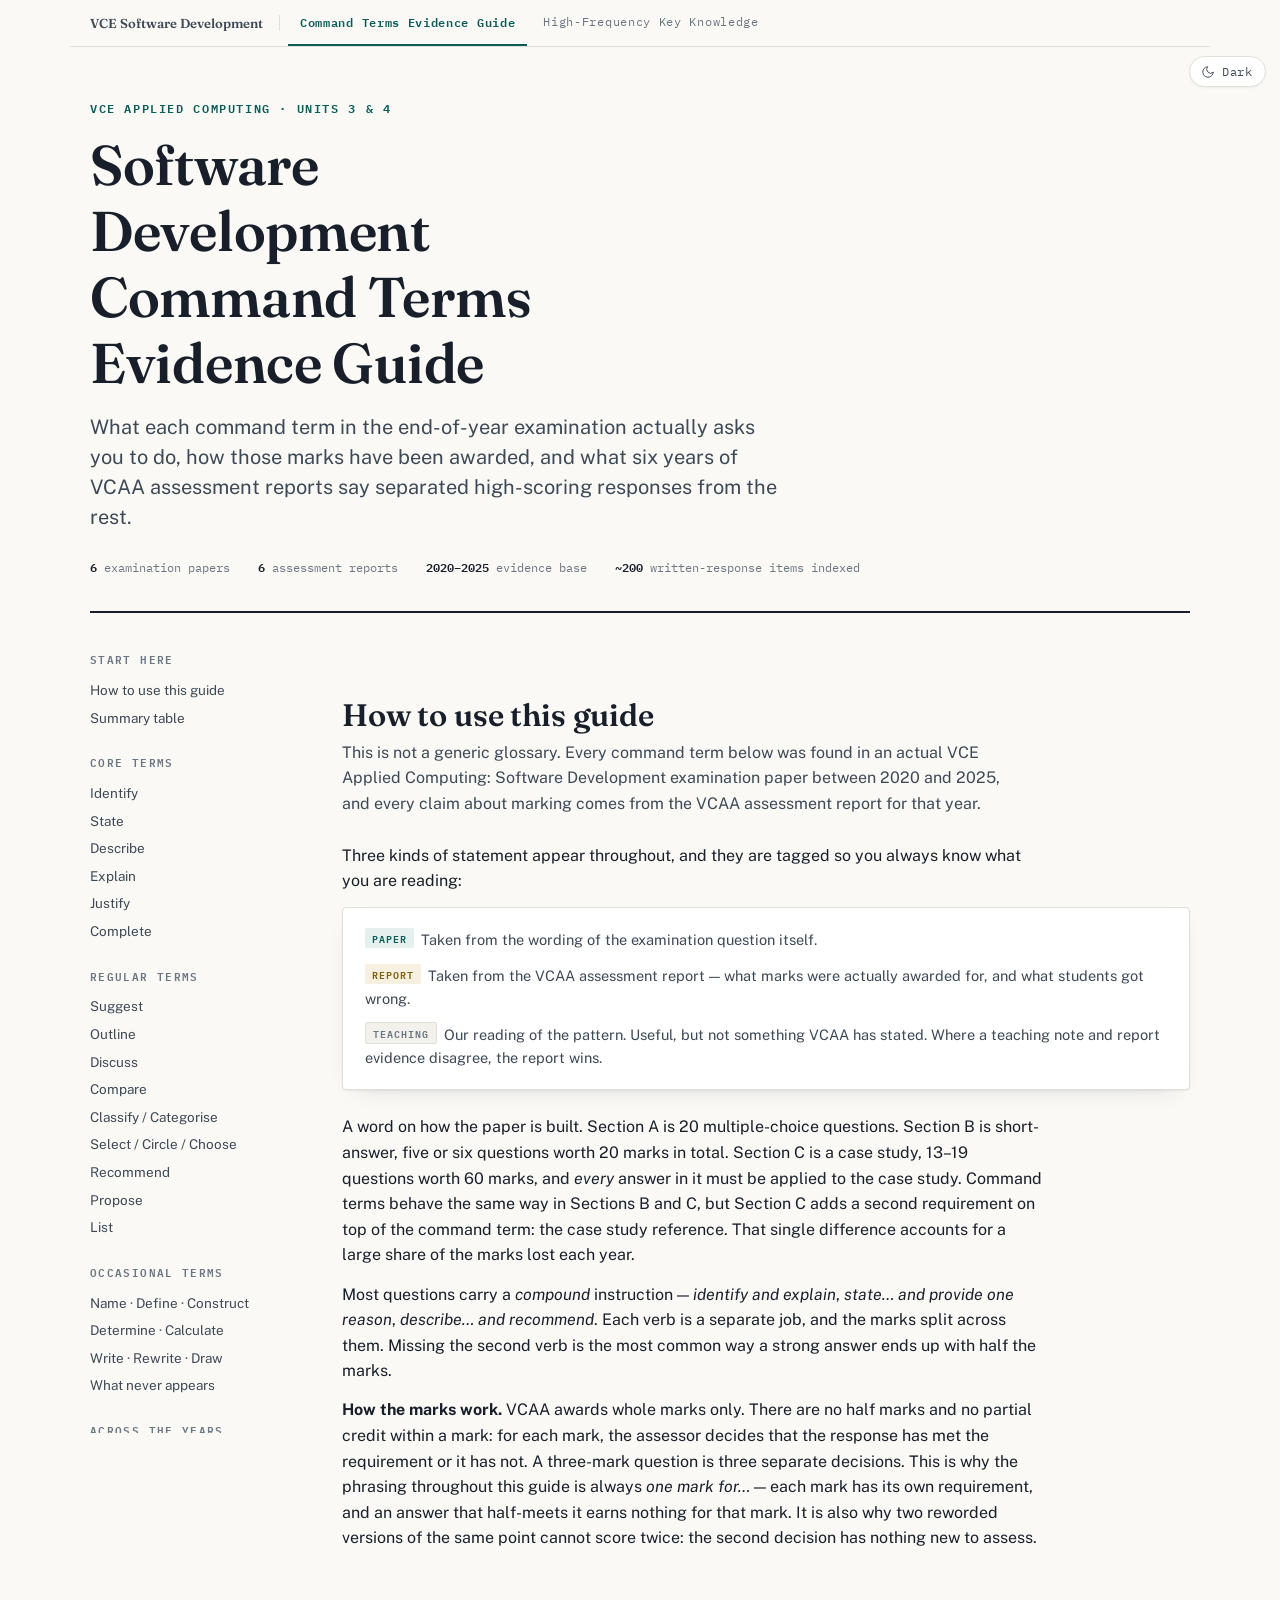
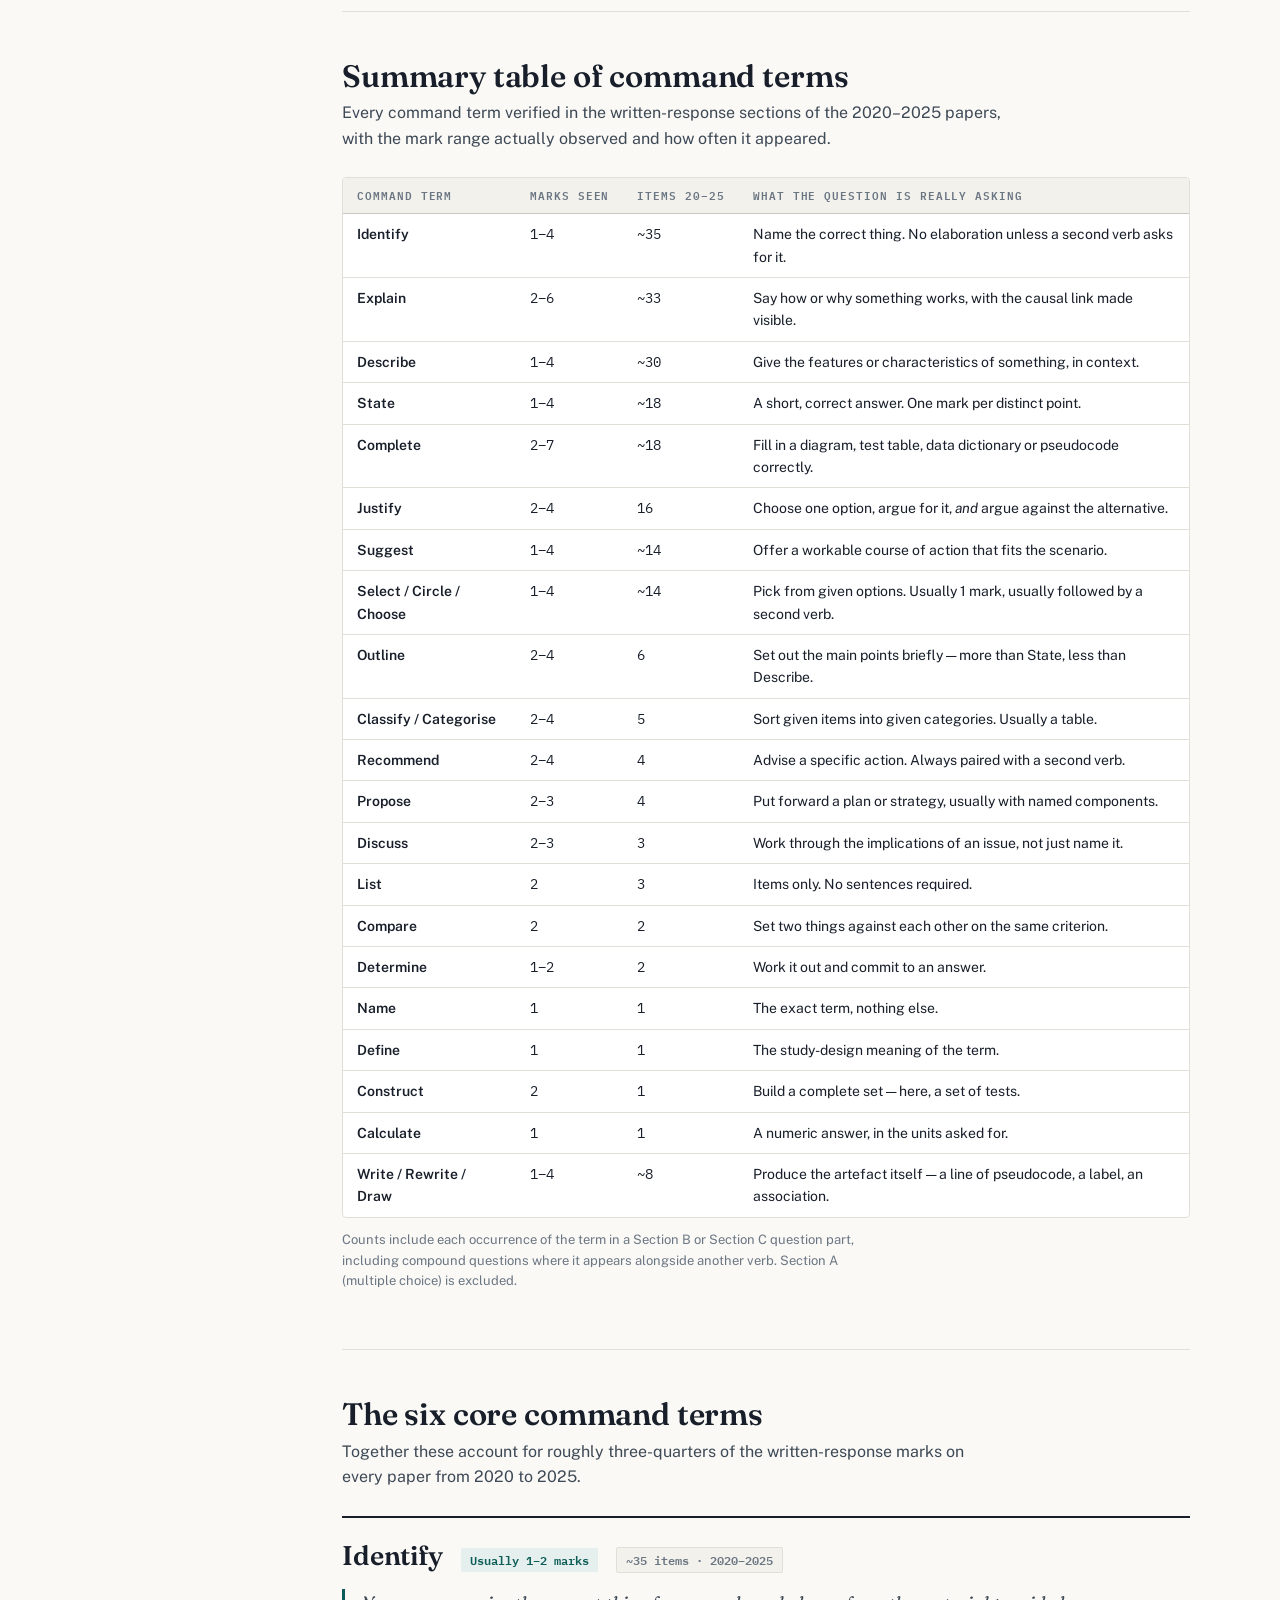
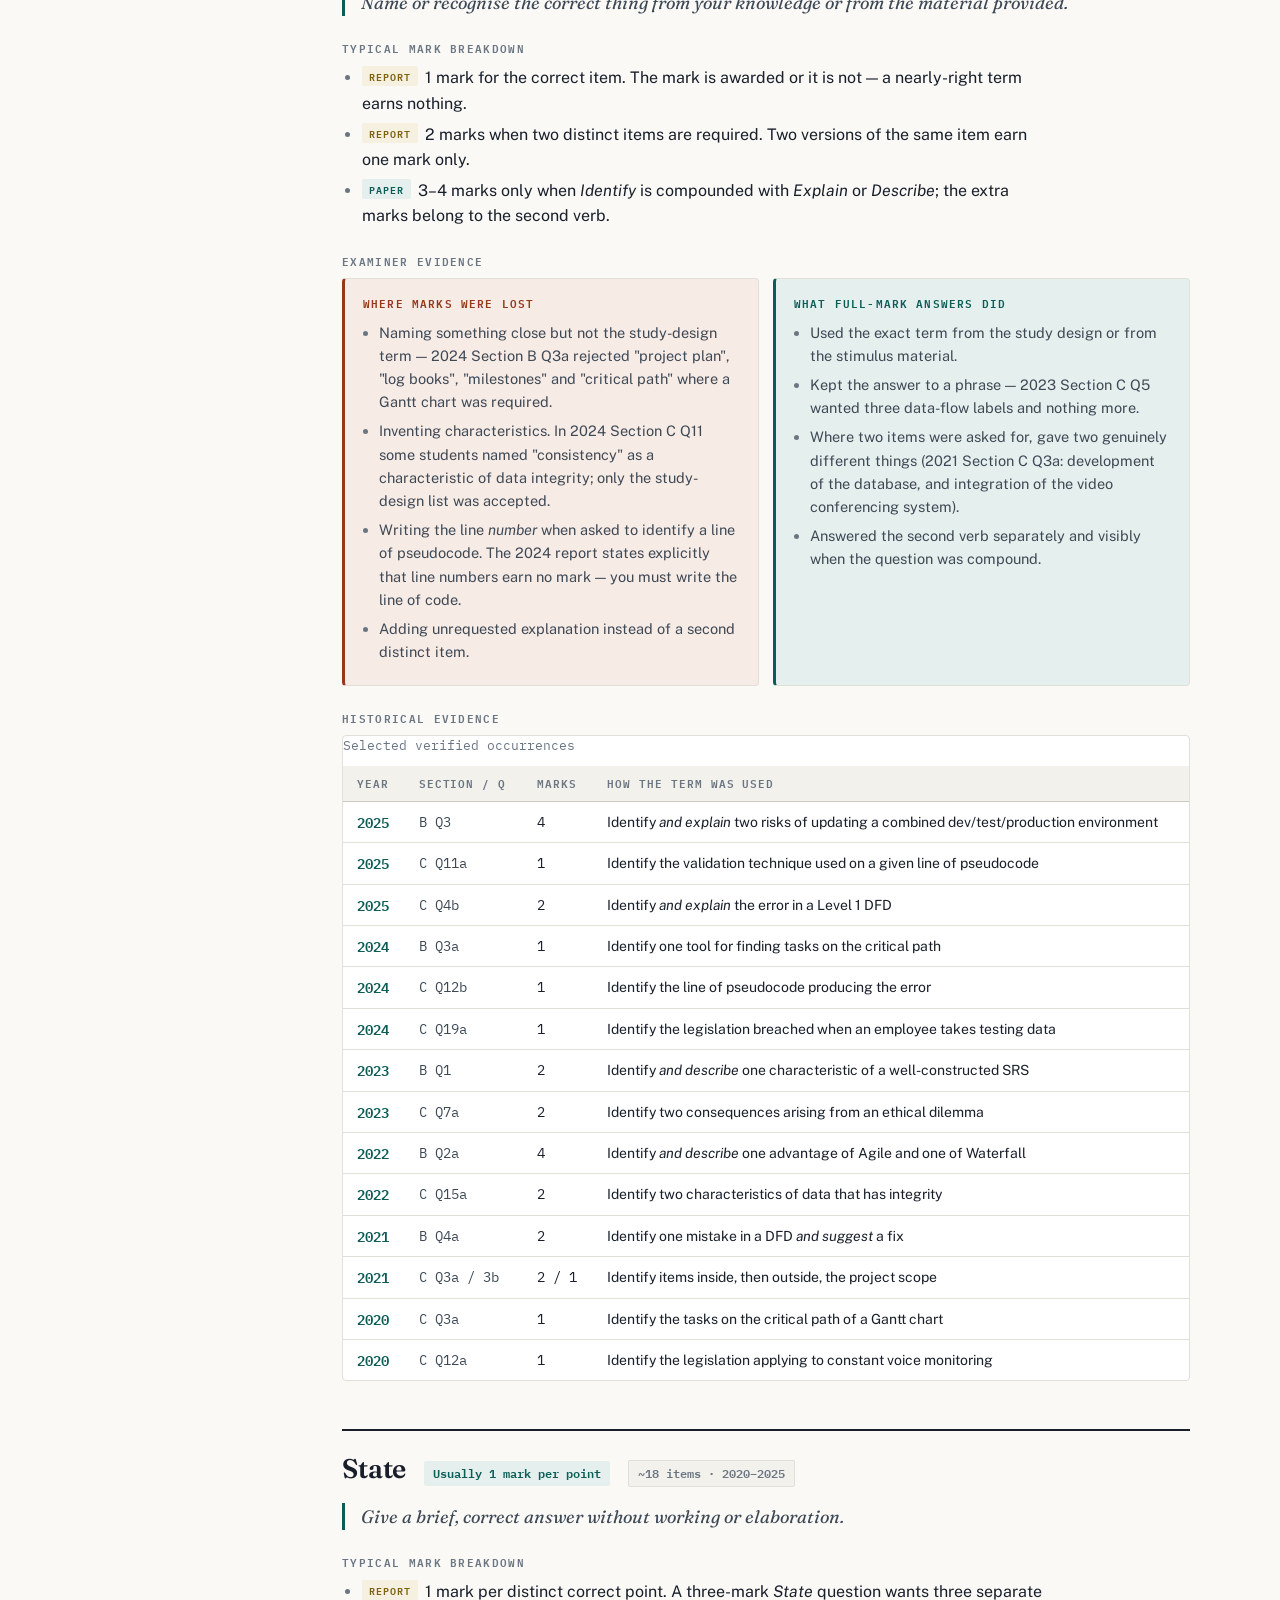
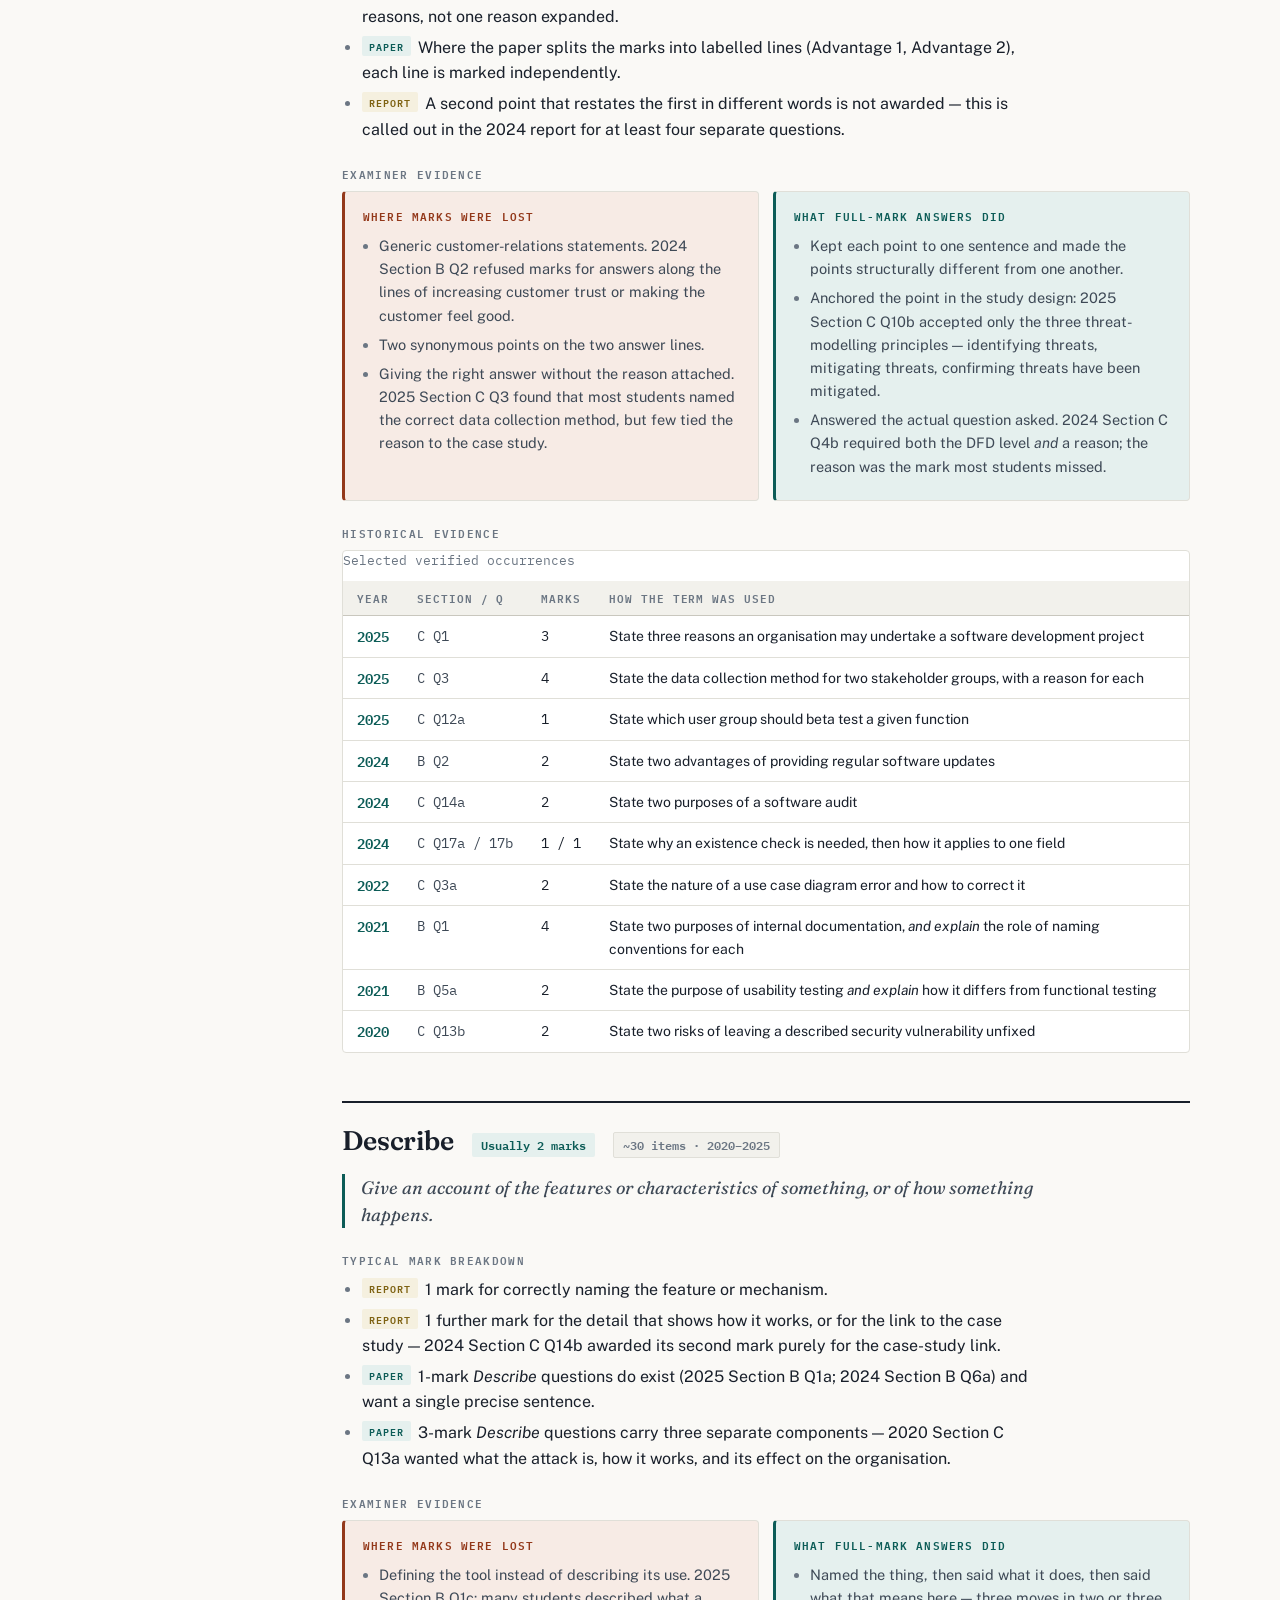
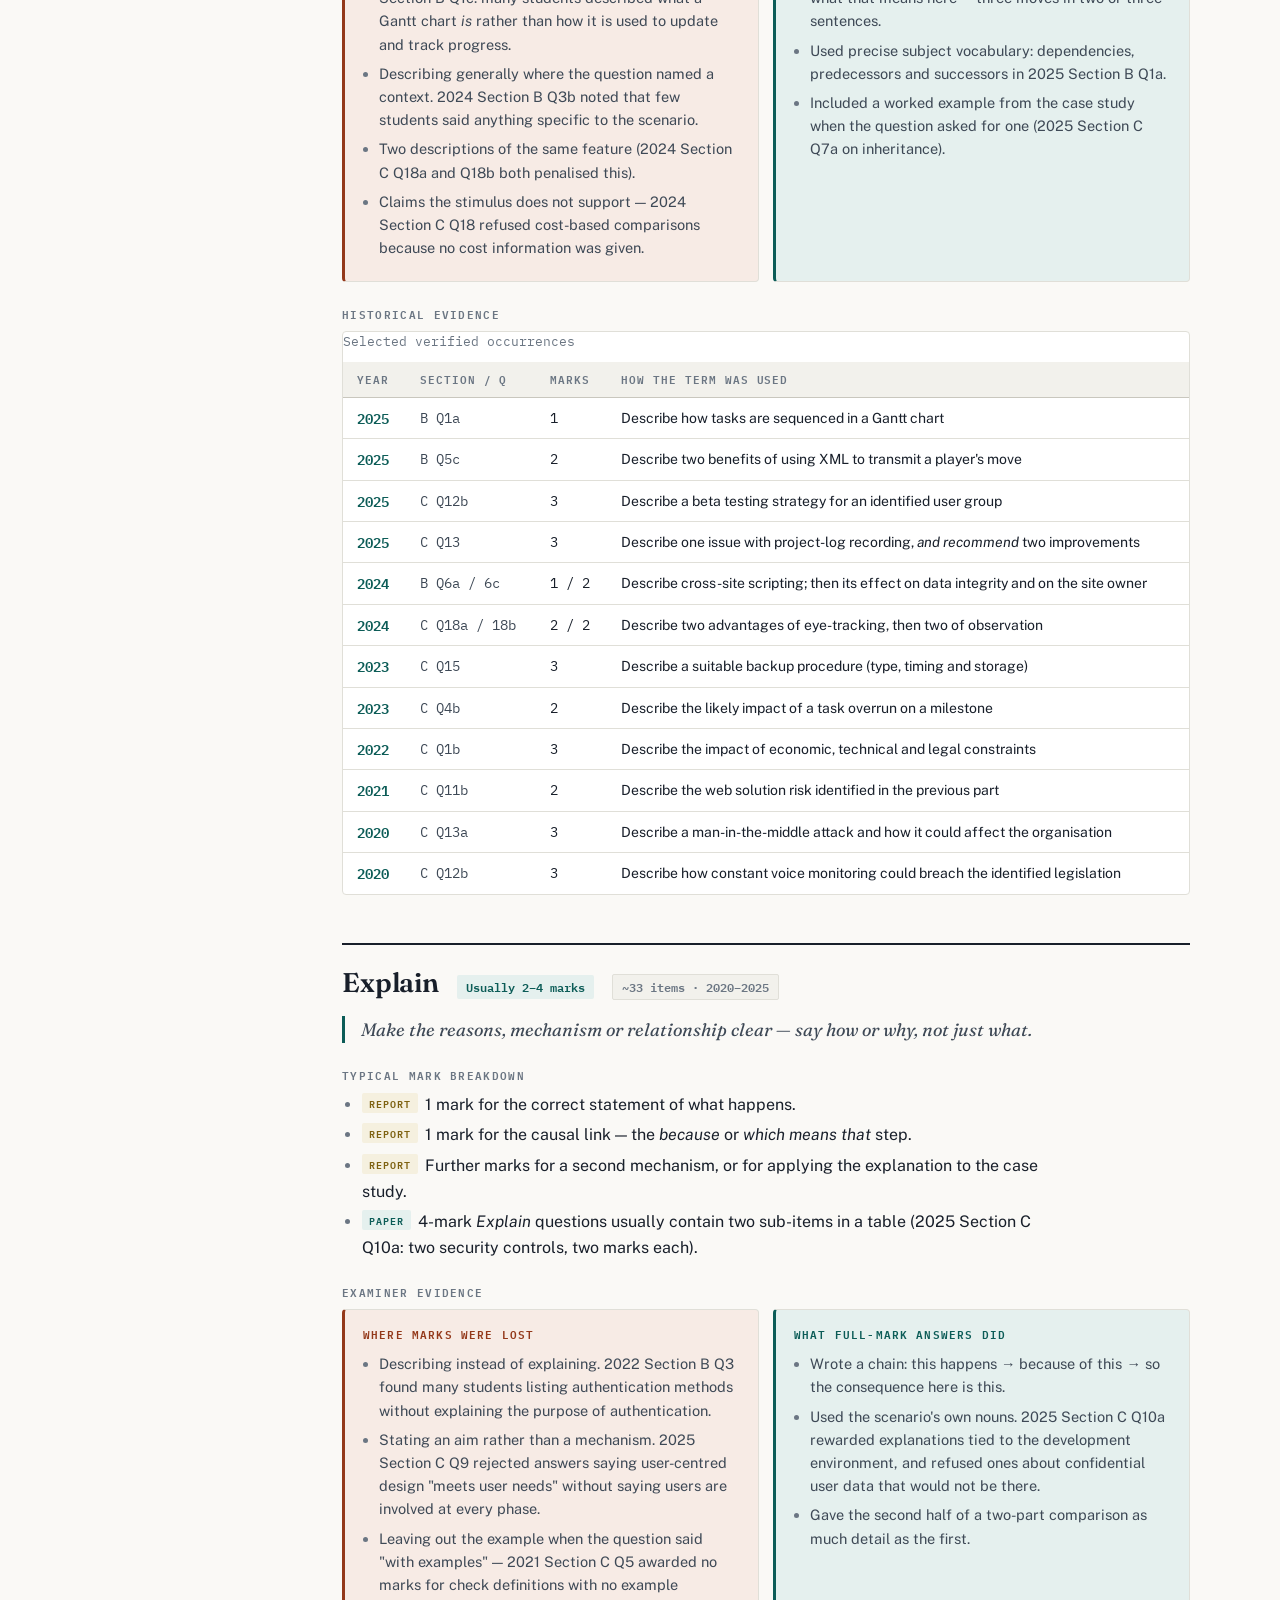
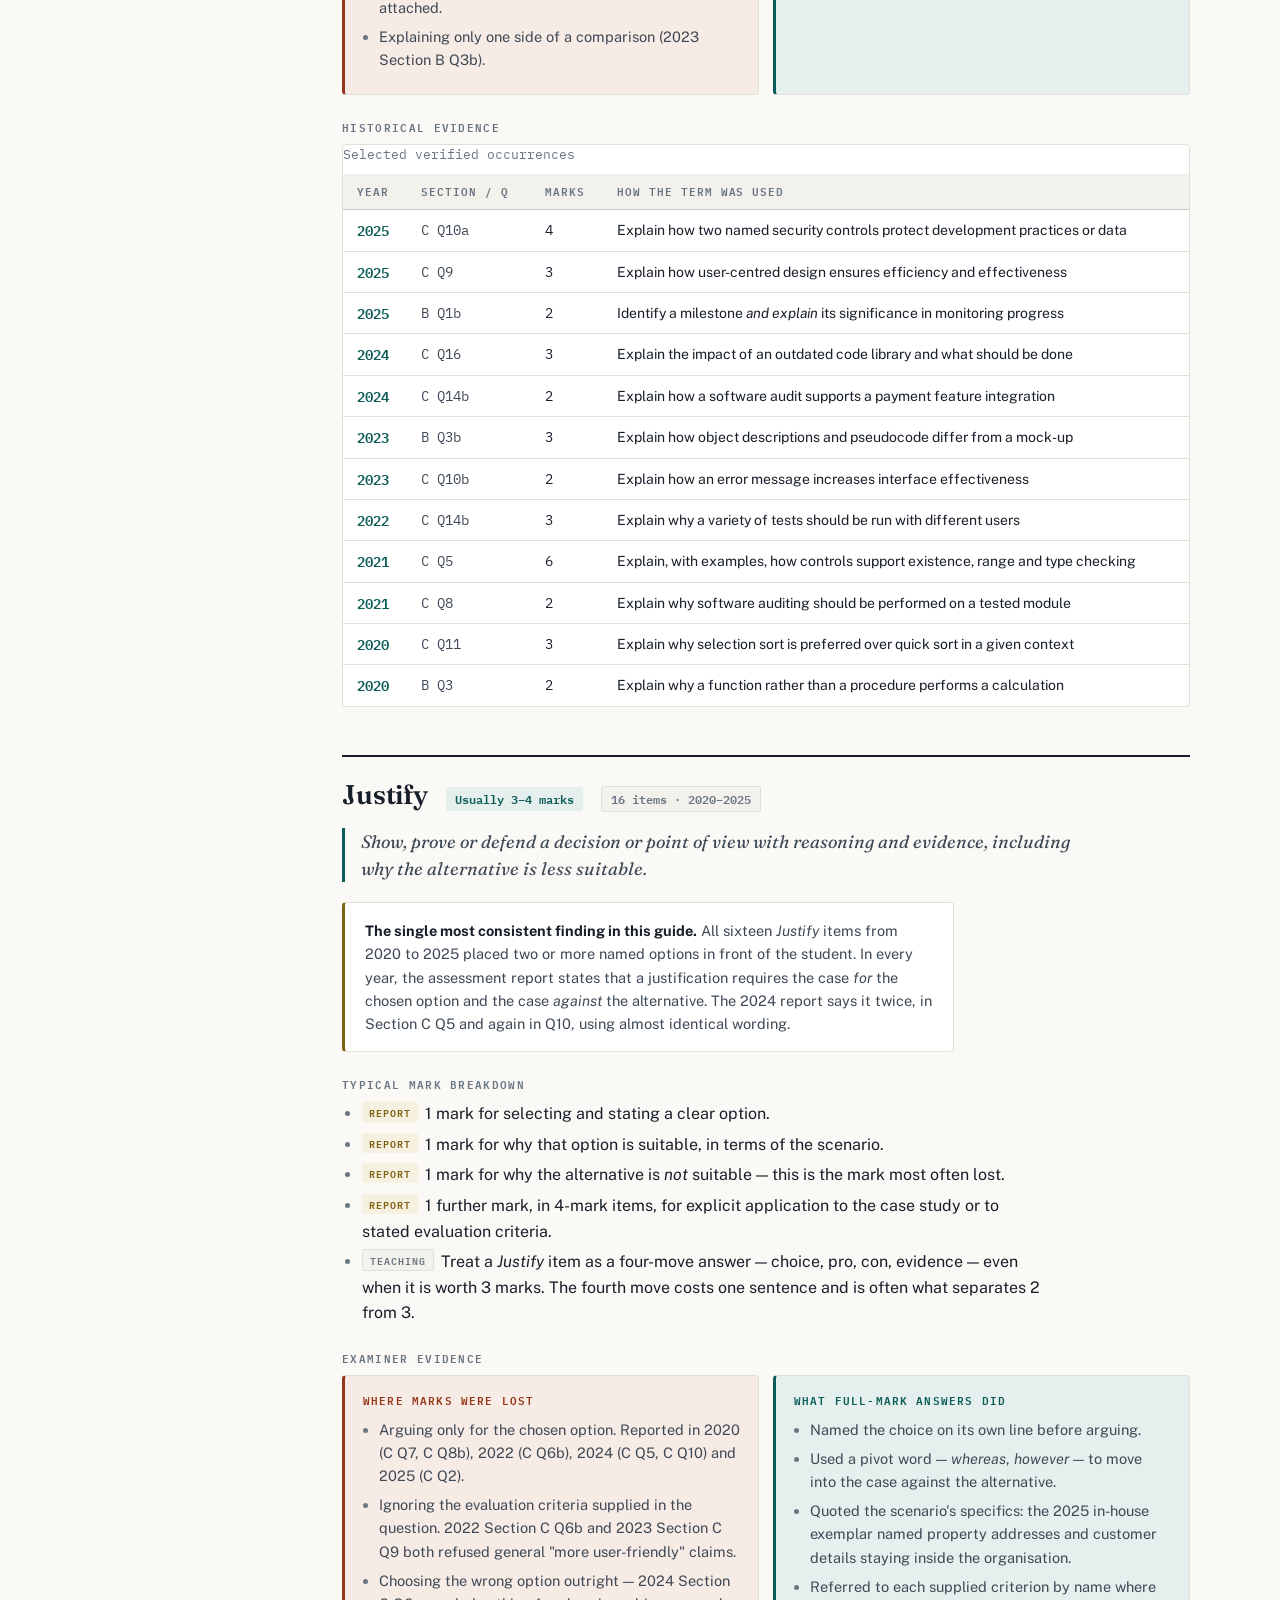
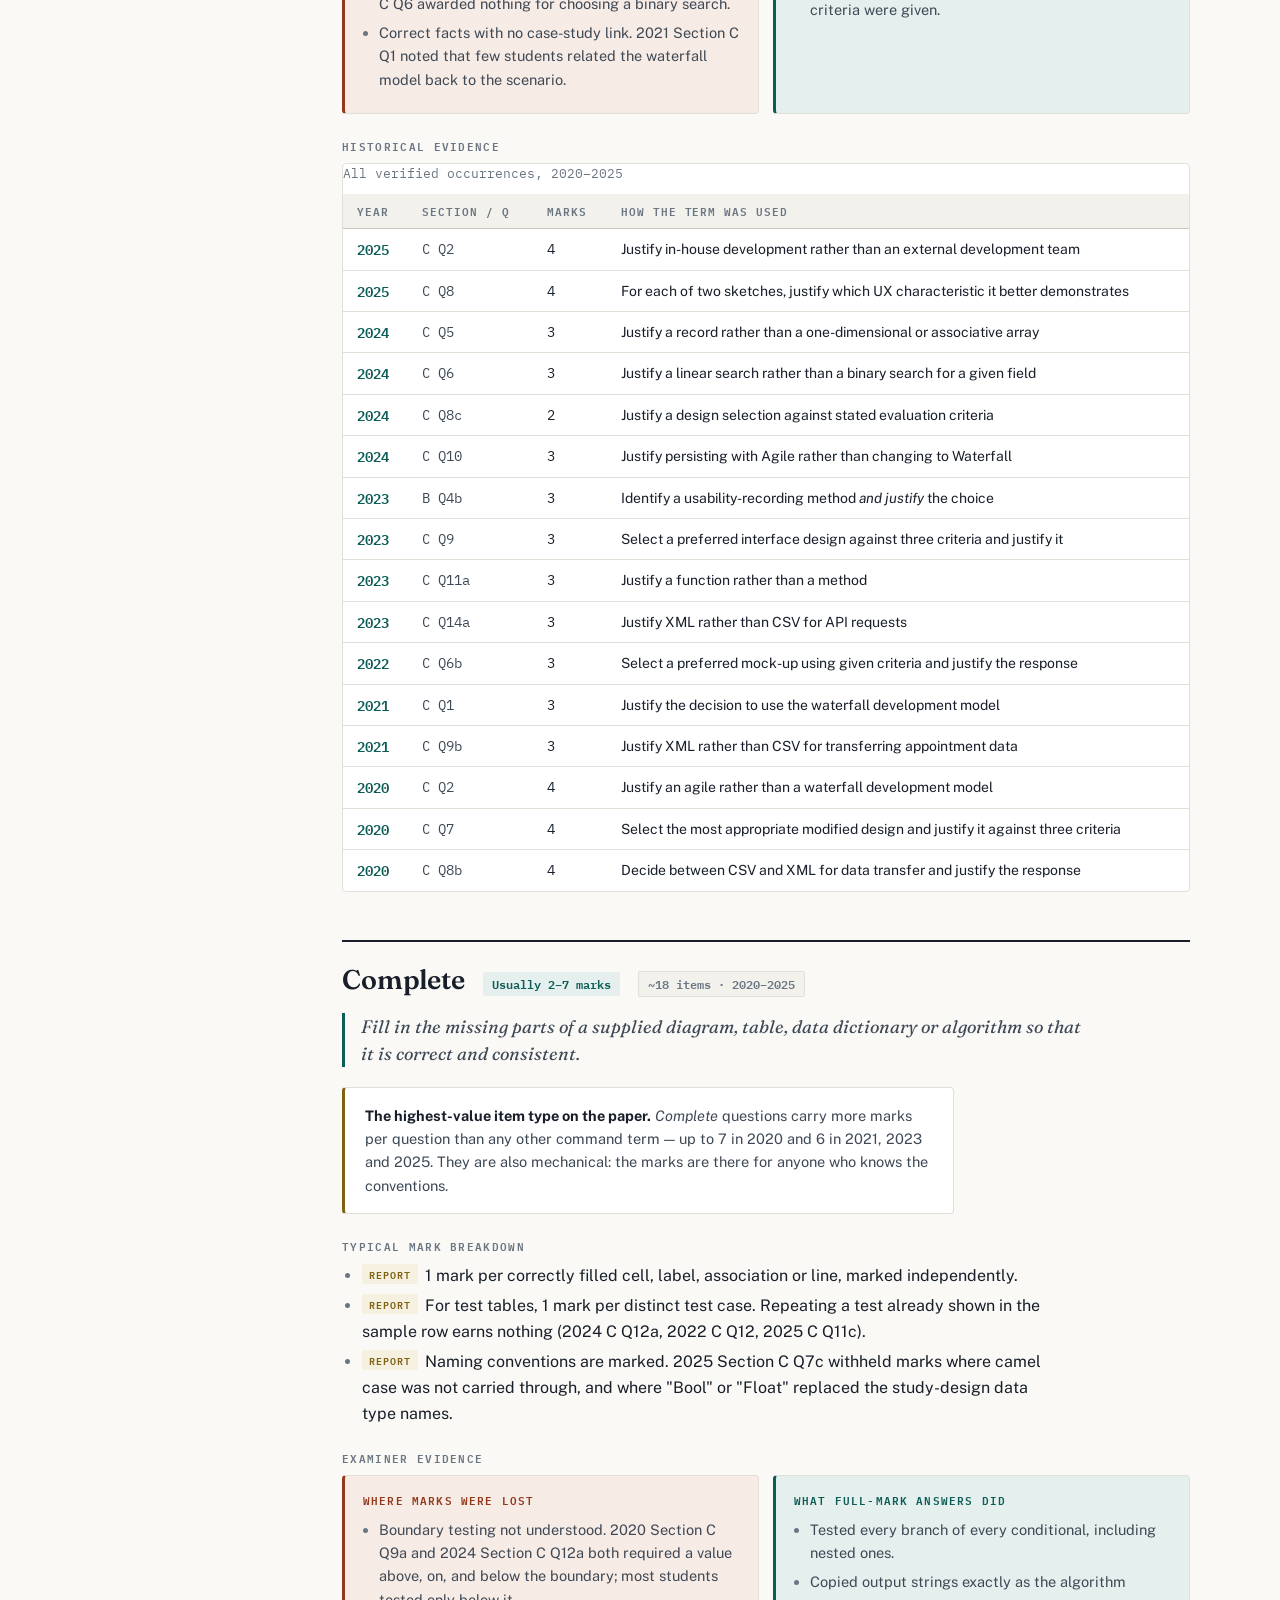
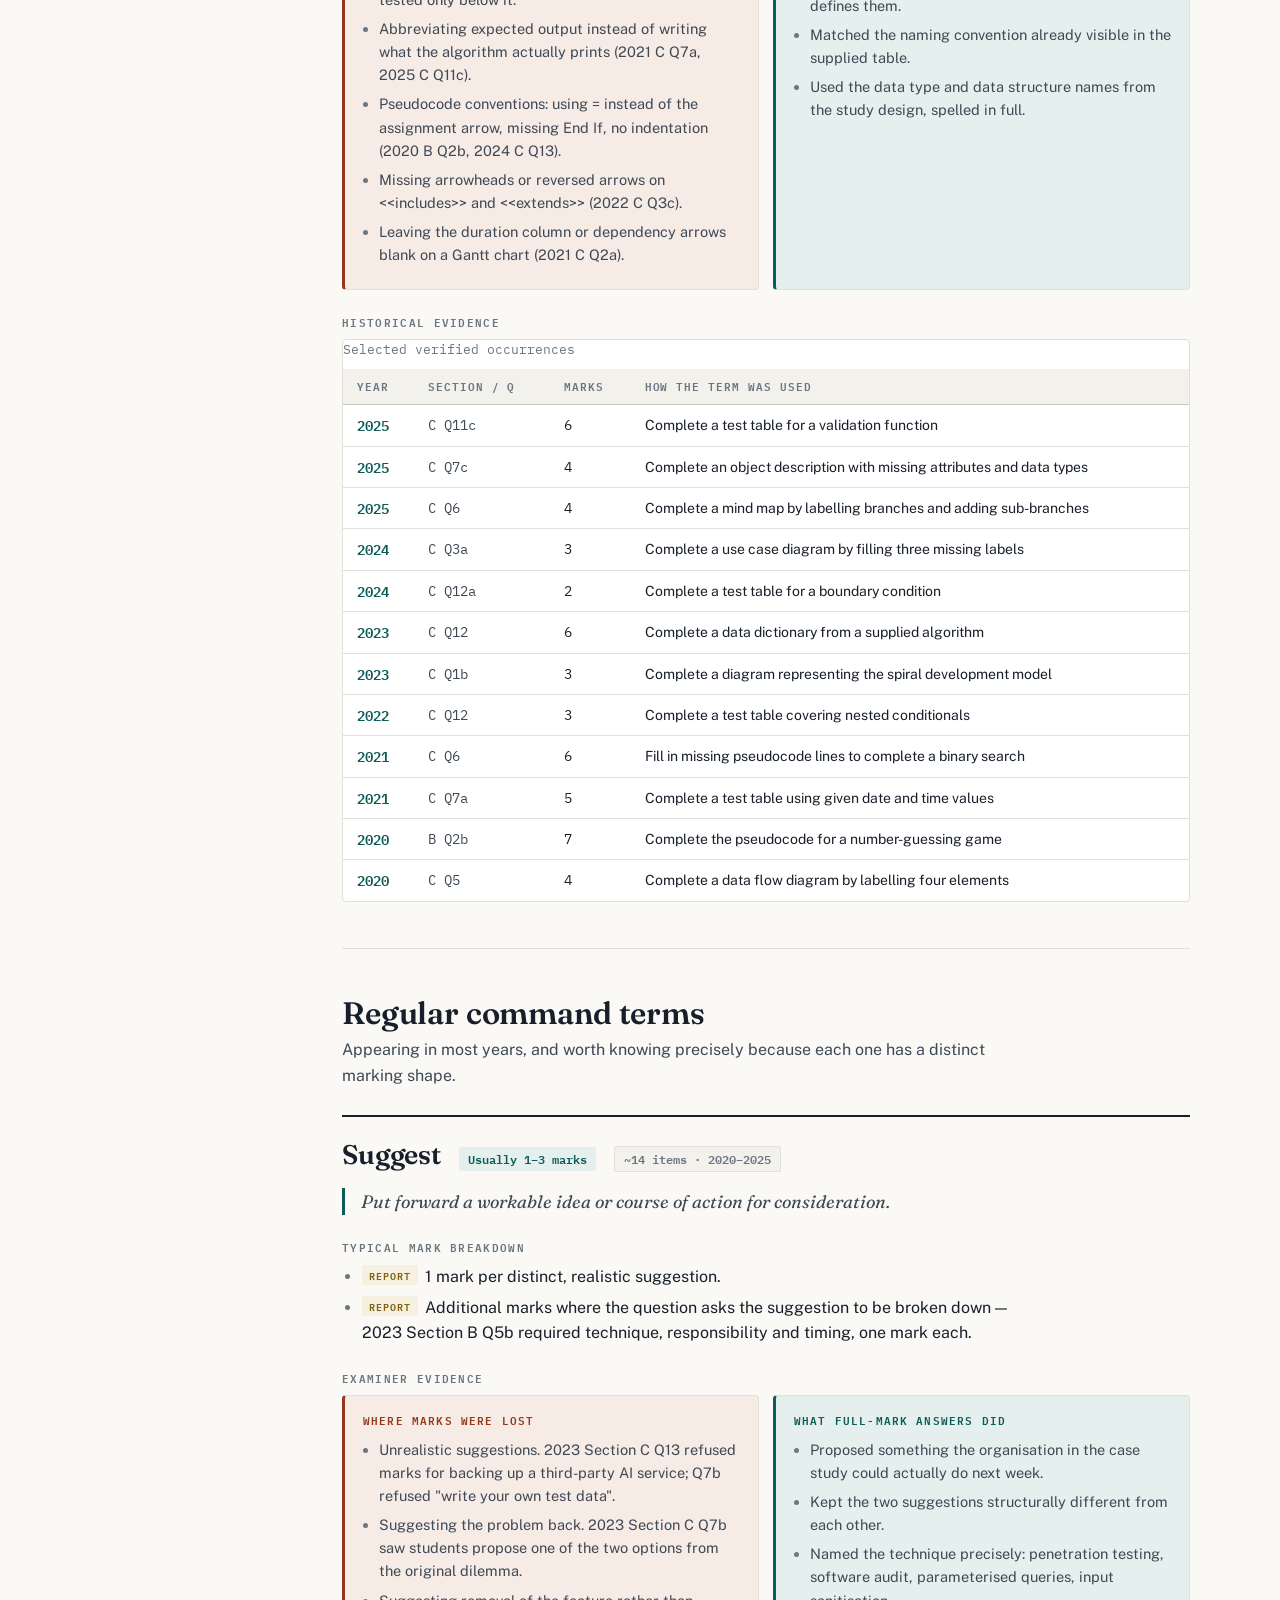
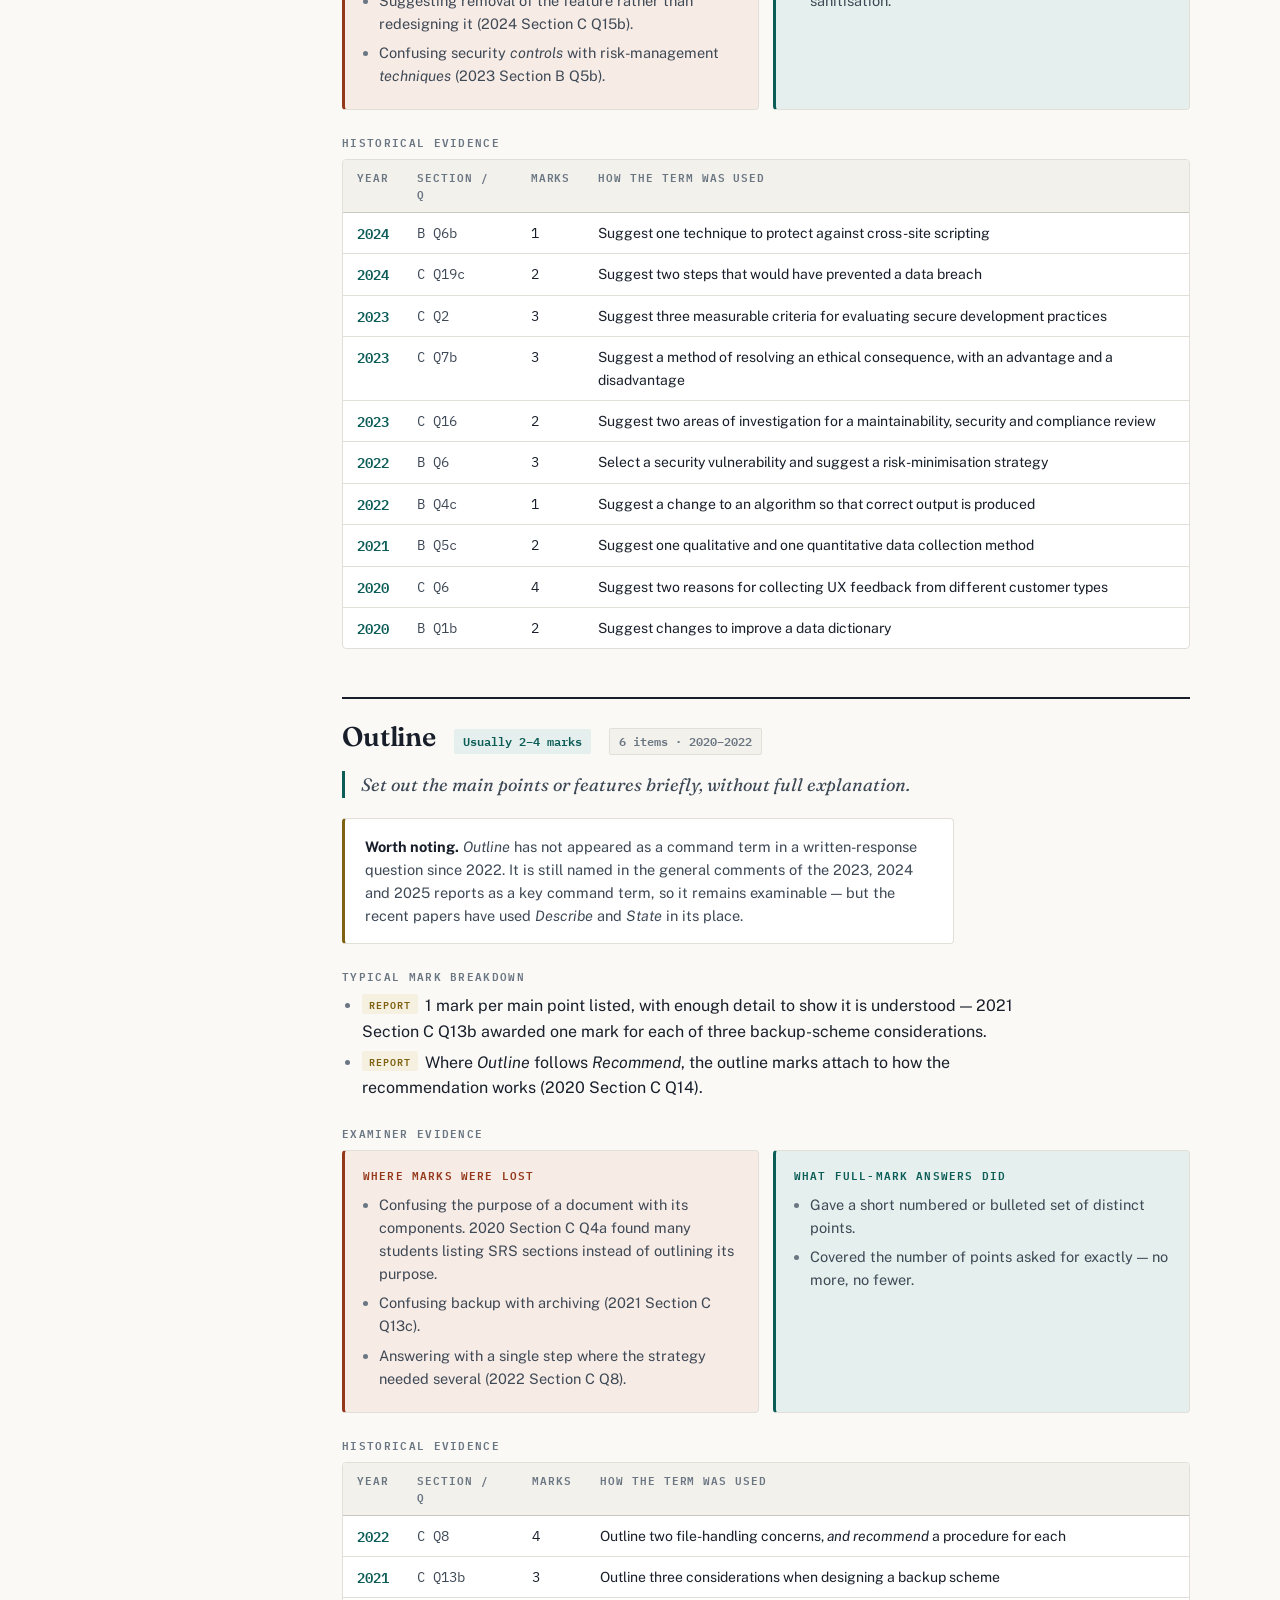
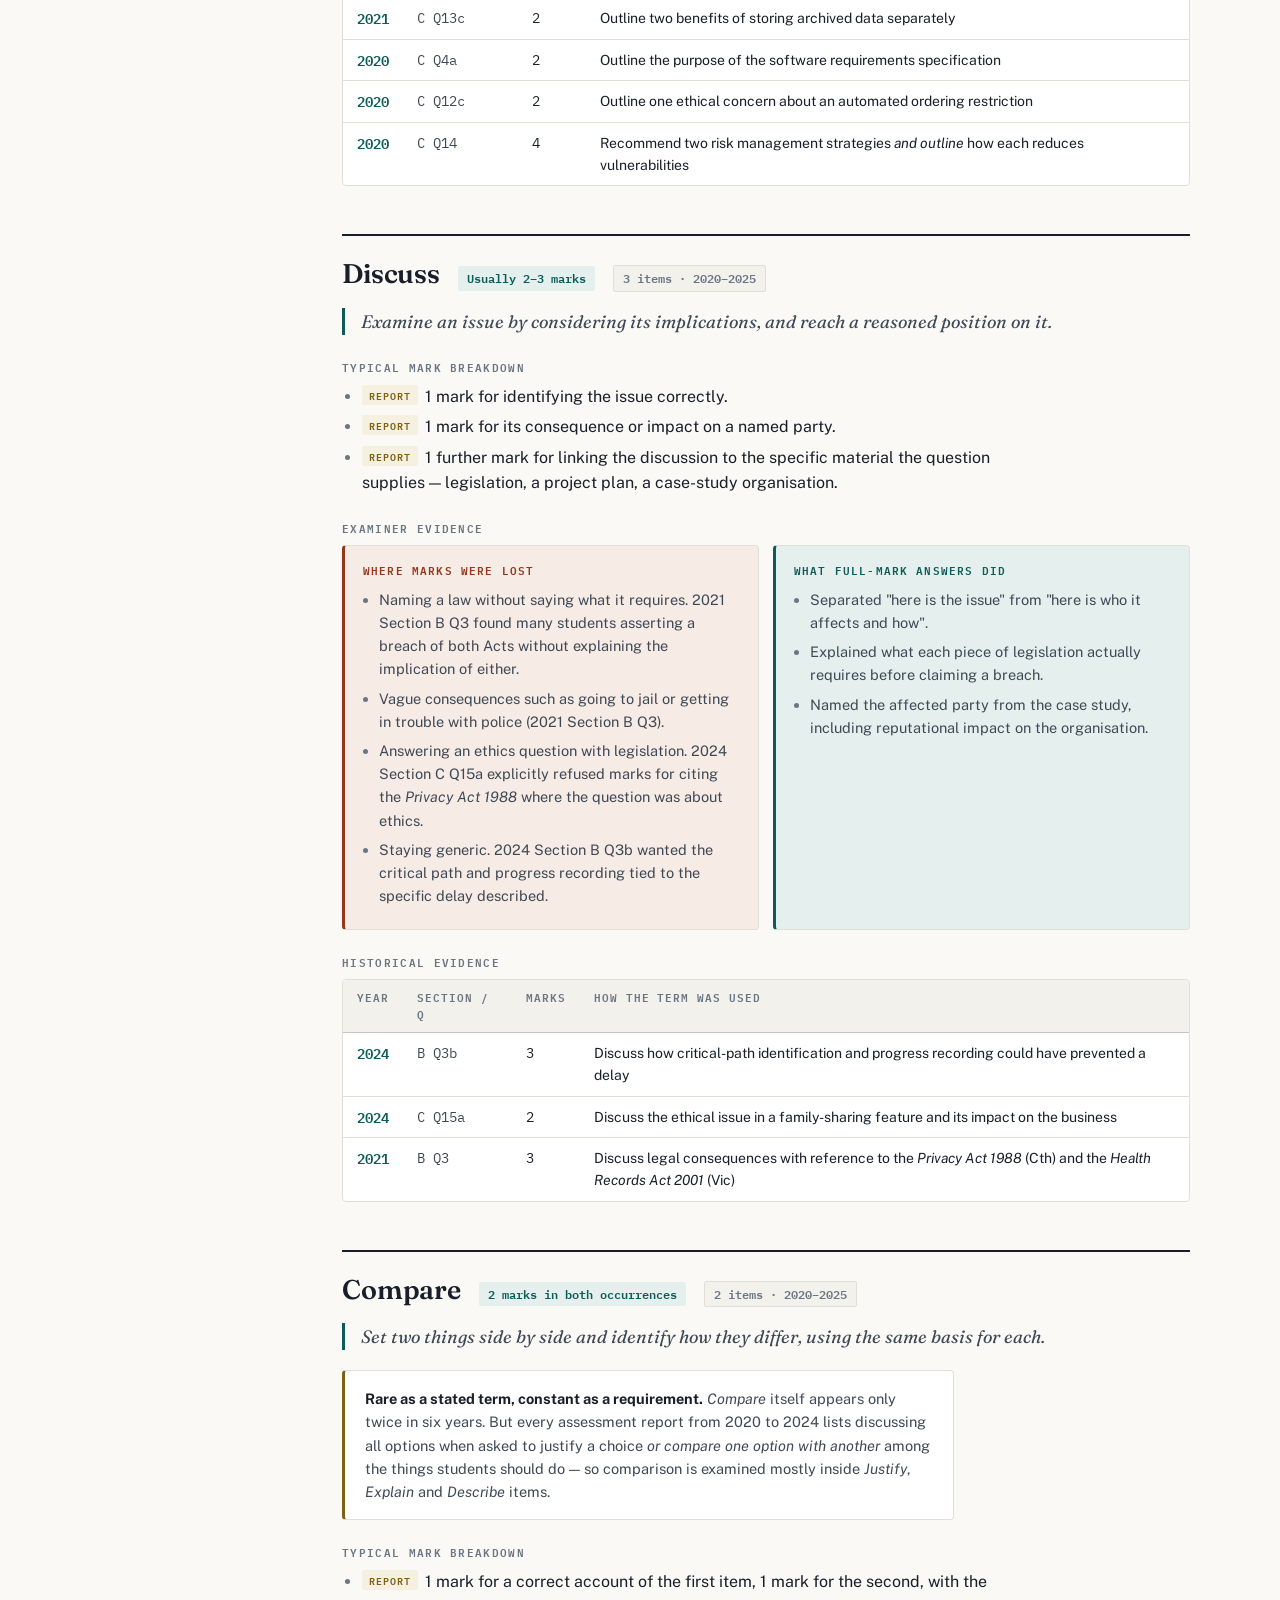
==== index.html @ 925f134a "Add files via upload" ====
<!DOCTYPE html>
<html lang="en-AU">
<head>
<meta charset="utf-8">
<meta name="viewport" content="width=device-width, initial-scale=1, viewport-fit=cover">
<meta name="color-scheme" content="light dark">
<script>
{ try { var cs = localStorage.getItem("color-scheme");
  if (cs === "light" || cs === "dark") {
    document.documentElement.setAttribute("data-theme", cs);
    document.querySelector('meta[name="color-scheme"]').content = cs;
  } } catch (e) {} }
</script>
<title>Command Terms Evidence Guide</title>
<meta name="description" content="An evidence-based guide to the command terms used in VCE Applied Computing: Software Development examinations, built from the 2020–2025 papers and VCAA assessment reports.">
<meta name="author" content="Chris Bucknell">
<meta property="og:type" content="article">
<meta property="og:title" content="Command Terms Evidence Guide">
<meta property="og:description" content="An evidence-based guide to the command terms used in VCE Applied Computing: Software Development examinations, built from the 2020–2025 papers and VCAA assessment reports.">
<meta name="twitter:card" content="summary">
<link rel="icon" href="data:image/svg+xml,%3Csvg xmlns='http://www.w3.org/2000/svg' viewBox='0 0 100 100'%3E%3Ctext y='.9em' font-size='90'%3E%F0%9F%93%9D%3C/text%3E%3C/svg%3E">
<link rel="preconnect" href="https://fonts.googleapis.com">
<link rel="preconnect" href="https://fonts.gstatic.com" crossorigin>
<link rel="stylesheet" href="https://fonts.googleapis.com/css2?family=Fraunces:opsz,wght@9..144,400;9..144,600;9..144,700&family=Public+Sans:ital,wght@0,400;0,500;0,600;0,700;1,400&family=IBM+Plex+Mono:wght@400;500;600&display=swap">
<style>



:root{
  --paper:#FAF9F6;
  --surface:#FFFFFF;
  --surface-2:#F2F1EC;
  --ink:#181F2A;
  --ink-2:#3E4956;
  --muted:#6B7683;
  --rule:#E0DFD8;
  --rule-strong:#C9C7BE;
  --accent:#0C5C57;
  --accent-2:#0A7E76;
  --accent-wash:#E5F0EE;
  --flag:#93381A;
  --flag-wash:#F7EBE5;
  --gold:#7E6212;
  --gold-wash:#F5F0DF;
  --shadow:0 1px 2px rgba(24,31,42,.06), 0 8px 24px -16px rgba(24,31,42,.28);
}
@media (prefers-color-scheme: dark){
  :root:not([data-theme="light"]){
    --paper:#10141A;
    --surface:#171C23;
    --surface-2:#1E242C;
    --ink:#E9EDF2;
    --ink-2:#C4CDD7;
    --muted:#8D99A7;
    --rule:#28303A;
    --rule-strong:#3A444F;
    --accent:#63D2C6;
    --accent-2:#87E2D8;
    --accent-wash:#11302D;
    --flag:#E8916E;
    --flag-wash:#31201A;
    --gold:#D9B856;
    --gold-wash:#2C2617;
    --shadow:0 1px 2px rgba(0,0,0,.4), 0 10px 26px -18px rgba(0,0,0,.8);
  }
}
:root[data-theme="dark"]{
  --paper:#10141A;
  --surface:#171C23;
  --surface-2:#1E242C;
  --ink:#E9EDF2;
  --ink-2:#C4CDD7;
  --muted:#8D99A7;
  --rule:#28303A;
  --rule-strong:#3A444F;
  --accent:#63D2C6;
  --accent-2:#87E2D8;
  --accent-wash:#11302D;
  --flag:#E8916E;
  --flag-wash:#31201A;
  --gold:#D9B856;
  --gold-wash:#2C2617;
  --shadow:0 1px 2px rgba(0,0,0,.4), 0 10px 26px -18px rgba(0,0,0,.8);
}

*{box-sizing:border-box}
body{
  background:var(--paper);
  color:var(--ink);
  font-family:"Public Sans",-apple-system,BlinkMacSystemFont,"Segoe UI",Helvetica,Arial,sans-serif;
  font-size:16px;
  line-height:1.6;
  -webkit-font-smoothing:antialiased;
}
.wrap{max-width:1140px;margin:0 auto;padding-inline:20px;padding-block:0 72px}
h1,h2,h3,h4{font-family:"Fraunces","Iowan Old Style",Georgia,serif;text-wrap:balance;margin:0;line-height:1.18;letter-spacing:-.005em}
p{margin:0 0 .85em}
a{color:var(--accent-2)}
:focus-visible{outline:2px solid var(--accent-2);outline-offset:3px;border-radius:3px}

/* ---------- masthead ---------- */
.mast{padding-block:52px 34px;border-bottom:2px solid var(--ink);margin-bottom:0}
.eyebrow{
  font-family:"IBM Plex Mono",ui-monospace,SFMono-Regular,Menlo,monospace;
  font-size:11.5px;letter-spacing:.14em;text-transform:uppercase;color:var(--accent);
  margin:0 0 14px;font-weight:600;
}
.mast h1{font-size:clamp(34px,6.2vw,56px);font-weight:600;max-width:15ch}
.mast .sub{font-size:clamp(17px,2.2vw,20px);color:var(--ink-2);max-width:58ch;margin-top:16px;line-height:1.5}
.meta{
  display:flex;flex-wrap:wrap;gap:10px 28px;margin-top:26px;
  font-family:"IBM Plex Mono",monospace;font-size:12px;color:var(--muted);
}
.meta b{color:var(--ink);font-weight:600;font-variant-numeric:tabular-nums}

/* ---------- shell ---------- */
.shell{display:block}
@media (min-width:1000px){
  .shell{display:grid;grid-template-columns:196px minmax(0,1fr);gap:56px;align-items:start}
  .rail{position:sticky;top:calc(env(safe-area-inset-top, 0px) + 24px);padding-top:38px;max-height:calc(100vh - 80px);overflow-y:auto}
}
.rail{display:none}
@media (min-width:1000px){.rail{display:block}}
.rail h5{
  font-family:"IBM Plex Mono",monospace;font-size:10.5px;letter-spacing:.13em;text-transform:uppercase;
  color:var(--muted);margin:22px 0 9px;font-weight:600;
}
.rail h5:first-child{margin-top:0}
.rail a{
  display:block;font-size:13.5px;color:var(--ink-2);text-decoration:none;
  padding:3px 0;border-left:2px solid transparent;padding-left:10px;margin-left:-12px;
}
.rail a:hover{color:var(--accent-2);border-left-color:var(--accent-2)}

main{padding-top:38px;min-width:0}
.prose{max-width:70ch}

/* ---------- section furniture ---------- */
section{scroll-margin-top:24px}
.band{padding-block:46px;border-bottom:1px solid var(--rule)}
.band:last-of-type{border-bottom:0}
.band > h2{
  font-size:clamp(24px,3.4vw,31px);font-weight:600;margin-bottom:6px;
}
.band > .lede{color:var(--ink-2);max-width:66ch;margin-bottom:26px}

/* ---------- evidence tags ---------- */
.tag{
  display:inline-block;font-family:"IBM Plex Mono",monospace;font-size:10px;font-weight:600;
  letter-spacing:.1em;text-transform:uppercase;padding:2px 7px;border-radius:2px;
  vertical-align:2px;margin-right:7px;white-space:nowrap;
}
.tag.paper{background:var(--accent-wash);color:var(--accent)}
.tag.report{background:var(--gold-wash);color:var(--gold)}
.tag.read{background:var(--surface-2);color:var(--muted);border:1px solid var(--rule)}

.legend{display:grid;gap:12px;background:var(--surface);border:1px solid var(--rule);border-radius:4px;padding:20px 22px;box-shadow:var(--shadow)}
.legend div{font-size:14.5px;color:var(--ink-2)}

/* ---------- tables ---------- */
.scroller{overflow-x:auto;border:1px solid var(--rule);border-radius:4px;background:var(--surface)}
table{border-collapse:collapse;width:100%;font-size:14px;min-width:520px}
caption{text-align:left;font-size:13px;color:var(--muted);padding:0 0 9px;font-family:"IBM Plex Mono",monospace}
th,td{padding:9px 14px;text-align:left;vertical-align:top;border-bottom:1px solid var(--rule)}
thead th{
  font-family:"IBM Plex Mono",monospace;font-size:10.5px;letter-spacing:.09em;text-transform:uppercase;
  color:var(--muted);font-weight:600;background:var(--surface-2);border-bottom:1px solid var(--rule-strong);
  position:sticky;top:0;
}
tbody tr:last-child td{border-bottom:0}
td.num,th.num{font-family:"IBM Plex Mono",monospace;font-variant-numeric:tabular-nums;white-space:nowrap}
td.yr{font-family:"IBM Plex Mono",monospace;font-weight:600;color:var(--accent);white-space:nowrap}
td.q{font-family:"IBM Plex Mono",monospace;white-space:nowrap;color:var(--ink-2)}
.term-cell{font-weight:600}

/* ---------- term entries ---------- */
.term{
  border-top:2px solid var(--ink);padding-top:22px;margin-top:48px;
}
.term:first-of-type{margin-top:8px}
.term-head{display:flex;flex-wrap:wrap;align-items:baseline;gap:12px 18px;margin-bottom:4px}
.term-head h3{font-size:clamp(22px,3vw,27px);font-weight:600}
.chip{
  font-family:"IBM Plex Mono",monospace;font-size:11.5px;font-weight:600;
  padding:3px 9px;border-radius:2px;background:var(--accent-wash);color:var(--accent);
  white-space:nowrap;font-variant-numeric:tabular-nums;
}
.chip.count{background:var(--surface-2);color:var(--muted);border:1px solid var(--rule)}
.defn{
  font-family:"Fraunces",Georgia,serif;font-size:18px;font-style:italic;color:var(--ink-2);
  border-left:3px solid var(--accent);padding-left:16px;margin:16px 0 20px;max-width:62ch;line-height:1.5;
}
.term h4{
  font-family:"IBM Plex Mono",monospace;font-size:11px;letter-spacing:.12em;text-transform:uppercase;
  color:var(--muted);font-weight:600;margin:26px 0 10px;
}
ul,ol{margin:0 0 .9em;padding-left:1.25em}
li{margin-bottom:5px;max-width:68ch}
li::marker{color:var(--muted)}

.ev{display:grid;gap:14px;margin-bottom:6px}
@media (min-width:720px){.ev{grid-template-columns:1fr 1fr}}
.ev-box{border:1px solid var(--rule);border-radius:4px;padding:16px 18px;background:var(--surface)}
.ev-box.bad{border-left:3px solid var(--flag);background:var(--flag-wash)}
.ev-box.good{border-left:3px solid var(--accent);background:var(--accent-wash)}
.ev-box h6{
  font-family:"IBM Plex Mono",monospace;font-size:10.5px;letter-spacing:.11em;text-transform:uppercase;
  margin:0 0 9px;font-weight:600;
}
.ev-box.bad h6{color:var(--flag)}
.ev-box.good h6{color:var(--accent)}
.ev-box ul{margin:0;padding-left:1.1em;font-size:14.5px}
.ev-box li{margin-bottom:6px;color:var(--ink-2)}

.callout{
  background:var(--surface);border:1px solid var(--rule);border-left:3px solid var(--gold);
  border-radius:4px;padding:16px 20px;margin:20px 0;font-size:14.5px;color:var(--ink-2);max-width:68ch;
}
.callout strong{color:var(--ink)}

/* ---------- absent terms ---------- */
.absent{display:grid;gap:14px;margin-top:20px}
@media (min-width:700px){.absent{grid-template-columns:repeat(3,1fr)}}
.absent div{border:1px dashed var(--rule-strong);border-radius:4px;padding:15px 17px;background:transparent}
.absent b{display:block;font-family:"Fraunces",Georgia,serif;font-size:18px;font-weight:600;margin-bottom:5px}
.absent span{font-size:13.5px;color:var(--muted)}

/* ---------- findings ---------- */
.finding{border-top:1px solid var(--rule);padding-top:20px;margin-top:24px}
.finding:first-of-type{border-top:0;margin-top:8px;padding-top:0}
.finding h3{font-size:19px;font-weight:600;margin-bottom:8px;max-width:50ch}
.finding p{font-size:15px;color:var(--ink-2);max-width:68ch}
.evidence-line{
  font-size:13.5px;color:var(--muted);border-left:2px solid var(--rule-strong);
  padding-left:14px;margin-top:10px;max-width:68ch;
}
.evidence-line b{color:var(--ink-2);font-weight:600}

/* ---------- checklist ---------- */
.checks{display:grid;gap:18px;margin-top:8px}
@media (min-width:760px){.checks{grid-template-columns:1fr 1fr}}
.check-card{background:var(--surface);border:1px solid var(--rule);border-radius:4px;padding:22px 24px;box-shadow:var(--shadow)}
.check-card h3{font-size:19px;font-weight:600;margin-bottom:14px}
.check-card ul{list-style:none;padding:0;margin:0}
.check-card li{
  display:flex;gap:11px;align-items:flex-start;font-size:14.5px;color:var(--ink-2);
  padding:7px 0;border-bottom:1px dashed var(--rule);
}
.check-card li:last-child{border-bottom:0}
.box{
  flex:0 0 auto;width:14px;height:14px;border:1.5px solid var(--rule-strong);border-radius:2px;margin-top:4px;
}

/* ---------- footer ---------- */
footer{border-top:2px solid var(--ink);margin-top:56px;padding-top:26px;font-size:13.5px;color:var(--muted)}
footer h4{font-family:"IBM Plex Mono",monospace;font-size:11px;letter-spacing:.12em;text-transform:uppercase;color:var(--ink-2);margin-bottom:10px}
footer ul{padding-left:1.1em}
footer li{margin-bottom:4px}


/* ---------- site navigation ---------- */
.sitenav{
  position:sticky; top:env(safe-area-inset-top, 0px); z-index:30;
  margin-inline:-20px; padding-inline:20px;
  background:var(--paper);
  border-bottom:1px solid var(--rule);
}
.sitenav ul{display:flex;gap:4px;align-items:center;list-style:none;margin:0;padding:0;overflow-x:auto}
.sitenav li{margin:0;flex:0 0 auto}
.sitenav a{
  display:block; text-decoration:none; white-space:nowrap;
  font-family:"IBM Plex Mono",ui-monospace,SFMono-Regular,Menlo,monospace;
  font-size:11.5px; letter-spacing:.06em; color:var(--muted);
  padding:13px 12px; border-bottom:2px solid transparent;
}
.sitenav a:hover{color:var(--ink)}
.sitenav a[aria-current="page"]{color:var(--accent);border-bottom-color:var(--accent);font-weight:600}
.sitenav .brand{
  font-family:"Fraunces",Georgia,serif; font-size:13px; font-weight:600; letter-spacing:0;
  color:var(--ink-2); padding-right:16px; margin-right:4px; border-right:1px solid var(--rule);
  border-bottom:0; white-space:nowrap;
}
@media (max-width:560px){ .sitenav .brand{display:none} }
@media print{ .sitenav{display:none} }


/* ---------- standalone-hosting layer ---------- */
html{ color-scheme: light dark; background: var(--paper); scroll-behavior: smooth; }
:root[data-theme="light"]{ color-scheme: light; }
:root[data-theme="dark"]{ color-scheme: dark; }
@media (prefers-reduced-motion: reduce){
  html{ scroll-behavior: auto; }
  *,*::before,*::after{ animation-duration:.01ms !important; animation-iteration-count:1 !important; transition-duration:.01ms !important }
}
:root{ padding-top: env(safe-area-inset-top, 0px); padding-bottom: env(safe-area-inset-bottom, 0px); }
body{ margin:0 }
img{ max-width:100% }
[hidden]{ display:none !important }

.theme-toggle{
  position:fixed; top:calc(env(safe-area-inset-top, 0px) + 56px); right:14px; z-index:31;
  display:inline-flex; align-items:center; gap:7px;
  font-family:"IBM Plex Mono",ui-monospace,SFMono-Regular,Menlo,monospace; font-size:11.5px;
  letter-spacing:.04em; color:var(--ink-2); background:var(--surface);
  border:1px solid var(--rule); border-radius:999px; padding:7px 13px 7px 11px;
  cursor:pointer; box-shadow:var(--shadow); transition:border-color .15s ease, color .15s ease;
}
.theme-toggle:hover{ border-color:var(--rule-strong); color:var(--ink) }
.theme-toggle svg{ width:14px; height:14px; flex:0 0 auto; fill:none; stroke:currentColor; stroke-width:1.6; stroke-linecap:round; stroke-linejoin:round }
.theme-toggle .tt-sun{ display:none } .theme-toggle .tt-moon{ display:block }
@media (prefers-color-scheme: dark){
  :root:not([data-theme="light"]) .theme-toggle .tt-sun{ display:block }
  :root:not([data-theme="light"]) .theme-toggle .tt-moon{ display:none }
}
:root[data-theme="dark"] .theme-toggle .tt-sun{ display:block }
:root[data-theme="dark"] .theme-toggle .tt-moon{ display:none }
@media (max-width:460px){ .theme-toggle .tt-label{ display:none } .theme-toggle{ padding:8px; border-radius:50% } }

.toc-mobile{ border:1px solid var(--rule); border-radius:4px; background:var(--surface); margin-block:26px 4px; overflow:hidden }
@media (min-width:1000px){ .toc-mobile{ display:none } }
.toc-mobile > summary{ cursor:pointer; list-style:none; padding:13px 18px; font-family:"IBM Plex Mono",monospace; font-size:11px; letter-spacing:.13em; text-transform:uppercase; font-weight:600; color:var(--accent) }
.toc-mobile > summary::-webkit-details-marker{ display:none }
.toc-mobile > summary::after{ content:" +"; color:var(--muted) }
.toc-mobile[open] > summary::after{ content:" −" }
.toc-mobile nav{ display:grid; gap:2px; padding:4px 18px 18px; border-top:1px solid var(--rule) }
.toc-mobile nav a{ font-size:14px; color:var(--ink-2); text-decoration:none; padding:4px 0 }
.toc-mobile nav b{ display:block; font-family:"IBM Plex Mono",monospace; font-size:10px; letter-spacing:.13em; text-transform:uppercase; color:var(--muted); margin-top:12px }

.rail{ scroll-target-group: auto }
.rail a:target-current, .rail a.is-current{ color:var(--accent-2); border-left-color:var(--accent-2); font-weight:600 }

@media print{
  :root{
    --paper:#FFFFFF; --surface:#FFFFFF; --surface-2:#F4F3EF;
    --ink:#000000; --ink-2:#1C1C1C; --muted:#4A4A4A;
    --rule:#BBBBBB; --rule-strong:#888888;
    --accent:#0A4744; --accent-2:#0A4744; --accent-wash:#EFF5F4;
    --flag:#7A2E13; --flag-wash:#F6EFEB; --gold:#665009; --gold-wash:#F5F1E2;
    --shadow:none;
  }
  html,body{ background:#fff }
  .theme-toggle, .rail, .toc-mobile{ display:none !important }
  .shell{ display:block !important }
  .wrap{ max-width:none; padding-inline:0 }
  main{ padding-top:0 }
  a{ color:inherit; text-decoration:none }
  .scroller{ overflow:visible }
  table{ min-width:0 }
  thead th{ position:static }
  details.ans{ display:block }
  details.ans > summary{ display:none }
  details.ans > .ans-body{ display:block !important }
  h1,h2,h3,h4,h5,h6{ break-after:avoid-page }
  tr,li,.ev-box,.callout,.check-card,.finding,.q{ break-inside:avoid }
  @page{ margin:16mm }
}

</style>
</head>
<body>

<button class="theme-toggle" type="button" id="themeToggle" aria-live="polite">
  <svg class="tt-moon" viewBox="0 0 24 24" aria-hidden="true"><path d="M21 12.8A9 9 0 1 1 11.2 3a7 7 0 0 0 9.8 9.8Z"/></svg>
  <svg class="tt-sun" viewBox="0 0 24 24" aria-hidden="true"><circle cx="12" cy="12" r="4.2"/><path d="M12 2v2.4M12 19.6V22M2 12h2.4M19.6 12H22M4.9 4.9l1.7 1.7M17.4 17.4l1.7 1.7M19.1 4.9l-1.7 1.7M6.6 17.4l-1.7 1.7"/></svg>
  <span class="tt-label" id="themeLabel">Dark</span>
</button>

<div class="wrap">

<nav class="sitenav" aria-label="Site">
  <ul>
    <li><span class="brand">VCE Software Development</span></li>
    <li><a href="#" aria-current="page">Command Terms Evidence Guide</a></li>
    <li><a href="key-knowledge.html">High-Frequency Key Knowledge</a></li>
  </ul>
</nav>


  <header class="mast">
    <p class="eyebrow">VCE Applied Computing · Units 3 &amp; 4</p>
    <h1>Software Development Command Terms Evidence Guide</h1>
    <p class="sub">What each command term in the end-of-year examination actually asks you to do, how those marks have been awarded, and what six years of VCAA assessment reports say separated high-scoring responses from the rest.</p>
    <div class="meta">
      <span><b>6</b> examination papers</span>
      <span><b>6</b> assessment reports</span>
      <span><b>2020–2025</b> evidence base</span>
      <span><b>~200</b> written-response items indexed</span>
    </div>
  </header>
<div class="shell">

    <nav class="rail" aria-label="Contents">
      <h5>Start here</h5>
      <a href="#intro">How to use this guide</a>
      <a href="#summary">Summary table</a>
      <h5>Core terms</h5>
      <a href="#identify">Identify</a>
      <a href="#state">State</a>
      <a href="#describe">Describe</a>
      <a href="#explain">Explain</a>
      <a href="#justify">Justify</a>
      <a href="#complete">Complete</a>
      <h5>Regular terms</h5>
      <a href="#suggest">Suggest</a>
      <a href="#outline">Outline</a>
      <a href="#discuss">Discuss</a>
      <a href="#compare">Compare</a>
      <a href="#classify">Classify / Categorise</a>
      <a href="#select">Select / Circle / Choose</a>
      <a href="#recommend">Recommend</a>
      <a href="#propose">Propose</a>
      <a href="#list">List</a>
      <h5>Occasional terms</h5>
      <a href="#short">Name · Define · Construct</a>
      <a href="#calc">Determine · Calculate</a>
      <a href="#write">Write · Rewrite · Draw</a>
      <a href="#absent">What never appears</a>
      <h5>Across the years</h5>
      <a href="#findings">What examiners reward</a>
      <a href="#checklist">Examination checklist</a>
      <a href="#sources">Sources</a>
    </nav>

    <main>

      <!-- INTRO -->
      <section id="intro" class="band">
        <h2>How to use this guide</h2>
        <p class="lede">This is not a generic glossary. Every command term below was found in an actual VCE Applied Computing: Software Development examination paper between 2020 and 2025, and every claim about marking comes from the VCAA assessment report for that year.</p>

        <div class="prose">
          <p>Three kinds of statement appear throughout, and they are tagged so you always know what you are reading:</p>
        </div>

        <div class="legend">
          <div><span class="tag paper">Paper</span>Taken from the wording of the examination question itself.</div>
          <div><span class="tag report">Report</span>Taken from the VCAA assessment report — what marks were actually awarded for, and what students got wrong.</div>
          <div><span class="tag read">Teaching</span>Our reading of the pattern. Useful, but not something VCAA has stated. Where a teaching note and report evidence disagree, the report wins.</div>
        </div>

        <div class="prose" style="margin-top:24px">
          <p>A word on how the paper is built. Section A is 20 multiple-choice questions. Section B is short-answer, five or six questions worth 20 marks in total. Section C is a case study, 13&ndash;19 questions worth 60 marks, and <em>every</em> answer in it must be applied to the case study. Command terms behave the same way in Sections B and C, but Section C adds a second requirement on top of the command term: the case study reference. That single difference accounts for a large share of the marks lost each year.</p>
          <p>Most questions carry a <em>compound</em> instruction &mdash; <span style="font-style:italic">identify and explain</span>, <span style="font-style:italic">state&hellip; and provide one reason</span>, <span style="font-style:italic">describe&hellip; and recommend</span>. Each verb is a separate job, and the marks split across them. Missing the second verb is the most common way a strong answer ends up with half the marks.</p>
          <p><strong>How the marks work.</strong> VCAA awards whole marks only. There are no half marks and no partial credit within a mark: for each mark, the assessor decides that the response has met the requirement or it has not. A three-mark question is three separate decisions. This is why the phrasing throughout this guide is always <em>one mark for&hellip;</em> &mdash; each mark has its own requirement, and an answer that half-meets it earns nothing for that mark. It is also why two reworded versions of the same point cannot score twice: the second decision has nothing new to assess.</p>
        </div>
      </section>

      <!-- SUMMARY -->
      <section id="summary" class="band">
        <h2>Summary table of command terms</h2>
        <p class="lede">Every command term verified in the written-response sections of the 2020&ndash;2025 papers, with the mark range actually observed and how often it appeared.</p>

        <div class="scroller">
          <table>
            <thead>
              <tr><th>Command term</th><th class="num">Marks seen</th><th class="num">Items 20–25</th><th>What the question is really asking</th></tr>
            </thead>
            <tbody>
              <tr><td class="term-cell">Identify</td><td class="num">1–4</td><td class="num">~35</td><td>Name the correct thing. No elaboration unless a second verb asks for it.</td></tr>
              <tr><td class="term-cell">Explain</td><td class="num">2–6</td><td class="num">~33</td><td>Say how or why something works, with the causal link made visible.</td></tr>
              <tr><td class="term-cell">Describe</td><td class="num">1–4</td><td class="num">~30</td><td>Give the features or characteristics of something, in context.</td></tr>
              <tr><td class="term-cell">State</td><td class="num">1–4</td><td class="num">~18</td><td>A short, correct answer. One mark per distinct point.</td></tr>
              <tr><td class="term-cell">Complete</td><td class="num">2–7</td><td class="num">~18</td><td>Fill in a diagram, test table, data dictionary or pseudocode correctly.</td></tr>
              <tr><td class="term-cell">Justify</td><td class="num">2–4</td><td class="num">16</td><td>Choose one option, argue for it, <em>and</em> argue against the alternative.</td></tr>
              <tr><td class="term-cell">Suggest</td><td class="num">1–4</td><td class="num">~14</td><td>Offer a workable course of action that fits the scenario.</td></tr>
              <tr><td class="term-cell">Select / Circle / Choose</td><td class="num">1–4</td><td class="num">~14</td><td>Pick from given options. Usually 1 mark, usually followed by a second verb.</td></tr>
              <tr><td class="term-cell">Outline</td><td class="num">2–4</td><td class="num">6</td><td>Set out the main points briefly &mdash; more than State, less than Describe.</td></tr>
              <tr><td class="term-cell">Classify / Categorise</td><td class="num">2–4</td><td class="num">5</td><td>Sort given items into given categories. Usually a table.</td></tr>
              <tr><td class="term-cell">Recommend</td><td class="num">2–4</td><td class="num">4</td><td>Advise a specific action. Always paired with a second verb.</td></tr>
              <tr><td class="term-cell">Propose</td><td class="num">2–3</td><td class="num">4</td><td>Put forward a plan or strategy, usually with named components.</td></tr>
              <tr><td class="term-cell">Discuss</td><td class="num">2–3</td><td class="num">3</td><td>Work through the implications of an issue, not just name it.</td></tr>
              <tr><td class="term-cell">List</td><td class="num">2</td><td class="num">3</td><td>Items only. No sentences required.</td></tr>
              <tr><td class="term-cell">Compare</td><td class="num">2</td><td class="num">2</td><td>Set two things against each other on the same criterion.</td></tr>
              <tr><td class="term-cell">Determine</td><td class="num">1–2</td><td class="num">2</td><td>Work it out and commit to an answer.</td></tr>
              <tr><td class="term-cell">Name</td><td class="num">1</td><td class="num">1</td><td>The exact term, nothing else.</td></tr>
              <tr><td class="term-cell">Define</td><td class="num">1</td><td class="num">1</td><td>The study-design meaning of the term.</td></tr>
              <tr><td class="term-cell">Construct</td><td class="num">2</td><td class="num">1</td><td>Build a complete set &mdash; here, a set of tests.</td></tr>
              <tr><td class="term-cell">Calculate</td><td class="num">1</td><td class="num">1</td><td>A numeric answer, in the units asked for.</td></tr>
              <tr><td class="term-cell">Write / Rewrite / Draw</td><td class="num">1–4</td><td class="num">~8</td><td>Produce the artefact itself &mdash; a line of pseudocode, a label, an association.</td></tr>
            </tbody>
          </table>
        </div>
        <p style="font-size:13px;color:var(--muted);margin-top:12px;max-width:68ch">Counts include each occurrence of the term in a Section B or Section C question part, including compound questions where it appears alongside another verb. Section A (multiple choice) is excluded.</p>
      </section>

      <!-- ============ CORE TERMS ============ -->
      <section class="band">
        <h2>The six core command terms</h2>
        <p class="lede">Together these account for roughly three-quarters of the written-response marks on every paper from 2020 to 2025.</p>

        <!-- IDENTIFY -->
        <article class="term" id="identify">
          <div class="term-head">
            <h3>Identify</h3>
            <span class="chip">Usually 1–2 marks</span>
            <span class="chip count">~35 items · 2020–2025</span>
          </div>
          <p class="defn">Name or recognise the correct thing from your knowledge or from the material provided.</p>

          <h4>Typical mark breakdown</h4>
          <ul>
            <li><span class="tag report">Report</span>1 mark for the correct item. The mark is awarded or it is not &mdash; a nearly-right term earns nothing.</li>
            <li><span class="tag report">Report</span>2 marks when two distinct items are required. Two versions of the same item earn one mark only.</li>
            <li><span class="tag paper">Paper</span>3–4 marks only when <em>Identify</em> is compounded with <em>Explain</em> or <em>Describe</em>; the extra marks belong to the second verb.</li>
          </ul>

          <h4>Examiner evidence</h4>
          <div class="ev">
            <div class="ev-box bad">
              <h6>Where marks were lost</h6>
              <ul>
                <li>Naming something close but not the study-design term &mdash; 2024 Section B Q3a rejected "project plan", "log books", "milestones" and "critical path" where a Gantt chart was required.</li>
                <li>Inventing characteristics. In 2024 Section C Q11 some students named "consistency" as a characteristic of data integrity; only the study-design list was accepted.</li>
                <li>Writing the line <em>number</em> when asked to identify a line of pseudocode. The 2024 report states explicitly that line numbers earn no mark &mdash; you must write the line of code.</li>
                <li>Adding unrequested explanation instead of a second distinct item.</li>
              </ul>
            </div>
            <div class="ev-box good">
              <h6>What full-mark answers did</h6>
              <ul>
                <li>Used the exact term from the study design or from the stimulus material.</li>
                <li>Kept the answer to a phrase &mdash; 2023 Section C Q5 wanted three data-flow labels and nothing more.</li>
                <li>Where two items were asked for, gave two genuinely different things (2021 Section C Q3a: development of the database, and integration of the video conferencing system).</li>
                <li>Answered the second verb separately and visibly when the question was compound.</li>
              </ul>
            </div>
          </div>

          <h4>Historical evidence</h4>
          <div class="scroller">
            <table>
              <caption>Selected verified occurrences</caption>
              <thead><tr><th class="num">Year</th><th class="q">Section / Q</th><th class="num">Marks</th><th>How the term was used</th></tr></thead>
              <tbody>
                <tr><td class="yr">2025</td><td class="q">B Q3</td><td class="num">4</td><td>Identify <em>and explain</em> two risks of updating a combined dev/test/production environment</td></tr>
                <tr><td class="yr">2025</td><td class="q">C Q11a</td><td class="num">1</td><td>Identify the validation technique used on a given line of pseudocode</td></tr>
                <tr><td class="yr">2025</td><td class="q">C Q4b</td><td class="num">2</td><td>Identify <em>and explain</em> the error in a Level 1 DFD</td></tr>
                <tr><td class="yr">2024</td><td class="q">B Q3a</td><td class="num">1</td><td>Identify one tool for finding tasks on the critical path</td></tr>
                <tr><td class="yr">2024</td><td class="q">C Q12b</td><td class="num">1</td><td>Identify the line of pseudocode producing the error</td></tr>
                <tr><td class="yr">2024</td><td class="q">C Q19a</td><td class="num">1</td><td>Identify the legislation breached when an employee takes testing data</td></tr>
                <tr><td class="yr">2023</td><td class="q">B Q1</td><td class="num">2</td><td>Identify <em>and describe</em> one characteristic of a well-constructed SRS</td></tr>
                <tr><td class="yr">2023</td><td class="q">C Q7a</td><td class="num">2</td><td>Identify two consequences arising from an ethical dilemma</td></tr>
                <tr><td class="yr">2022</td><td class="q">B Q2a</td><td class="num">4</td><td>Identify <em>and describe</em> one advantage of Agile and one of Waterfall</td></tr>
                <tr><td class="yr">2022</td><td class="q">C Q15a</td><td class="num">2</td><td>Identify two characteristics of data that has integrity</td></tr>
                <tr><td class="yr">2021</td><td class="q">B Q4a</td><td class="num">2</td><td>Identify one mistake in a DFD <em>and suggest</em> a fix</td></tr>
                <tr><td class="yr">2021</td><td class="q">C Q3a / 3b</td><td class="num">2 / 1</td><td>Identify items inside, then outside, the project scope</td></tr>
                <tr><td class="yr">2020</td><td class="q">C Q3a</td><td class="num">1</td><td>Identify the tasks on the critical path of a Gantt chart</td></tr>
                <tr><td class="yr">2020</td><td class="q">C Q12a</td><td class="num">1</td><td>Identify the legislation applying to constant voice monitoring</td></tr>
              </tbody>
            </table>
          </div>
        </article>

        <!-- STATE -->
        <article class="term" id="state">
          <div class="term-head">
            <h3>State</h3>
            <span class="chip">Usually 1 mark per point</span>
            <span class="chip count">~18 items · 2020–2025</span>
          </div>
          <p class="defn">Give a brief, correct answer without working or elaboration.</p>

          <h4>Typical mark breakdown</h4>
          <ul>
            <li><span class="tag report">Report</span>1 mark per distinct correct point. A three-mark <em>State</em> question wants three separate reasons, not one reason expanded.</li>
            <li><span class="tag paper">Paper</span>Where the paper splits the marks into labelled lines (Advantage 1, Advantage 2), each line is marked independently.</li>
            <li><span class="tag report">Report</span>A second point that restates the first in different words is not awarded &mdash; this is called out in the 2024 report for at least four separate questions.</li>
          </ul>

          <h4>Examiner evidence</h4>
          <div class="ev">
            <div class="ev-box bad">
              <h6>Where marks were lost</h6>
              <ul>
                <li>Generic customer-relations statements. 2024 Section B Q2 refused marks for answers along the lines of increasing customer trust or making the customer feel good.</li>
                <li>Two synonymous points on the two answer lines.</li>
                <li>Giving the right answer without the reason attached. 2025 Section C Q3 found that most students named the correct data collection method, but few tied the reason to the case study.</li>
              </ul>
            </div>
            <div class="ev-box good">
              <h6>What full-mark answers did</h6>
              <ul>
                <li>Kept each point to one sentence and made the points structurally different from one another.</li>
                <li>Anchored the point in the study design: 2025 Section C Q10b accepted only the three threat-modelling principles &mdash; identifying threats, mitigating threats, confirming threats have been mitigated.</li>
                <li>Answered the actual question asked. 2024 Section C Q4b required both the DFD level <em>and</em> a reason; the reason was the mark most students missed.</li>
              </ul>
            </div>
          </div>

          <h4>Historical evidence</h4>
          <div class="scroller">
            <table>
              <caption>Selected verified occurrences</caption>
              <thead><tr><th class="num">Year</th><th class="q">Section / Q</th><th class="num">Marks</th><th>How the term was used</th></tr></thead>
              <tbody>
                <tr><td class="yr">2025</td><td class="q">C Q1</td><td class="num">3</td><td>State three reasons an organisation may undertake a software development project</td></tr>
                <tr><td class="yr">2025</td><td class="q">C Q3</td><td class="num">4</td><td>State the data collection method for two stakeholder groups, with a reason for each</td></tr>
                <tr><td class="yr">2025</td><td class="q">C Q12a</td><td class="num">1</td><td>State which user group should beta test a given function</td></tr>
                <tr><td class="yr">2024</td><td class="q">B Q2</td><td class="num">2</td><td>State two advantages of providing regular software updates</td></tr>
                <tr><td class="yr">2024</td><td class="q">C Q14a</td><td class="num">2</td><td>State two purposes of a software audit</td></tr>
                <tr><td class="yr">2024</td><td class="q">C Q17a / 17b</td><td class="num">1 / 1</td><td>State why an existence check is needed, then how it applies to one field</td></tr>
                <tr><td class="yr">2022</td><td class="q">C Q3a</td><td class="num">2</td><td>State the nature of a use case diagram error and how to correct it</td></tr>
                <tr><td class="yr">2021</td><td class="q">B Q1</td><td class="num">4</td><td>State two purposes of internal documentation, <em>and explain</em> the role of naming conventions for each</td></tr>
                <tr><td class="yr">2021</td><td class="q">B Q5a</td><td class="num">2</td><td>State the purpose of usability testing <em>and explain</em> how it differs from functional testing</td></tr>
                <tr><td class="yr">2020</td><td class="q">C Q13b</td><td class="num">2</td><td>State two risks of leaving a described security vulnerability unfixed</td></tr>
              </tbody>
            </table>
          </div>
        </article>

        <!-- DESCRIBE -->
        <article class="term" id="describe">
          <div class="term-head">
            <h3>Describe</h3>
            <span class="chip">Usually 2 marks</span>
            <span class="chip count">~30 items · 2020–2025</span>
          </div>
          <p class="defn">Give an account of the features or characteristics of something, or of how something happens.</p>

          <h4>Typical mark breakdown</h4>
          <ul>
            <li><span class="tag report">Report</span>1 mark for correctly naming the feature or mechanism.</li>
            <li><span class="tag report">Report</span>1 further mark for the detail that shows how it works, or for the link to the case study &mdash; 2024 Section C Q14b awarded its second mark purely for the case-study link.</li>
            <li><span class="tag paper">Paper</span>1-mark <em>Describe</em> questions do exist (2025 Section B Q1a; 2024 Section B Q6a) and want a single precise sentence.</li>
            <li><span class="tag paper">Paper</span>3-mark <em>Describe</em> questions carry three separate components &mdash; 2020 Section C Q13a wanted what the attack is, how it works, and its effect on the organisation.</li>
          </ul>

          <h4>Examiner evidence</h4>
          <div class="ev">
            <div class="ev-box bad">
              <h6>Where marks were lost</h6>
              <ul>
                <li>Defining the tool instead of describing its use. 2025 Section B Q1c: many students described what a Gantt chart <em>is</em> rather than how it is used to update and track progress.</li>
                <li>Describing generally where the question named a context. 2024 Section B Q3b noted that few students said anything specific to the scenario.</li>
                <li>Two descriptions of the same feature (2024 Section C Q18a and Q18b both penalised this).</li>
                <li>Claims the stimulus does not support &mdash; 2024 Section C Q18 refused cost-based comparisons because no cost information was given.</li>
              </ul>
            </div>
            <div class="ev-box good">
              <h6>What full-mark answers did</h6>
              <ul>
                <li>Named the thing, then said what it does, then said what that means here &mdash; three moves in two or three sentences.</li>
                <li>Used precise subject vocabulary: dependencies, predecessors and successors in 2025 Section B Q1a.</li>
                <li>Included a worked example from the case study when the question asked for one (2025 Section C Q7a on inheritance).</li>
              </ul>
            </div>
          </div>

          <h4>Historical evidence</h4>
          <div class="scroller">
            <table>
              <caption>Selected verified occurrences</caption>
              <thead><tr><th class="num">Year</th><th class="q">Section / Q</th><th class="num">Marks</th><th>How the term was used</th></tr></thead>
              <tbody>
                <tr><td class="yr">2025</td><td class="q">B Q1a</td><td class="num">1</td><td>Describe how tasks are sequenced in a Gantt chart</td></tr>
                <tr><td class="yr">2025</td><td class="q">B Q5c</td><td class="num">2</td><td>Describe two benefits of using XML to transmit a player's move</td></tr>
                <tr><td class="yr">2025</td><td class="q">C Q12b</td><td class="num">3</td><td>Describe a beta testing strategy for an identified user group</td></tr>
                <tr><td class="yr">2025</td><td class="q">C Q13</td><td class="num">3</td><td>Describe one issue with project-log recording, <em>and recommend</em> two improvements</td></tr>
                <tr><td class="yr">2024</td><td class="q">B Q6a / 6c</td><td class="num">1 / 2</td><td>Describe cross-site scripting; then its effect on data integrity and on the site owner</td></tr>
                <tr><td class="yr">2024</td><td class="q">C Q18a / 18b</td><td class="num">2 / 2</td><td>Describe two advantages of eye-tracking, then two of observation</td></tr>
                <tr><td class="yr">2023</td><td class="q">C Q15</td><td class="num">3</td><td>Describe a suitable backup procedure (type, timing and storage)</td></tr>
                <tr><td class="yr">2023</td><td class="q">C Q4b</td><td class="num">2</td><td>Describe the likely impact of a task overrun on a milestone</td></tr>
                <tr><td class="yr">2022</td><td class="q">C Q1b</td><td class="num">3</td><td>Describe the impact of economic, technical and legal constraints</td></tr>
                <tr><td class="yr">2021</td><td class="q">C Q11b</td><td class="num">2</td><td>Describe the web solution risk identified in the previous part</td></tr>
                <tr><td class="yr">2020</td><td class="q">C Q13a</td><td class="num">3</td><td>Describe a man-in-the-middle attack and how it could affect the organisation</td></tr>
                <tr><td class="yr">2020</td><td class="q">C Q12b</td><td class="num">3</td><td>Describe how constant voice monitoring could breach the identified legislation</td></tr>
              </tbody>
            </table>
          </div>
        </article>

        <!-- EXPLAIN -->
        <article class="term" id="explain">
          <div class="term-head">
            <h3>Explain</h3>
            <span class="chip">Usually 2–4 marks</span>
            <span class="chip count">~33 items · 2020–2025</span>
          </div>
          <p class="defn">Make the reasons, mechanism or relationship clear &mdash; say how or why, not just what.</p>

          <h4>Typical mark breakdown</h4>
          <ul>
            <li><span class="tag report">Report</span>1 mark for the correct statement of what happens.</li>
            <li><span class="tag report">Report</span>1 mark for the causal link &mdash; the <em>because</em> or <em>which means that</em> step.</li>
            <li><span class="tag report">Report</span>Further marks for a second mechanism, or for applying the explanation to the case study.</li>
            <li><span class="tag paper">Paper</span>4-mark <em>Explain</em> questions usually contain two sub-items in a table (2025 Section C Q10a: two security controls, two marks each).</li>
          </ul>

          <h4>Examiner evidence</h4>
          <div class="ev">
            <div class="ev-box bad">
              <h6>Where marks were lost</h6>
              <ul>
                <li>Describing instead of explaining. 2022 Section B Q3 found many students listing authentication methods without explaining the purpose of authentication.</li>
                <li>Stating an aim rather than a mechanism. 2025 Section C Q9 rejected answers saying user-centred design "meets user needs" without saying users are involved at every phase.</li>
                <li>Leaving out the example when the question said "with examples" &mdash; 2021 Section C Q5 awarded no marks for check definitions with no example attached.</li>
                <li>Explaining only one side of a comparison (2023 Section B Q3b).</li>
              </ul>
            </div>
            <div class="ev-box good">
              <h6>What full-mark answers did</h6>
              <ul>
                <li>Wrote a chain: this happens → because of this → so the consequence here is this.</li>
                <li>Used the scenario's own nouns. 2025 Section C Q10a rewarded explanations tied to the development environment, and refused ones about confidential user data that would not be there.</li>
                <li>Gave the second half of a two-part comparison as much detail as the first.</li>
              </ul>
            </div>
          </div>

          <h4>Historical evidence</h4>
          <div class="scroller">
            <table>
              <caption>Selected verified occurrences</caption>
              <thead><tr><th class="num">Year</th><th class="q">Section / Q</th><th class="num">Marks</th><th>How the term was used</th></tr></thead>
              <tbody>
                <tr><td class="yr">2025</td><td class="q">C Q10a</td><td class="num">4</td><td>Explain how two named security controls protect development practices or data</td></tr>
                <tr><td class="yr">2025</td><td class="q">C Q9</td><td class="num">3</td><td>Explain how user-centred design ensures efficiency and effectiveness</td></tr>
                <tr><td class="yr">2025</td><td class="q">B Q1b</td><td class="num">2</td><td>Identify a milestone <em>and explain</em> its significance in monitoring progress</td></tr>
                <tr><td class="yr">2024</td><td class="q">C Q16</td><td class="num">3</td><td>Explain the impact of an outdated code library and what should be done</td></tr>
                <tr><td class="yr">2024</td><td class="q">C Q14b</td><td class="num">2</td><td>Explain how a software audit supports a payment feature integration</td></tr>
                <tr><td class="yr">2023</td><td class="q">B Q3b</td><td class="num">3</td><td>Explain how object descriptions and pseudocode differ from a mock-up</td></tr>
                <tr><td class="yr">2023</td><td class="q">C Q10b</td><td class="num">2</td><td>Explain how an error message increases interface effectiveness</td></tr>
                <tr><td class="yr">2022</td><td class="q">C Q14b</td><td class="num">3</td><td>Explain why a variety of tests should be run with different users</td></tr>
                <tr><td class="yr">2021</td><td class="q">C Q5</td><td class="num">6</td><td>Explain, with examples, how controls support existence, range and type checking</td></tr>
                <tr><td class="yr">2021</td><td class="q">C Q8</td><td class="num">2</td><td>Explain why software auditing should be performed on a tested module</td></tr>
                <tr><td class="yr">2020</td><td class="q">C Q11</td><td class="num">3</td><td>Explain why selection sort is preferred over quick sort in a given context</td></tr>
                <tr><td class="yr">2020</td><td class="q">B Q3</td><td class="num">2</td><td>Explain why a function rather than a procedure performs a calculation</td></tr>
              </tbody>
            </table>
          </div>
        </article>

        <!-- JUSTIFY -->
        <article class="term" id="justify">
          <div class="term-head">
            <h3>Justify</h3>
            <span class="chip">Usually 3–4 marks</span>
            <span class="chip count">16 items · 2020–2025</span>
          </div>
          <p class="defn">Show, prove or defend a decision or point of view with reasoning and evidence, including why the alternative is less suitable.</p>

          <div class="callout">
            <strong>The single most consistent finding in this guide.</strong> All sixteen <em>Justify</em> items from 2020 to 2025 placed two or more named options in front of the student. In every year, the assessment report states that a justification requires the case <em>for</em> the chosen option and the case <em>against</em> the alternative. The 2024 report says it twice, in Section C Q5 and again in Q10, using almost identical wording.
          </div>

          <h4>Typical mark breakdown</h4>
          <ul>
            <li><span class="tag report">Report</span>1 mark for selecting and stating a clear option.</li>
            <li><span class="tag report">Report</span>1 mark for why that option is suitable, in terms of the scenario.</li>
            <li><span class="tag report">Report</span>1 mark for why the alternative is <em>not</em> suitable &mdash; this is the mark most often lost.</li>
            <li><span class="tag report">Report</span>1 further mark, in 4-mark items, for explicit application to the case study or to stated evaluation criteria.</li>
            <li><span class="tag read">Teaching</span>Treat a <em>Justify</em> item as a four-move answer &mdash; choice, pro, con, evidence &mdash; even when it is worth 3 marks. The fourth move costs one sentence and is often what separates 2 from 3.</li>
          </ul>

          <h4>Examiner evidence</h4>
          <div class="ev">
            <div class="ev-box bad">
              <h6>Where marks were lost</h6>
              <ul>
                <li>Arguing only for the chosen option. Reported in 2020 (C Q7, C Q8b), 2022 (C Q6b), 2024 (C Q5, C Q10) and 2025 (C Q2).</li>
                <li>Ignoring the evaluation criteria supplied in the question. 2022 Section C Q6b and 2023 Section C Q9 both refused general "more user-friendly" claims.</li>
                <li>Choosing the wrong option outright &mdash; 2024 Section C Q6 awarded nothing for choosing a binary search.</li>
                <li>Correct facts with no case-study link. 2021 Section C Q1 noted that few students related the waterfall model back to the scenario.</li>
              </ul>
            </div>
            <div class="ev-box good">
              <h6>What full-mark answers did</h6>
              <ul>
                <li>Named the choice on its own line before arguing.</li>
                <li>Used a pivot word &mdash; <em>whereas</em>, <em>however</em> &mdash; to move into the case against the alternative.</li>
                <li>Quoted the scenario's specifics: the 2025 in-house exemplar named property addresses and customer details staying inside the organisation.</li>
                <li>Referred to each supplied criterion by name where criteria were given.</li>
              </ul>
            </div>
          </div>

          <h4>Historical evidence</h4>
          <div class="scroller">
            <table>
              <caption>All verified occurrences, 2020–2025</caption>
              <thead><tr><th class="num">Year</th><th class="q">Section / Q</th><th class="num">Marks</th><th>How the term was used</th></tr></thead>
              <tbody>
                <tr><td class="yr">2025</td><td class="q">C Q2</td><td class="num">4</td><td>Justify in-house development rather than an external development team</td></tr>
                <tr><td class="yr">2025</td><td class="q">C Q8</td><td class="num">4</td><td>For each of two sketches, justify which UX characteristic it better demonstrates</td></tr>
                <tr><td class="yr">2024</td><td class="q">C Q5</td><td class="num">3</td><td>Justify a record rather than a one-dimensional or associative array</td></tr>
                <tr><td class="yr">2024</td><td class="q">C Q6</td><td class="num">3</td><td>Justify a linear search rather than a binary search for a given field</td></tr>
                <tr><td class="yr">2024</td><td class="q">C Q8c</td><td class="num">2</td><td>Justify a design selection against stated evaluation criteria</td></tr>
                <tr><td class="yr">2024</td><td class="q">C Q10</td><td class="num">3</td><td>Justify persisting with Agile rather than changing to Waterfall</td></tr>
                <tr><td class="yr">2023</td><td class="q">B Q4b</td><td class="num">3</td><td>Identify a usability-recording method <em>and justify</em> the choice</td></tr>
                <tr><td class="yr">2023</td><td class="q">C Q9</td><td class="num">3</td><td>Select a preferred interface design against three criteria and justify it</td></tr>
                <tr><td class="yr">2023</td><td class="q">C Q11a</td><td class="num">3</td><td>Justify a function rather than a method</td></tr>
                <tr><td class="yr">2023</td><td class="q">C Q14a</td><td class="num">3</td><td>Justify XML rather than CSV for API requests</td></tr>
                <tr><td class="yr">2022</td><td class="q">C Q6b</td><td class="num">3</td><td>Select a preferred mock-up using given criteria and justify the response</td></tr>
                <tr><td class="yr">2021</td><td class="q">C Q1</td><td class="num">3</td><td>Justify the decision to use the waterfall development model</td></tr>
                <tr><td class="yr">2021</td><td class="q">C Q9b</td><td class="num">3</td><td>Justify XML rather than CSV for transferring appointment data</td></tr>
                <tr><td class="yr">2020</td><td class="q">C Q2</td><td class="num">4</td><td>Justify an agile rather than a waterfall development model</td></tr>
                <tr><td class="yr">2020</td><td class="q">C Q7</td><td class="num">4</td><td>Select the most appropriate modified design and justify it against three criteria</td></tr>
                <tr><td class="yr">2020</td><td class="q">C Q8b</td><td class="num">4</td><td>Decide between CSV and XML for data transfer and justify the response</td></tr>
              </tbody>
            </table>
          </div>
        </article>

        <!-- COMPLETE -->
        <article class="term" id="complete">
          <div class="term-head">
            <h3>Complete</h3>
            <span class="chip">Usually 2–7 marks</span>
            <span class="chip count">~18 items · 2020–2025</span>
          </div>
          <p class="defn">Fill in the missing parts of a supplied diagram, table, data dictionary or algorithm so that it is correct and consistent.</p>

          <div class="callout">
            <strong>The highest-value item type on the paper.</strong> <em>Complete</em> questions carry more marks per question than any other command term &mdash; up to 7 in 2020 and 6 in 2021, 2023 and 2025. They are also mechanical: the marks are there for anyone who knows the conventions.
          </div>

          <h4>Typical mark breakdown</h4>
          <ul>
            <li><span class="tag report">Report</span>1 mark per correctly filled cell, label, association or line, marked independently.</li>
            <li><span class="tag report">Report</span>For test tables, 1 mark per distinct test case. Repeating a test already shown in the sample row earns nothing (2024 C Q12a, 2022 C Q12, 2025 C Q11c).</li>
            <li><span class="tag report">Report</span>Naming conventions are marked. 2025 Section C Q7c withheld marks where camel case was not carried through, and where "Bool" or "Float" replaced the study-design data type names.</li>
          </ul>

          <h4>Examiner evidence</h4>
          <div class="ev">
            <div class="ev-box bad">
              <h6>Where marks were lost</h6>
              <ul>
                <li>Boundary testing not understood. 2020 Section C Q9a and 2024 Section C Q12a both required a value above, on, and below the boundary; most students tested only below it.</li>
                <li>Abbreviating expected output instead of writing what the algorithm actually prints (2021 C Q7a, 2025 C Q11c).</li>
                <li>Pseudocode conventions: using = instead of the assignment arrow, missing End If, no indentation (2020 B Q2b, 2024 C Q13).</li>
                <li>Missing arrowheads or reversed arrows on &lt;&lt;includes&gt;&gt; and &lt;&lt;extends&gt;&gt; (2022 C Q3c).</li>
                <li>Leaving the duration column or dependency arrows blank on a Gantt chart (2021 C Q2a).</li>
              </ul>
            </div>
            <div class="ev-box good">
              <h6>What full-mark answers did</h6>
              <ul>
                <li>Tested every branch of every conditional, including nested ones.</li>
                <li>Copied output strings exactly as the algorithm defines them.</li>
                <li>Matched the naming convention already visible in the supplied table.</li>
                <li>Used the data type and data structure names from the study design, spelled in full.</li>
              </ul>
            </div>
          </div>

          <h4>Historical evidence</h4>
          <div class="scroller">
            <table>
              <caption>Selected verified occurrences</caption>
              <thead><tr><th class="num">Year</th><th class="q">Section / Q</th><th class="num">Marks</th><th>How the term was used</th></tr></thead>
              <tbody>
                <tr><td class="yr">2025</td><td class="q">C Q11c</td><td class="num">6</td><td>Complete a test table for a validation function</td></tr>
                <tr><td class="yr">2025</td><td class="q">C Q7c</td><td class="num">4</td><td>Complete an object description with missing attributes and data types</td></tr>
                <tr><td class="yr">2025</td><td class="q">C Q6</td><td class="num">4</td><td>Complete a mind map by labelling branches and adding sub-branches</td></tr>
                <tr><td class="yr">2024</td><td class="q">C Q3a</td><td class="num">3</td><td>Complete a use case diagram by filling three missing labels</td></tr>
                <tr><td class="yr">2024</td><td class="q">C Q12a</td><td class="num">2</td><td>Complete a test table for a boundary condition</td></tr>
                <tr><td class="yr">2023</td><td class="q">C Q12</td><td class="num">6</td><td>Complete a data dictionary from a supplied algorithm</td></tr>
                <tr><td class="yr">2023</td><td class="q">C Q1b</td><td class="num">3</td><td>Complete a diagram representing the spiral development model</td></tr>
                <tr><td class="yr">2022</td><td class="q">C Q12</td><td class="num">3</td><td>Complete a test table covering nested conditionals</td></tr>
                <tr><td class="yr">2021</td><td class="q">C Q6</td><td class="num">6</td><td>Fill in missing pseudocode lines to complete a binary search</td></tr>
                <tr><td class="yr">2021</td><td class="q">C Q7a</td><td class="num">5</td><td>Complete a test table using given date and time values</td></tr>
                <tr><td class="yr">2020</td><td class="q">B Q2b</td><td class="num">7</td><td>Complete the pseudocode for a number-guessing game</td></tr>
                <tr><td class="yr">2020</td><td class="q">C Q5</td><td class="num">4</td><td>Complete a data flow diagram by labelling four elements</td></tr>
              </tbody>
            </table>
          </div>
        </article>
      </section>

      <!-- ============ REGULAR TERMS ============ -->
      <section class="band">
        <h2>Regular command terms</h2>
        <p class="lede">Appearing in most years, and worth knowing precisely because each one has a distinct marking shape.</p>

        <!-- SUGGEST -->
        <article class="term" id="suggest">
          <div class="term-head">
            <h3>Suggest</h3>
            <span class="chip">Usually 1–3 marks</span>
            <span class="chip count">~14 items · 2020–2025</span>
          </div>
          <p class="defn">Put forward a workable idea or course of action for consideration.</p>
          <h4>Typical mark breakdown</h4>
          <ul>
            <li><span class="tag report">Report</span>1 mark per distinct, realistic suggestion.</li>
            <li><span class="tag report">Report</span>Additional marks where the question asks the suggestion to be broken down &mdash; 2023 Section B Q5b required technique, responsibility and timing, one mark each.</li>
          </ul>
          <h4>Examiner evidence</h4>
          <div class="ev">
            <div class="ev-box bad">
              <h6>Where marks were lost</h6>
              <ul>
                <li>Unrealistic suggestions. 2023 Section C Q13 refused marks for backing up a third-party AI service; Q7b refused "write your own test data".</li>
                <li>Suggesting the problem back. 2023 Section C Q7b saw students propose one of the two options from the original dilemma.</li>
                <li>Suggesting removal of the feature rather than redesigning it (2024 Section C Q15b).</li>
                <li>Confusing security <em>controls</em> with risk-management <em>techniques</em> (2023 Section B Q5b).</li>
              </ul>
            </div>
            <div class="ev-box good">
              <h6>What full-mark answers did</h6>
              <ul>
                <li>Proposed something the organisation in the case study could actually do next week.</li>
                <li>Kept the two suggestions structurally different from each other.</li>
                <li>Named the technique precisely: penetration testing, software audit, parameterised queries, input sanitisation.</li>
              </ul>
            </div>
          </div>
          <h4>Historical evidence</h4>
          <div class="scroller">
            <table>
              <thead><tr><th class="num">Year</th><th class="q">Section / Q</th><th class="num">Marks</th><th>How the term was used</th></tr></thead>
              <tbody>
                <tr><td class="yr">2024</td><td class="q">B Q6b</td><td class="num">1</td><td>Suggest one technique to protect against cross-site scripting</td></tr>
                <tr><td class="yr">2024</td><td class="q">C Q19c</td><td class="num">2</td><td>Suggest two steps that would have prevented a data breach</td></tr>
                <tr><td class="yr">2023</td><td class="q">C Q2</td><td class="num">3</td><td>Suggest three measurable criteria for evaluating secure development practices</td></tr>
                <tr><td class="yr">2023</td><td class="q">C Q7b</td><td class="num">3</td><td>Suggest a method of resolving an ethical consequence, with an advantage and a disadvantage</td></tr>
                <tr><td class="yr">2023</td><td class="q">C Q16</td><td class="num">2</td><td>Suggest two areas of investigation for a maintainability, security and compliance review</td></tr>
                <tr><td class="yr">2022</td><td class="q">B Q6</td><td class="num">3</td><td>Select a security vulnerability and suggest a risk-minimisation strategy</td></tr>
                <tr><td class="yr">2022</td><td class="q">B Q4c</td><td class="num">1</td><td>Suggest a change to an algorithm so that correct output is produced</td></tr>
                <tr><td class="yr">2021</td><td class="q">B Q5c</td><td class="num">2</td><td>Suggest one qualitative and one quantitative data collection method</td></tr>
                <tr><td class="yr">2020</td><td class="q">C Q6</td><td class="num">4</td><td>Suggest two reasons for collecting UX feedback from different customer types</td></tr>
                <tr><td class="yr">2020</td><td class="q">B Q1b</td><td class="num">2</td><td>Suggest changes to improve a data dictionary</td></tr>
              </tbody>
            </table>
          </div>
        </article>

        <!-- OUTLINE -->
        <article class="term" id="outline">
          <div class="term-head">
            <h3>Outline</h3>
            <span class="chip">Usually 2–4 marks</span>
            <span class="chip count">6 items · 2020–2022</span>
          </div>
          <p class="defn">Set out the main points or features briefly, without full explanation.</p>
          <div class="callout">
            <strong>Worth noting.</strong> <em>Outline</em> has not appeared as a command term in a written-response question since 2022. It is still named in the general comments of the 2023, 2024 and 2025 reports as a key command term, so it remains examinable &mdash; but the recent papers have used <em>Describe</em> and <em>State</em> in its place.
          </div>
          <h4>Typical mark breakdown</h4>
          <ul>
            <li><span class="tag report">Report</span>1 mark per main point listed, with enough detail to show it is understood &mdash; 2021 Section C Q13b awarded one mark for each of three backup-scheme considerations.</li>
            <li><span class="tag report">Report</span>Where <em>Outline</em> follows <em>Recommend</em>, the outline marks attach to how the recommendation works (2020 Section C Q14).</li>
          </ul>
          <h4>Examiner evidence</h4>
          <div class="ev">
            <div class="ev-box bad">
              <h6>Where marks were lost</h6>
              <ul>
                <li>Confusing the purpose of a document with its components. 2020 Section C Q4a found many students listing SRS sections instead of outlining its purpose.</li>
                <li>Confusing backup with archiving (2021 Section C Q13c).</li>
                <li>Answering with a single step where the strategy needed several (2022 Section C Q8).</li>
              </ul>
            </div>
            <div class="ev-box good">
              <h6>What full-mark answers did</h6>
              <ul>
                <li>Gave a short numbered or bulleted set of distinct points.</li>
                <li>Covered the number of points asked for exactly &mdash; no more, no fewer.</li>
              </ul>
            </div>
          </div>
          <h4>Historical evidence</h4>
          <div class="scroller">
            <table>
              <thead><tr><th class="num">Year</th><th class="q">Section / Q</th><th class="num">Marks</th><th>How the term was used</th></tr></thead>
              <tbody>
                <tr><td class="yr">2022</td><td class="q">C Q8</td><td class="num">4</td><td>Outline two file-handling concerns, <em>and recommend</em> a procedure for each</td></tr>
                <tr><td class="yr">2021</td><td class="q">C Q13b</td><td class="num">3</td><td>Outline three considerations when designing a backup scheme</td></tr>
                <tr><td class="yr">2021</td><td class="q">C Q13c</td><td class="num">2</td><td>Outline two benefits of storing archived data separately</td></tr>
                <tr><td class="yr">2020</td><td class="q">C Q4a</td><td class="num">2</td><td>Outline the purpose of the software requirements specification</td></tr>
                <tr><td class="yr">2020</td><td class="q">C Q12c</td><td class="num">2</td><td>Outline one ethical concern about an automated ordering restriction</td></tr>
                <tr><td class="yr">2020</td><td class="q">C Q14</td><td class="num">4</td><td>Recommend two risk management strategies <em>and outline</em> how each reduces vulnerabilities</td></tr>
              </tbody>
            </table>
          </div>
        </article>

        <!-- DISCUSS -->
        <article class="term" id="discuss">
          <div class="term-head">
            <h3>Discuss</h3>
            <span class="chip">Usually 2–3 marks</span>
            <span class="chip count">3 items · 2020–2025</span>
          </div>
          <p class="defn">Examine an issue by considering its implications, and reach a reasoned position on it.</p>
          <h4>Typical mark breakdown</h4>
          <ul>
            <li><span class="tag report">Report</span>1 mark for identifying the issue correctly.</li>
            <li><span class="tag report">Report</span>1 mark for its consequence or impact on a named party.</li>
            <li><span class="tag report">Report</span>1 further mark for linking the discussion to the specific material the question supplies &mdash; legislation, a project plan, a case-study organisation.</li>
          </ul>
          <h4>Examiner evidence</h4>
          <div class="ev">
            <div class="ev-box bad">
              <h6>Where marks were lost</h6>
              <ul>
                <li>Naming a law without saying what it requires. 2021 Section B Q3 found many students asserting a breach of both Acts without explaining the implication of either.</li>
                <li>Vague consequences such as going to jail or getting in trouble with police (2021 Section B Q3).</li>
                <li>Answering an ethics question with legislation. 2024 Section C Q15a explicitly refused marks for citing the <em>Privacy Act 1988</em> where the question was about ethics.</li>
                <li>Staying generic. 2024 Section B Q3b wanted the critical path and progress recording tied to the specific delay described.</li>
              </ul>
            </div>
            <div class="ev-box good">
              <h6>What full-mark answers did</h6>
              <ul>
                <li>Separated "here is the issue" from "here is who it affects and how".</li>
                <li>Explained what each piece of legislation actually requires before claiming a breach.</li>
                <li>Named the affected party from the case study, including reputational impact on the organisation.</li>
              </ul>
            </div>
          </div>
          <h4>Historical evidence</h4>
          <div class="scroller">
            <table>
              <thead><tr><th class="num">Year</th><th class="q">Section / Q</th><th class="num">Marks</th><th>How the term was used</th></tr></thead>
              <tbody>
                <tr><td class="yr">2024</td><td class="q">B Q3b</td><td class="num">3</td><td>Discuss how critical-path identification and progress recording could have prevented a delay</td></tr>
                <tr><td class="yr">2024</td><td class="q">C Q15a</td><td class="num">2</td><td>Discuss the ethical issue in a family-sharing feature and its impact on the business</td></tr>
                <tr><td class="yr">2021</td><td class="q">B Q3</td><td class="num">3</td><td>Discuss legal consequences with reference to the <em>Privacy Act 1988</em> (Cth) and the <em>Health Records Act 2001</em> (Vic)</td></tr>
              </tbody>
            </table>
          </div>
        </article>

        <!-- COMPARE -->
        <article class="term" id="compare">
          <div class="term-head">
            <h3>Compare</h3>
            <span class="chip">2 marks in both occurrences</span>
            <span class="chip count">2 items · 2020–2025</span>
          </div>
          <p class="defn">Set two things side by side and identify how they differ, using the same basis for each.</p>
          <div class="callout">
            <strong>Rare as a stated term, constant as a requirement.</strong> <em>Compare</em> itself appears only twice in six years. But every assessment report from 2020 to 2024 lists discussing all options when asked to justify a choice <em>or compare one option with another</em> among the things students should do &mdash; so comparison is examined mostly inside <em>Justify</em>, <em>Explain</em> and <em>Describe</em> items.
          </div>
          <h4>Typical mark breakdown</h4>
          <ul>
            <li><span class="tag report">Report</span>1 mark for a correct account of the first item, 1 mark for the second, with the difference made explicit.</li>
            <li><span class="tag report">Report</span>2023 Section B Q6 was explicit: students needed a clear definition of both version control and backing up before a comparison was possible.</li>
          </ul>
          <h4>Examiner evidence</h4>
          <div class="ev">
            <div class="ev-box bad">
              <h6>Where marks were lost</h6>
              <ul>
                <li>Defining only one of the two things (2023 Section B Q6).</li>
                <li>Comparing on different bases &mdash; describing what one does and what the other looks like.</li>
                <li>Not referring to the visible feature that carries the difference. 2024 Section B Q5b wanted the magnifying-glass icon named specifically.</li>
              </ul>
            </div>
            <div class="ev-box good">
              <h6>What full-mark answers did</h6>
              <ul>
                <li>Used one sentence per item, on the same criterion, joined by <em>whereas</em>.</li>
                <li>Named the concrete feature responsible for the difference.</li>
              </ul>
            </div>
          </div>
          <h4>Historical evidence</h4>
          <div class="scroller">
            <table>
              <thead><tr><th class="num">Year</th><th class="q">Section / Q</th><th class="num">Marks</th><th>How the term was used</th></tr></thead>
              <tbody>
                <tr><td class="yr">2024</td><td class="q">B Q5b</td><td class="num">2</td><td>Compare two magnification tools, then select one and state a reason on affordance</td></tr>
                <tr><td class="yr">2023</td><td class="q">B Q6</td><td class="num">2</td><td>Compare how version control differs from backing up a file</td></tr>
              </tbody>
            </table>
          </div>
        </article>

        <!-- CLASSIFY -->
        <article class="term" id="classify">
          <div class="term-head">
            <h3>Classify / Categorise</h3>
            <span class="chip">Usually 2–4 marks</span>
            <span class="chip count">5 items · 2020–2025</span>
          </div>
          <p class="defn">Assign each given item to the correct category from a supplied list.</p>
          <h4>Typical mark breakdown</h4>
          <ul>
            <li><span class="tag report">Report</span>1 mark per correctly classified item, or a small number of marks for a fully correct table.</li>
            <li><span class="tag paper">Paper</span>Always a table with a fixed set of categories given in the question or the key.</li>
          </ul>
          <h4>Examiner evidence</h4>
          <div class="ev">
            <div class="ev-box bad">
              <h6>Where marks were lost</h6>
              <ul>
                <li>Using a plausible-sounding category that is not the right one. 2021 Section B Q2 saw usability offered instead of technical, and social instead of legal.</li>
                <li>Mixing up the taxonomies &mdash; 2024 Section C Q2 saw constraints classified as functional or non-functional requirements.</li>
                <li>Confusing goals with objectives, and organisational with information-system level (2024 Section B Q4).</li>
                <li>Treating usability as a measure of efficiency. The 2022 report states it is a measure of effectiveness.</li>
              </ul>
            </div>
            <div class="ev-box good">
              <h6>What full-mark answers did</h6>
              <ul>
                <li>Worked from the study design's own category definitions rather than everyday meaning.</li>
                <li>Filled every cell &mdash; blanks score zero and there is no penalty for a considered guess.</li>
              </ul>
            </div>
          </div>
          <h4>Historical evidence</h4>
          <div class="scroller">
            <table>
              <thead><tr><th class="num">Year</th><th class="q">Section / Q</th><th class="num">Marks</th><th>How the term was used</th></tr></thead>
              <tbody>
                <tr><td class="yr">2025</td><td class="q">C Q5</td><td class="num">3</td><td>Classify three statements as functional or non-functional requirements</td></tr>
                <tr><td class="yr">2024</td><td class="q">C Q2</td><td class="num">2</td><td>Classify two constraints as technical or usability</td></tr>
                <tr><td class="yr">2024</td><td class="q">B Q4</td><td class="num">4</td><td>Categorise four statements as organisational or information-system goals and objectives</td></tr>
                <tr><td class="yr">2022</td><td class="q">C Q6a</td><td class="num">3</td><td>Classify three evaluation criteria as efficiency or effectiveness</td></tr>
                <tr><td class="yr">2021</td><td class="q">B Q2</td><td class="num">3</td><td>Classify three constraints as economic, legal, social, technical or usability</td></tr>
              </tbody>
            </table>
          </div>
        </article>

        <!-- SELECT -->
        <article class="term" id="select">
          <div class="term-head">
            <h3>Select / Circle / Choose</h3>
            <span class="chip">Usually 1 mark for the choice</span>
            <span class="chip count">~14 items · 2020–2025</span>
          </div>
          <p class="defn">Pick the correct option or options from those provided.</p>
          <h4>Typical mark breakdown</h4>
          <ul>
            <li><span class="tag report">Report</span>1 mark for the correct selection. A wrong selection usually voids the follow-on marks entirely &mdash; 2024 Section B Q5b and 2023 Section C Q9 both refused all marks where the wrong option was chosen.</li>
            <li><span class="tag paper">Paper</span>Nearly always followed by a second verb: <em>justify</em>, <em>explain</em>, <em>state why</em>. The selection is worth least and matters most.</li>
          </ul>
          <h4>Examiner evidence</h4>
          <div class="ev">
            <div class="ev-box bad">
              <h6>Where marks were lost</h6>
              <ul>
                <li>Backing the wrong option. 2024 Section B Q5b awarded nothing for magnification tool 2, and 2024 Section C Q8b nothing for Design B.</li>
                <li>Choosing correctly but then discussing something not proposed earlier &mdash; 2022 Section C Q16b penalised students who explained a component they had not listed in part a.</li>
                <li>Leaving the circle or tick ambiguous.</li>
              </ul>
            </div>
            <div class="ev-box good">
              <h6>What full-mark answers did</h6>
              <ul>
                <li>Wrote the choice clearly on the supplied line before the reasoning.</li>
                <li>Carried the same option through every subsequent part of the question.</li>
              </ul>
            </div>
          </div>
          <h4>Historical evidence</h4>
          <div class="scroller">
            <table>
              <thead><tr><th class="num">Year</th><th class="q">Section / Q</th><th class="num">Marks</th><th>How the term was used</th></tr></thead>
              <tbody>
                <tr><td class="yr">2025</td><td class="q">B Q5a</td><td class="num">1</td><td>Circle the best-suited data structure from three options</td></tr>
                <tr><td class="yr">2025</td><td class="q">B Q4</td><td class="num">4</td><td>Select the relevant error type for each of four descriptions</td></tr>
                <tr><td class="yr">2024</td><td class="q">B Q1</td><td class="num">3</td><td>Choose the best data type for each of three variables</td></tr>
                <tr><td class="yr">2024</td><td class="q">C Q8b</td><td class="num">1</td><td>Select Design A or Design B</td></tr>
                <tr><td class="yr">2023</td><td class="q">C Q14b</td><td class="num">1</td><td>Circle the factor influencing the decision to use XML</td></tr>
                <tr><td class="yr">2022</td><td class="q">B Q1</td><td class="num">3</td><td>Circle the best file type for each of three statements</td></tr>
                <tr><td class="yr">2022</td><td class="q">C Q15b</td><td class="num">2</td><td>Select one identified integrity characteristic <em>and explain</em> the impact of losing it</td></tr>
                <tr><td class="yr">2020</td><td class="q">B Q4b</td><td class="num">3</td><td>Select one listed procedure <em>and explain</em> how it would be applied</td></tr>
              </tbody>
            </table>
          </div>
        </article>

        <!-- RECOMMEND -->
        <article class="term" id="recommend">
          <div class="term-head">
            <h3>Recommend</h3>
            <span class="chip">2–4 marks, always paired</span>
            <span class="chip count">4 items · 2020–2025</span>
          </div>
          <p class="defn">Advise a specific course of action as the best one available.</p>
          <h4>Typical mark breakdown</h4>
          <ul>
            <li><span class="tag report">Report</span>1 mark for the recommendation itself, named precisely.</li>
            <li><span class="tag report">Report</span>1 or more marks for the accompanying verb &mdash; <em>explain how</em>, <em>outline how</em> &mdash; which is where most of the value sits.</li>
            <li><span class="tag paper">Paper</span><em>Recommend</em> has never appeared alone in these six papers. It always carries a second instruction.</li>
          </ul>
          <h4>Examiner evidence</h4>
          <div class="ev">
            <div class="ev-box bad">
              <h6>Where marks were lost</h6>
              <ul>
                <li>Recommending backup or archiving where version control was required (2021 Section C Q10).</li>
                <li>Recommending a control but not saying how it solves the stated problem (2020 Section C Q14).</li>
                <li>Recommending improvements only to the symptoms in the stimulus rather than to the process itself (2025 Section C Q13).</li>
              </ul>
            </div>
            <div class="ev-box good">
              <h6>What full-mark answers did</h6>
              <ul>
                <li>Named one control and then traced its effect through to the team or user affected.</li>
                <li>Made the second recommendation genuinely different from the first.</li>
              </ul>
            </div>
          </div>
          <h4>Historical evidence</h4>
          <div class="scroller">
            <table>
              <thead><tr><th class="num">Year</th><th class="q">Section / Q</th><th class="num">Marks</th><th>How the term was used</th></tr></thead>
              <tbody>
                <tr><td class="yr">2025</td><td class="q">C Q13</td><td class="num">3</td><td>Describe a project-log issue <em>and recommend</em> two improvements</td></tr>
                <tr><td class="yr">2022</td><td class="q">C Q8</td><td class="num">4</td><td>Outline two file-handling concerns <em>and recommend</em> a procedure for each</td></tr>
                <tr><td class="yr">2021</td><td class="q">C Q10</td><td class="num">3</td><td>Recommend a security control <em>and explain</em> how it assists the website team</td></tr>
                <tr><td class="yr">2020</td><td class="q">C Q14</td><td class="num">4</td><td>Recommend two risk management strategies <em>and outline</em> how each minimises vulnerabilities</td></tr>
              </tbody>
            </table>
          </div>
        </article>

        <!-- PROPOSE -->
        <article class="term" id="propose">
          <div class="term-head">
            <h3>Propose</h3>
            <span class="chip">Usually 2–3 marks</span>
            <span class="chip count">4 items · 2020–2025</span>
          </div>
          <p class="defn">Put forward a plan, strategy or approach for a stated purpose.</p>
          <h4>Typical mark breakdown</h4>
          <ul>
            <li><span class="tag report">Report</span>1 mark per named component where the question specifies components &mdash; 2023 Section B Q5b gave one mark each for technique, responsibility and timing.</li>
            <li><span class="tag report">Report</span>1 mark per distinct proposal otherwise, with a second mark for how it would work.</li>
          </ul>
          <h4>Examiner evidence</h4>
          <div class="ev">
            <div class="ev-box bad">
              <h6>Where marks were lost</h6>
              <ul>
                <li>Describing the technique again under the "responsibility" heading instead of naming who is responsible (2023 Section B Q5b).</li>
                <li>Proposing backup or archiving as a security strategy &mdash; explicitly not awarded in 2022 Section C Q16a.</li>
                <li>Proposing something without the mechanism that makes it work.</li>
              </ul>
            </div>
            <div class="ev-box good">
              <h6>What full-mark answers did</h6>
              <ul>
                <li>Filled every labelled component line the question provided.</li>
                <li>Placed the timing inside a named stage of the problem-solving methodology.</li>
              </ul>
            </div>
          </div>
          <h4>Historical evidence</h4>
          <div class="scroller">
            <table>
              <thead><tr><th class="num">Year</th><th class="q">Section / Q</th><th class="num">Marks</th><th>How the term was used</th></tr></thead>
              <tbody>
                <tr><td class="yr">2023</td><td class="q">B Q5b</td><td class="num">3</td><td>Propose a risk-management strategy under technique, responsibility and timing</td></tr>
                <tr><td class="yr">2023</td><td class="q">C Q13</td><td class="num">3</td><td>Propose how to manage three named third-party integration risks</td></tr>
                <tr><td class="yr">2023</td><td class="q">C Q17a</td><td class="num">2</td><td>Propose how a project plan could be assessed for effectiveness</td></tr>
                <tr><td class="yr">2022</td><td class="q">C Q16a</td><td class="num">2</td><td>Propose two components of a security strategy</td></tr>
              </tbody>
            </table>
          </div>
        </article>

        <!-- LIST -->
        <article class="term" id="list">
          <div class="term-head">
            <h3>List</h3>
            <span class="chip">2 marks in all occurrences</span>
            <span class="chip count">3 items · 2020–2022</span>
          </div>
          <p class="defn">Give the required number of items, one per line, without elaboration.</p>
          <h4>Typical mark breakdown</h4>
          <ul>
            <li><span class="tag report">Report</span>1 mark per correct item. Sentences are not required and add nothing.</li>
          </ul>
          <h4>Examiner evidence</h4>
          <div class="ev">
            <div class="ev-box bad">
              <h6>Where marks were lost</h6>
              <ul>
                <li>Not knowing the study-design set. 2022 Section C Q10a found many students could not list the control structures beyond sequence.</li>
                <li>Listing a software control in the physical control slot and vice versa (2022 Section C Q13a).</li>
                <li>Listing techniques for searching and sorting where file-management procedures were required (2020 Section B Q4a).</li>
              </ul>
            </div>
            <div class="ev-box good">
              <h6>What full-mark answers did</h6>
              <ul>
                <li>Used the study design's own labels &mdash; selection and iteration, not "if statements" and "loops".</li>
                <li>Gave exactly the number of items asked for.</li>
              </ul>
            </div>
          </div>
          <h4>Historical evidence</h4>
          <div class="scroller">
            <table>
              <thead><tr><th class="num">Year</th><th class="q">Section / Q</th><th class="num">Marks</th><th>How the term was used</th></tr></thead>
              <tbody>
                <tr><td class="yr">2022</td><td class="q">C Q10a</td><td class="num">2</td><td>List the two control structures other than sequence</td></tr>
                <tr><td class="yr">2022</td><td class="q">C Q13a</td><td class="num">2</td><td>List one physical and one software security control</td></tr>
                <tr><td class="yr">2020</td><td class="q">B Q4a</td><td class="num">2</td><td>List two procedures for managing data and files</td></tr>
              </tbody>
            </table>
          </div>
        </article>
      </section>

      <!-- ============ OCCASIONAL ============ -->
      <section class="band">
        <h2>Occasional command terms</h2>
        <p class="lede">Each of these has appeared once or twice since 2020. They are low-frequency but high-certainty: when they appear, the mark is all-or-nothing.</p>

        <article class="term" id="short">
          <div class="term-head">
            <h3>Name · Define · Construct</h3>
            <span class="chip">1–2 marks</span>
            <span class="chip count">3 items · 2020–2025</span>
          </div>
          <ul>
            <li><span class="tag paper">Paper</span><strong>Name</strong> &mdash; 2023 Section C Q1a, 1 mark, the specific development model. <span class="tag report">Report</span>The answer was "spiral"; fewer than half the cohort had it. <em>Name</em> means the exact term and nothing more.</li>
            <li><span class="tag paper">Paper</span><strong>Define</strong> &mdash; 2022 Section C Q5a, 1 mark, the term "affordance". <span class="tag report">Report</span>Only 22% earned the mark; many defined it in terms of cost and budget. A <em>Define</em> question wants the study-design meaning in one sentence.</li>
            <li><span class="tag paper">Paper</span><strong>Construct</strong> &mdash; 2023 Section C Q10a, 2 marks, a set of tests for file-extension checking. <span class="tag report">Report</span>Marks needed a valid case and an invalid case, each with a realistic file name and its expected result. Answers giving only an extension (.mp4) rather than a file name (Message.mp4) were not awarded.</li>
          </ul>
          <div class="callout">
            <span class="tag read">Teaching</span><strong>Construct is the sibling of Complete.</strong> <em>Complete</em> gives you a partly built artefact; <em>Construct</em> gives you none. Both are marked on coverage &mdash; does the set of tests exercise every branch?
          </div>
        </article>

        <article class="term" id="calc">
          <div class="term-head">
            <h3>Determine · Calculate</h3>
            <span class="chip">1–2 marks</span>
            <span class="chip count">3 items · 2020–2021</span>
          </div>
          <ul>
            <li><span class="tag paper">Paper</span><strong>Determine</strong> &mdash; 2021 Section C Q2b (2 marks): decide whether a team should be concerned about falling behind. <span class="tag report">Report</span>The marks went to the reasoning &mdash; the dependent task was five weeks away &mdash; not to the yes/no.</li>
            <li><span class="tag paper">Paper</span><strong>Determine</strong> &mdash; 2020 Section C Q10c (1 mark): the number of binary-search iterations needed to establish a value is absent. <span class="tag report">Report</span>The answer was four; the report reminds students to practise searching and sorting algorithms by hand.</li>
            <li><span class="tag paper">Paper</span><strong>Calculate</strong> &mdash; 2021 Section C Q2c (1 mark): the critical path, in weeks. <span class="tag report">Report</span>The answer was 13 weeks, reached by 32% of students. <em>Calculate</em> wants a number in the units the question names.</li>
          </ul>
        </article>

        <article class="term" id="write">
          <div class="term-head">
            <h3>Write · Rewrite · Draw</h3>
            <span class="chip">1–4 marks</span>
            <span class="chip count">~8 items · 2020–2025</span>
          </div>
          <ul>
            <li><span class="tag paper">Paper</span><strong>Write</strong> &mdash; 2024 Section C Q13 (3 marks), pseudocode for a payment function; 2024 Section C Q8a (1 mark), an additional evaluation criterion; 2025 Section C Q4a (4 marks), the four missing DFD labels.</li>
            <li><span class="tag paper">Paper</span><strong>Rewrite</strong> &mdash; 2024 C Q12c, 2021 C Q7c and 2020 C Q9c, all 1 mark: rewrite the faulty line of pseudocode. <span class="tag report">Report</span>The whole line must be written out. In 2024 the fix was changing &gt; to &gt;=; answers expressing the operator informally, or reversing it, earned nothing.</li>
            <li><span class="tag paper">Paper</span><strong>Draw</strong> &mdash; 2024 Section C Q3b (1 mark), an association on a use case diagram. <span class="tag report">Report</span>Many students left it blank or attached the use case to the wrong actor.</li>
          </ul>
          <div class="callout">
            <span class="tag report">Report</span><strong>Pseudocode conventions are marked, every year.</strong> The 2024 report lists the recurring errors directly: the equals sign used for assignment, a double equals used for equivalence, and a missing End If. The 2020 report adds inconsistent operators and unindented code. These are free marks.
          </div>
        </article>

        <!-- ABSENT -->
        <article class="term" id="absent">
          <div class="term-head">
            <h3>What never appears</h3>
            <span class="chip count">Verified absent, 2020–2025</span>
          </div>
          <p class="defn">Generic VCE command-term lists include these three. None of them appears in a written-response question in any Software Development paper from 2020 to 2025.</p>
          <div class="absent">
            <div><b>Evaluate</b><span>Not used in six years. Evaluation is examined through <em>Justify</em> against supplied criteria instead.</span></div>
            <div><b>Analyse</b><span>Not used in six years, despite "analysis" being a stage of the problem-solving methodology.</span></div>
            <div><b>Distinguish</b><span>Not used. The work is done by <em>Compare</em> and by two-part <em>Explain</em> items.</span></div>
          </div>
          <div class="callout" style="margin-top:22px">
            <span class="tag read">Teaching</span>Don't spend revision time rehearsing these three. If you meet one in a practice paper from another source, treat <em>Evaluate</em> as <em>Justify against criteria</em>, and <em>Analyse</em> as <em>Explain with consequences</em>.
          </div>
        </article>
      </section>

      <!-- FINDINGS -->
      <section id="findings" class="band">
        <h2>What VCAA assessment reports consistently reward</h2>
        <p class="lede">Nine patterns drawn from the 2020&ndash;2025 assessment reports. Each one is supported by the report evidence that produced it. Note that the 2025 report carries no general-comments section, so the two findings below that rest on general comments are evidenced from 2020 to 2024.</p>

        <div class="finding">
          <h3>Read the command term, the marks and the number of lines together</h3>
          <p>Every report from 2020 to 2024 opens with the same advice in slightly different words, and it is the only piece of advice repeated in all five. The number of ruled lines is a deliberate signal about depth, not a coincidence of layout.</p>
          <p class="evidence-line"><b>Evidence:</b> the general comments of the 2020, 2021, 2022, 2023 and 2024 reports each name the command term, the mark allocation and the number of lines provided as the guide to the detail required. The 2020 report calls it the "command word", the 2022 report the "question stem", and 2021, 2023 and 2024 the "command term".</p>
        </div>

        <div class="finding">
          <h3>Address all options whenever a choice is involved</h3>
          <p>This is the second piece of advice repeated in every general-comments section from 2020 to 2024. It governs <em>Justify</em>, <em>Compare</em>, and any question that names two alternatives, even when neither word appears.</p>
          <p class="evidence-line"><b>Evidence:</b> the instruction to discuss all options when justifying a choice or comparing one option with another appears in the 2020, 2021, 2022, 2023 and 2024 general comments. The 2024 report then repeats it inside two individual questions (C Q5 and C Q10), reminding students that justification requires an explanation of why the alternative is unsuitable.</p>
        </div>

        <div class="finding">
          <h3>Two marks means two different ideas</h3>
          <p>Restating a point in different words is the most frequently penalised behaviour in the whole evidence base, and it costs a mark every time.</p>
          <p class="evidence-line"><b>Evidence:</b> the 2024 report records it at B Q2 ("two advantages that were synonymous"), C Q7, C Q15b, C Q18a, C Q18b and C Q19c. The 2025 report records it at C Q13. The 2021 report records it at B Q1, the 2020 report at C Q6, and the 2022 report at C Q8 and C Q11b.</p>
        </div>

        <div class="finding">
          <h3>In Section C, the case study is part of the answer</h3>
          <p>Correct theory with no case-study reference is routinely capped below full marks. The case study is a detachable insert precisely so it can sit beside you while you write.</p>
          <p class="evidence-line"><b>Evidence:</b> 2025 C Q2 and C Q3 (few students referred to the case study for full marks); 2025 C Q10a (only a few related their response to the case study); 2024 C Q14b (few gained the second mark, which was the case-study link); 2021 C Q1; 2023 C Q5, where the report reminds students that the answers were clearly set out in the insert. Every report lists removing the insert among the things students should do.</p>
        </div>

        <div class="finding">
          <h3>Use the study design's vocabulary, exactly</h3>
          <p>Near-synonyms and abbreviations are marked wrong. The examiners are checking whether you hold the subject's terms, not whether you can paraphrase them.</p>
          <p class="evidence-line"><b>Evidence:</b> 2025 C Q7c refused "Bool" and "Float" and required camel case consistent with the supplied object description; 2024 C Q11 refused invented integrity characteristics such as "consistency"; 2024 B Q6c refused "accuracy" and "reliability" as characteristics of data integrity; 2022 C Q3a refused "the boundary", "the system" and "the box" for the system boundary; 2022 C Q10a found students unable to name the control structures from the study design.</p>
        </div>

        <div class="finding">
          <h3>Cite legislation by full name, year and jurisdiction</h3>
          <p>A statute reference without its year is incomplete, and Victorian and Commonwealth Acts are not interchangeable.</p>
          <p class="evidence-line"><b>Evidence:</b> the 2020 report, at C Q12a, reminds students to include the correct year, and notes that the <em>Privacy and Data Protection Act 2014</em> applies only to the Victorian public sector. The 2021 report writes the references in full as the <em>Privacy Act 1988</em> (Cth) and the <em>Health Records Act 2001</em> (Vic), and notes that few students explained the implications of each Act. The 2023 report, on a multiple-choice item, states plainly that the Health Records Act is Victorian legislation.</p>
        </div>

        <div class="finding">
          <h3>Claims must be supported by the stimulus, not assumed</h3>
          <p>If the question does not give you the information, you cannot rest an argument on it &mdash; however reasonable the assumption seems.</p>
          <p class="evidence-line"><b>Evidence:</b> 2024 C Q18a and C Q18b both refused cost comparisons between eye-tracking and observation because the question supplied no cost information. 2024 C Q15a refused legislative breach claims because it was not clear from the case study that any law had been broken. 2023 C Q13 refused suggestions the scenario made impossible.</p>
        </div>

        <div class="finding">
          <h3>Test tables are marked on coverage, and on boundaries</h3>
          <p>A test table is not a list of plausible inputs. It is a demonstration that every branch and every boundary has been exercised, written in the algorithm's own output strings.</p>
          <p class="evidence-line"><b>Evidence:</b> the 2020 report, at C Q9a, sets out the rule directly &mdash; test above, on and below a numeric boundary, and for a Boolean test both TRUE and FALSE. The 2022 report at C Q12 required every branch of a nested conditional. The 2024 report at C Q12a notes that retesting a value below the boundary was unnecessary because the sample row already covered it. The 2025 report at C Q11c refused repeated test scenarios and abbreviated outputs.</p>
        </div>

        <div class="finding">
          <h3>Answer every part, and answer the part that was asked</h3>
          <p>Compound questions lose marks on the second verb, and blanks lose marks outright. Re-reading the question against your own answer is listed in every report as an expected exam behaviour.</p>
          <p class="evidence-line"><b>Evidence:</b> 2024 C Q3b records students leaving the association blank; 2024 C Q4b found few students supplying the reason that carried the second mark; 2024 C Q12b penalised line numbers where the line of pseudocode was required; 2024 C Q18b refused disadvantages of the alternative where advantages of the named method were asked for; 2021 C Q8 notes many students did not attempt the question at all.</p>
        </div>
      </section>

      <!-- CHECKLIST -->
      <section id="checklist" class="band">
        <h2>Student examination checklist</h2>
        <p class="lede">Two passes: one before you write anything, one before you move on. Both take under a minute per question.</p>

        <div class="checks">
          <div class="check-card">
            <h3>Before writing</h3>
            <ul>
              <li><span class="box"></span>Underline the command term. If there are two verbs, underline both.</li>
              <li><span class="box"></span>Note the marks, and count the ruled lines. Plan roughly one distinct point per mark.</li>
              <li><span class="box"></span>Decide what the term actually wants: a name, a mechanism, a comparison, a decision, or a completed artefact.</li>
              <li><span class="box"></span>Check for a number word &mdash; <em>two</em> risks, <em>three</em> reasons &mdash; and plan that many separate ideas.</li>
              <li><span class="box"></span>If this is Section C, find the detail in the insert you will refer to.</li>
              <li><span class="box"></span>If options are named, decide which one you are backing before you start the sentence.</li>
              <li><span class="box"></span>If criteria are supplied, list them in the margin so each gets used.</li>
            </ul>
          </div>

          <div class="check-card">
            <h3>Before moving on</h3>
            <ul>
              <li><span class="box"></span>Have I answered every labelled part &mdash; a., b., c., and every line in the table?</li>
              <li><span class="box"></span>Are my two points actually different, or is the second one the first reworded?</li>
              <li><span class="box"></span>Have I said why the alternative is <em>less</em> suitable, where a choice was involved?</li>
              <li><span class="box"></span>Have I named people, data or figures from the case study?</li>
              <li><span class="box"></span>Have I used study-design terms, spelled out in full, rather than near-synonyms?</li>
              <li><span class="box"></span>If I cited a law: full name, year, and (Cth) or (Vic)?</li>
              <li><span class="box"></span>For pseudocode: assignment arrows, matching End If, consistent indentation?</li>
              <li><span class="box"></span>Does my answer fit the lines provided? If it badly overruns, I have probably answered a different question.</li>
            </ul>
          </div>
        </div>
      </section>

      <!-- SOURCES -->
      <footer id="sources">
        <h4>Sources</h4>
        <p>Every claim in this guide is drawn from the following primary documents, published by the Victorian Curriculum and Assessment Authority. Question wording is summarised, not reproduced; examiner commentary is paraphrased.</p>
        <ul>
          <li>VCE Applied Computing: Software Development written examinations, 2020, 2021, 2022, 2023, 2024 and 2025</li>
          <li>VCE Applied Computing: Software Development external assessment reports, 2020, 2021, 2022, 2023, 2024 and 2025</li>
          <li><a href="https://www.vcaa.vic.edu.au/assessment/vce/examination-specifications-past-examinations-and-examination-reports/applied-computing-software-development">VCAA · Applied Computing: Software Development past examinations and reports</a></li>
        </ul>
        <p style="margin-top:18px">Examination materials are copyright VCAA. This guide is a derived study resource and is not a VCAA publication.</p>
      </footer>

    </main>
  </div>
</div>


<script>
/* theme: follow the system preference, or pin the opposite. CSS already
   defaults to the system setting, so the page is correct without this. */
(function () {
  var root = document.documentElement, meta = document.querySelector('meta[name="color-scheme"]');
  var btn = document.getElementById('themeToggle'), label = document.getElementById('themeLabel');
  var mq = window.matchMedia('(prefers-color-scheme: dark)');
  function stored(){ try { return localStorage.getItem('color-scheme'); } catch (e) { return null; } }
  function store(v){ try { v ? localStorage.setItem('color-scheme', v) : localStorage.removeItem('color-scheme'); } catch (e) {} }
  function apply(){
    var pin = stored();
    if (pin === 'dark' || pin === 'light') { root.setAttribute('data-theme', pin); if (meta) meta.content = pin; }
    else { root.removeAttribute('data-theme'); if (meta) meta.content = 'light dark'; }
    if (!btn) return;
    if (pin) { label.textContent = 'System'; btn.setAttribute('aria-label','Use the system colour theme'); btn.title = 'Pinned to ' + pin + ' — switch back to your system setting'; }
    else { var next = mq.matches ? 'Light' : 'Dark'; label.textContent = next; btn.setAttribute('aria-label','Switch to ' + next.toLowerCase() + ' theme'); btn.title = 'Following your system setting — switch to ' + next.toLowerCase(); }
  }
  if (btn) btn.addEventListener('click', function(){ store(stored() ? null : (mq.matches ? 'light' : 'dark')); apply(); });
  mq.addEventListener('change', apply);
  apply();
})();

/* scroll-spy: native scroll-target-group where available, scroll handler elsewhere */
(function () {
  var rail = document.querySelector('.rail');
  if (!rail) return;
  var links = Array.prototype.slice.call(rail.querySelectorAll('a[href^="#"]'));
  if (!links.length) return;
  function setCurrent(link){
    links.forEach(function (a) {
      var on = a === link;
      a.classList.toggle('is-current', on);
      if (on) a.setAttribute('aria-current','true'); else a.removeAttribute('aria-current');
    });
  }
  if (window.CSS && CSS.supports && CSS.supports('scroll-target-group: auto')) {
    var sync = function(){ setCurrent(rail.querySelector('a:target-current')); };
    document.addEventListener('scrollend', sync); sync(); return;
  }
  var targets = links.map(function(a){ return document.getElementById(decodeURIComponent(a.hash.slice(1))); }).filter(Boolean);
  if (!targets.length) return;
  var queued = false;
  function pick(){
    queued = false;
    var line = window.innerHeight * 0.28, best = targets[0];
    for (var i = 0; i < targets.length; i++) {
      if (targets[i].getBoundingClientRect().top <= line) best = targets[i]; else break;
    }
    setCurrent(links.find(function(a){ return a.hash.slice(1) === best.id; }));
  }
  function schedule(){ if (queued) return; queued = true; requestAnimationFrame(pick); }
  window.addEventListener('scroll', schedule, { passive: true });
  window.addEventListener('resize', schedule, { passive: true });
  pick();
})();
</script>

</body>
</html>
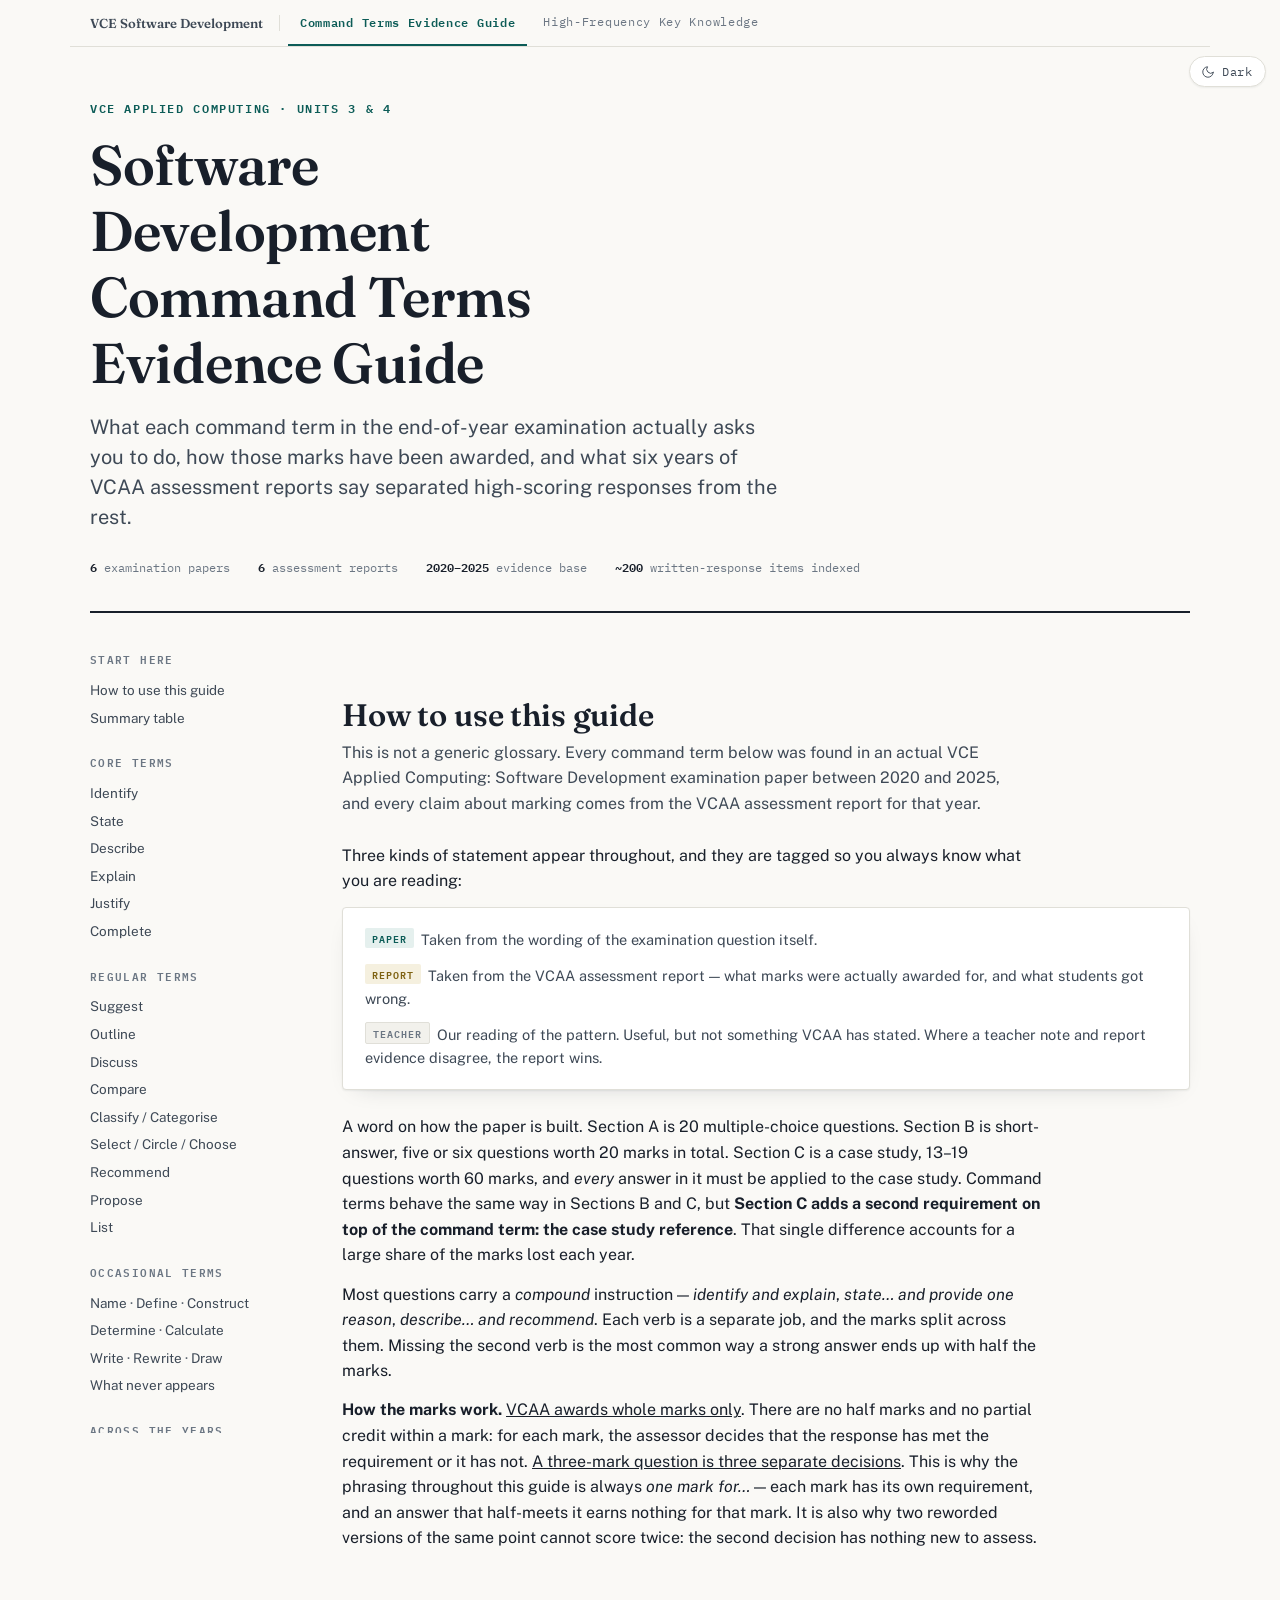
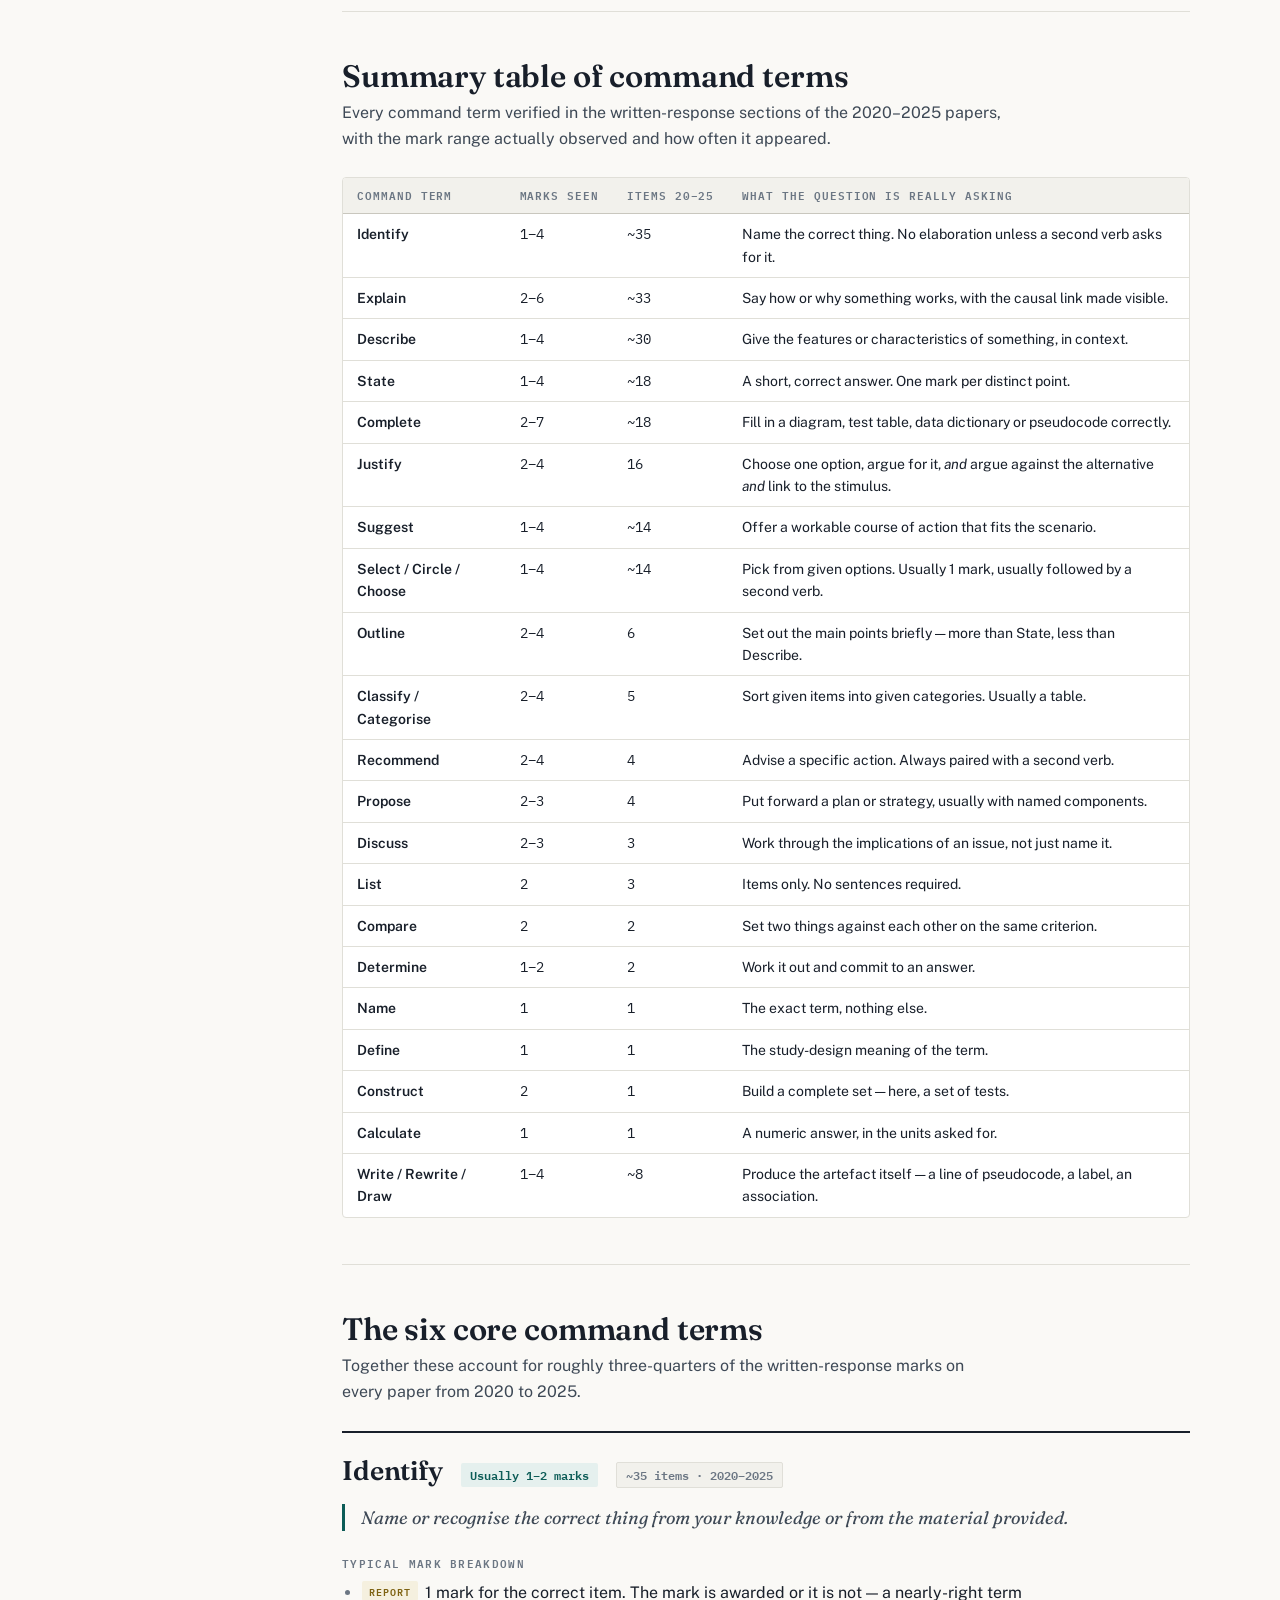
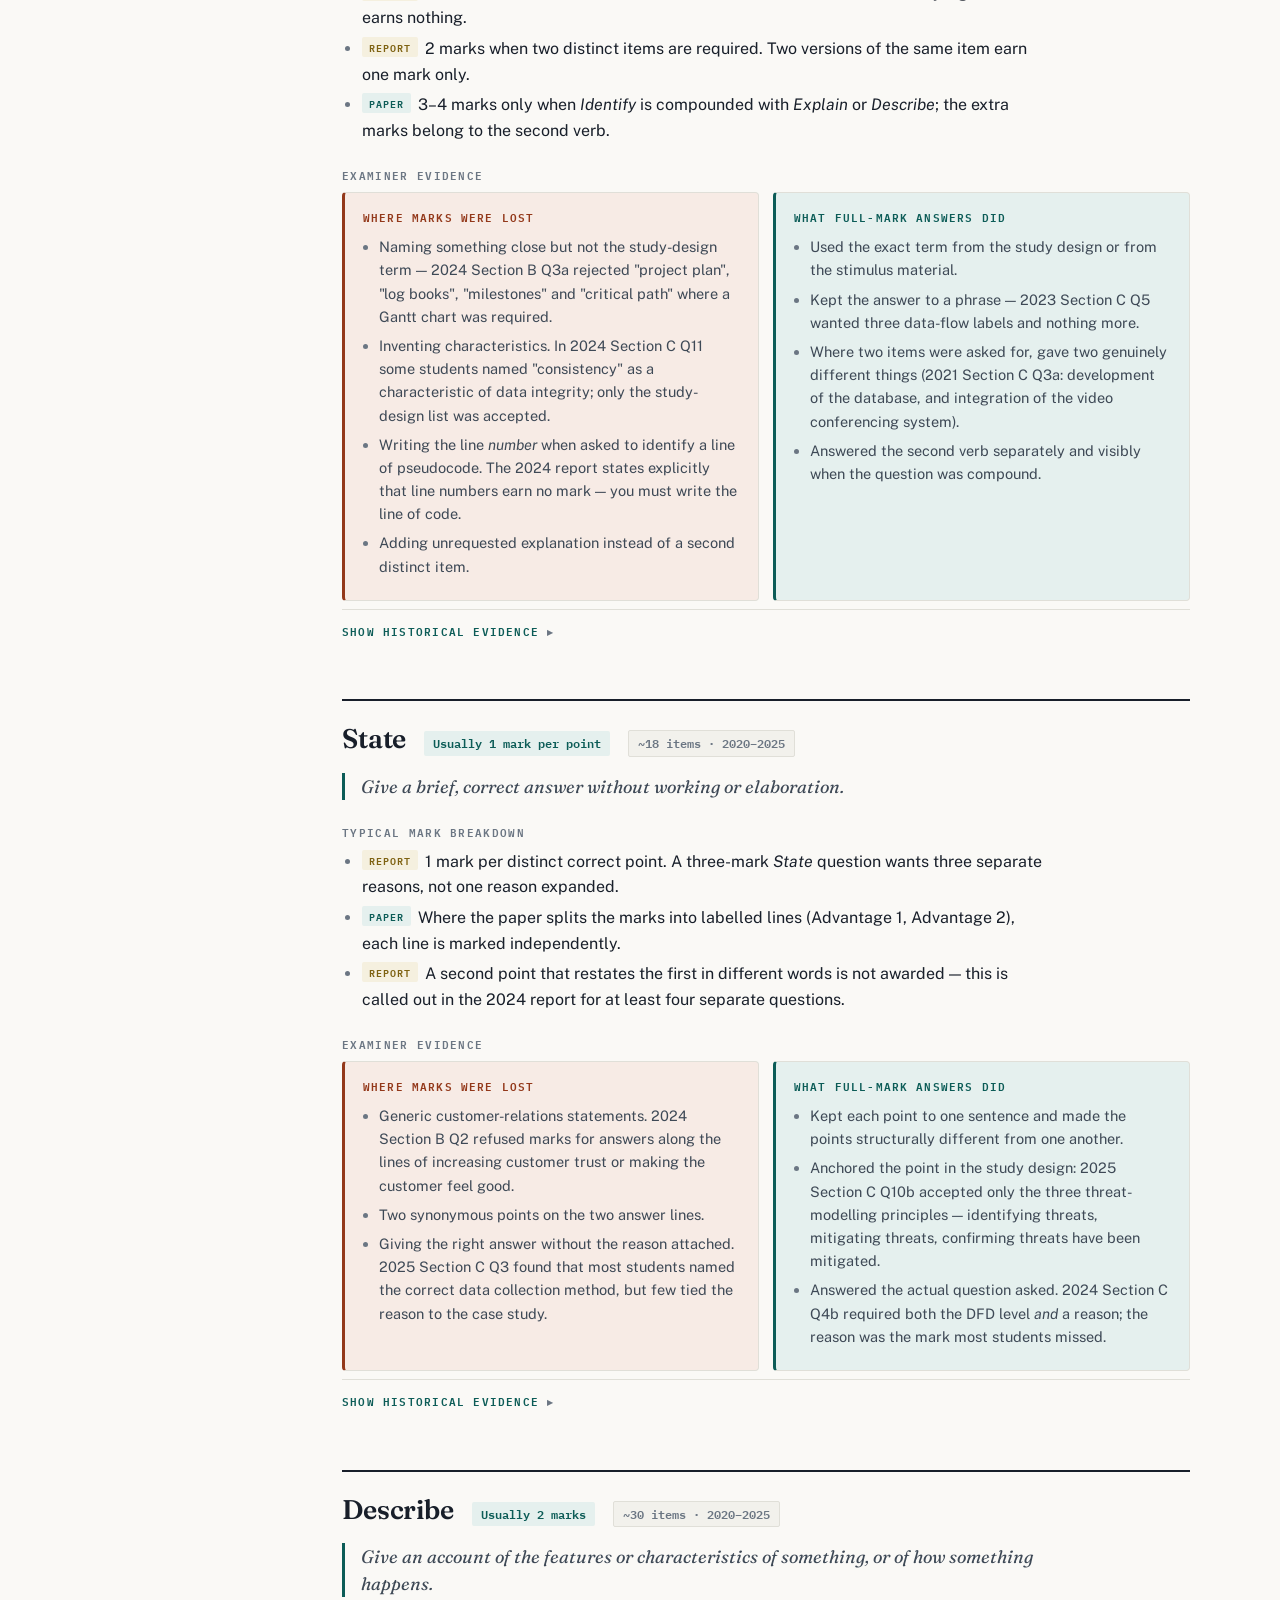
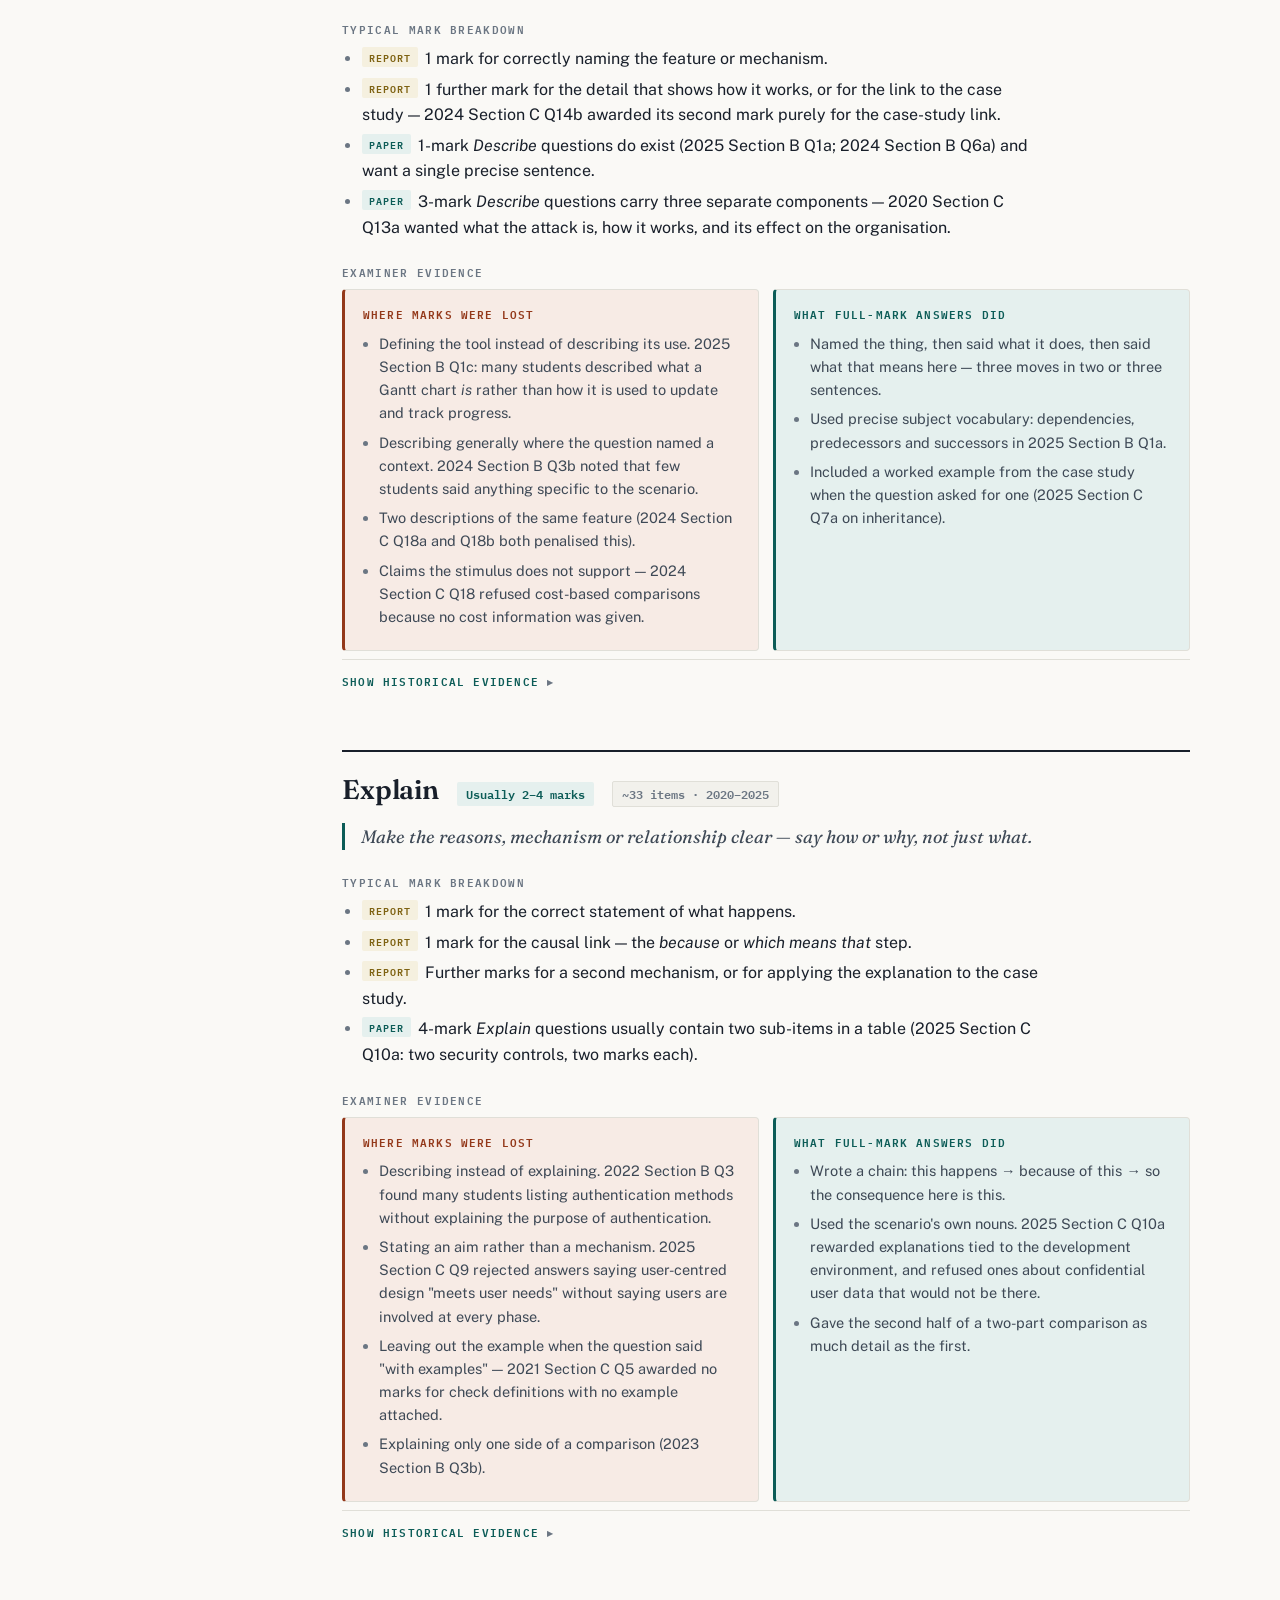
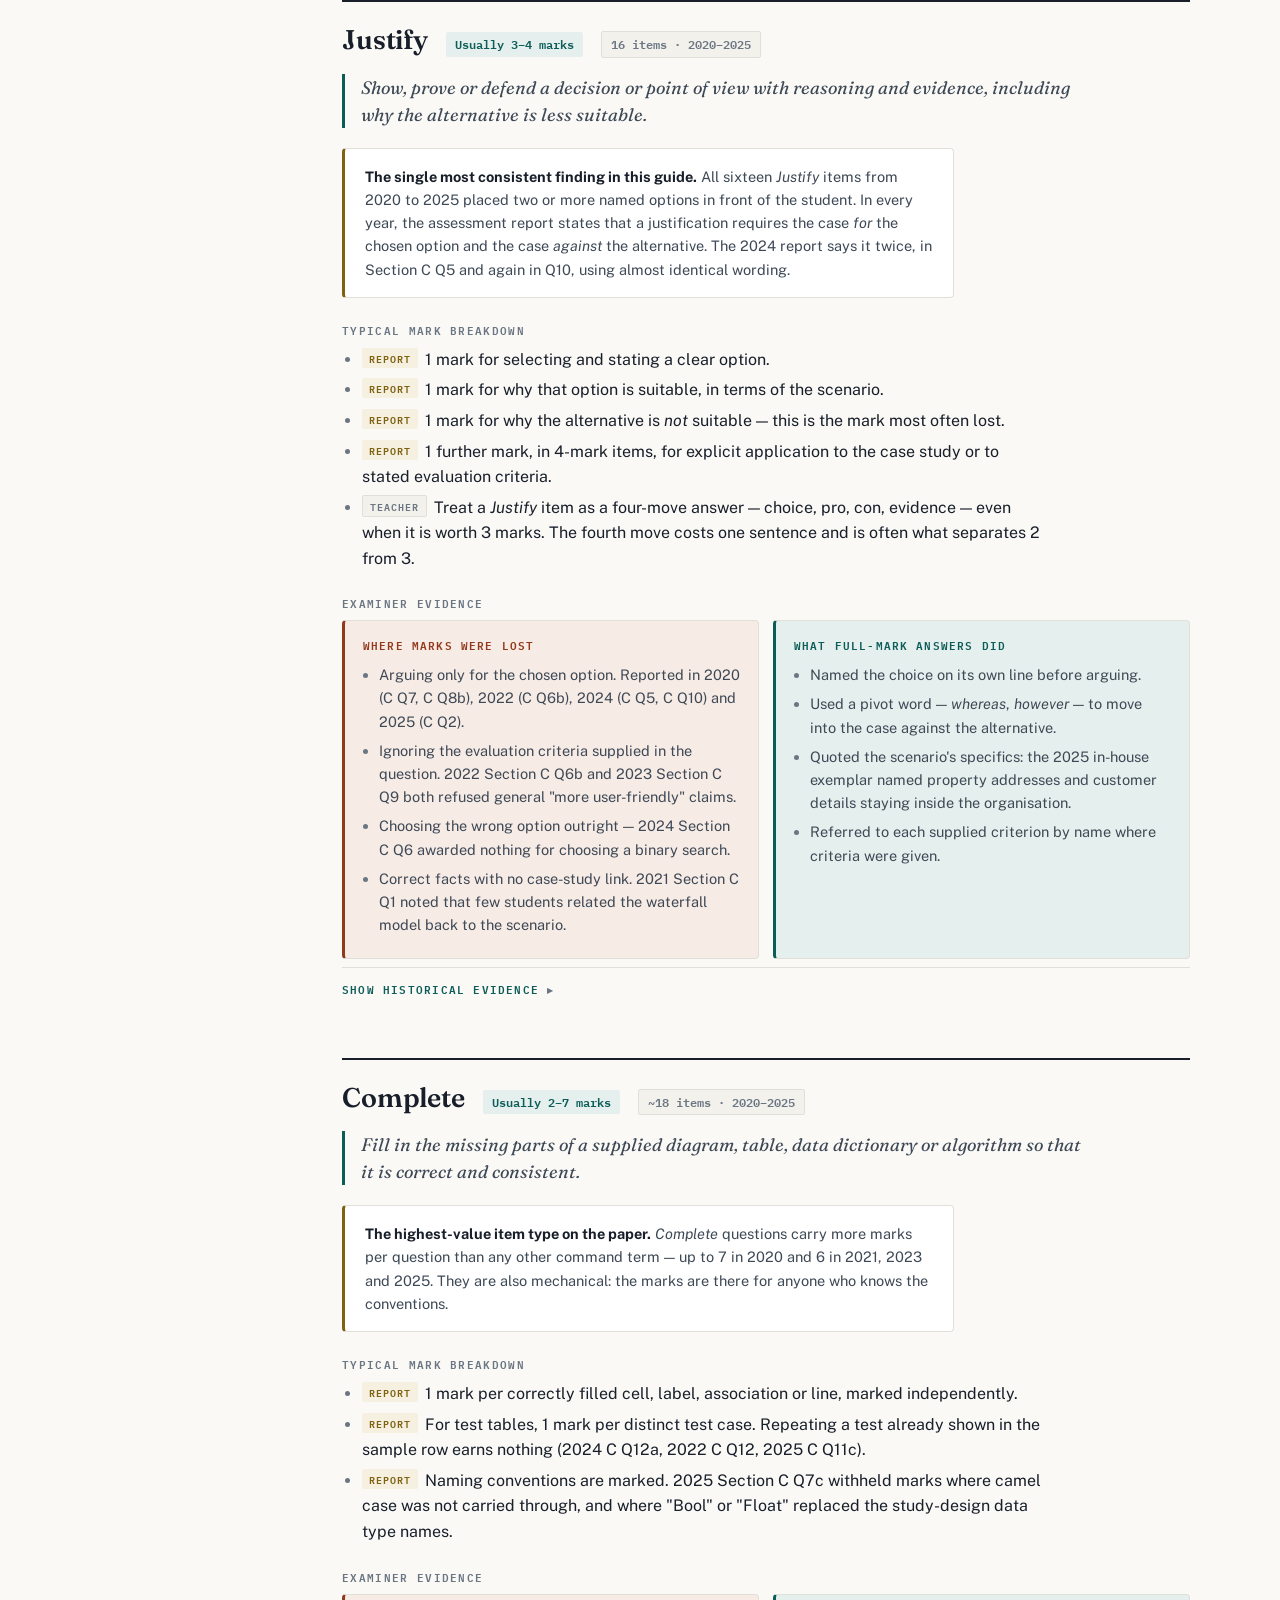
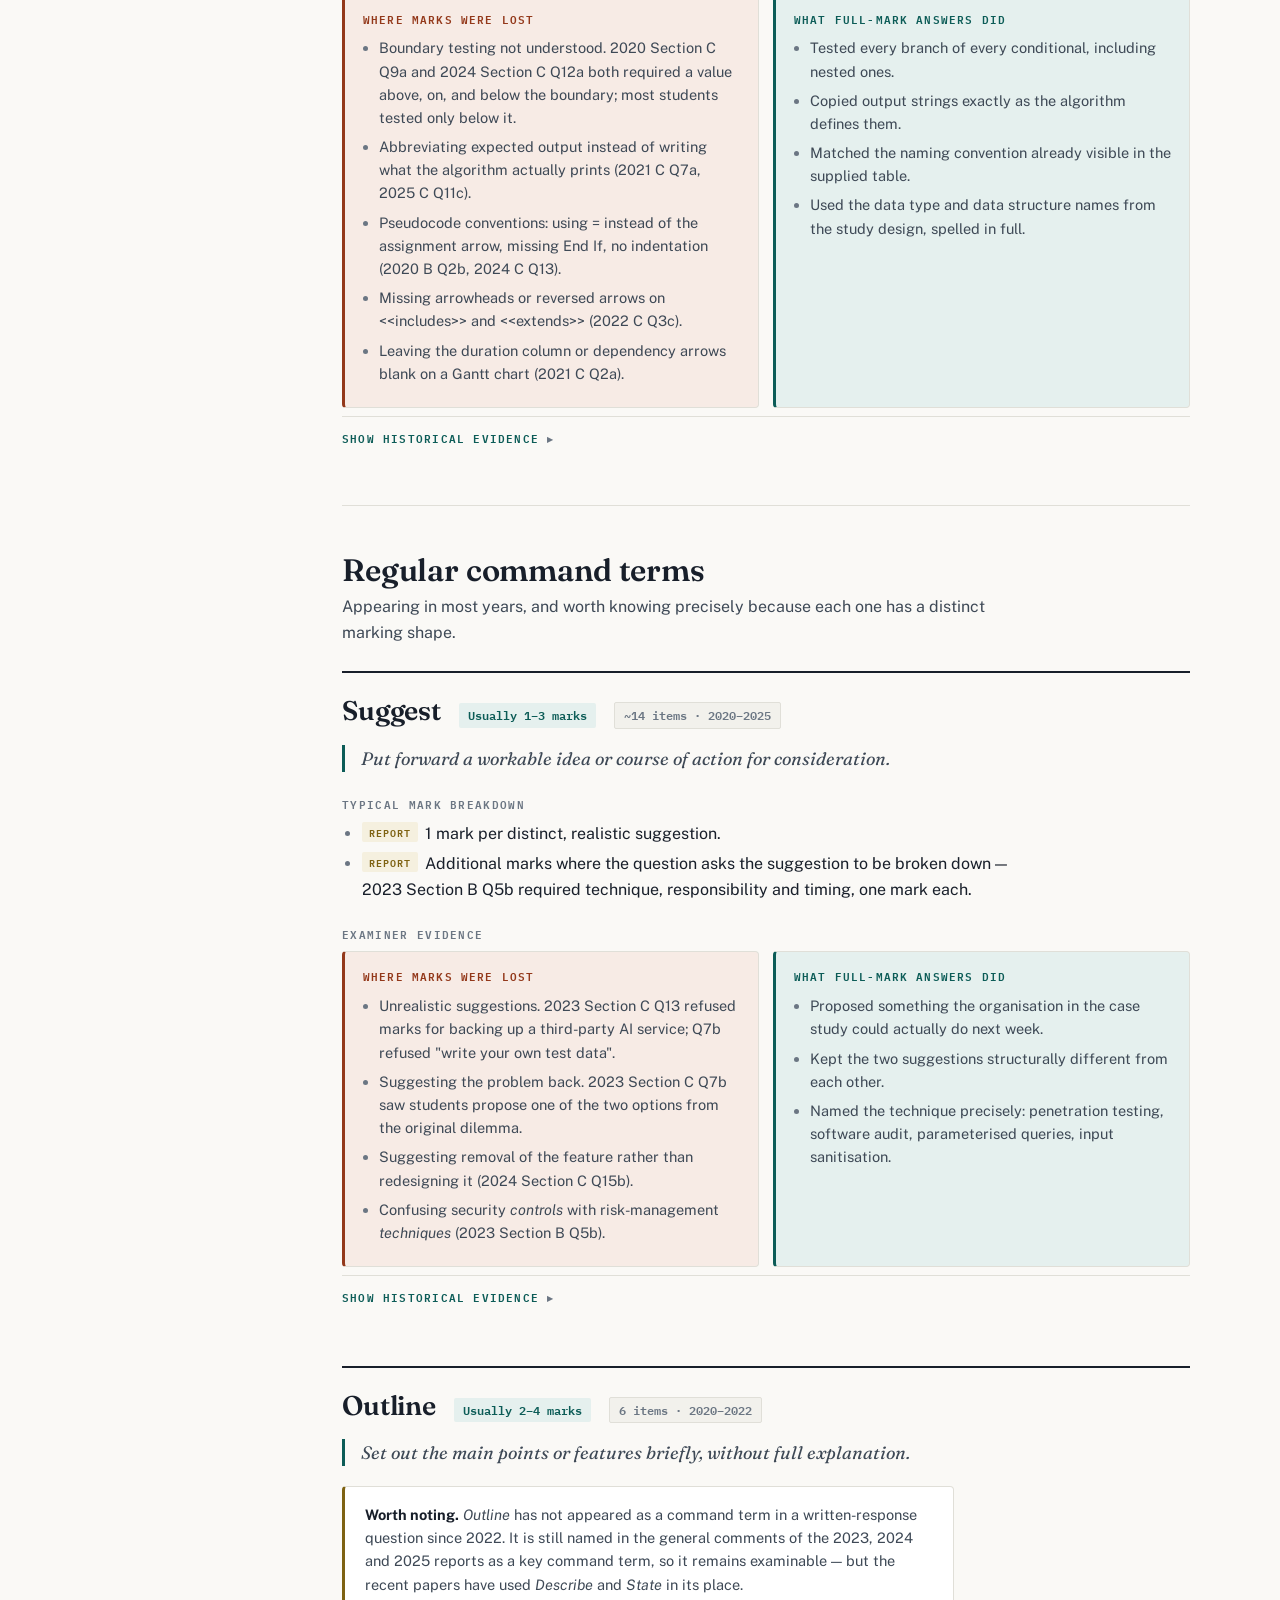
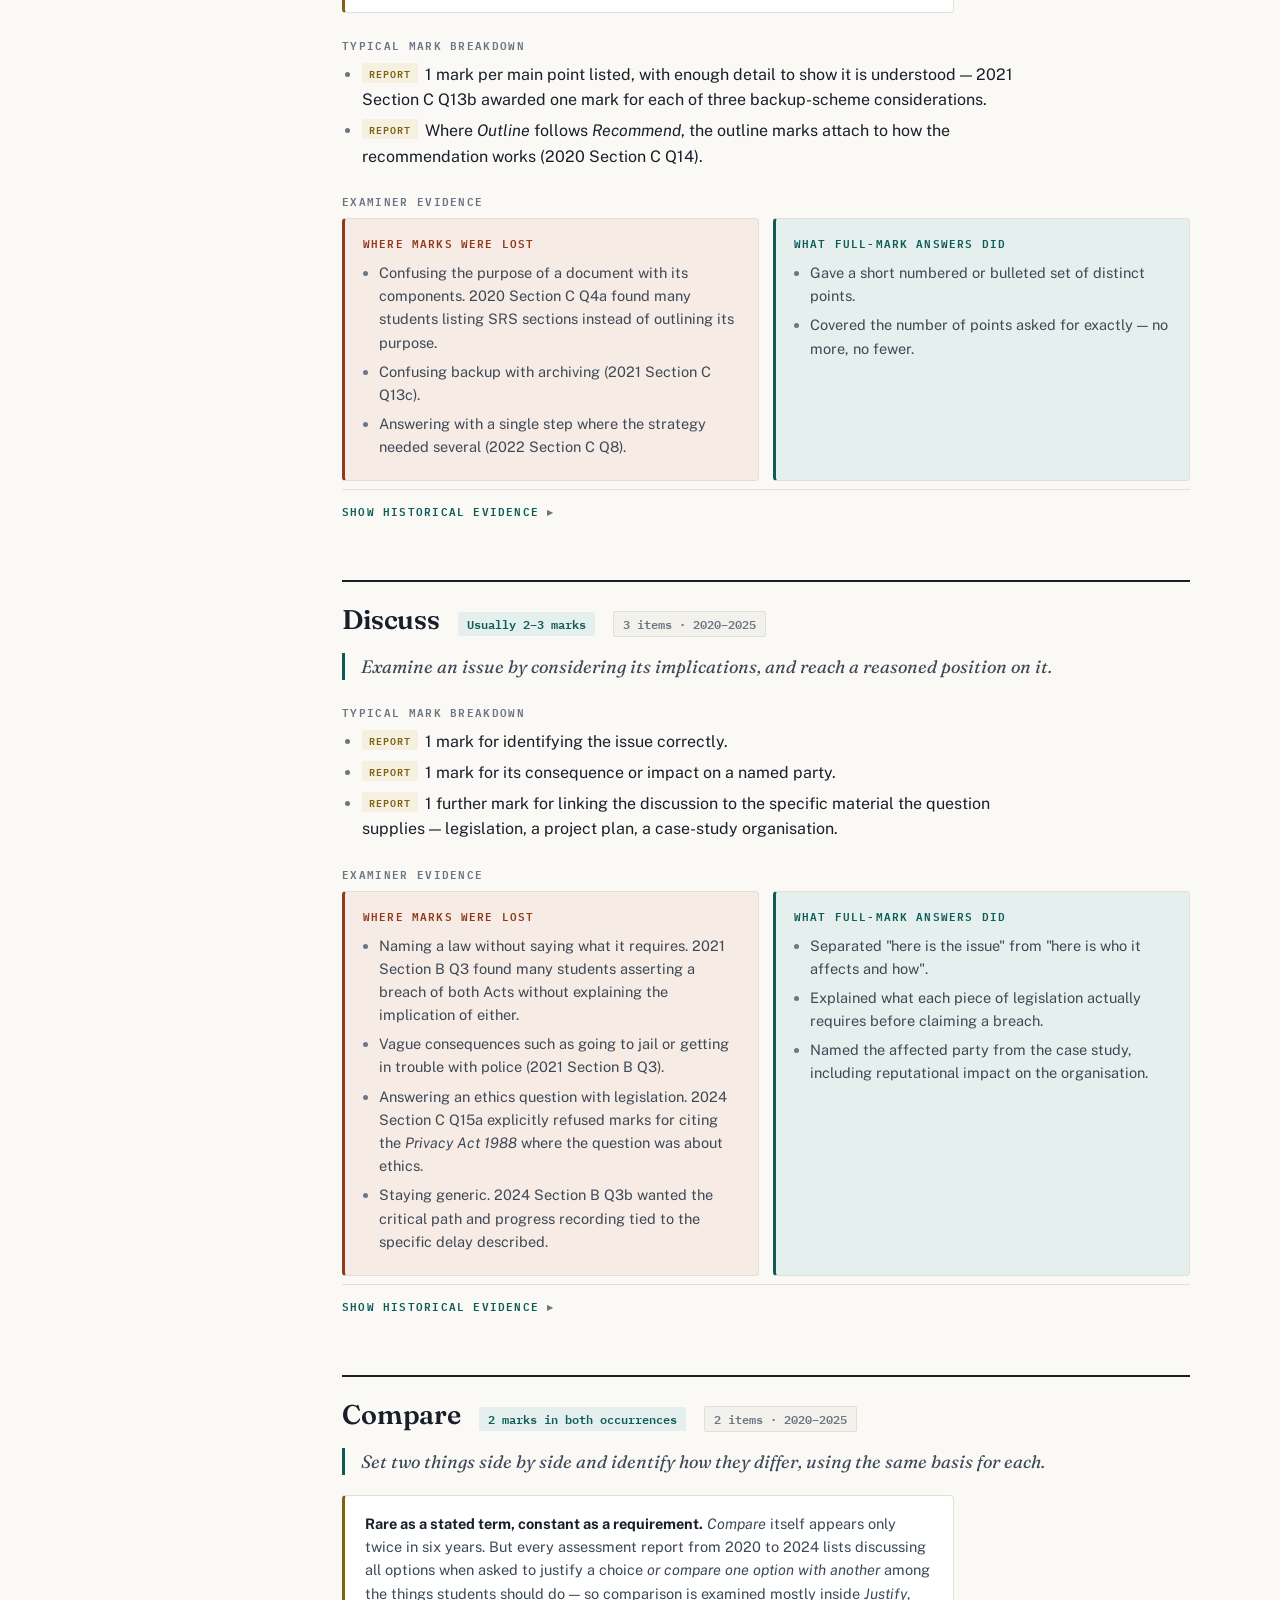
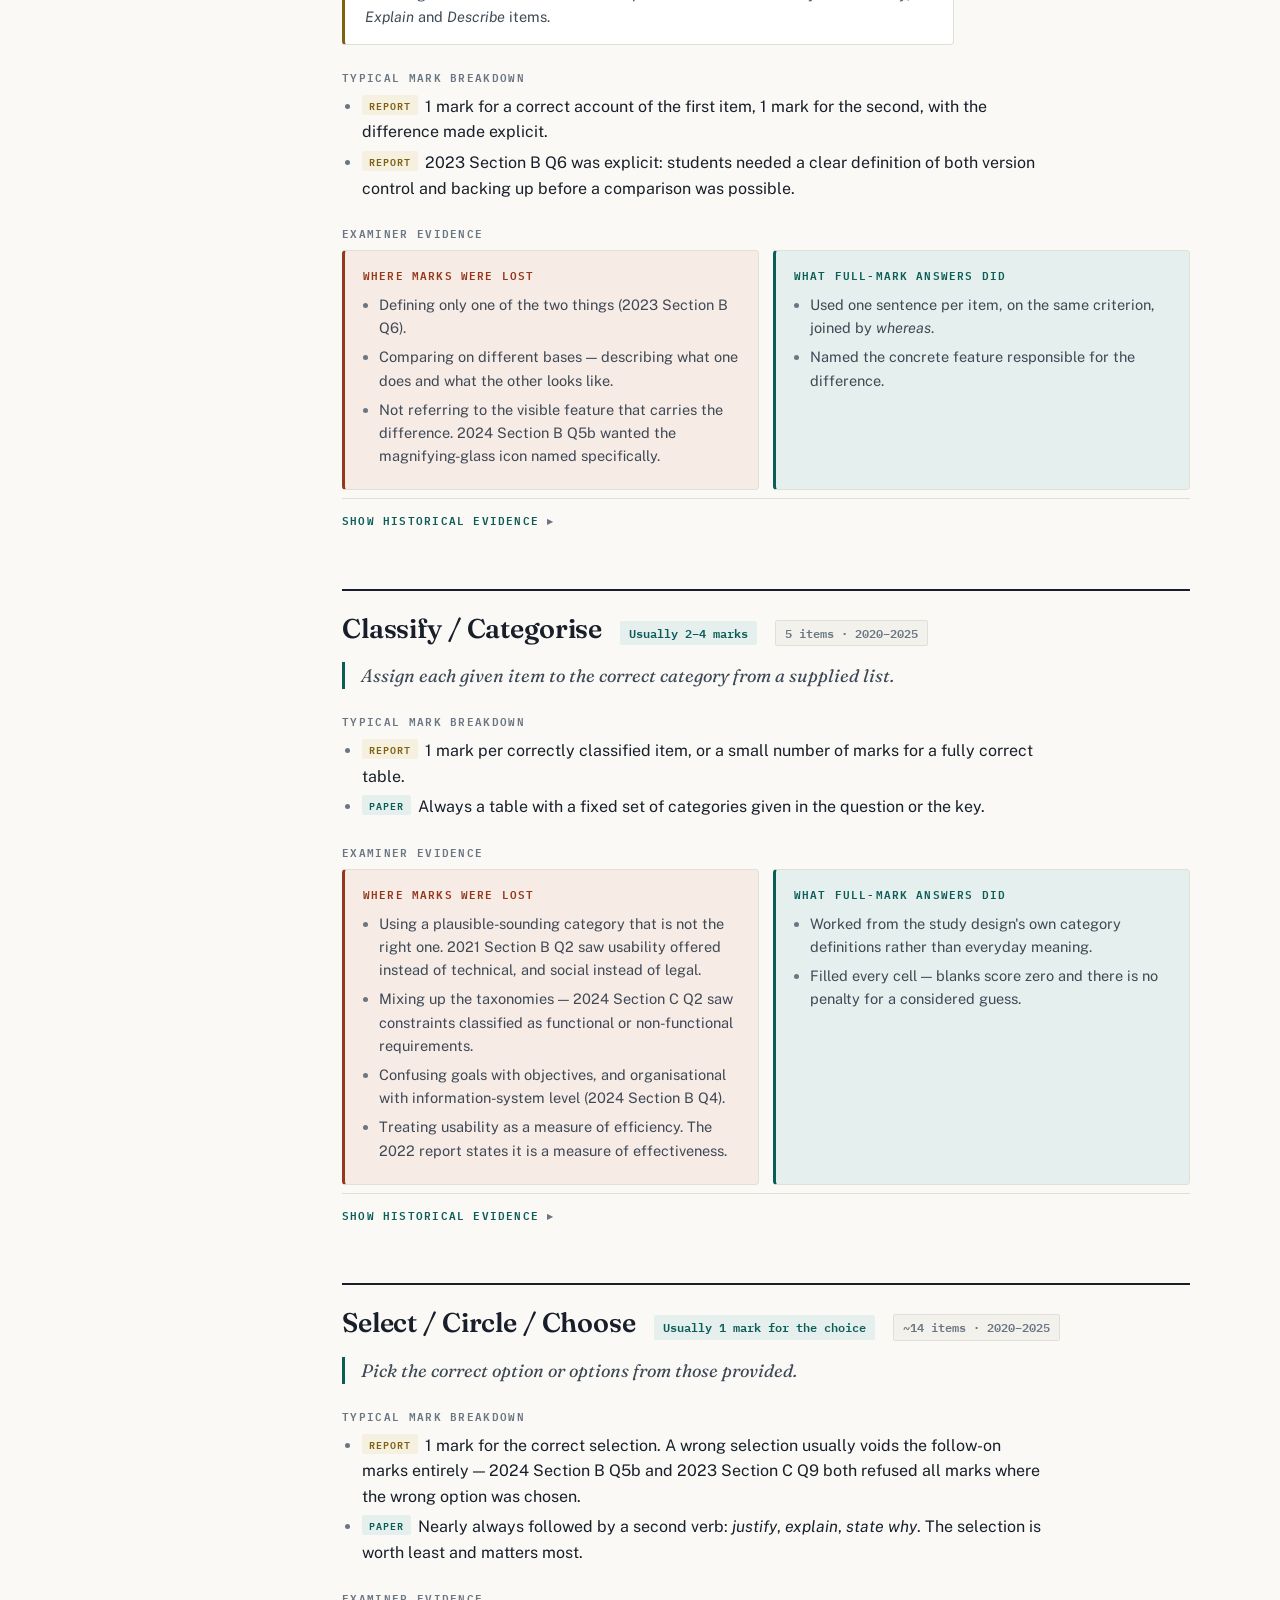
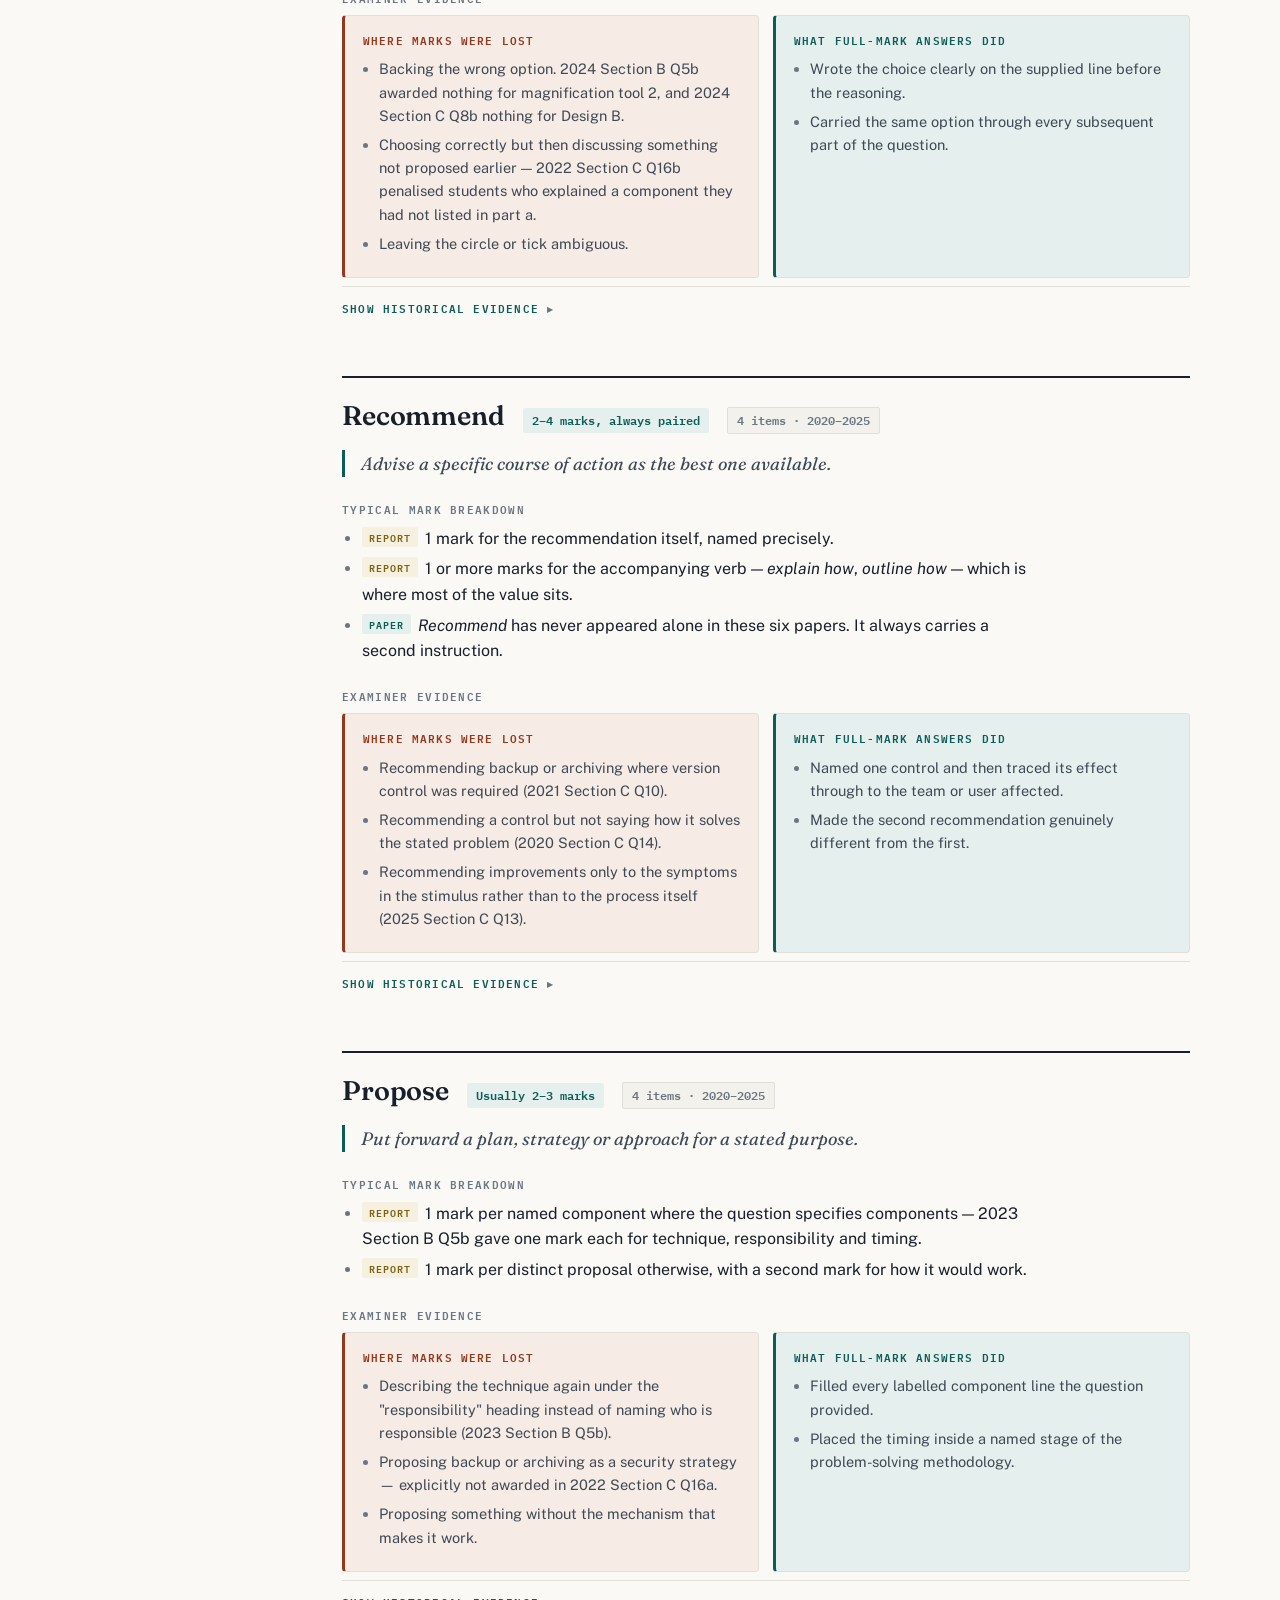
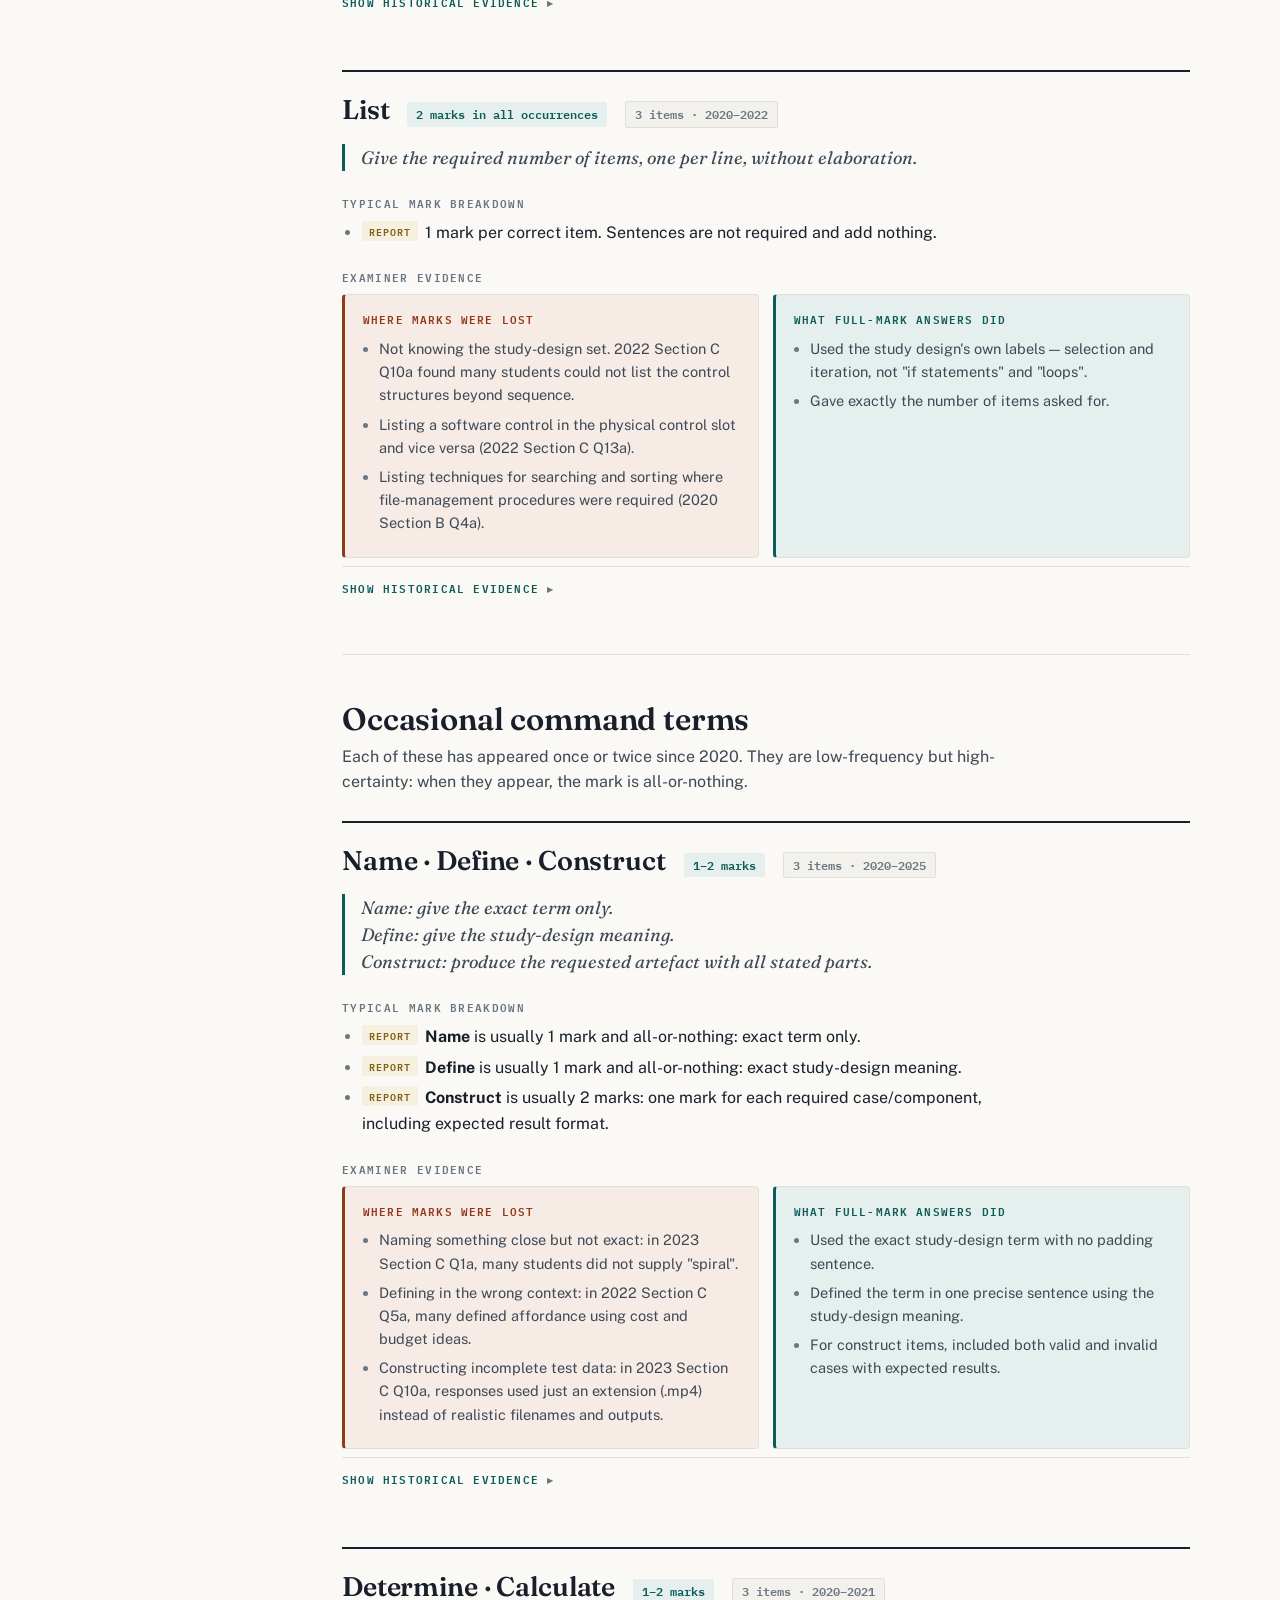
==== commit e74b32dd: "Adjust content layout and collapsible evidence sections" ====
--- a/index.html
+++ b/index.html
@@ -243,12 +243,16 @@
 .check-card h3{font-size:19px;font-weight:600;margin-bottom:14px}
 .check-card ul{list-style:none;padding:0;margin:0}
 .check-card li{
-  display:flex;gap:11px;align-items:flex-start;font-size:14.5px;color:var(--ink-2);
-  padding:7px 0;border-bottom:1px dashed var(--rule);
+  position:relative;
+  font-size:14.5px;color:var(--ink-2);
+  padding:7px 0 7px 25px;
+  border-bottom:1px dashed var(--rule);
+  text-align:left;
 }
 .check-card li:last-child{border-bottom:0}
 .box{
-  flex:0 0 auto;width:14px;height:14px;border:1.5px solid var(--rule-strong);border-radius:2px;margin-top:4px;
+  position:absolute;left:0;top:11px;
+  width:14px;height:14px;border:1.5px solid var(--rule-strong);border-radius:2px;
 }
 
 /* ---------- footer ---------- */
@@ -325,6 +329,19 @@
 .toc-mobile nav{ display:grid; gap:2px; padding:4px 18px 18px; border-top:1px solid var(--rule) }
 .toc-mobile nav a{ font-size:14px; color:var(--ink-2); text-decoration:none; padding:4px 0 }
 .toc-mobile nav b{ display:block; font-family:"IBM Plex Mono",monospace; font-size:10px; letter-spacing:.13em; text-transform:uppercase; color:var(--muted); margin-top:12px }
+
+details.ans{ border-top:1px solid var(--rule); margin-top:8px }
+details.ans summary{
+  cursor:pointer; list-style:none;
+  font-family:"IBM Plex Mono",monospace; font-size:11px; letter-spacing:.11em;
+  text-transform:uppercase; font-weight:600; color:var(--accent);
+  padding:12px 0;
+}
+details.ans summary::-webkit-details-marker{ display:none }
+details.ans summary::after{ content:"  ▸"; color:var(--muted) }
+details.ans[open] summary::after{ content:"  ▾" }
+details.ans summary:hover{ color:var(--accent-2) }
+.ans-body{ padding:0 0 2px }
 
 .rail{ scroll-target-group: auto }
 .rail a:target-current, .rail a.is-current{ color:var(--accent-2); border-left-color:var(--accent-2); font-weight:600 }
@@ -435,13 +452,13 @@
         <div class="legend">
           <div><span class="tag paper">Paper</span>Taken from the wording of the examination question itself.</div>
           <div><span class="tag report">Report</span>Taken from the VCAA assessment report — what marks were actually awarded for, and what students got wrong.</div>
-          <div><span class="tag read">Teaching</span>Our reading of the pattern. Useful, but not something VCAA has stated. Where a teaching note and report evidence disagree, the report wins.</div>
+          <div><span class="tag read">Teacher</span>Our reading of the pattern. Useful, but not something VCAA has stated. Where a teacher note and report evidence disagree, the report wins.</div>
         </div>
 
         <div class="prose" style="margin-top:24px">
-          <p>A word on how the paper is built. Section A is 20 multiple-choice questions. Section B is short-answer, five or six questions worth 20 marks in total. Section C is a case study, 13&ndash;19 questions worth 60 marks, and <em>every</em> answer in it must be applied to the case study. Command terms behave the same way in Sections B and C, but Section C adds a second requirement on top of the command term: the case study reference. That single difference accounts for a large share of the marks lost each year.</p>
+          <p>A word on how the paper is built. Section A is 20 multiple-choice questions. Section B is short-answer, five or six questions worth 20 marks in total. Section C is a case study, 13&ndash;19 questions worth 60 marks, and <em>every</em> answer in it must be applied to the case study. Command terms behave the same way in Sections B and C, but <b>Section C adds a second requirement on top of the command term: the case study reference</b>. That single difference accounts for a large share of the marks lost each year.</p>
           <p>Most questions carry a <em>compound</em> instruction &mdash; <span style="font-style:italic">identify and explain</span>, <span style="font-style:italic">state&hellip; and provide one reason</span>, <span style="font-style:italic">describe&hellip; and recommend</span>. Each verb is a separate job, and the marks split across them. Missing the second verb is the most common way a strong answer ends up with half the marks.</p>
-          <p><strong>How the marks work.</strong> VCAA awards whole marks only. There are no half marks and no partial credit within a mark: for each mark, the assessor decides that the response has met the requirement or it has not. A three-mark question is three separate decisions. This is why the phrasing throughout this guide is always <em>one mark for&hellip;</em> &mdash; each mark has its own requirement, and an answer that half-meets it earns nothing for that mark. It is also why two reworded versions of the same point cannot score twice: the second decision has nothing new to assess.</p>
+          <p><strong>How the marks work.</strong> <u>VCAA awards whole marks only</u>. There are no half marks and no partial credit within a mark: for each mark, the assessor decides that the response has met the requirement or it has not. <u>A three-mark question is three separate decisions</u>. This is why the phrasing throughout this guide is always <em>one mark for&hellip;</em> &mdash; each mark has its own requirement, and an answer that half-meets it earns nothing for that mark. It is also why two reworded versions of the same point cannot score twice: the second decision has nothing new to assess.</p>
         </div>
       </section>
 
@@ -461,7 +478,7 @@
               <tr><td class="term-cell">Describe</td><td class="num">1–4</td><td class="num">~30</td><td>Give the features or characteristics of something, in context.</td></tr>
               <tr><td class="term-cell">State</td><td class="num">1–4</td><td class="num">~18</td><td>A short, correct answer. One mark per distinct point.</td></tr>
               <tr><td class="term-cell">Complete</td><td class="num">2–7</td><td class="num">~18</td><td>Fill in a diagram, test table, data dictionary or pseudocode correctly.</td></tr>
-              <tr><td class="term-cell">Justify</td><td class="num">2–4</td><td class="num">16</td><td>Choose one option, argue for it, <em>and</em> argue against the alternative.</td></tr>
+              <tr><td class="term-cell">Justify</td><td class="num">2–4</td><td class="num">16</td><td>Choose one option, argue for it, <em>and</em> argue against the alternative <em>and</em> link to the stimulus.</td></tr>
               <tr><td class="term-cell">Suggest</td><td class="num">1–4</td><td class="num">~14</td><td>Offer a workable course of action that fits the scenario.</td></tr>
               <tr><td class="term-cell">Select / Circle / Choose</td><td class="num">1–4</td><td class="num">~14</td><td>Pick from given options. Usually 1 mark, usually followed by a second verb.</td></tr>
               <tr><td class="term-cell">Outline</td><td class="num">2–4</td><td class="num">6</td><td>Set out the main points briefly &mdash; more than State, less than Describe.</td></tr>
@@ -480,7 +497,6 @@
             </tbody>
           </table>
         </div>
-        <p style="font-size:13px;color:var(--muted);margin-top:12px;max-width:68ch">Counts include each occurrence of the term in a Section B or Section C question part, including compound questions where it appears alongside another verb. Section A (multiple choice) is excluded.</p>
       </section>
 
       <!-- ============ CORE TERMS ============ -->
@@ -749,7 +765,7 @@
             <li><span class="tag report">Report</span>1 mark for why that option is suitable, in terms of the scenario.</li>
             <li><span class="tag report">Report</span>1 mark for why the alternative is <em>not</em> suitable &mdash; this is the mark most often lost.</li>
             <li><span class="tag report">Report</span>1 further mark, in 4-mark items, for explicit application to the case study or to stated evaluation criteria.</li>
-            <li><span class="tag read">Teaching</span>Treat a <em>Justify</em> item as a four-move answer &mdash; choice, pro, con, evidence &mdash; even when it is worth 3 marks. The fourth move costs one sentence and is often what separates 2 from 3.</li>
+            <li><span class="tag read">Teacher</span>Treat a <em>Justify</em> item as a four-move answer &mdash; choice, pro, con, evidence &mdash; even when it is worth 3 marks. The fourth move costs one sentence and is often what separates 2 from 3.</li>
           </ul>
 
           <h4>Examiner evidence</h4>
@@ -1311,13 +1327,42 @@
             <span class="chip">1–2 marks</span>
             <span class="chip count">3 items · 2020–2025</span>
           </div>
-          <ul>
-            <li><span class="tag paper">Paper</span><strong>Name</strong> &mdash; 2023 Section C Q1a, 1 mark, the specific development model. <span class="tag report">Report</span>The answer was "spiral"; fewer than half the cohort had it. <em>Name</em> means the exact term and nothing more.</li>
-            <li><span class="tag paper">Paper</span><strong>Define</strong> &mdash; 2022 Section C Q5a, 1 mark, the term "affordance". <span class="tag report">Report</span>Only 22% earned the mark; many defined it in terms of cost and budget. A <em>Define</em> question wants the study-design meaning in one sentence.</li>
-            <li><span class="tag paper">Paper</span><strong>Construct</strong> &mdash; 2023 Section C Q10a, 2 marks, a set of tests for file-extension checking. <span class="tag report">Report</span>Marks needed a valid case and an invalid case, each with a realistic file name and its expected result. Answers giving only an extension (.mp4) rather than a file name (Message.mp4) were not awarded.</li>
-          </ul>
-          <div class="callout">
-            <span class="tag read">Teaching</span><strong>Construct is the sibling of Complete.</strong> <em>Complete</em> gives you a partly built artefact; <em>Construct</em> gives you none. Both are marked on coverage &mdash; does the set of tests exercise every branch?
+          <p class="defn">Name: give the exact term only.<br>Define: give the study-design meaning.<br>Construct: produce the requested artefact with all stated parts.</p>
+          <h4>Typical mark breakdown</h4>
+          <ul>
+            <li><span class="tag report">Report</span><strong>Name</strong> is usually 1 mark and all-or-nothing: exact term only.</li>
+            <li><span class="tag report">Report</span><strong>Define</strong> is usually 1 mark and all-or-nothing: exact study-design meaning.</li>
+            <li><span class="tag report">Report</span><strong>Construct</strong> is usually 2 marks: one mark for each required case/component, including expected result format.</li>
+          </ul>
+          <h4>Examiner evidence</h4>
+          <div class="ev">
+            <div class="ev-box bad">
+              <h6>Where marks were lost</h6>
+              <ul>
+                <li>Naming something close but not exact: in 2023 Section C Q1a, many students did not supply "spiral".</li>
+                <li>Defining in the wrong context: in 2022 Section C Q5a, many defined affordance using cost and budget ideas.</li>
+                <li>Constructing incomplete test data: in 2023 Section C Q10a, responses used just an extension (.mp4) instead of realistic filenames and outputs.</li>
+              </ul>
+            </div>
+            <div class="ev-box good">
+              <h6>What full-mark answers did</h6>
+              <ul>
+                <li>Used the exact study-design term with no padding sentence.</li>
+                <li>Defined the term in one precise sentence using the study-design meaning.</li>
+                <li>For construct items, included both valid and invalid cases with expected results.</li>
+              </ul>
+            </div>
+          </div>
+          <h4>Historical evidence</h4>
+          <div class="scroller">
+            <table>
+              <thead><tr><th class="num">Year</th><th class="q">Section / Q</th><th class="num">Marks</th><th>How the term was used</th></tr></thead>
+              <tbody>
+                <tr><td class="yr">2023</td><td class="q">C Q1a</td><td class="num">1</td><td>Name the specific development model used in the scenario</td></tr>
+                <tr><td class="yr">2022</td><td class="q">C Q5a</td><td class="num">1</td><td>Define the term "affordance"</td></tr>
+                <tr><td class="yr">2023</td><td class="q">C Q10a</td><td class="num">2</td><td>Construct a set of tests for file-extension checking</td></tr>
+              </tbody>
+            </table>
           </div>
         </article>
 
@@ -1327,11 +1372,42 @@
             <span class="chip">1–2 marks</span>
             <span class="chip count">3 items · 2020–2021</span>
           </div>
-          <ul>
-            <li><span class="tag paper">Paper</span><strong>Determine</strong> &mdash; 2021 Section C Q2b (2 marks): decide whether a team should be concerned about falling behind. <span class="tag report">Report</span>The marks went to the reasoning &mdash; the dependent task was five weeks away &mdash; not to the yes/no.</li>
-            <li><span class="tag paper">Paper</span><strong>Determine</strong> &mdash; 2020 Section C Q10c (1 mark): the number of binary-search iterations needed to establish a value is absent. <span class="tag report">Report</span>The answer was four; the report reminds students to practise searching and sorting algorithms by hand.</li>
-            <li><span class="tag paper">Paper</span><strong>Calculate</strong> &mdash; 2021 Section C Q2c (1 mark): the critical path, in weeks. <span class="tag report">Report</span>The answer was 13 weeks, reached by 32% of students. <em>Calculate</em> wants a number in the units the question names.</li>
-          </ul>
+          <p class="defn">Determine: make a decision using the given data.<br>Calculate: provide the correct numeric result in the requested unit.</p>
+          <h4>Typical mark breakdown</h4>
+          <ul>
+            <li><span class="tag report">Report</span><strong>Determine</strong> can be 2 marks: one for the decision and one for evidence-based reasoning.</li>
+            <li><span class="tag report">Report</span><strong>Calculate</strong> is typically 1 mark for the correct value, in the units named by the question.</li>
+          </ul>
+          <h4>Examiner evidence</h4>
+          <div class="ev">
+            <div class="ev-box bad">
+              <h6>Where marks were lost</h6>
+              <ul>
+                <li>Giving a yes/no determination without the timeline or dependency evidence behind it.</li>
+                <li>Not practising algorithm steps by hand, leading to wrong iteration counts in binary search.</li>
+                <li>Providing a number without the required unit or with arithmetic errors on critical path totals.</li>
+              </ul>
+            </div>
+            <div class="ev-box good">
+              <h6>What full-mark answers did</h6>
+              <ul>
+                <li>Linked determination decisions directly to the dates/dependencies given in the stimulus.</li>
+                <li>Stepped through each algorithm pass methodically rather than estimating.</li>
+                <li>Reported calculated values exactly in the unit requested (for example, weeks).</li>
+              </ul>
+            </div>
+          </div>
+          <h4>Historical evidence</h4>
+          <div class="scroller">
+            <table>
+              <thead><tr><th class="num">Year</th><th class="q">Section / Q</th><th class="num">Marks</th><th>How the term was used</th></tr></thead>
+              <tbody>
+                <tr><td class="yr">2021</td><td class="q">C Q2b</td><td class="num">2</td><td>Determine whether the team should be concerned about project slippage</td></tr>
+                <tr><td class="yr">2020</td><td class="q">C Q10c</td><td class="num">1</td><td>Determine how many binary-search iterations were required</td></tr>
+                <tr><td class="yr">2021</td><td class="q">C Q2c</td><td class="num">1</td><td>Calculate the critical path duration in weeks</td></tr>
+              </tbody>
+            </table>
+          </div>
         </article>
 
         <article class="term" id="write">
@@ -1340,13 +1416,48 @@
             <span class="chip">1–4 marks</span>
             <span class="chip count">~8 items · 2020–2025</span>
           </div>
-          <ul>
-            <li><span class="tag paper">Paper</span><strong>Write</strong> &mdash; 2024 Section C Q13 (3 marks), pseudocode for a payment function; 2024 Section C Q8a (1 mark), an additional evaluation criterion; 2025 Section C Q4a (4 marks), the four missing DFD labels.</li>
-            <li><span class="tag paper">Paper</span><strong>Rewrite</strong> &mdash; 2024 C Q12c, 2021 C Q7c and 2020 C Q9c, all 1 mark: rewrite the faulty line of pseudocode. <span class="tag report">Report</span>The whole line must be written out. In 2024 the fix was changing &gt; to &gt;=; answers expressing the operator informally, or reversing it, earned nothing.</li>
-            <li><span class="tag paper">Paper</span><strong>Draw</strong> &mdash; 2024 Section C Q3b (1 mark), an association on a use case diagram. <span class="tag report">Report</span>Many students left it blank or attached the use case to the wrong actor.</li>
-          </ul>
+          <p class="defn">Write: provide the exact required text/notation.<br>Rewrite: provide the full corrected line/text exactly.<br>Draw: place the correct diagram element in the correct position.</p>
+          <h4>Typical mark breakdown</h4>
+          <ul>
+            <li><span class="tag report">Report</span><strong>Write</strong> can range from 1 to 4 marks depending on how many labels, lines or components are required.</li>
+            <li><span class="tag report">Report</span><strong>Rewrite</strong> is commonly 1 mark and requires the entire corrected line, not just the changed symbol.</li>
+            <li><span class="tag report">Report</span><strong>Draw</strong> is usually 1 mark for the correct connection/shape in the right location.</li>
+          </ul>
+          <h4>Examiner evidence</h4>
+          <div class="ev">
+            <div class="ev-box bad">
+              <h6>Where marks were lost</h6>
+              <ul>
+                <li>Giving informal descriptions instead of writing the exact pseudocode line required.</li>
+                <li>Using incorrect pseudocode conventions (assignment/equality symbols, missing End If, inconsistent indentation).</li>
+                <li>Leaving diagram-drawing items blank or attaching links to the wrong actor/element.</li>
+              </ul>
+            </div>
+            <div class="ev-box good">
+              <h6>What full-mark answers did</h6>
+              <ul>
+                <li>Rewrote the full corrected line exactly as pseudocode.</li>
+                <li>Matched notation and layout conventions used in the exam style.</li>
+                <li>Placed the required diagram component in the correct position and connection.</li>
+              </ul>
+            </div>
+          </div>
           <div class="callout">
-            <span class="tag report">Report</span><strong>Pseudocode conventions are marked, every year.</strong> The 2024 report lists the recurring errors directly: the equals sign used for assignment, a double equals used for equivalence, and a missing End If. The 2020 report adds inconsistent operators and unindented code. These are free marks.
+            <span class="tag report">Report</span><strong>Pseudocode conventions are marked, every year.</strong> The 2024 report lists the <b>recurring errors</b> directly: the equals sign used for assignment, a double equals used for equivalence, and a missing End If. The 2020 report adds inconsistent operators and unindented code. These are free marks.
+          </div>
+          <h4>Historical evidence</h4>
+          <div class="scroller">
+            <table>
+              <thead><tr><th class="num">Year</th><th class="q">Section / Q</th><th class="num">Marks</th><th>How the term was used</th></tr></thead>
+              <tbody>
+                <tr><td class="yr">2025</td><td class="q">C Q4a</td><td class="num">4</td><td>Write the four missing labels in a DFD</td></tr>
+                <tr><td class="yr">2024</td><td class="q">C Q13</td><td class="num">3</td><td>Write pseudocode for a payment function</td></tr>
+                <tr><td class="yr">2024</td><td class="q">C Q12c</td><td class="num">1</td><td>Rewrite one faulty line of pseudocode correctly</td></tr>
+                <tr><td class="yr">2024</td><td class="q">C Q3b</td><td class="num">1</td><td>Draw the missing association on a use case diagram</td></tr>
+                <tr><td class="yr">2021</td><td class="q">C Q7c</td><td class="num">1</td><td>Rewrite an incorrect pseudocode line</td></tr>
+                <tr><td class="yr">2020</td><td class="q">C Q9c</td><td class="num">1</td><td>Rewrite a pseudocode line to fix the condition</td></tr>
+              </tbody>
+            </table>
           </div>
         </article>
 
@@ -1361,9 +1472,6 @@
             <div><b>Evaluate</b><span>Not used in six years. Evaluation is examined through <em>Justify</em> against supplied criteria instead.</span></div>
             <div><b>Analyse</b><span>Not used in six years, despite "analysis" being a stage of the problem-solving methodology.</span></div>
             <div><b>Distinguish</b><span>Not used. The work is done by <em>Compare</em> and by two-part <em>Explain</em> items.</span></div>
-          </div>
-          <div class="callout" style="margin-top:22px">
-            <span class="tag read">Teaching</span>Don't spend revision time rehearsing these three. If you meet one in a practice paper from another source, treat <em>Evaluate</em> as <em>Justify against criteria</em>, and <em>Analyse</em> as <em>Explain with consequences</em>.
           </div>
         </article>
       </section>
@@ -1437,11 +1545,11 @@
           <div class="check-card">
             <h3>Before writing</h3>
             <ul>
-              <li><span class="box"></span>Underline the command term. If there are two verbs, underline both.</li>
+              <li><span class="box"></span>Highlight the command term. If there are two verbs, underline both.</li>
               <li><span class="box"></span>Note the marks, and count the ruled lines. Plan roughly one distinct point per mark.</li>
               <li><span class="box"></span>Decide what the term actually wants: a name, a mechanism, a comparison, a decision, or a completed artefact.</li>
-              <li><span class="box"></span>Check for a number word &mdash; <em>two</em> risks, <em>three</em> reasons &mdash; and plan that many separate ideas.</li>
-              <li><span class="box"></span>If this is Section C, find the detail in the insert you will refer to.</li>
+              <li><span class="box"></span>Check for a <em>two</em> risks, <em>three</em> reasons and plan that many separate ideas.</li>
+              <li><span class="box"></span>If this is Section C, find the detail in the case study insert you will refer to.</li>
               <li><span class="box"></span>If options are named, decide which one you are backing before you start the sentence.</li>
               <li><span class="box"></span>If criteria are supplied, list them in the margin so each gets used.</li>
             </ul>
@@ -1450,13 +1558,13 @@
           <div class="check-card">
             <h3>Before moving on</h3>
             <ul>
-              <li><span class="box"></span>Have I answered every labelled part &mdash; a., b., c., and every line in the table?</li>
+              <li><span class="box"></span>Have I answered every labelled part: a., b., c., and every line in the table?</li>
               <li><span class="box"></span>Are my two points actually different, or is the second one the first reworded?</li>
-              <li><span class="box"></span>Have I said why the alternative is <em>less</em> suitable, where a choice was involved?</li>
+              <li><span class="box"></span>Have I said why the alternative is <b>less</b> suitable, where a choice was involved?</li>
               <li><span class="box"></span>Have I named people, data or figures from the case study?</li>
               <li><span class="box"></span>Have I used study-design terms, spelled out in full, rather than near-synonyms?</li>
               <li><span class="box"></span>If I cited a law: full name, year, and (Cth) or (Vic)?</li>
-              <li><span class="box"></span>For pseudocode: assignment arrows, matching End If, consistent indentation?</li>
+              <li><span class="box"></span>For pseudocode: assignment arrows, comparision =, matching End If, consistent indentation, text <b>excatly</b> as given?</li>
               <li><span class="box"></span>Does my answer fit the lines provided? If it badly overruns, I have probably answered a different question.</li>
             </ul>
           </div>
@@ -1535,6 +1643,51 @@
   window.addEventListener('resize', schedule, { passive: true });
   pick();
 })();
+
+/* collapse all Historical evidence tables behind a show link */
+(function () {
+  var headings = Array.prototype.slice.call(document.querySelectorAll('h4'));
+  headings.forEach(function (heading) {
+    if (heading.textContent.trim().toLowerCase() !== 'historical evidence') return;
+    var scroller = heading.nextElementSibling;
+    if (!scroller || !scroller.classList || !scroller.classList.contains('scroller')) return;
+
+    var details = document.createElement('details');
+    details.className = 'ans';
+
+    var summary = document.createElement('summary');
+    summary.textContent = 'Show historical evidence';
+
+    var body = document.createElement('div');
+    body.className = 'ans-body';
+
+    heading.parentNode.insertBefore(details, heading);
+    details.appendChild(summary);
+    details.appendChild(body);
+    body.appendChild(scroller);
+    heading.remove();
+  });
+})();
+
+/* collapse finding evidence lines behind a show link */
+(function () {
+  var lines = Array.prototype.slice.call(document.querySelectorAll('p.evidence-line'));
+  lines.forEach(function (line) {
+    var details = document.createElement('details');
+    details.className = 'ans';
+
+    var summary = document.createElement('summary');
+    summary.textContent = 'Show evidence';
+
+    var body = document.createElement('div');
+    body.className = 'ans-body';
+
+    line.parentNode.insertBefore(details, line);
+    details.appendChild(summary);
+    details.appendChild(body);
+    body.appendChild(line);
+  });
+})();
 </script>
 
 </body>
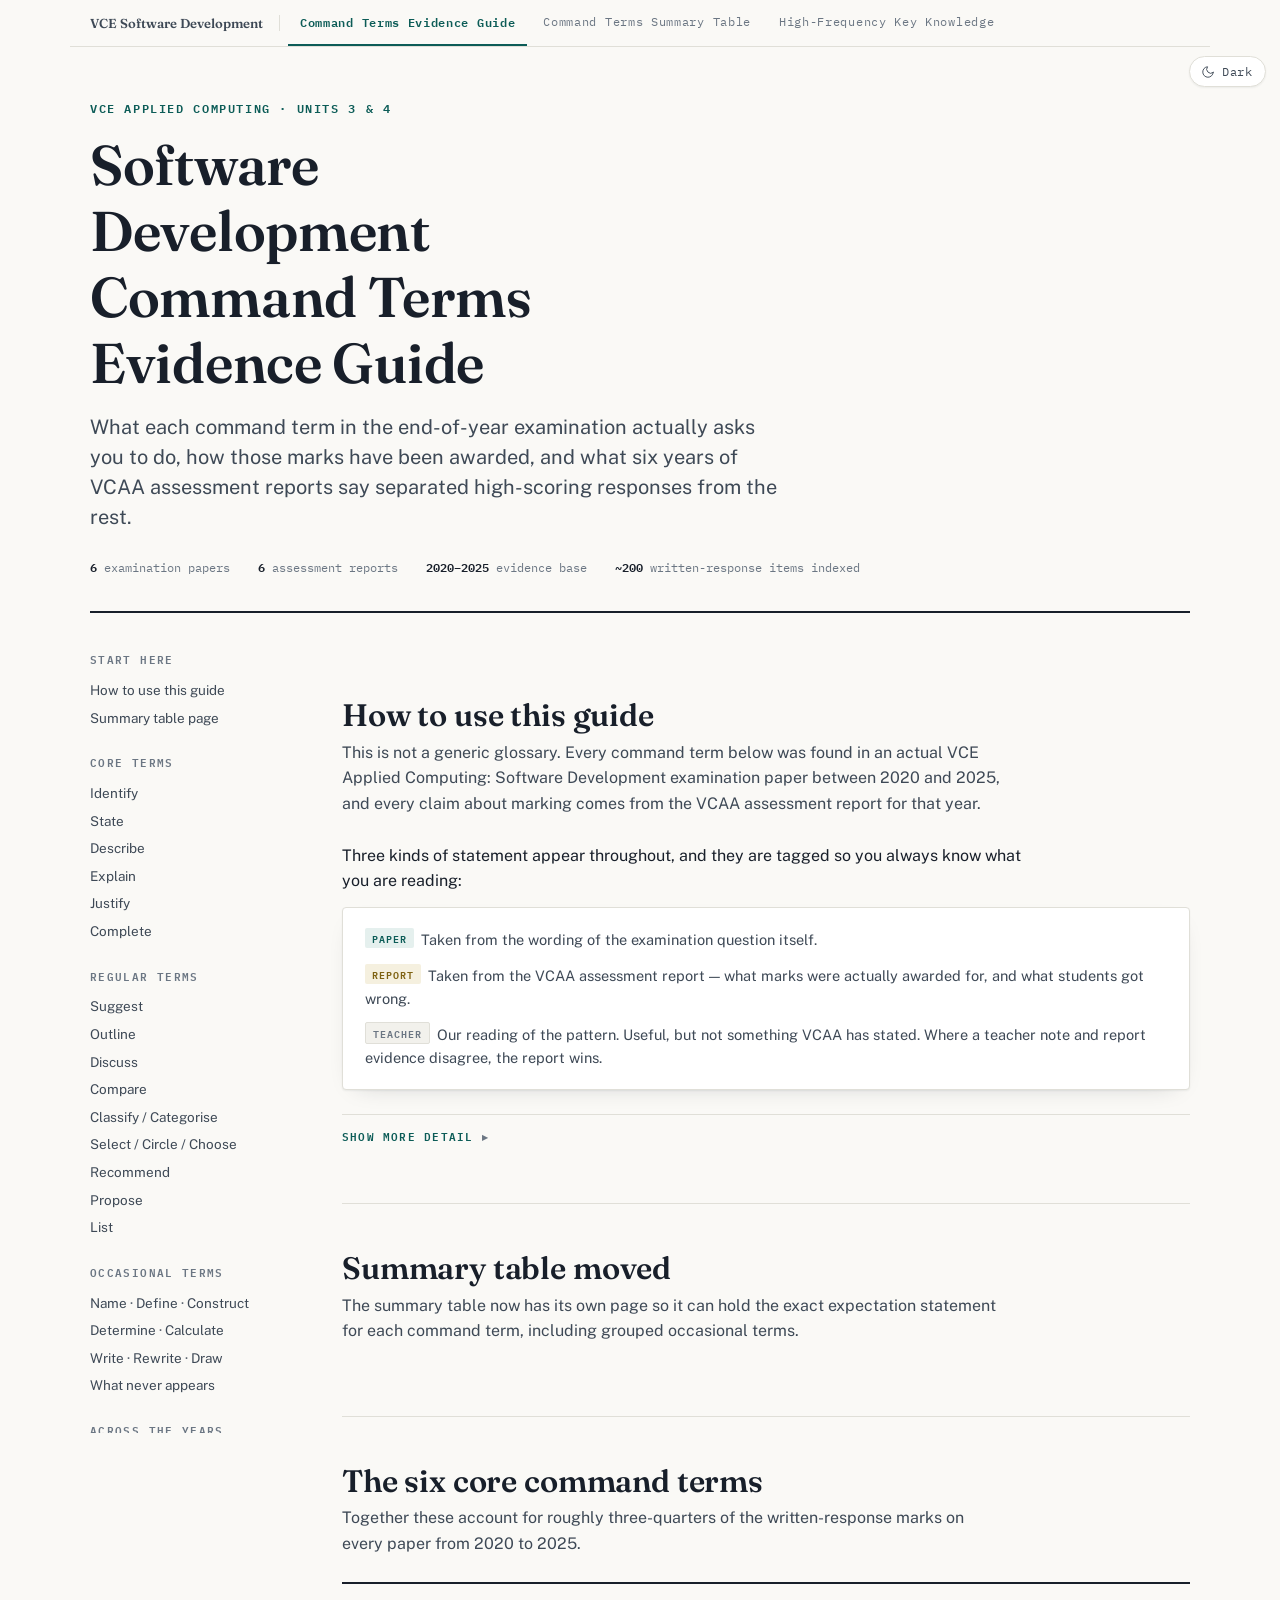
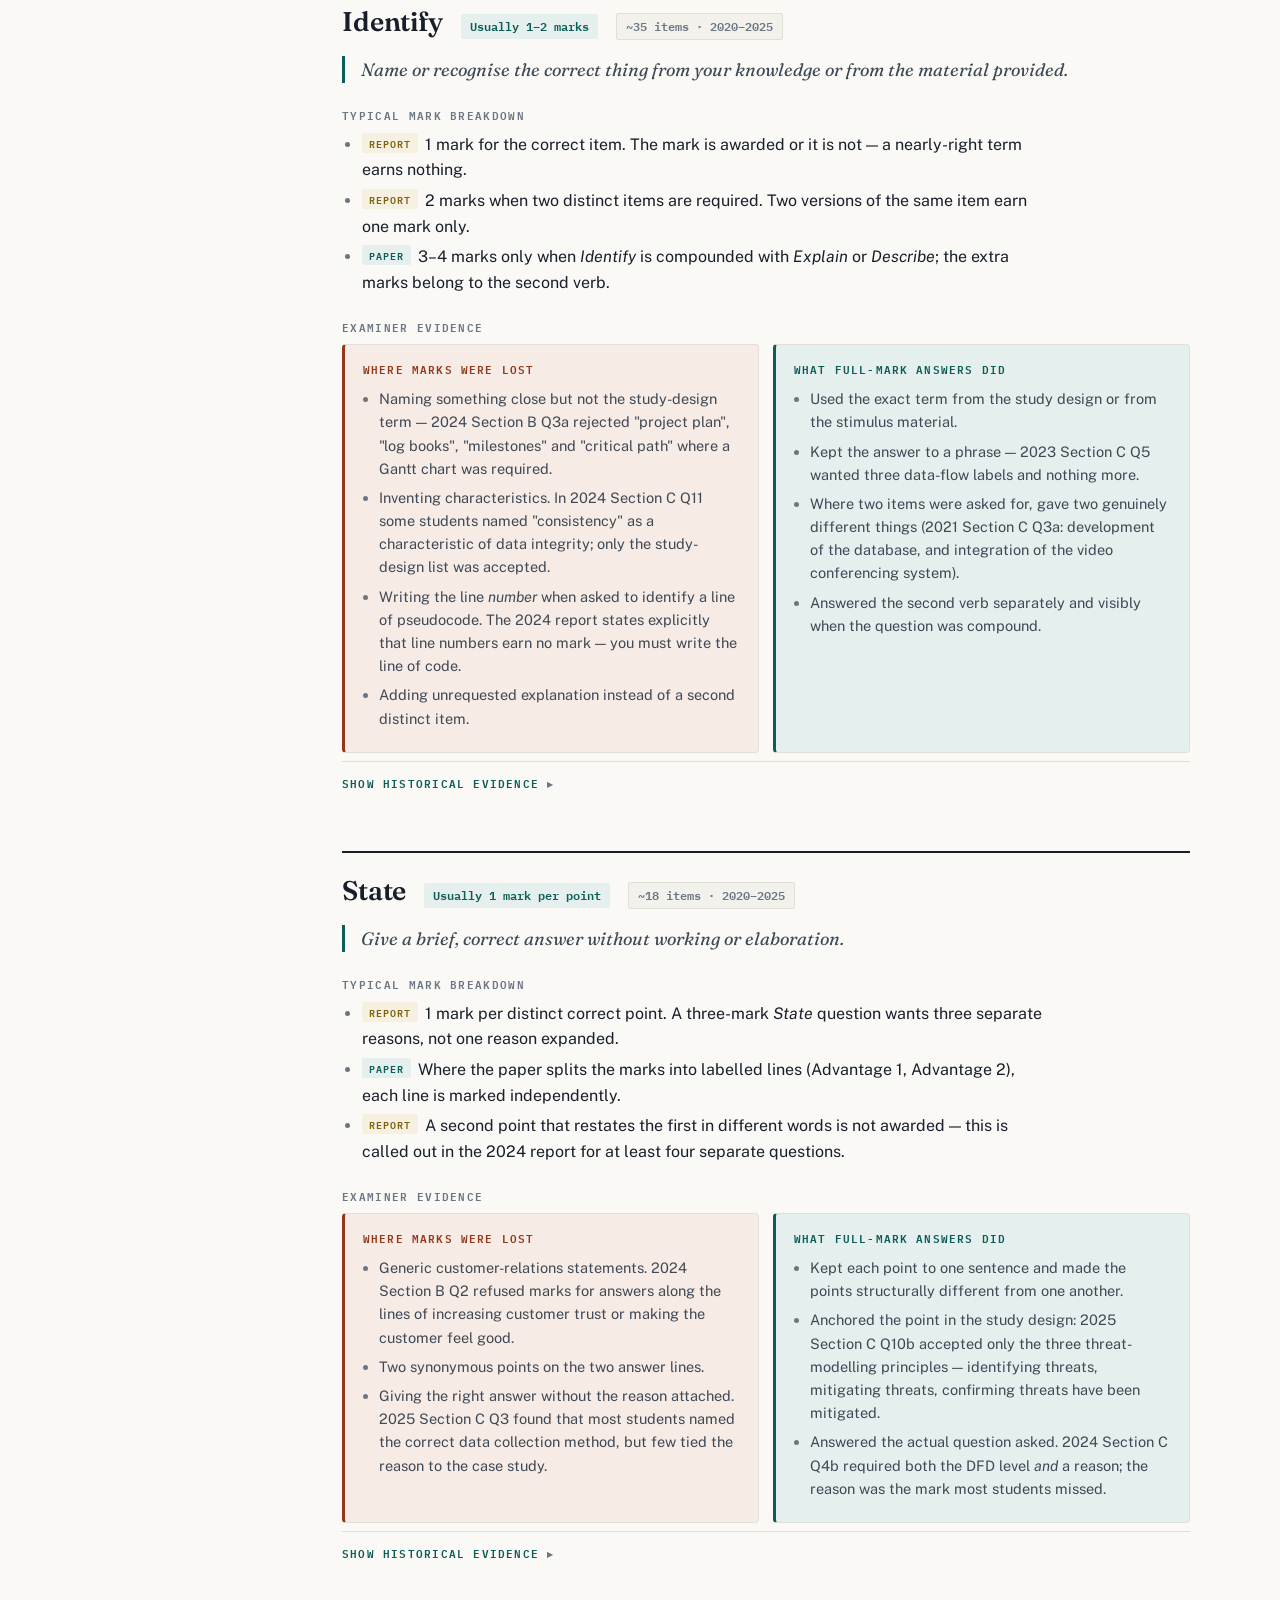
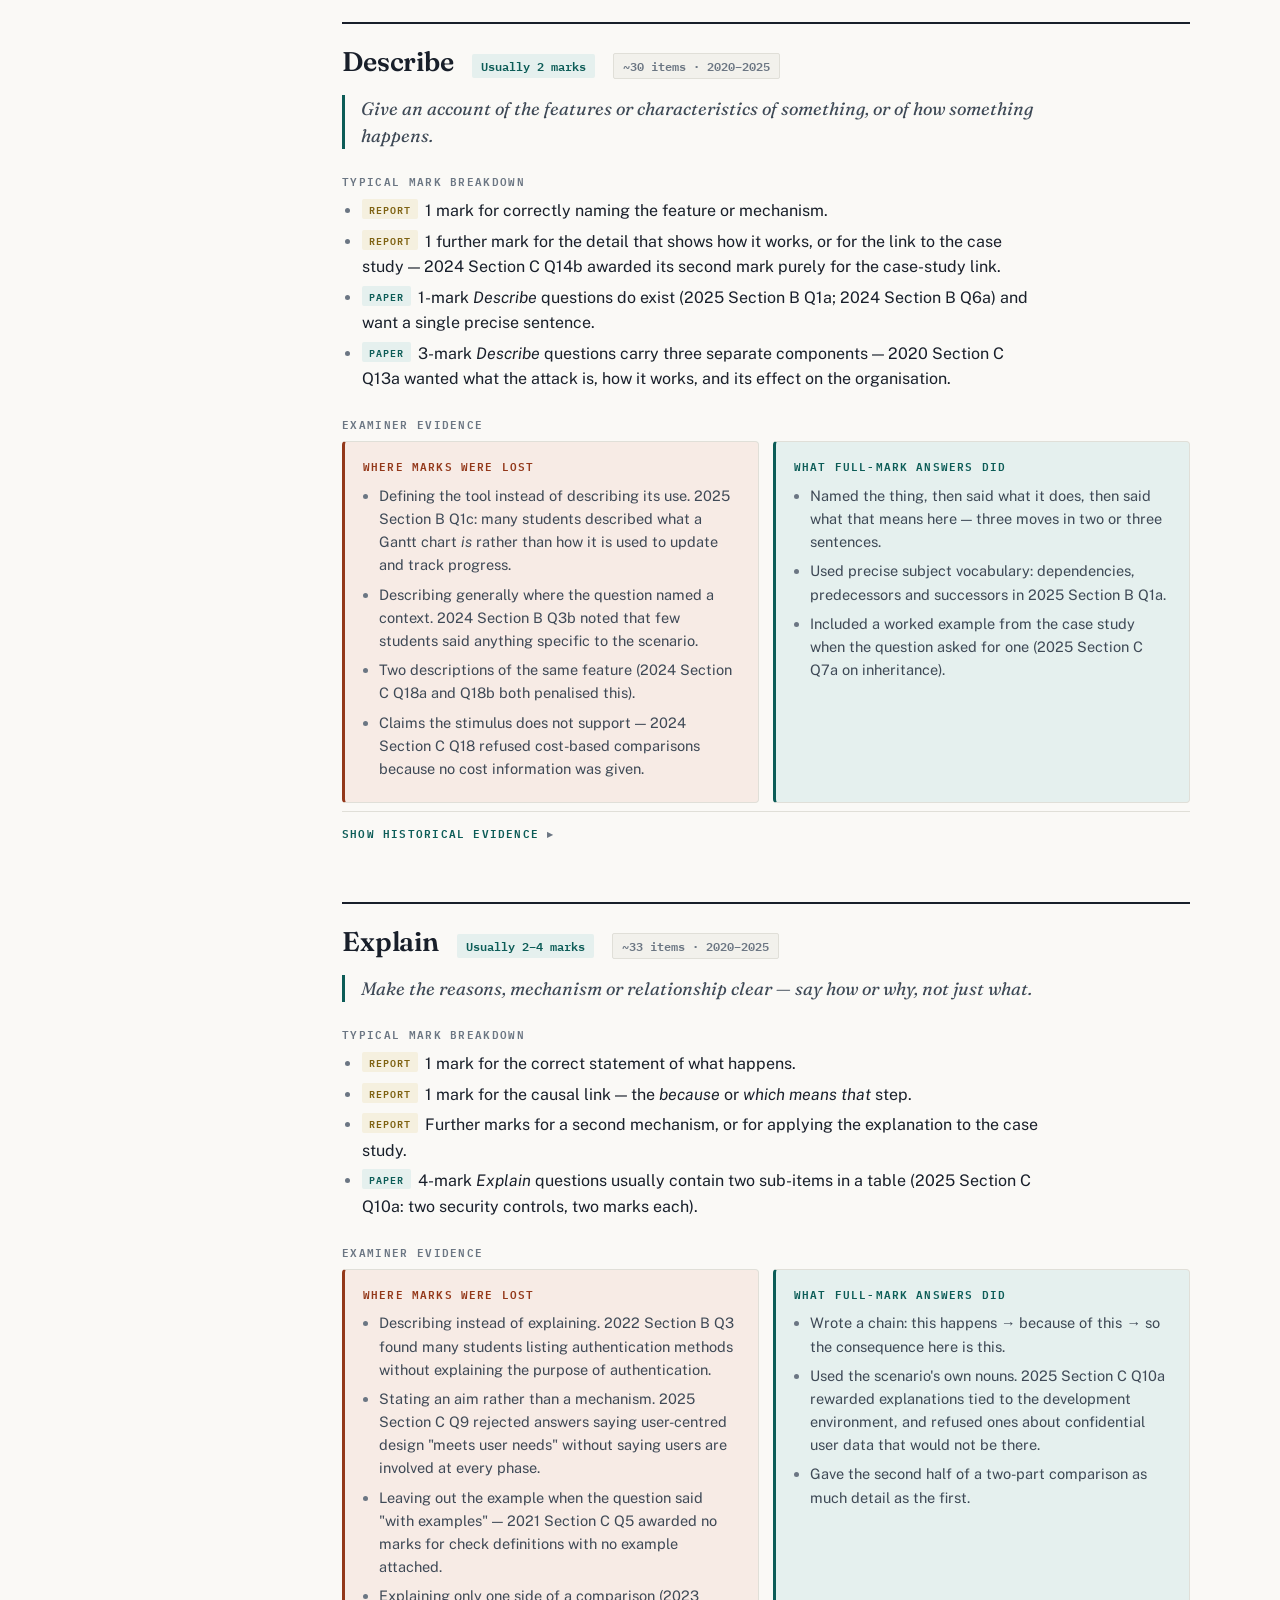
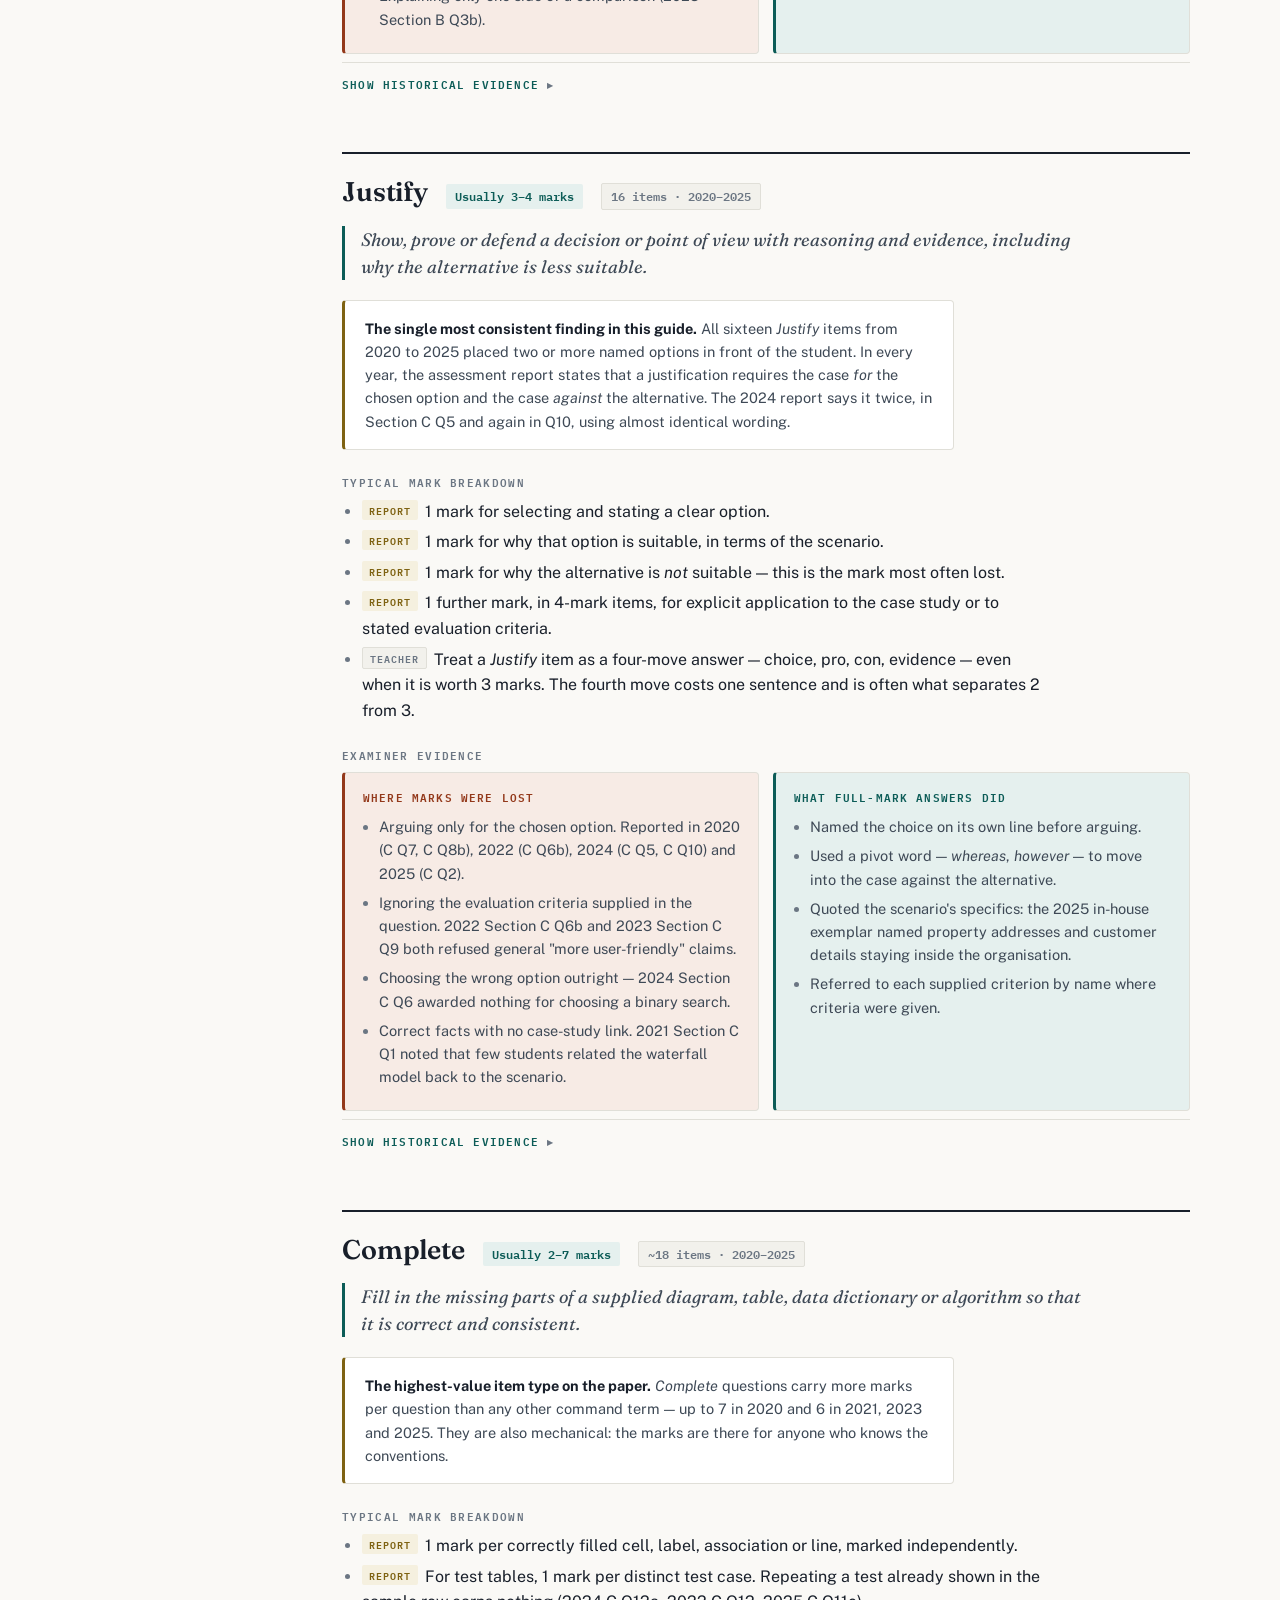
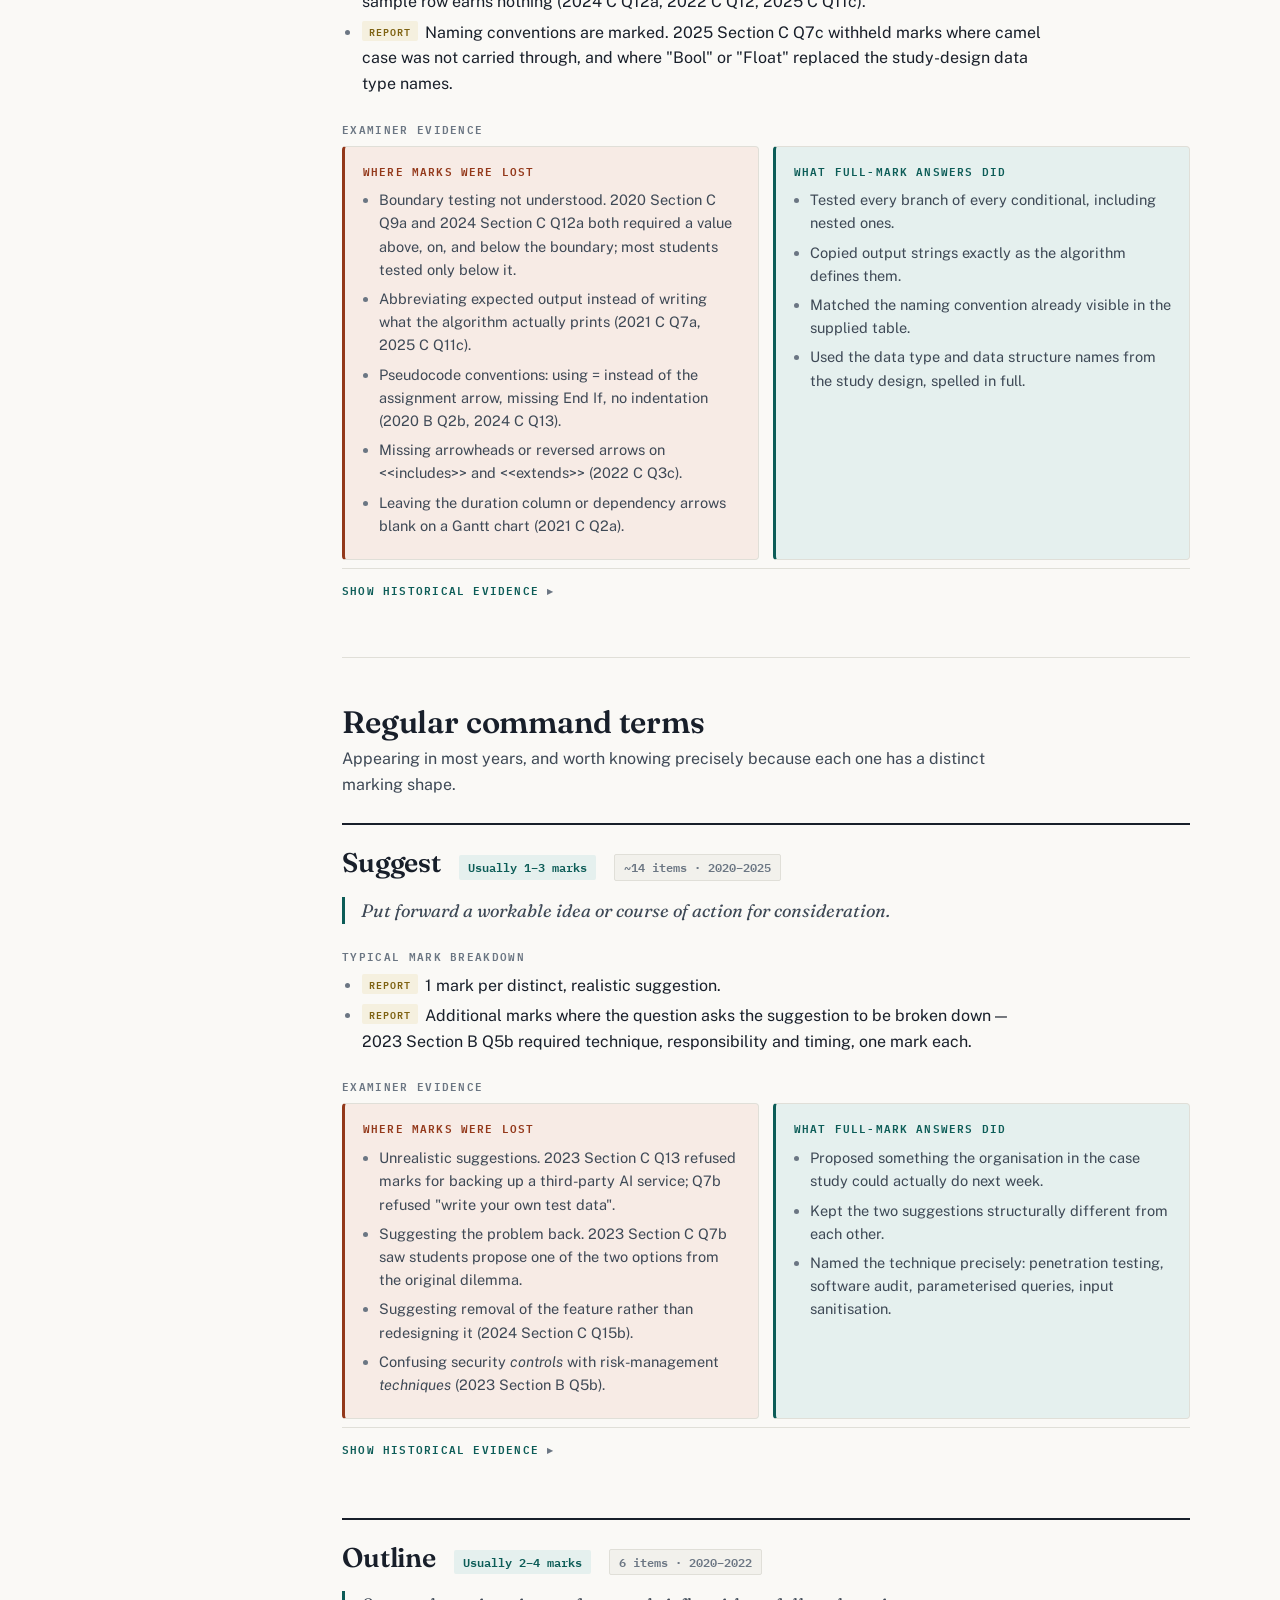
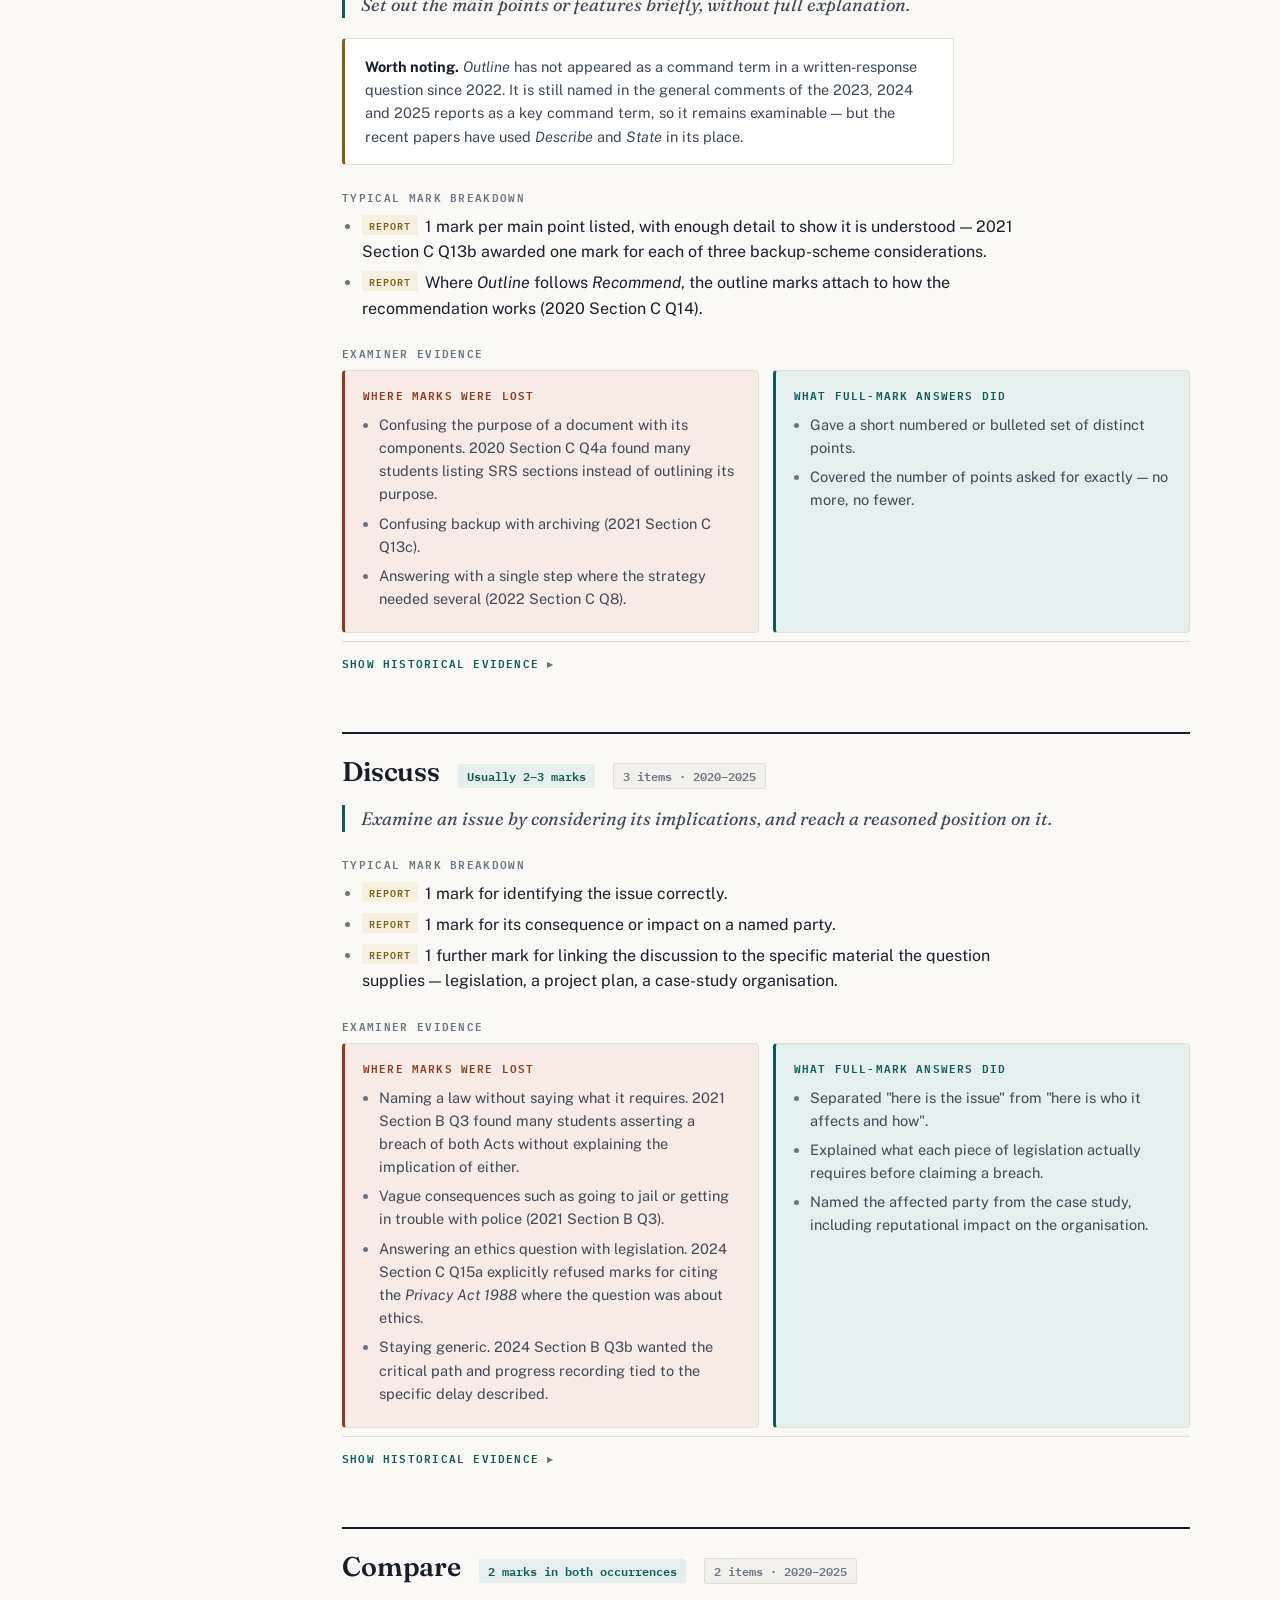
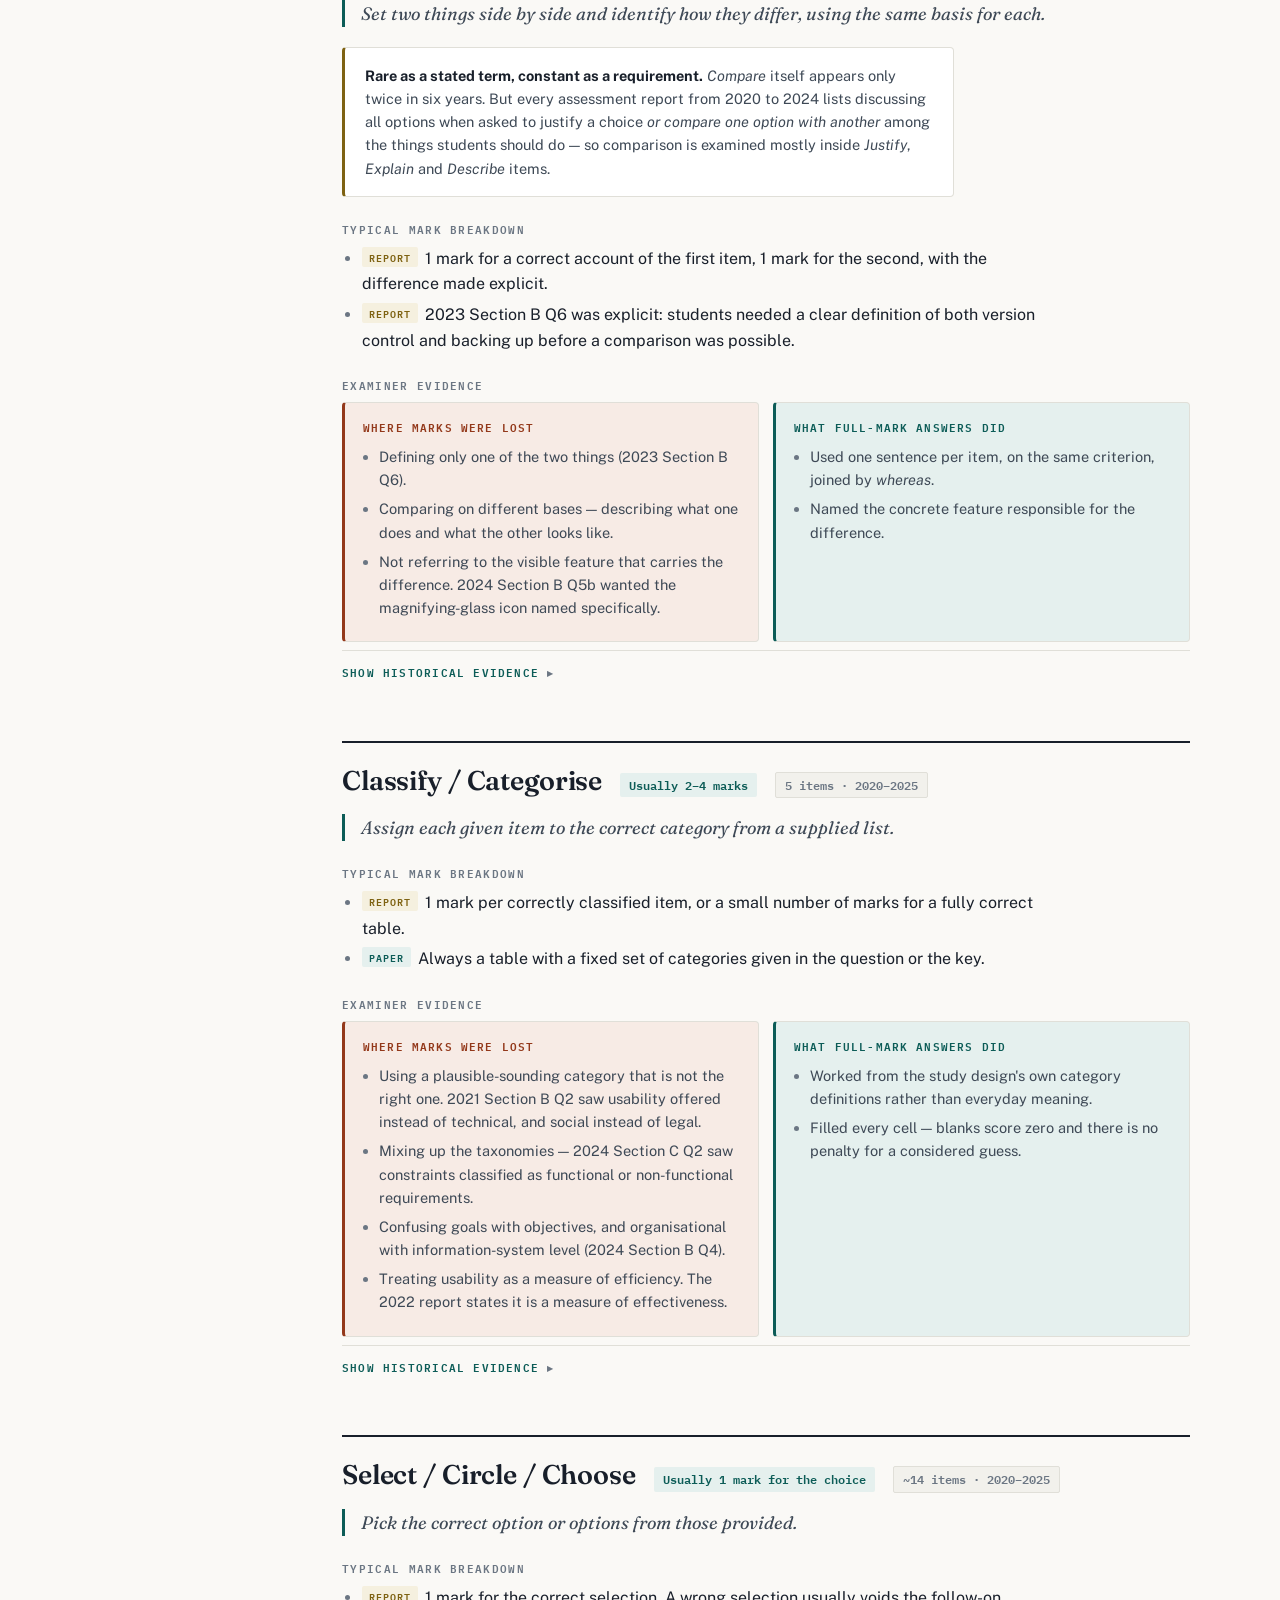
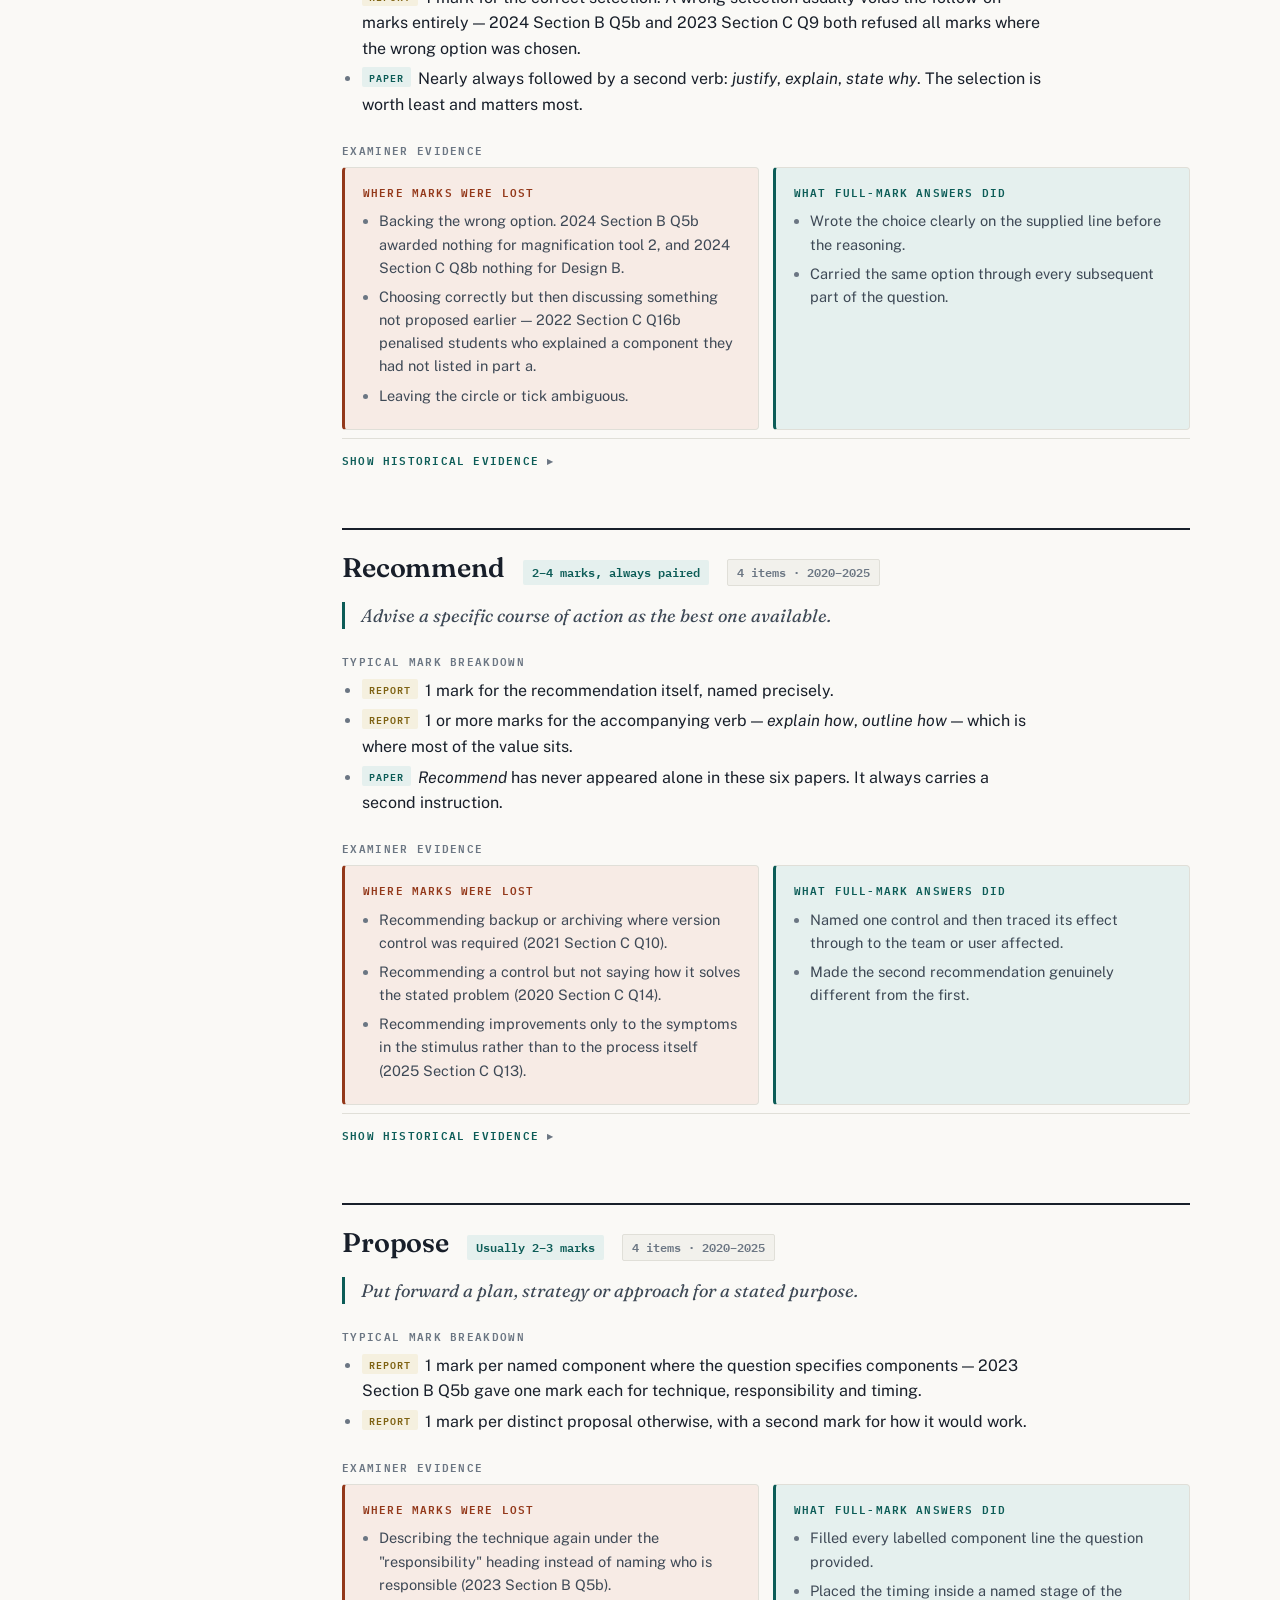
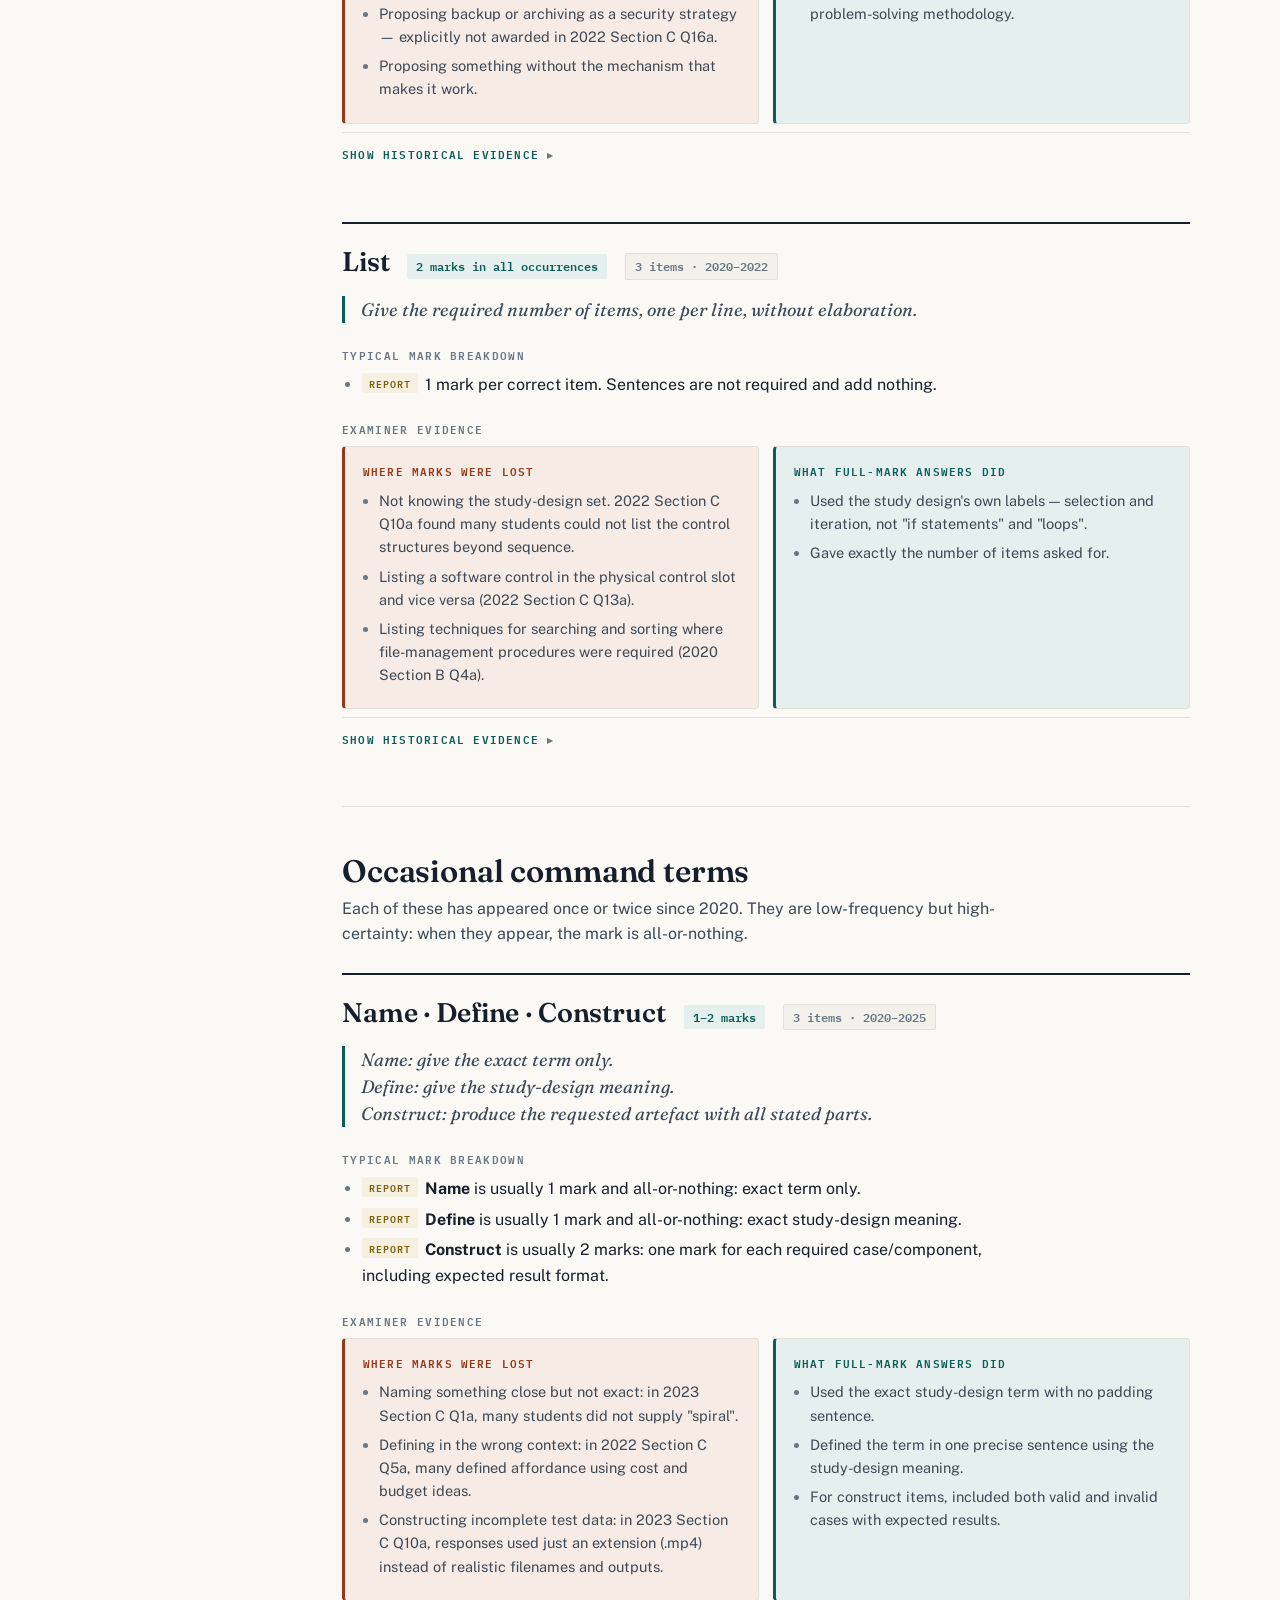
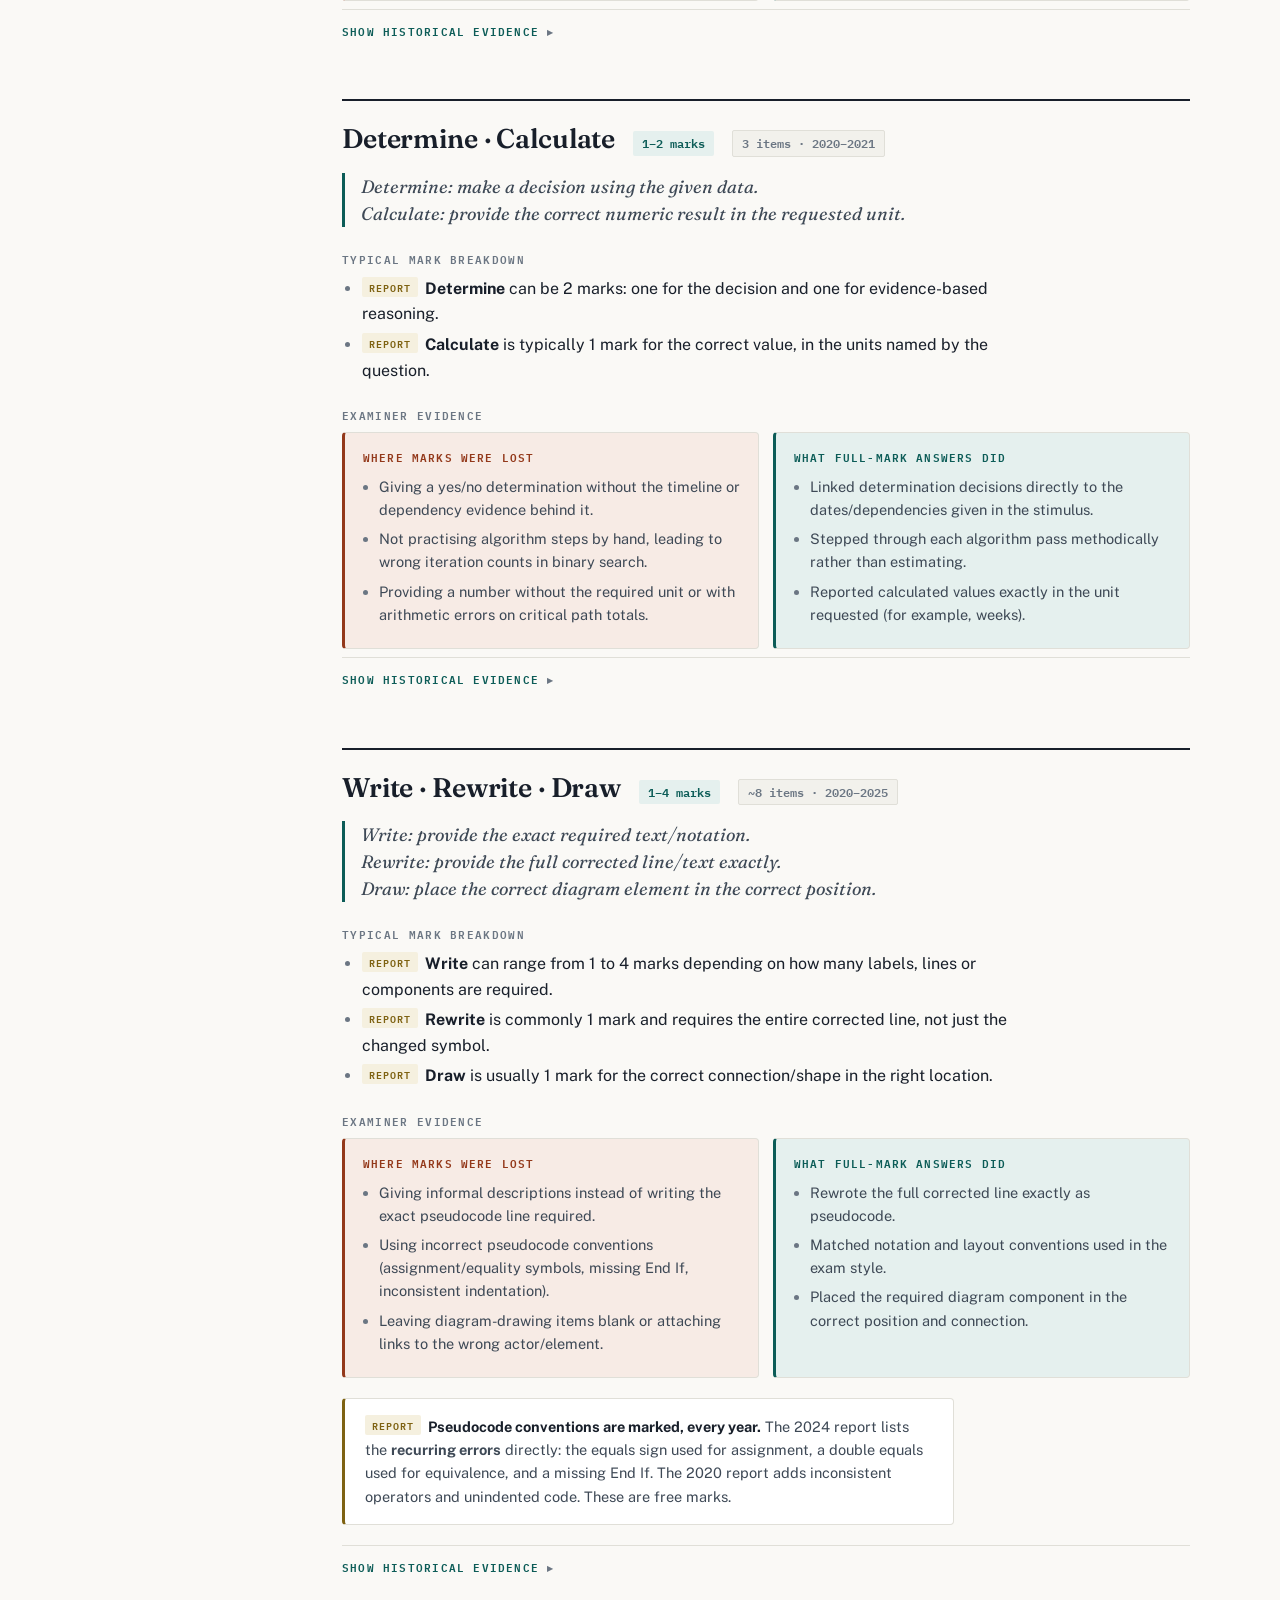
==== commit 842c1985: "Add summary page and fix inline script typing errors" ====
--- a/index.html
+++ b/index.html
@@ -388,6 +388,7 @@
   <ul>
     <li><span class="brand">VCE Software Development</span></li>
     <li><a href="#" aria-current="page">Command Terms Evidence Guide</a></li>
+    <li><a href="command-terms-summary.html">Command Terms Summary Table</a></li>
     <li><a href="key-knowledge.html">High-Frequency Key Knowledge</a></li>
   </ul>
 </nav>
@@ -409,7 +410,7 @@
     <nav class="rail" aria-label="Contents">
       <h5>Start here</h5>
       <a href="#intro">How to use this guide</a>
-      <a href="#summary">Summary table</a>
+      <a href="#summary">Summary table page</a>
       <h5>Core terms</h5>
       <a href="#identify">Identify</a>
       <a href="#state">State</a>
@@ -455,48 +456,20 @@
           <div><span class="tag read">Teacher</span>Our reading of the pattern. Useful, but not something VCAA has stated. Where a teacher note and report evidence disagree, the report wins.</div>
         </div>
 
-        <div class="prose" style="margin-top:24px">
-          <p>A word on how the paper is built. Section A is 20 multiple-choice questions. Section B is short-answer, five or six questions worth 20 marks in total. Section C is a case study, 13&ndash;19 questions worth 60 marks, and <em>every</em> answer in it must be applied to the case study. Command terms behave the same way in Sections B and C, but <b>Section C adds a second requirement on top of the command term: the case study reference</b>. That single difference accounts for a large share of the marks lost each year.</p>
-          <p>Most questions carry a <em>compound</em> instruction &mdash; <span style="font-style:italic">identify and explain</span>, <span style="font-style:italic">state&hellip; and provide one reason</span>, <span style="font-style:italic">describe&hellip; and recommend</span>. Each verb is a separate job, and the marks split across them. Missing the second verb is the most common way a strong answer ends up with half the marks.</p>
-          <p><strong>How the marks work.</strong> <u>VCAA awards whole marks only</u>. There are no half marks and no partial credit within a mark: for each mark, the assessor decides that the response has met the requirement or it has not. <u>A three-mark question is three separate decisions</u>. This is why the phrasing throughout this guide is always <em>one mark for&hellip;</em> &mdash; each mark has its own requirement, and an answer that half-meets it earns nothing for that mark. It is also why two reworded versions of the same point cannot score twice: the second decision has nothing new to assess.</p>
-        </div>
+        <details class="ans" style="margin-top:24px">
+          <summary>Show more detail</summary>
+          <div class="ans-body prose">
+            <p>A word on how the paper is built. Section A is 20 multiple-choice questions. Section B is short-answer, five or six questions worth 20 marks in total. Section C is a case study, 13&ndash;19 questions worth 60 marks, and <em>every</em> answer in it must be applied to the case study. Command terms behave the same way in Sections B and C, but <b>Section C adds a second requirement on top of the command term: the case study reference</b>. That single difference accounts for a large share of the marks lost each year.</p>
+            <p>Most questions carry a <em>compound</em> instruction &mdash; <span style="font-style:italic">identify and explain</span>, <span style="font-style:italic">state&hellip; and provide one reason</span>, <span style="font-style:italic">describe&hellip; and recommend</span>. Each verb is a separate job, and the marks split across them. Missing the second verb is the most common way a strong answer ends up with half the marks.</p>
+            <p><strong>How the marks work.</strong> <u>VCAA awards whole marks only</u>. There are no half marks and no partial credit within a mark: for each mark, the assessor decides that the response has met the requirement or it has not. <u>A three-mark question is three separate decisions</u>. This is why the phrasing throughout this guide is always <em>one mark for&hellip;</em> &mdash; each mark has its own requirement, and an answer that half-meets it earns nothing for that mark. It is also why two reworded versions of the same point cannot score twice: the second decision has nothing new to assess.</p>
+          </div>
+        </details>
       </section>
 
       <!-- SUMMARY -->
       <section id="summary" class="band">
-        <h2>Summary table of command terms</h2>
-        <p class="lede">Every command term verified in the written-response sections of the 2020&ndash;2025 papers, with the mark range actually observed and how often it appeared.</p>
-
-        <div class="scroller">
-          <table>
-            <thead>
-              <tr><th>Command term</th><th class="num">Marks seen</th><th class="num">Items 20–25</th><th>What the question is really asking</th></tr>
-            </thead>
-            <tbody>
-              <tr><td class="term-cell">Identify</td><td class="num">1–4</td><td class="num">~35</td><td>Name the correct thing. No elaboration unless a second verb asks for it.</td></tr>
-              <tr><td class="term-cell">Explain</td><td class="num">2–6</td><td class="num">~33</td><td>Say how or why something works, with the causal link made visible.</td></tr>
-              <tr><td class="term-cell">Describe</td><td class="num">1–4</td><td class="num">~30</td><td>Give the features or characteristics of something, in context.</td></tr>
-              <tr><td class="term-cell">State</td><td class="num">1–4</td><td class="num">~18</td><td>A short, correct answer. One mark per distinct point.</td></tr>
-              <tr><td class="term-cell">Complete</td><td class="num">2–7</td><td class="num">~18</td><td>Fill in a diagram, test table, data dictionary or pseudocode correctly.</td></tr>
-              <tr><td class="term-cell">Justify</td><td class="num">2–4</td><td class="num">16</td><td>Choose one option, argue for it, <em>and</em> argue against the alternative <em>and</em> link to the stimulus.</td></tr>
-              <tr><td class="term-cell">Suggest</td><td class="num">1–4</td><td class="num">~14</td><td>Offer a workable course of action that fits the scenario.</td></tr>
-              <tr><td class="term-cell">Select / Circle / Choose</td><td class="num">1–4</td><td class="num">~14</td><td>Pick from given options. Usually 1 mark, usually followed by a second verb.</td></tr>
-              <tr><td class="term-cell">Outline</td><td class="num">2–4</td><td class="num">6</td><td>Set out the main points briefly &mdash; more than State, less than Describe.</td></tr>
-              <tr><td class="term-cell">Classify / Categorise</td><td class="num">2–4</td><td class="num">5</td><td>Sort given items into given categories. Usually a table.</td></tr>
-              <tr><td class="term-cell">Recommend</td><td class="num">2–4</td><td class="num">4</td><td>Advise a specific action. Always paired with a second verb.</td></tr>
-              <tr><td class="term-cell">Propose</td><td class="num">2–3</td><td class="num">4</td><td>Put forward a plan or strategy, usually with named components.</td></tr>
-              <tr><td class="term-cell">Discuss</td><td class="num">2–3</td><td class="num">3</td><td>Work through the implications of an issue, not just name it.</td></tr>
-              <tr><td class="term-cell">List</td><td class="num">2</td><td class="num">3</td><td>Items only. No sentences required.</td></tr>
-              <tr><td class="term-cell">Compare</td><td class="num">2</td><td class="num">2</td><td>Set two things against each other on the same criterion.</td></tr>
-              <tr><td class="term-cell">Determine</td><td class="num">1–2</td><td class="num">2</td><td>Work it out and commit to an answer.</td></tr>
-              <tr><td class="term-cell">Name</td><td class="num">1</td><td class="num">1</td><td>The exact term, nothing else.</td></tr>
-              <tr><td class="term-cell">Define</td><td class="num">1</td><td class="num">1</td><td>The study-design meaning of the term.</td></tr>
-              <tr><td class="term-cell">Construct</td><td class="num">2</td><td class="num">1</td><td>Build a complete set &mdash; here, a set of tests.</td></tr>
-              <tr><td class="term-cell">Calculate</td><td class="num">1</td><td class="num">1</td><td>A numeric answer, in the units asked for.</td></tr>
-              <tr><td class="term-cell">Write / Rewrite / Draw</td><td class="num">1–4</td><td class="num">~8</td><td>Produce the artefact itself &mdash; a line of pseudocode, a label, an association.</td></tr>
-            </tbody>
-          </table>
-        </div>
+        <h2>Summary table moved</h2>
+        <p class="lede">The summary table now has its own page so it can hold the exact expectation statement for each command term, including grouped occasional terms.</p>
       </section>
 
       <!-- ============ CORE TERMS ============ -->
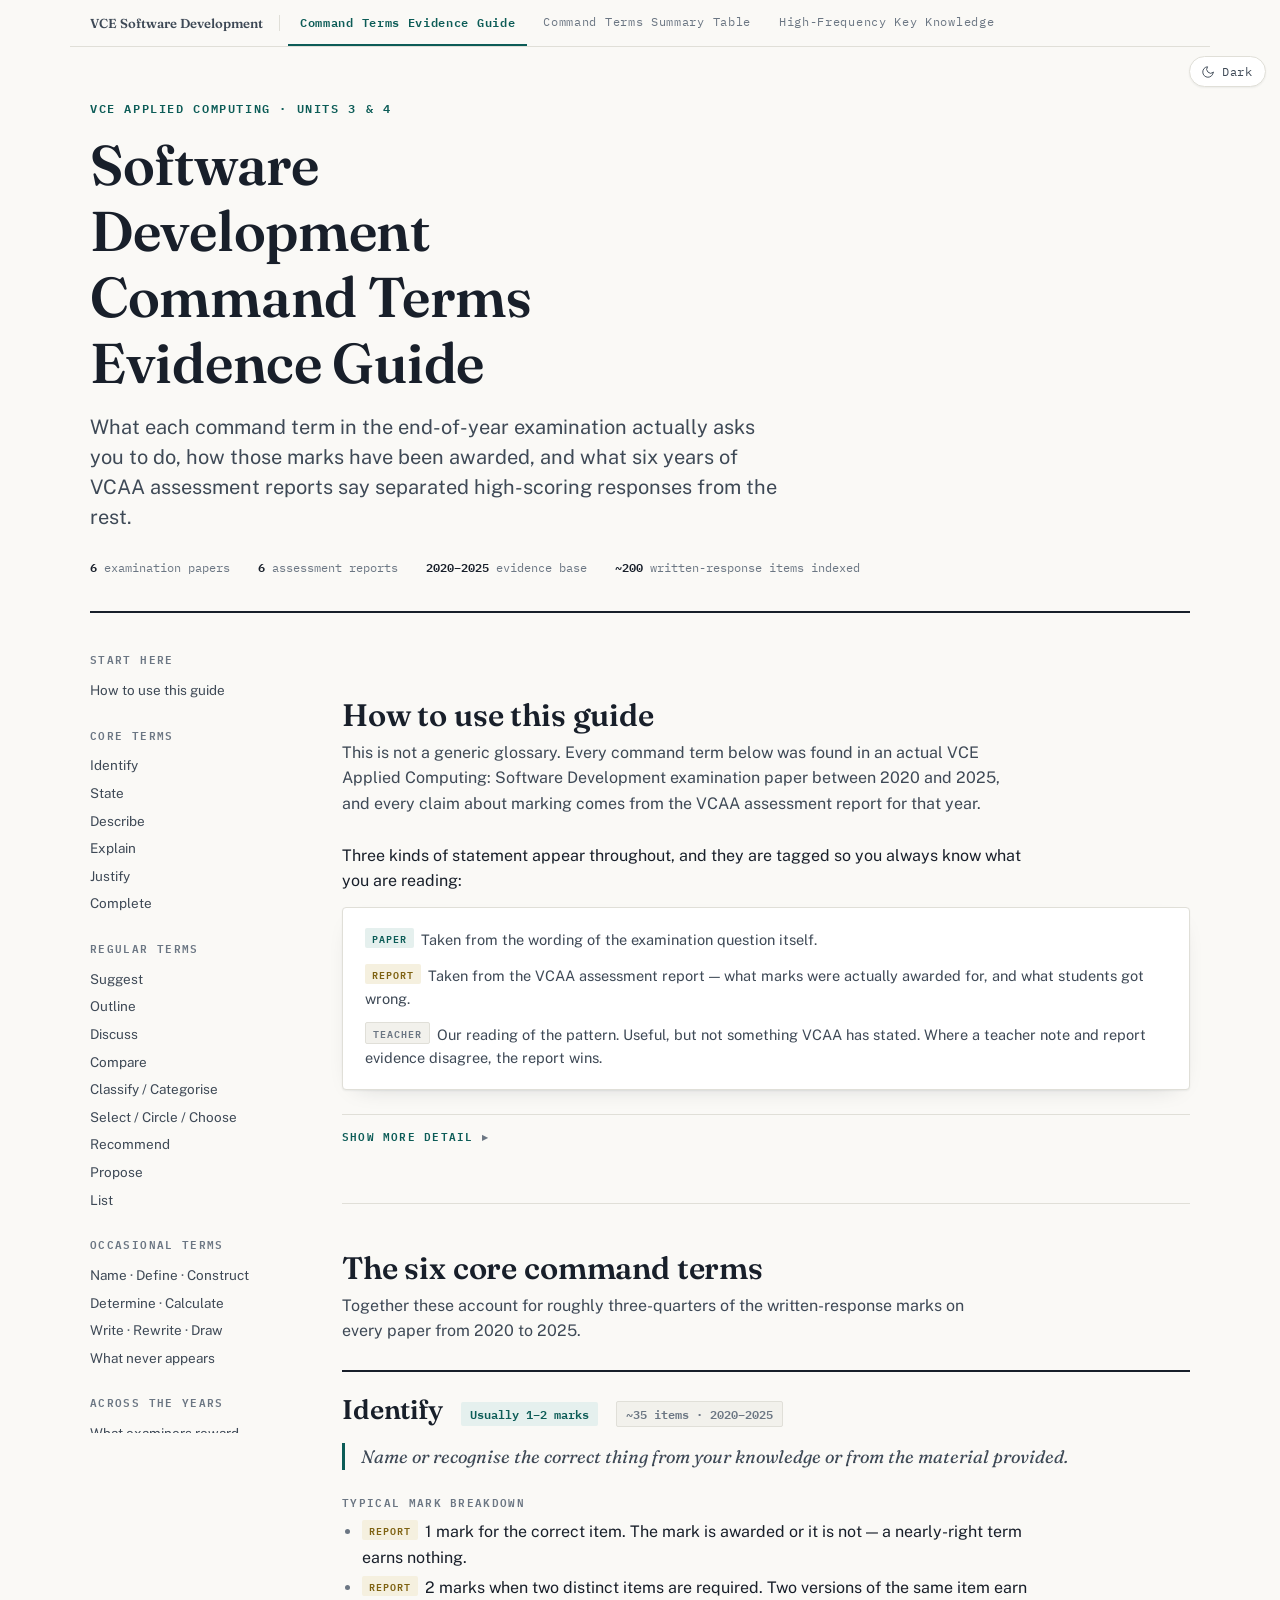
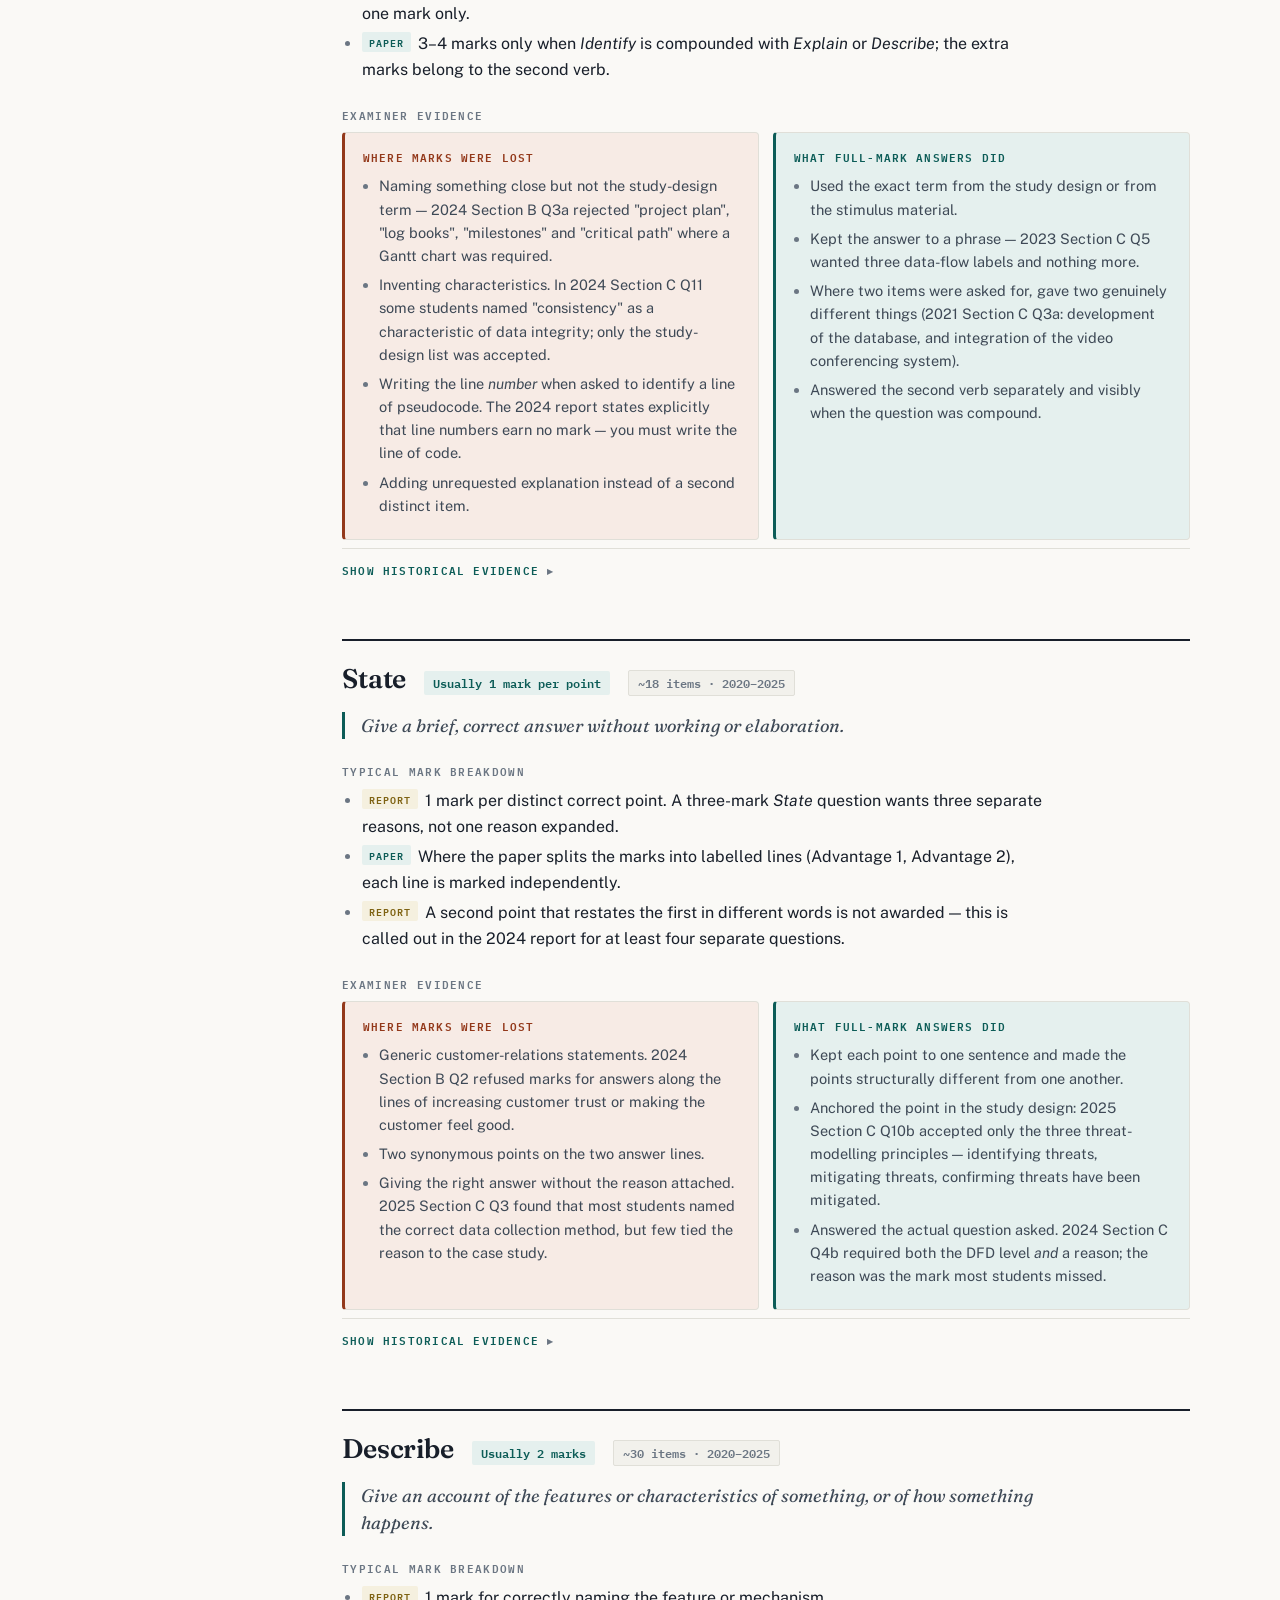
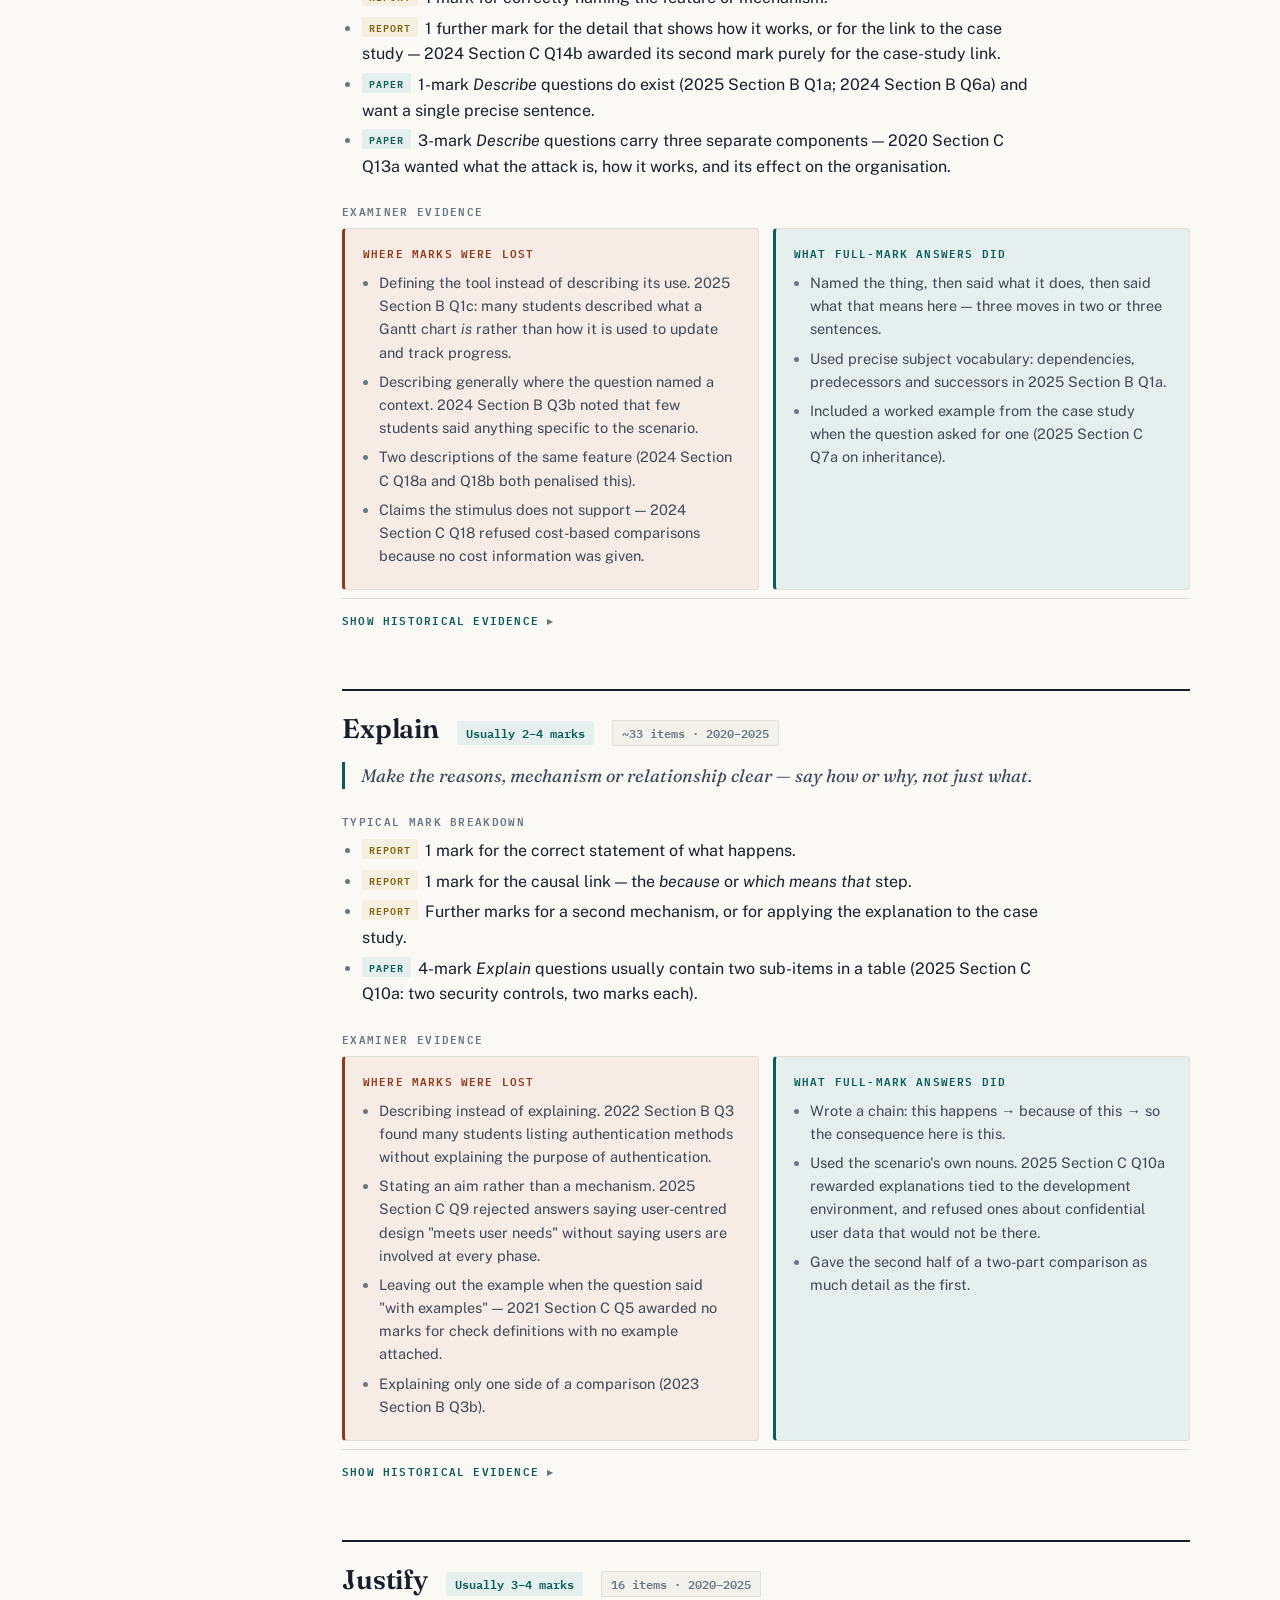
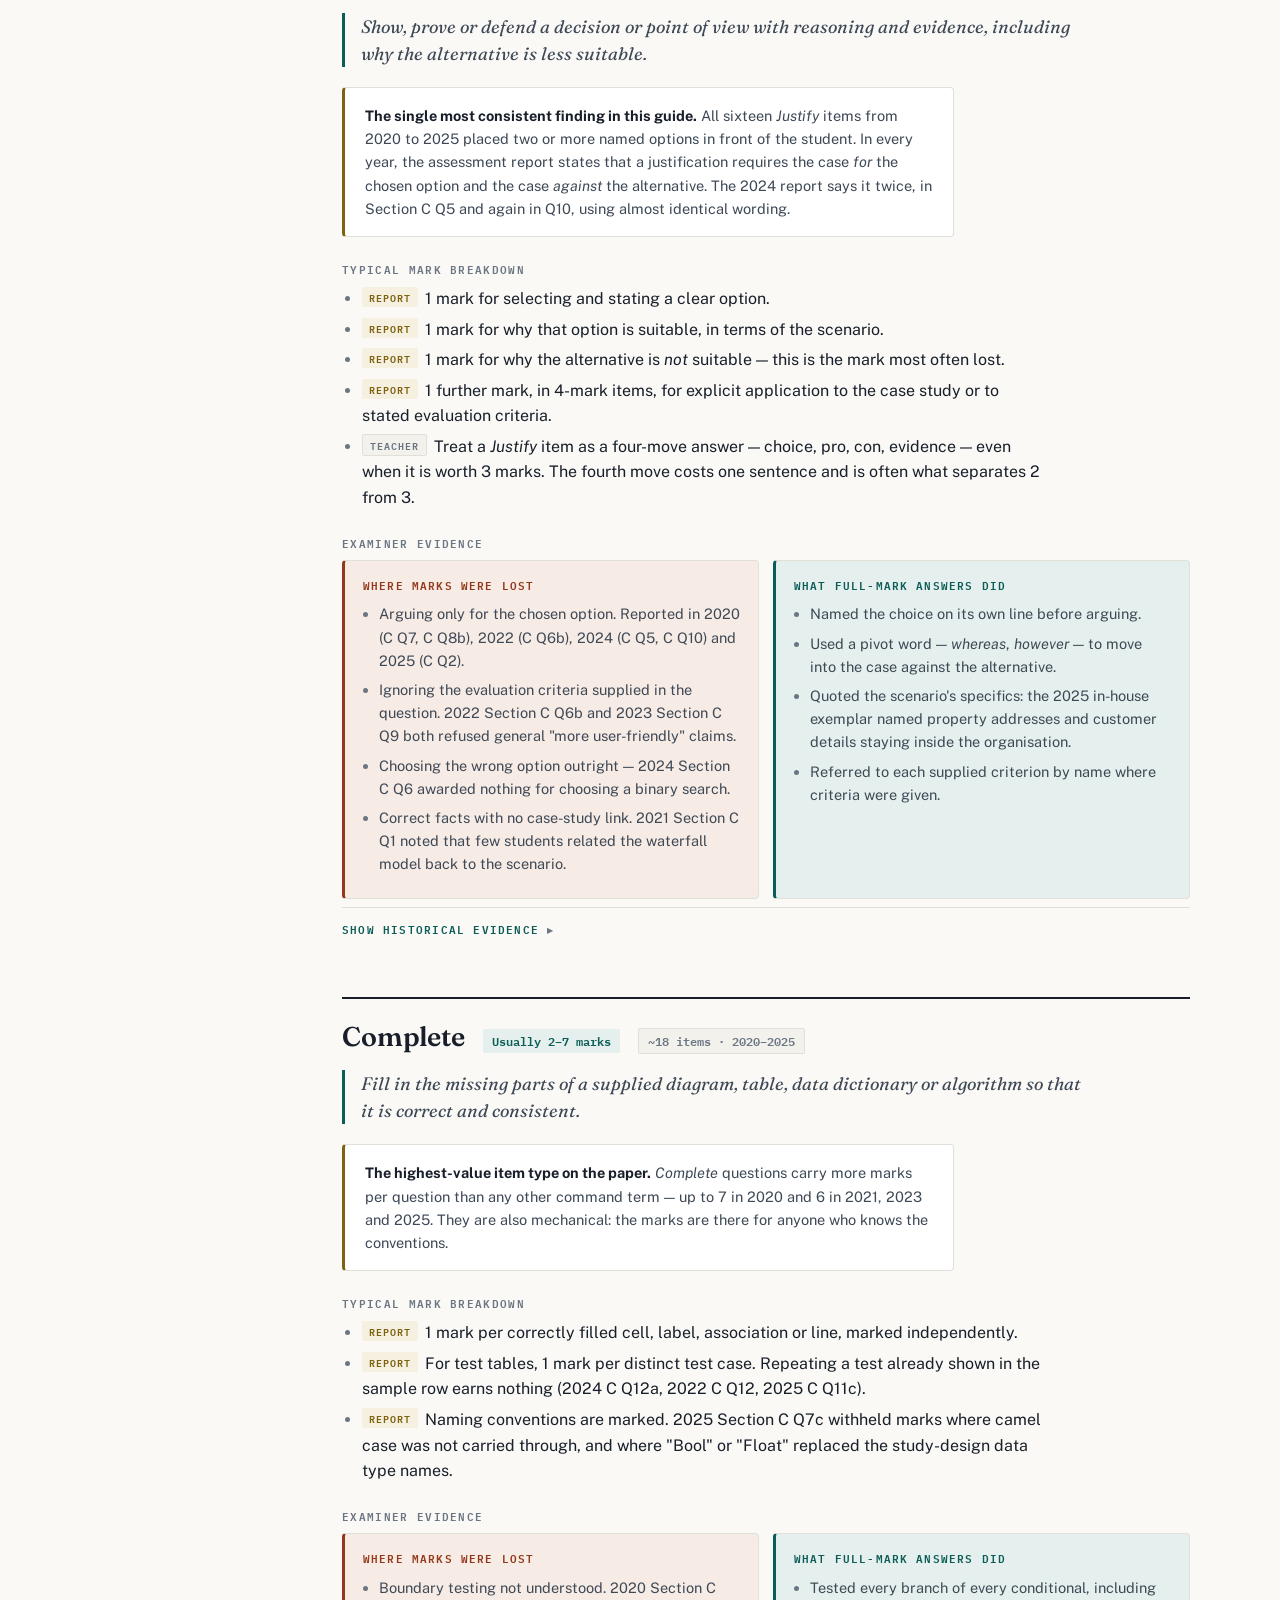
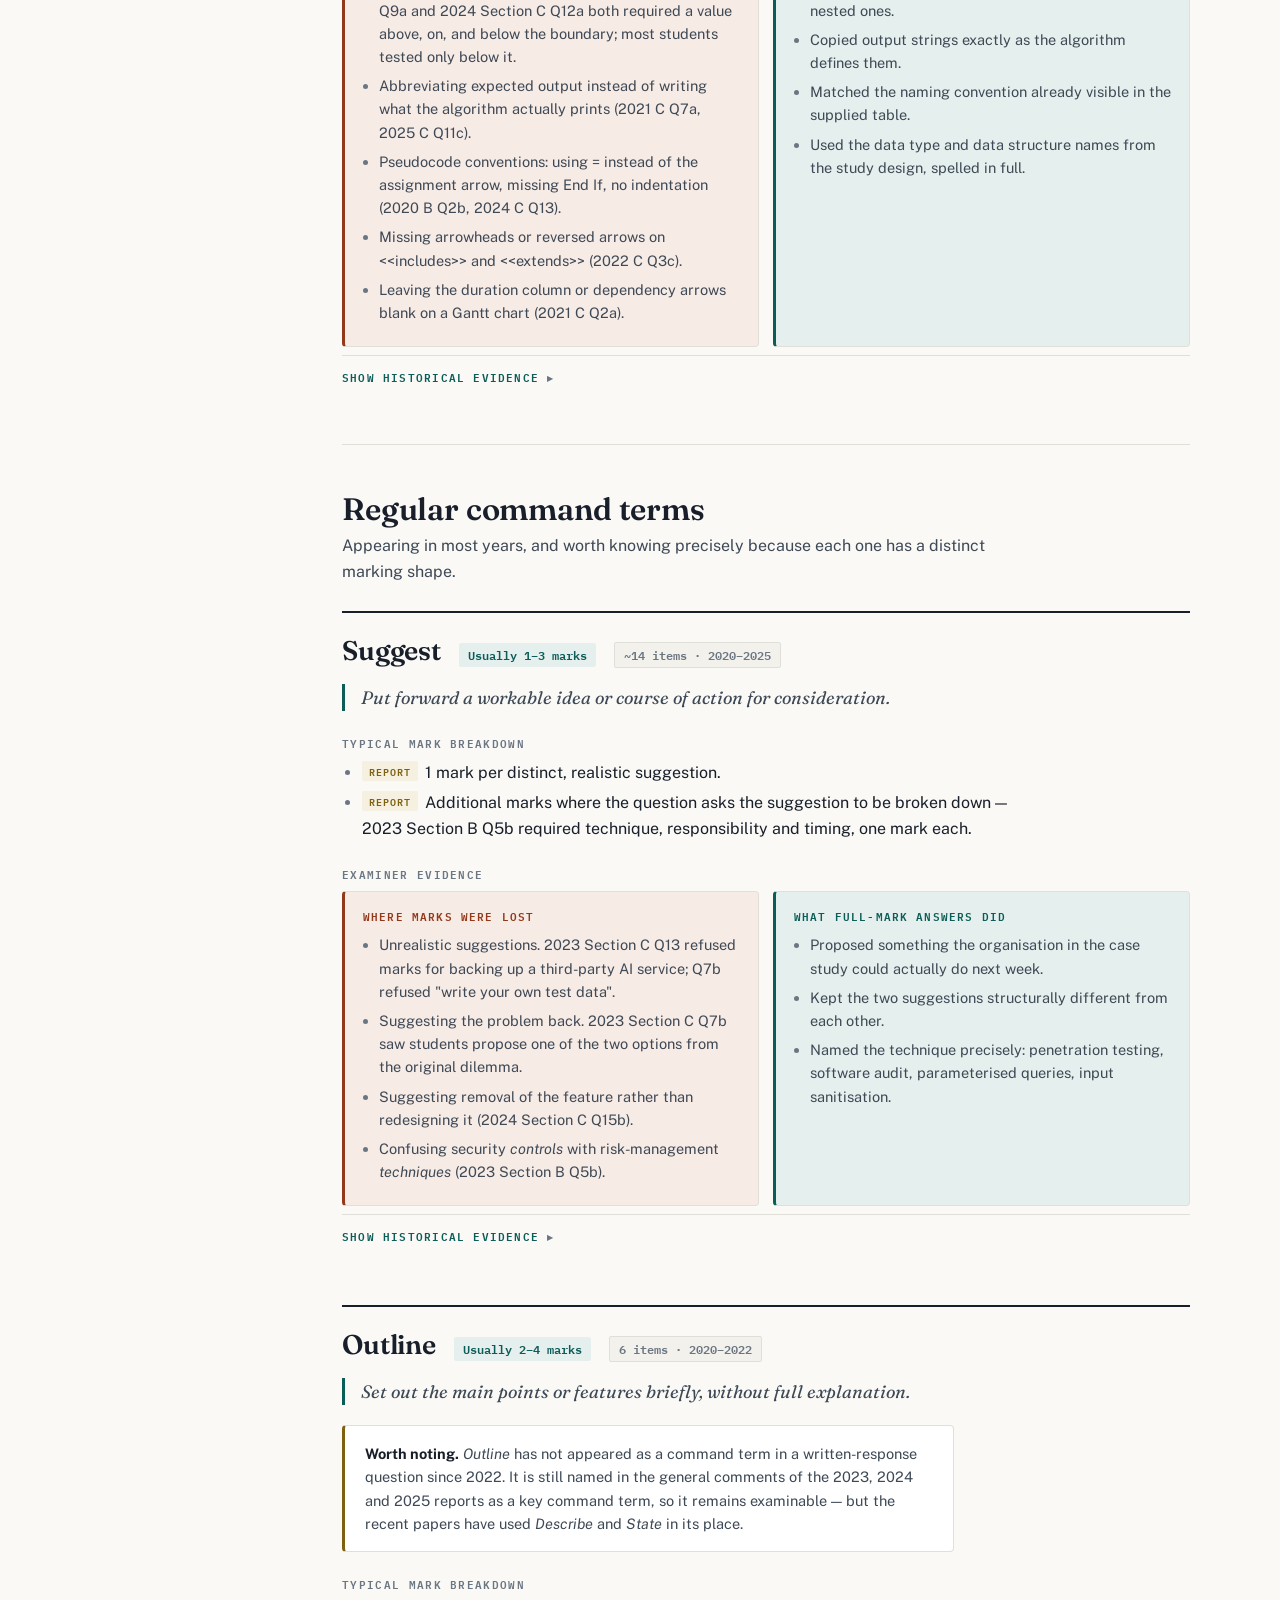
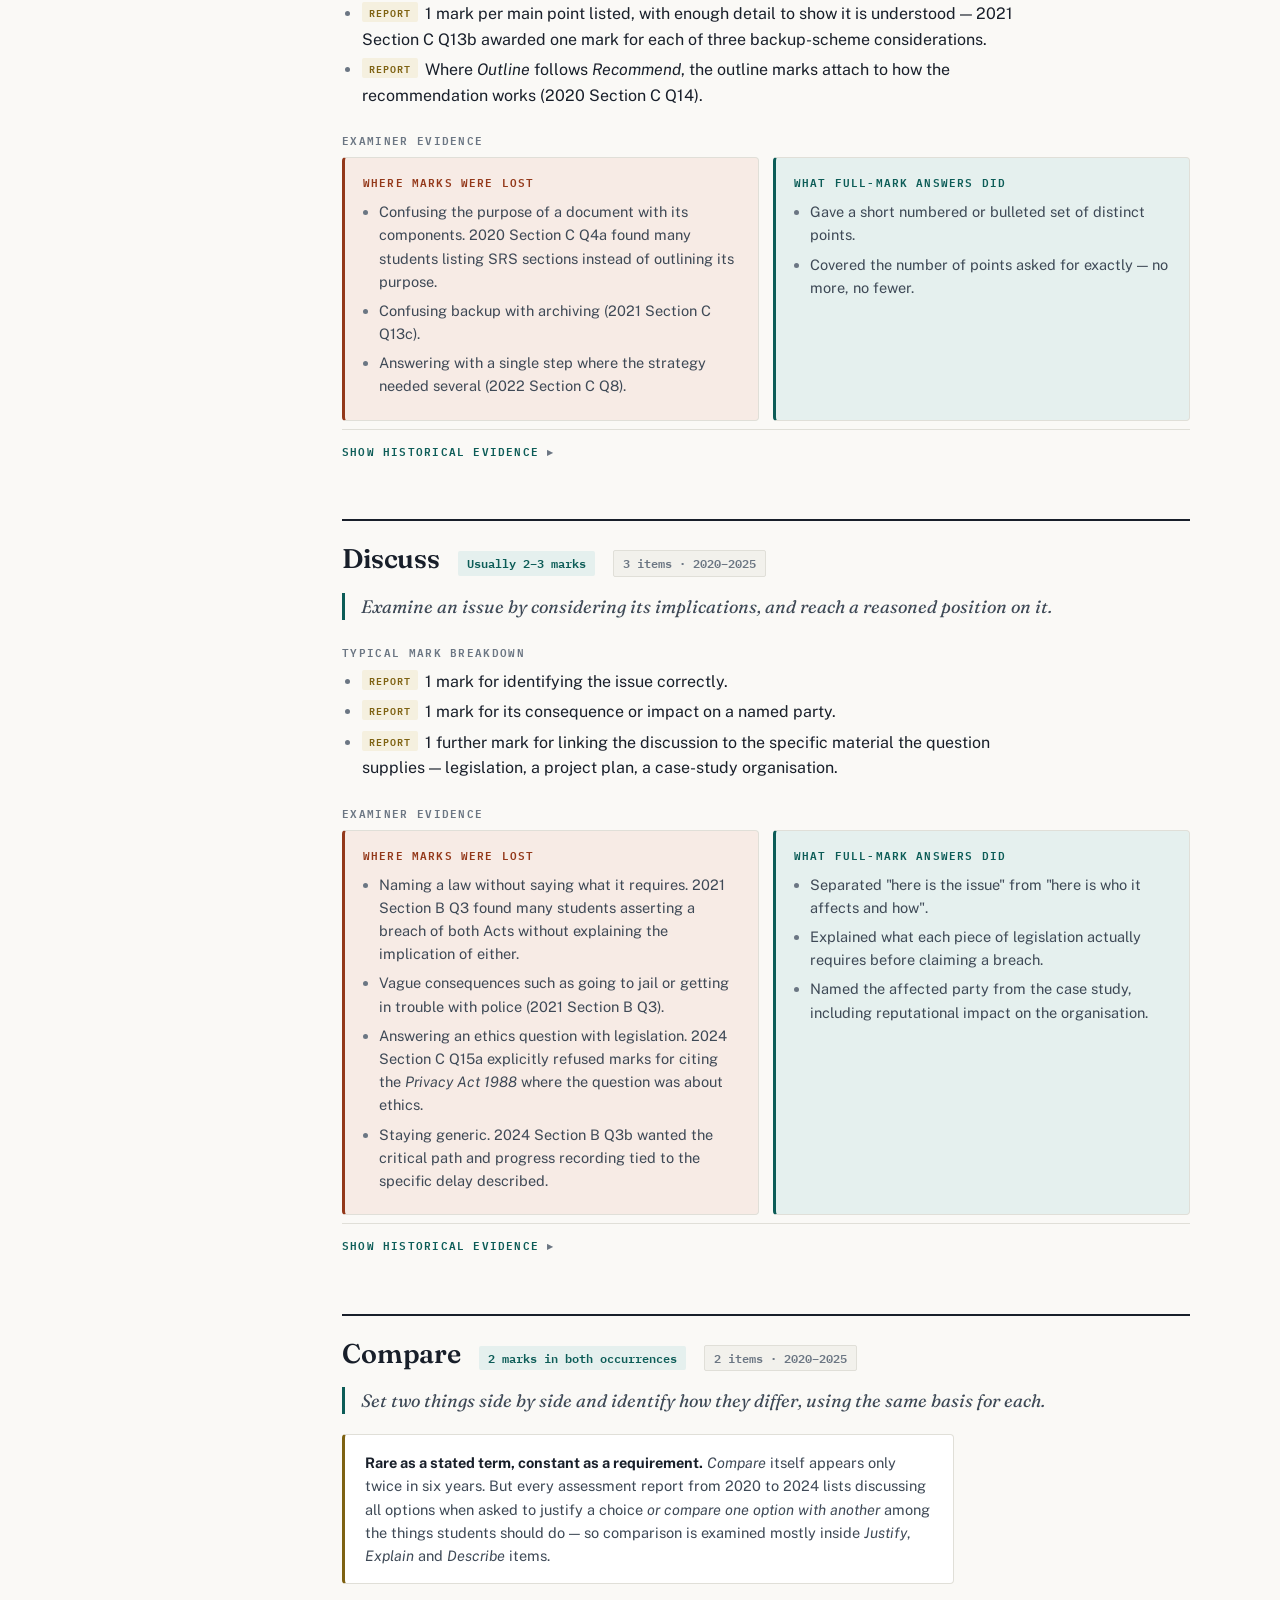
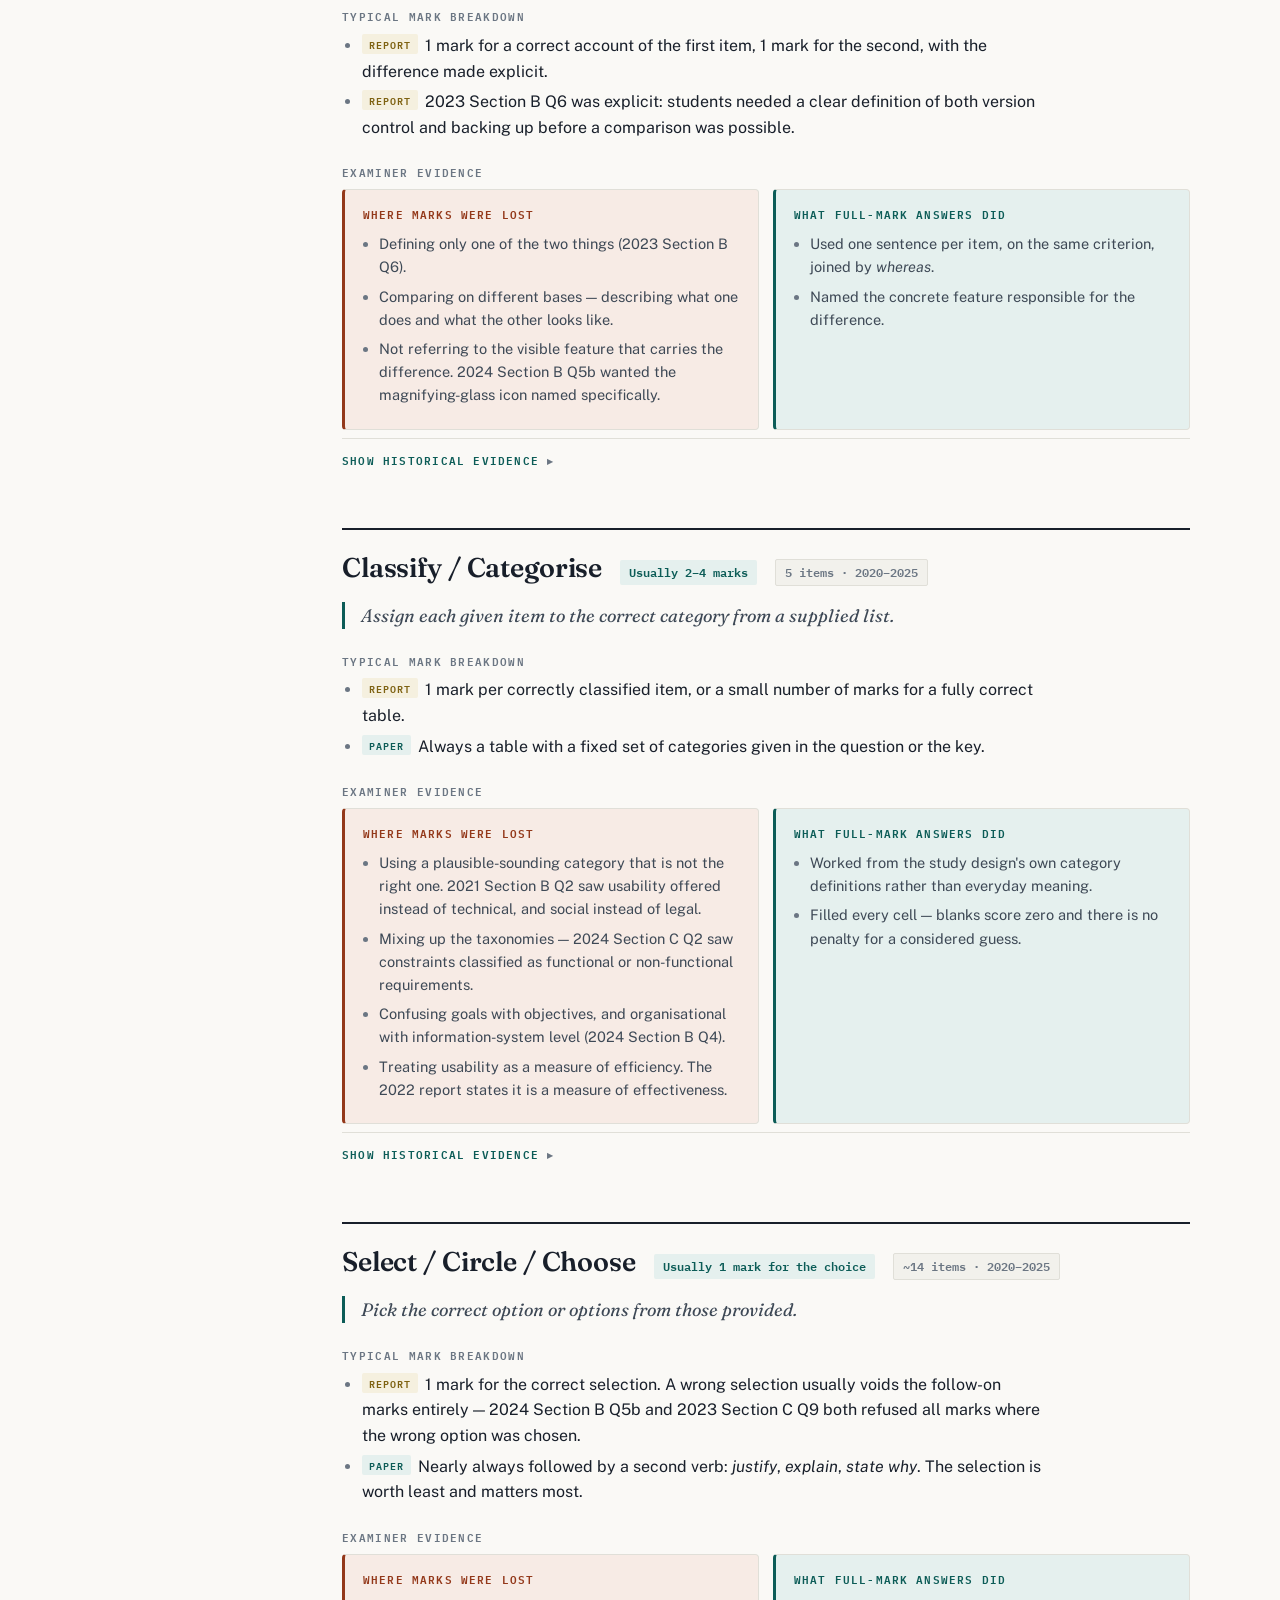
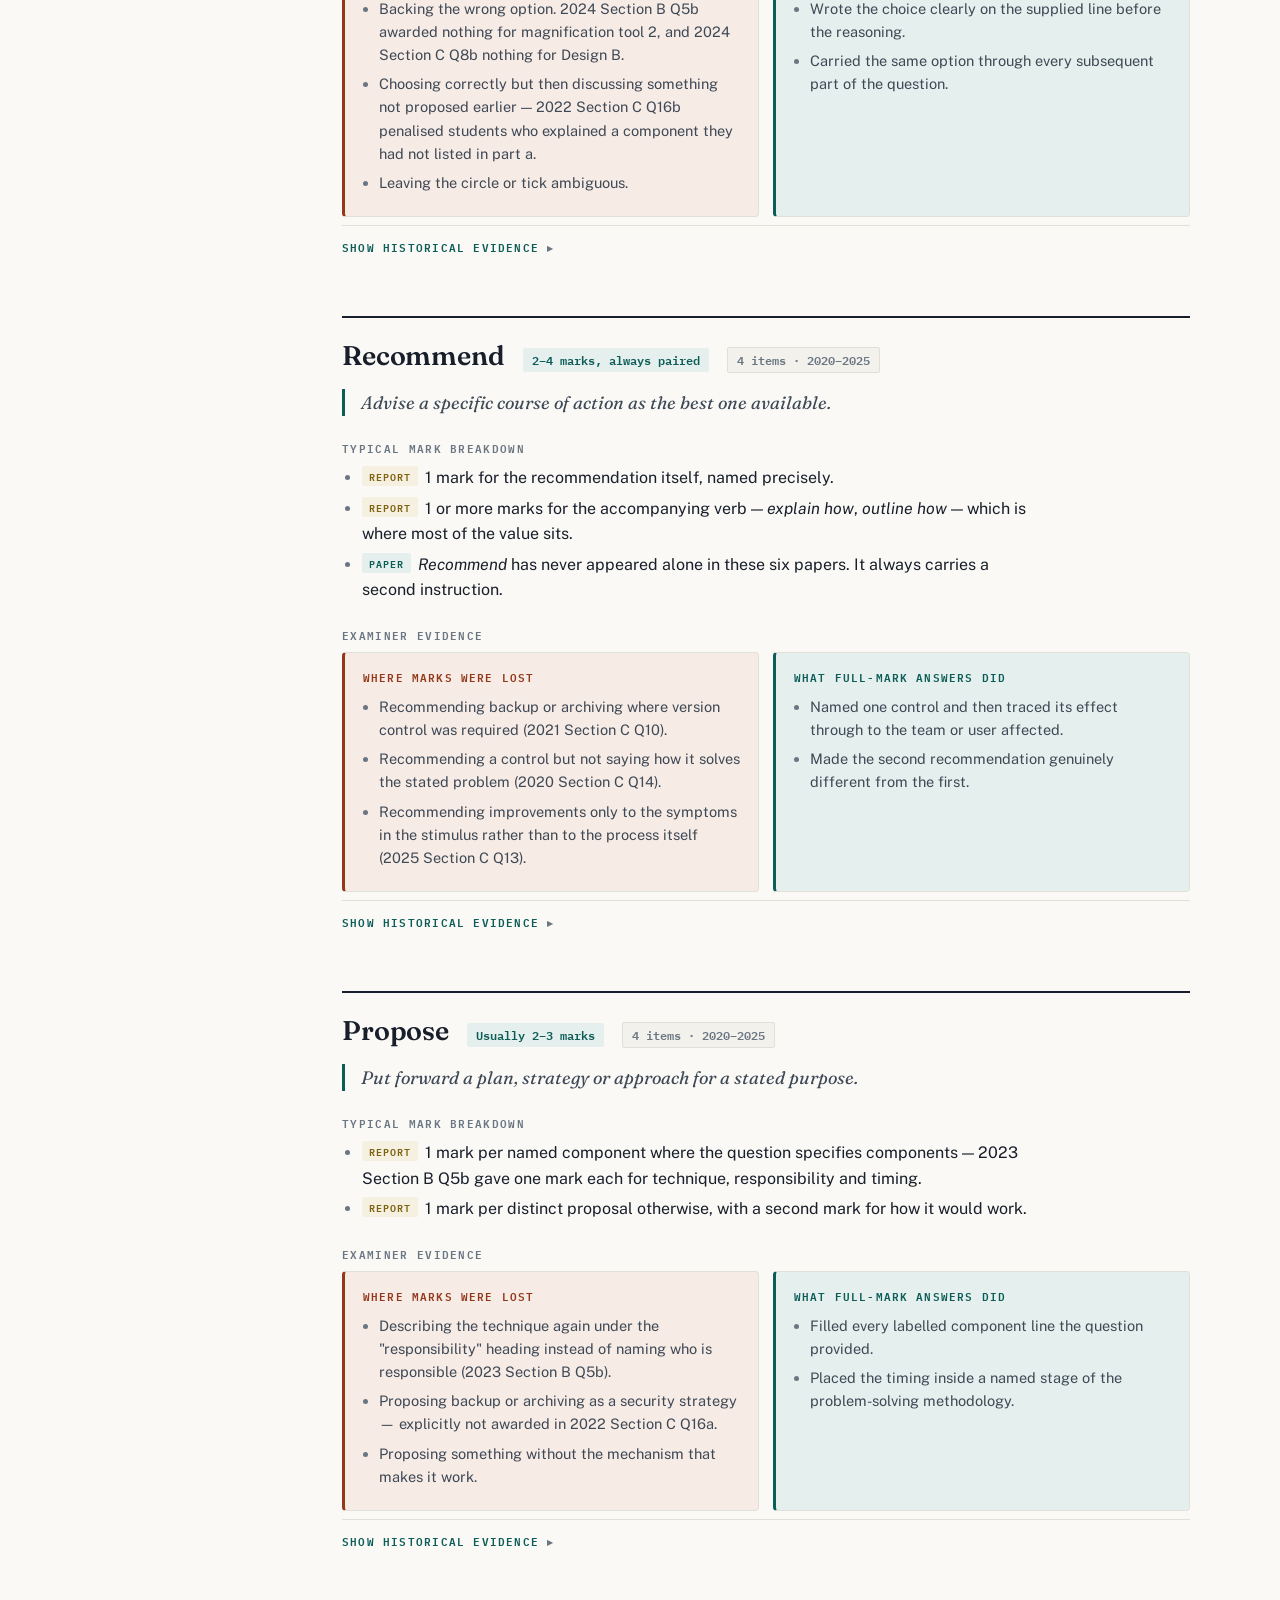
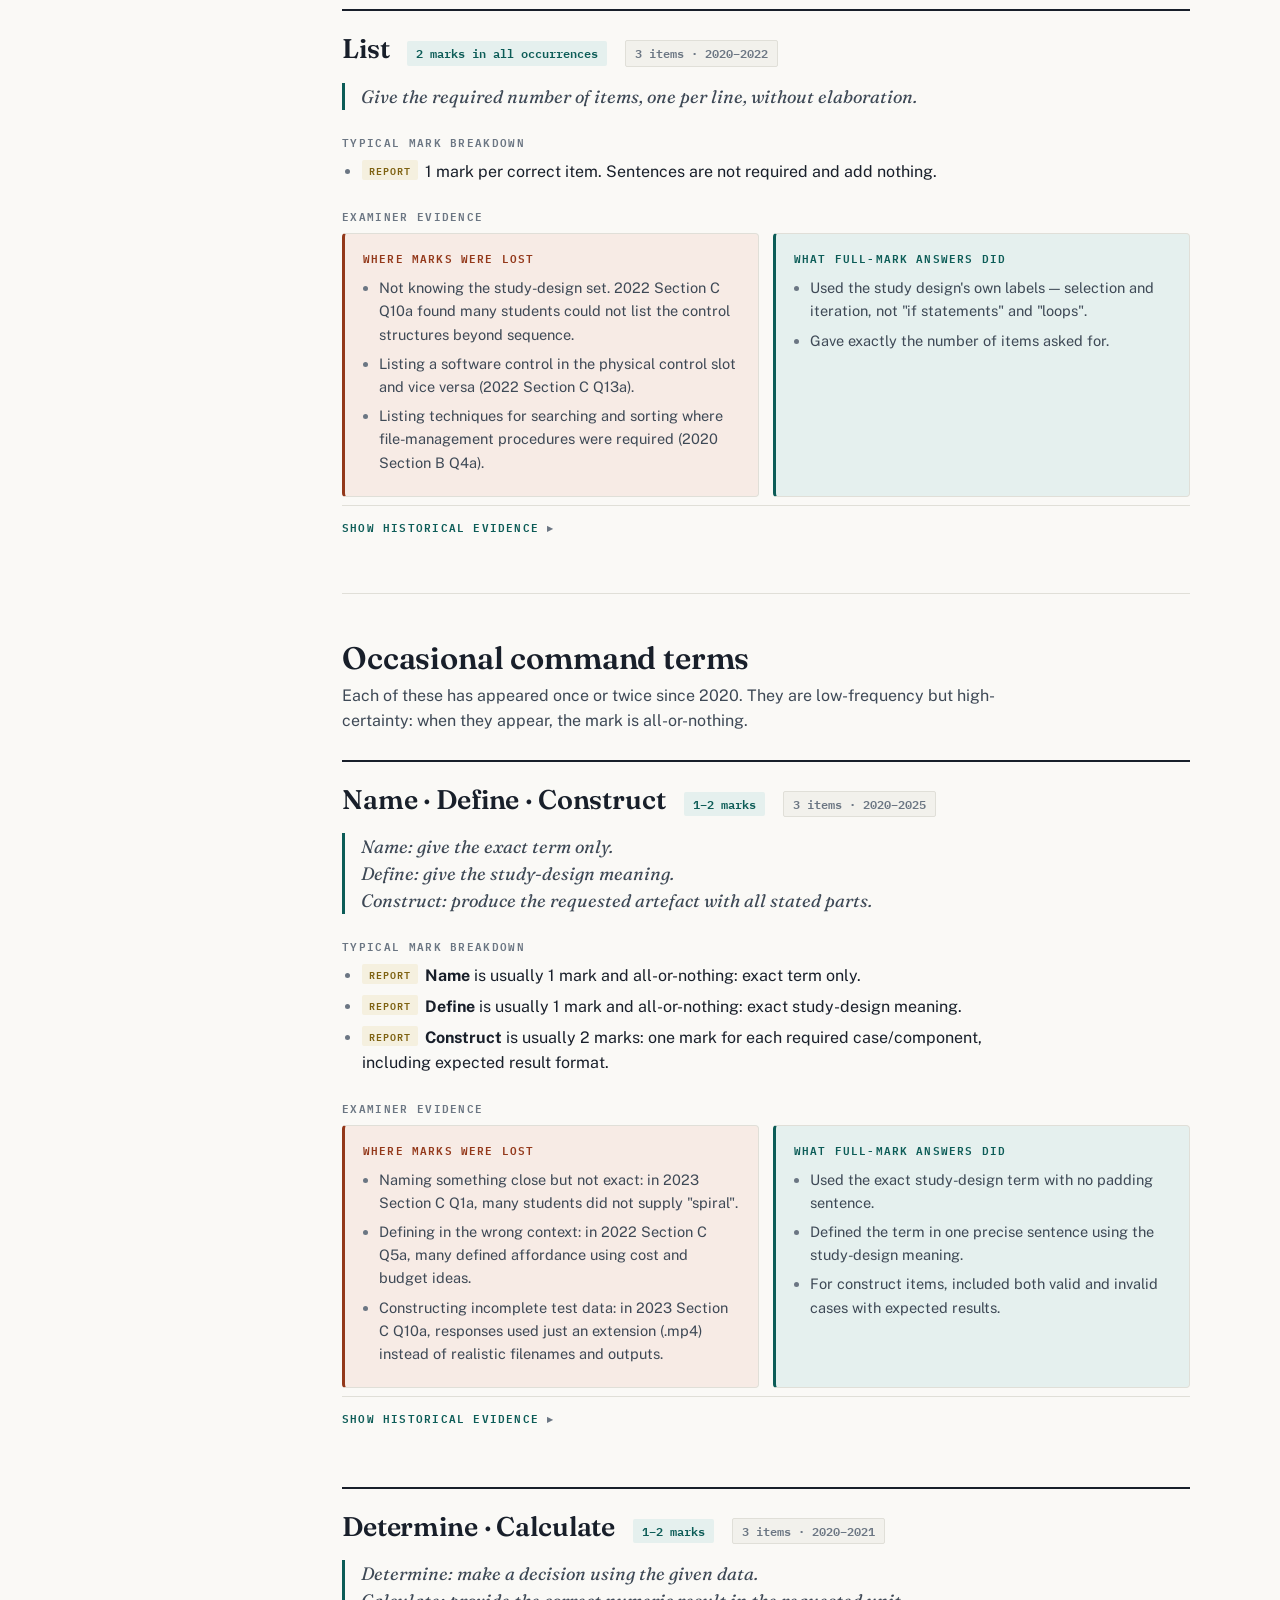
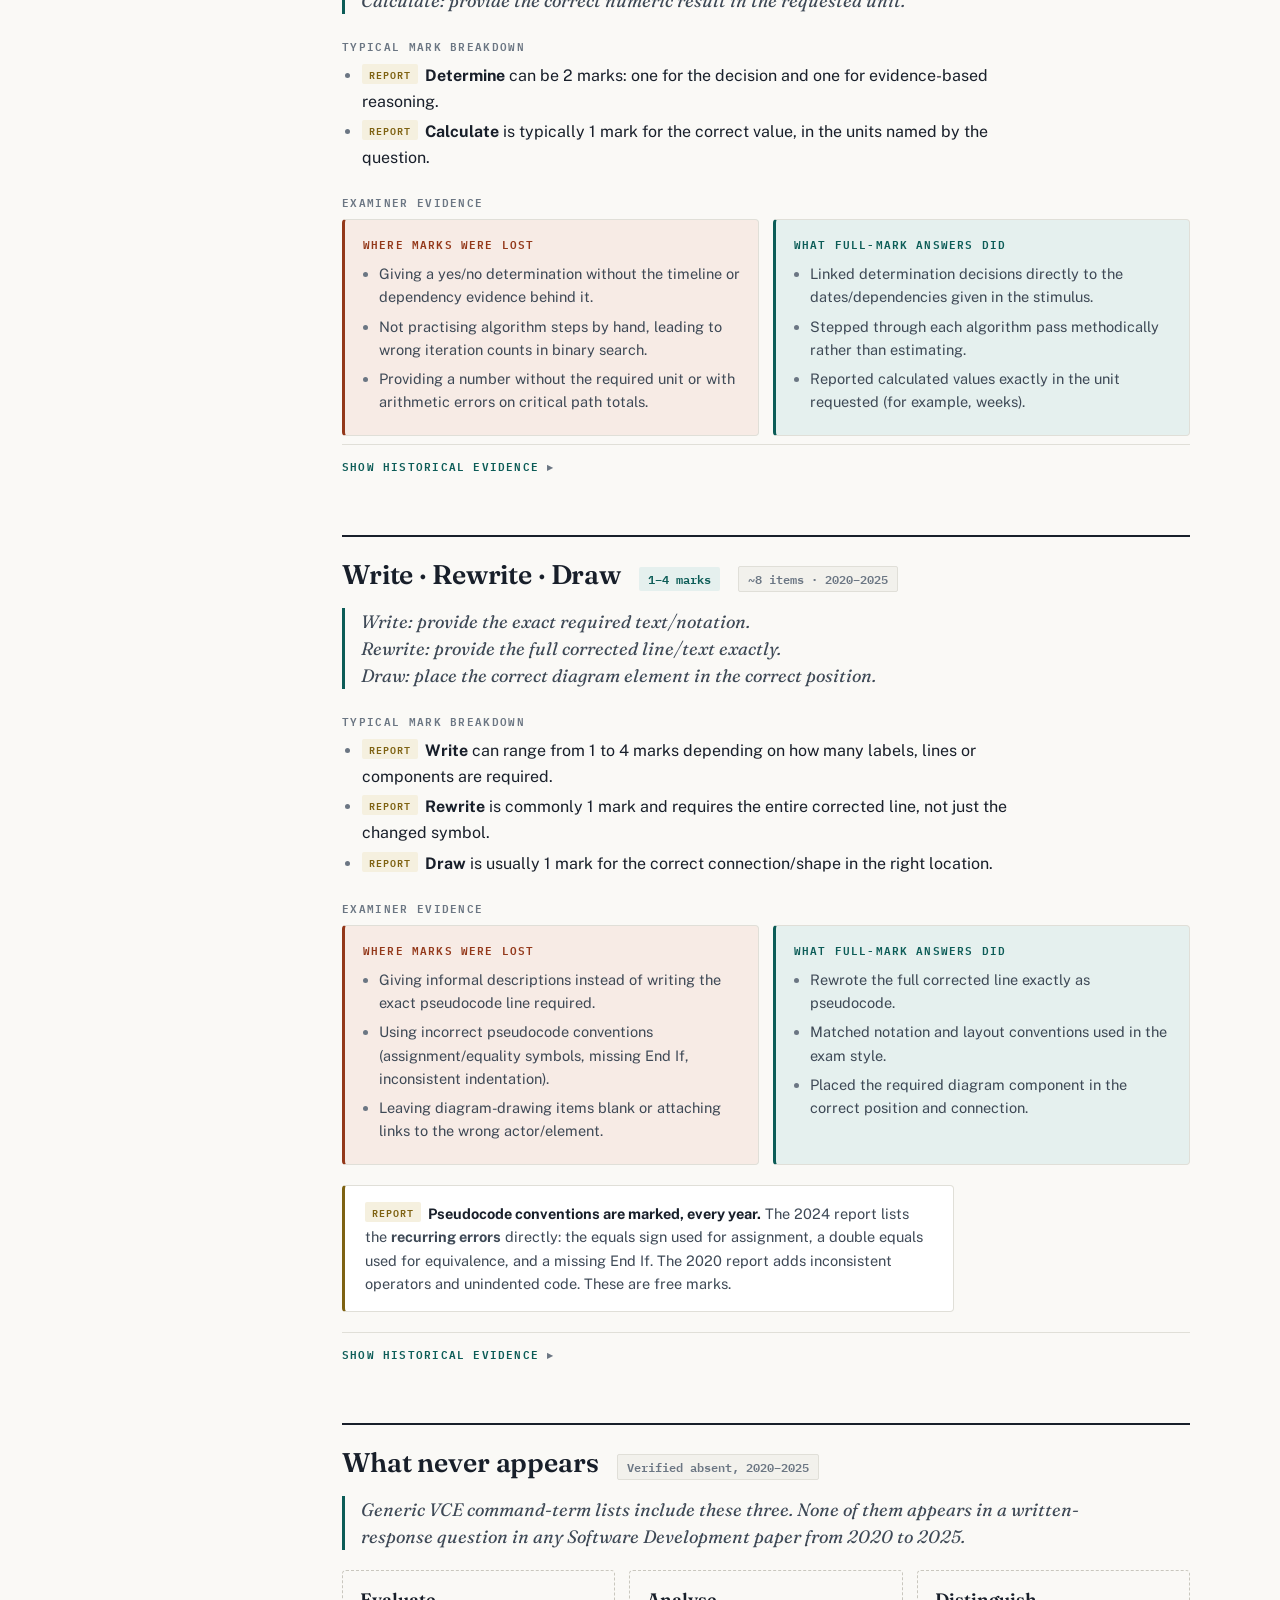
==== commit 2c71d031: "Refine summary table content and number findings" ====
--- a/index.html
+++ b/index.html
@@ -226,9 +226,19 @@
 .absent span{font-size:13.5px;color:var(--muted)}
 
 /* ---------- findings ---------- */
+#findings{counter-reset:finding}
 .finding{border-top:1px solid var(--rule);padding-top:20px;margin-top:24px}
 .finding:first-of-type{border-top:0;margin-top:8px;padding-top:0}
 .finding h3{font-size:19px;font-weight:600;margin-bottom:8px;max-width:50ch}
+.finding h3::before{
+  counter-increment:finding;
+  content:counter(finding) ". ";
+  color:var(--accent);
+  font-family:"IBM Plex Mono",monospace;
+  font-size:.82em;
+  letter-spacing:.06em;
+  margin-right:6px;
+}
 .finding p{font-size:15px;color:var(--ink-2);max-width:68ch}
 .evidence-line{
   font-size:13.5px;color:var(--muted);border-left:2px solid var(--rule-strong);
@@ -410,7 +420,6 @@
     <nav class="rail" aria-label="Contents">
       <h5>Start here</h5>
       <a href="#intro">How to use this guide</a>
-      <a href="#summary">Summary table page</a>
       <h5>Core terms</h5>
       <a href="#identify">Identify</a>
       <a href="#state">State</a>
@@ -464,12 +473,6 @@
             <p><strong>How the marks work.</strong> <u>VCAA awards whole marks only</u>. There are no half marks and no partial credit within a mark: for each mark, the assessor decides that the response has met the requirement or it has not. <u>A three-mark question is three separate decisions</u>. This is why the phrasing throughout this guide is always <em>one mark for&hellip;</em> &mdash; each mark has its own requirement, and an answer that half-meets it earns nothing for that mark. It is also why two reworded versions of the same point cannot score twice: the second decision has nothing new to assess.</p>
           </div>
         </details>
-      </section>
-
-      <!-- SUMMARY -->
-      <section id="summary" class="band">
-        <h2>Summary table moved</h2>
-        <p class="lede">The summary table now has its own page so it can hold the exact expectation statement for each command term, including grouped occasional terms.</p>
       </section>
 
       <!-- ============ CORE TERMS ============ -->
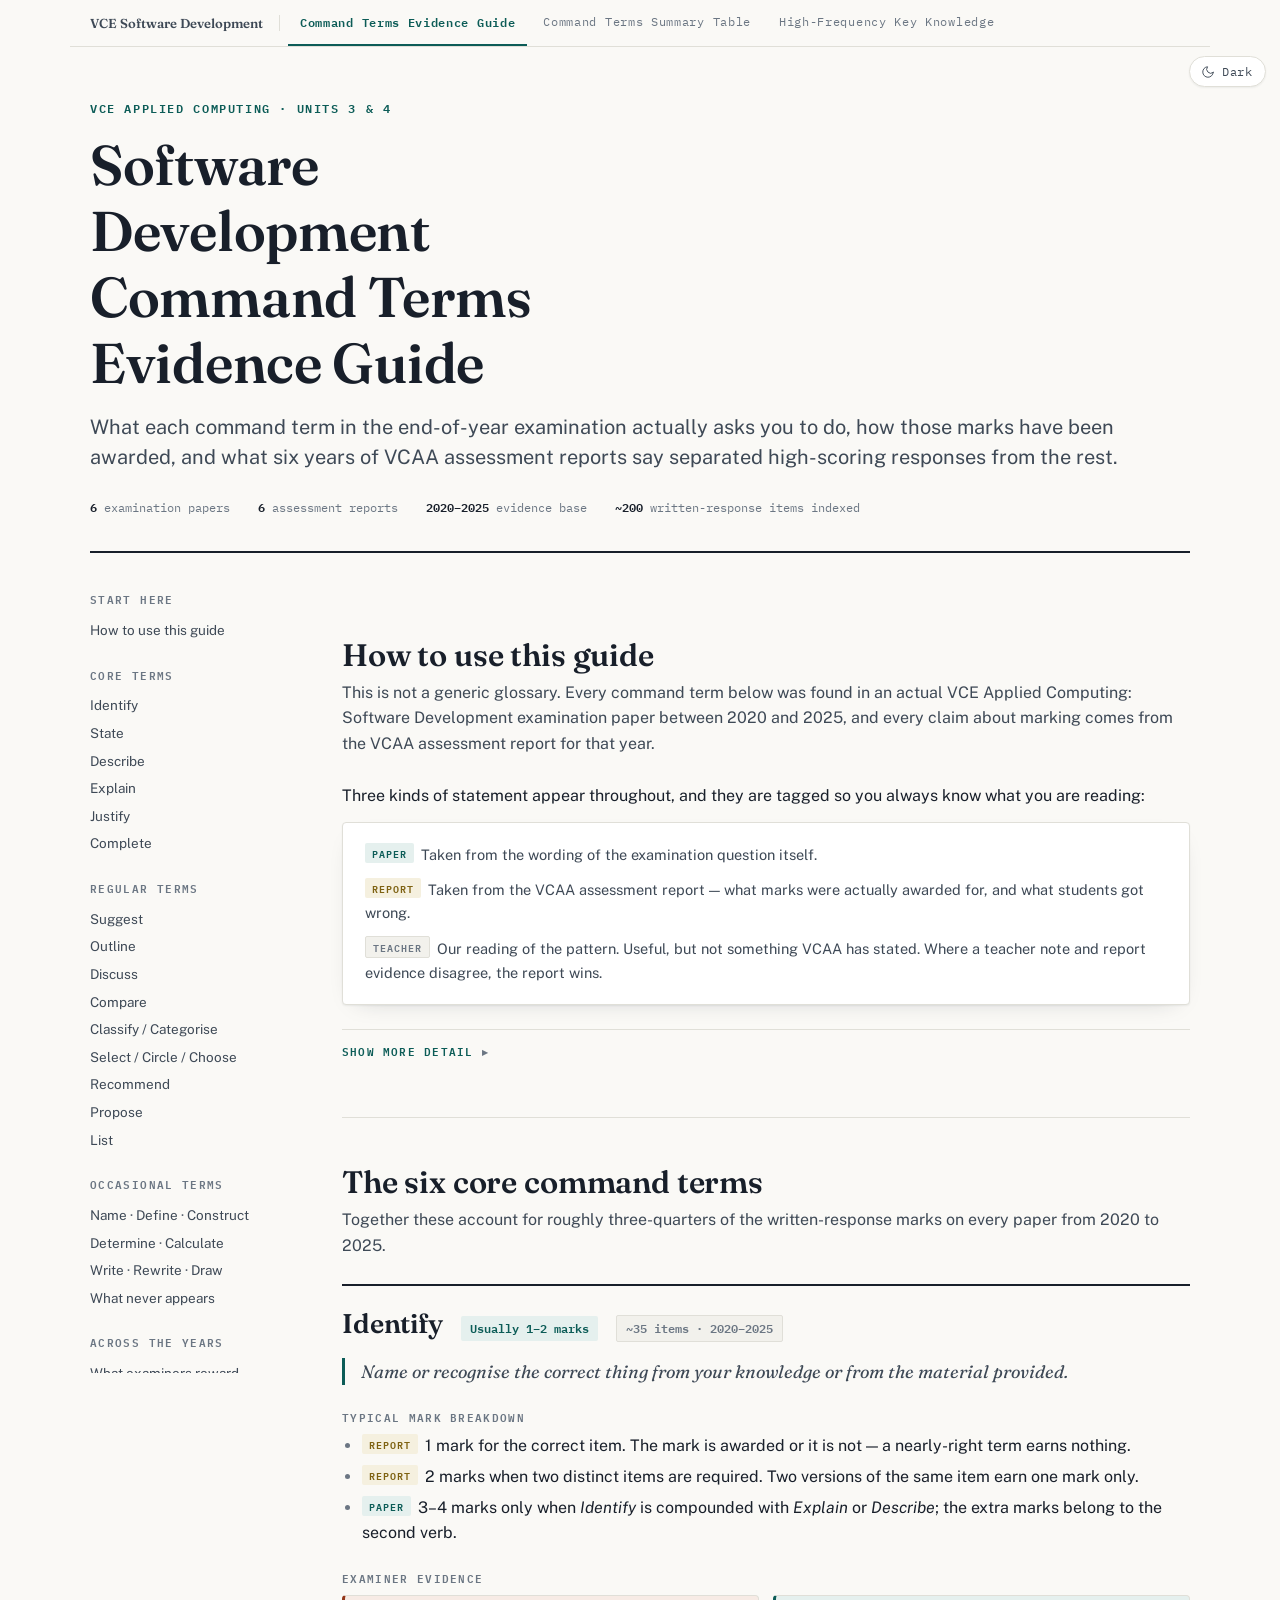
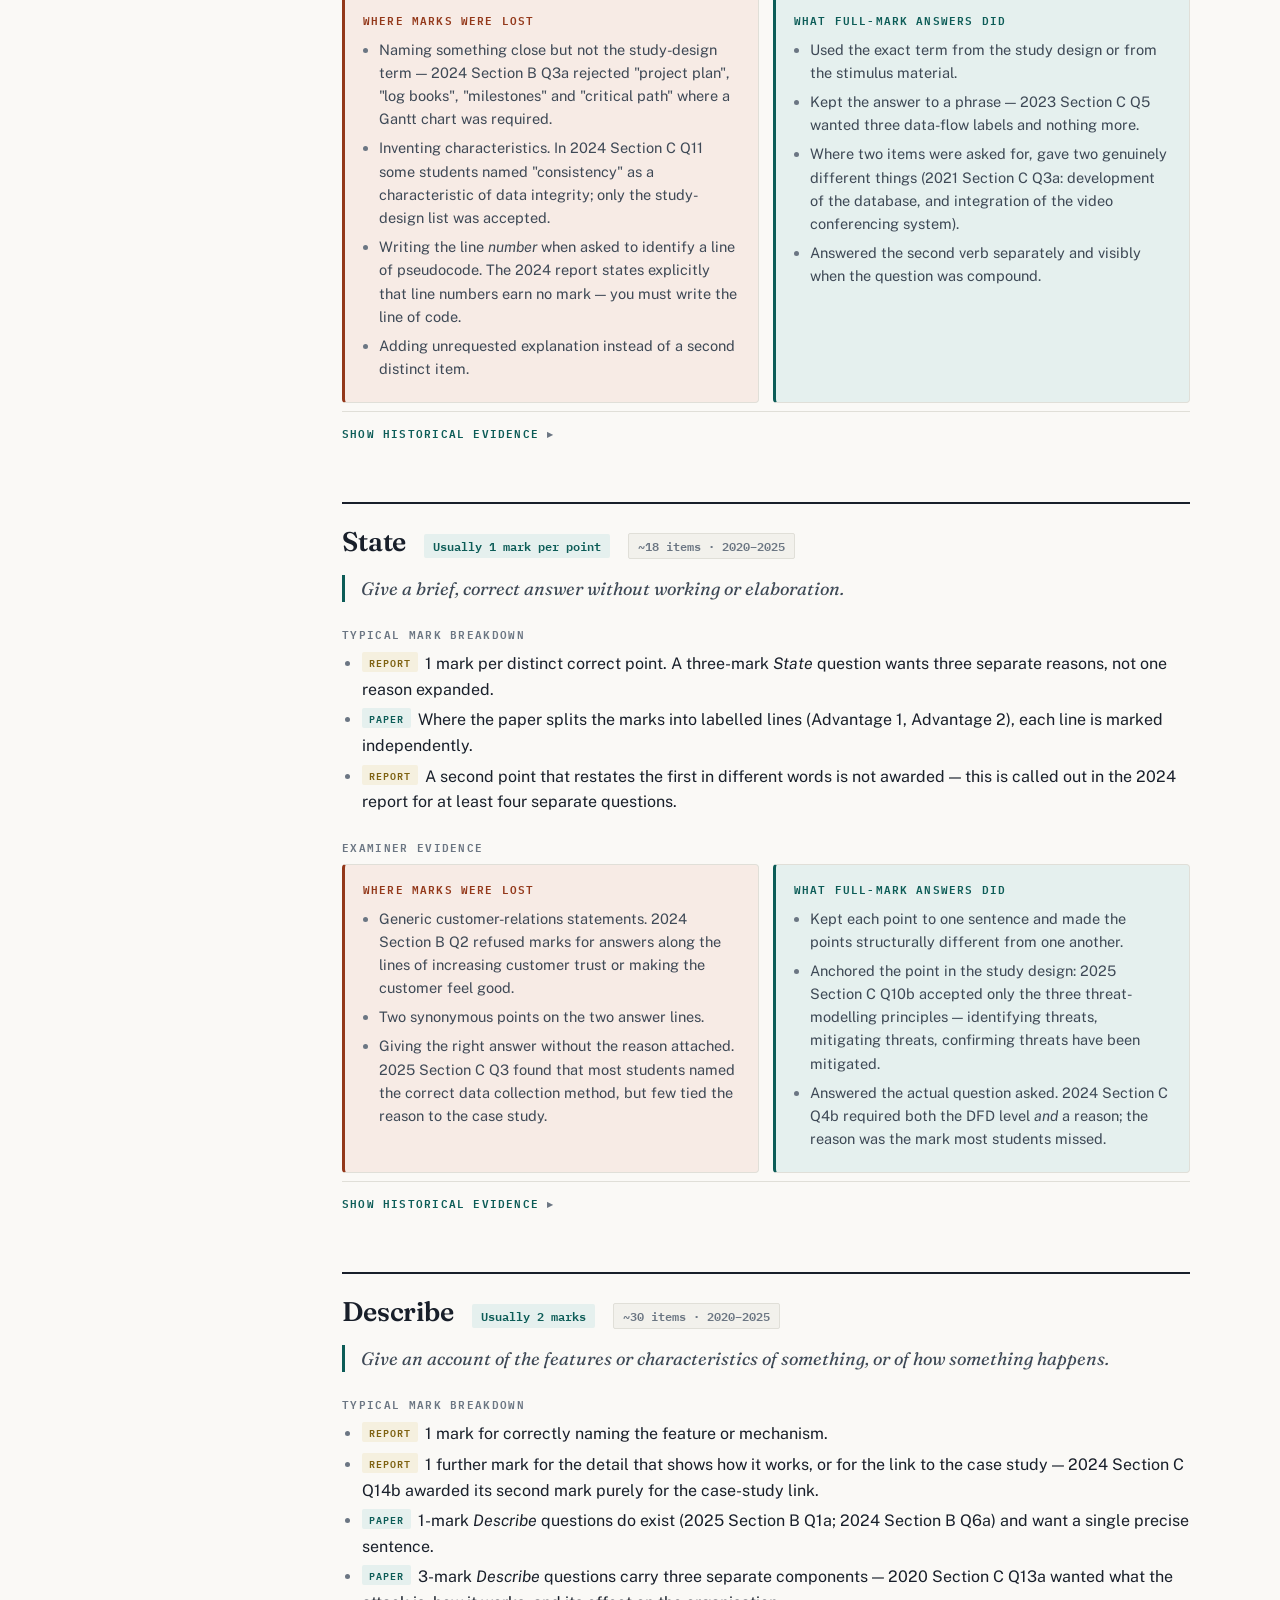
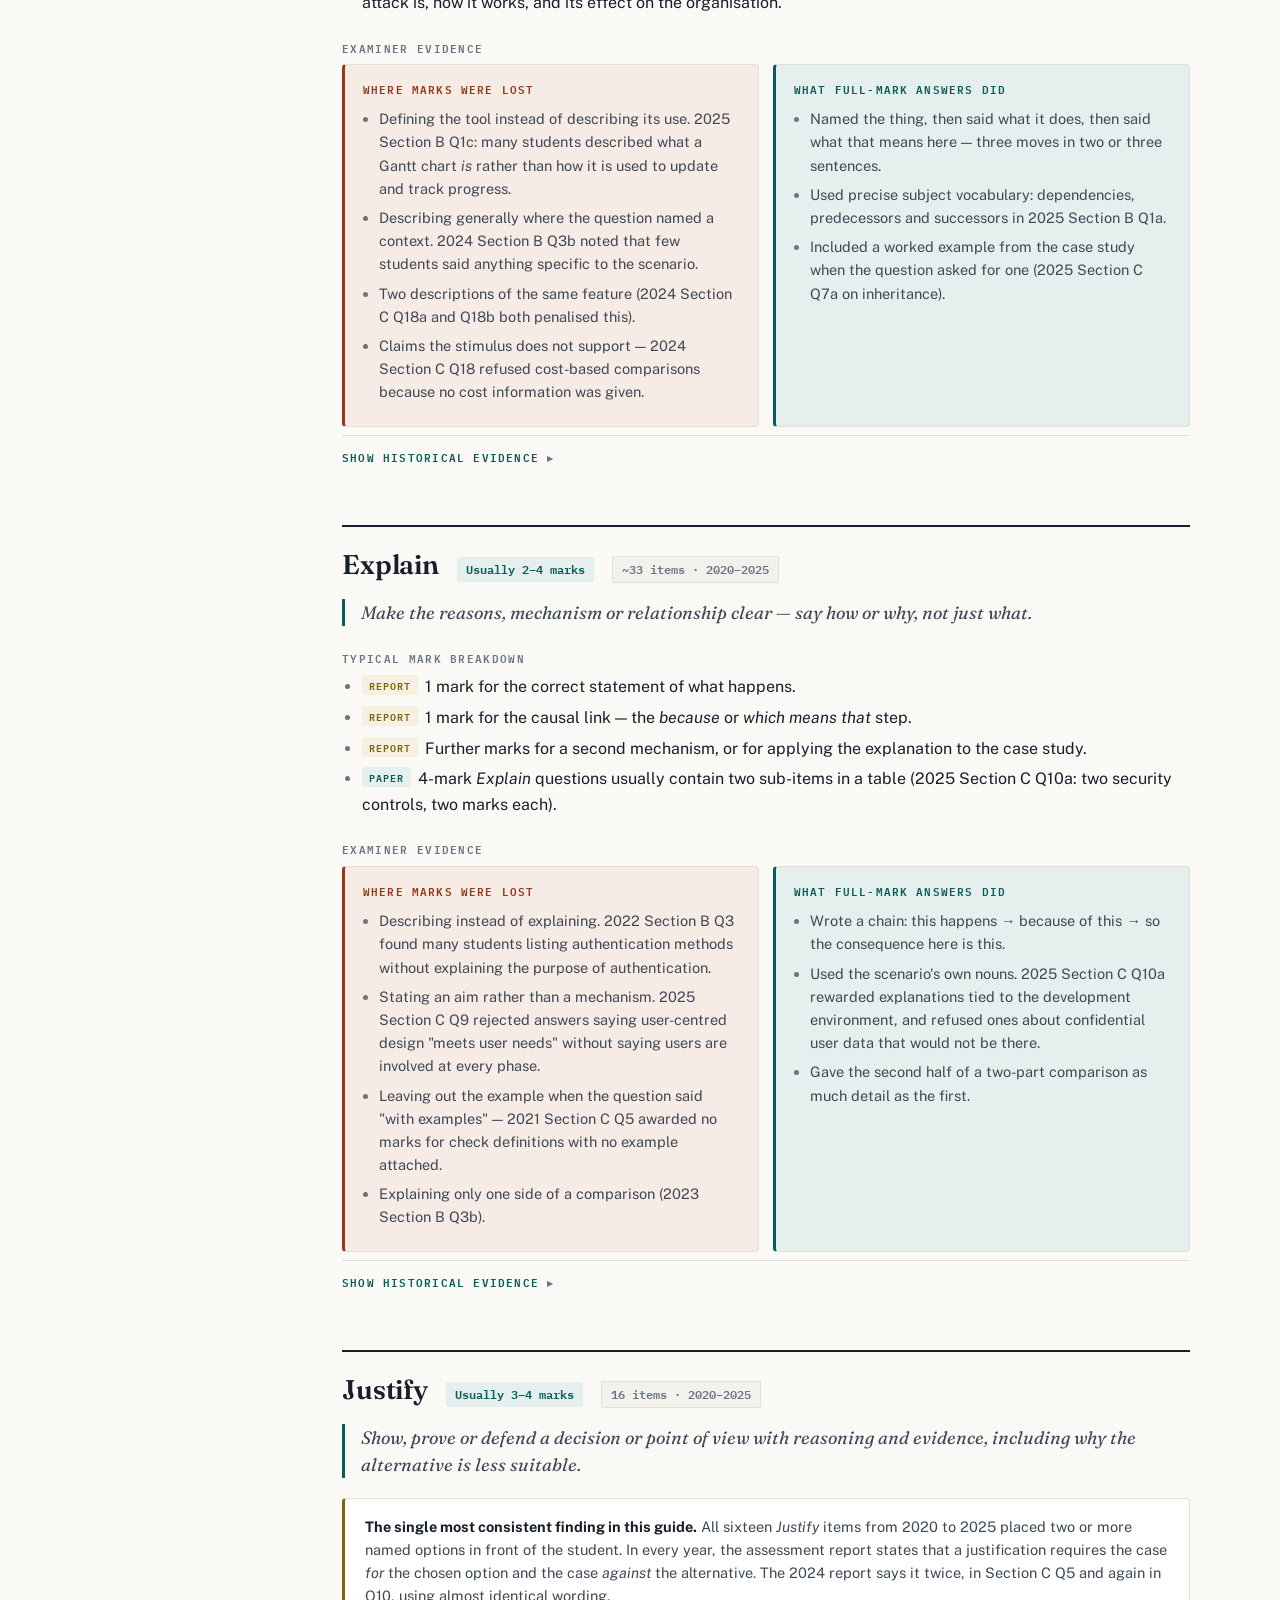
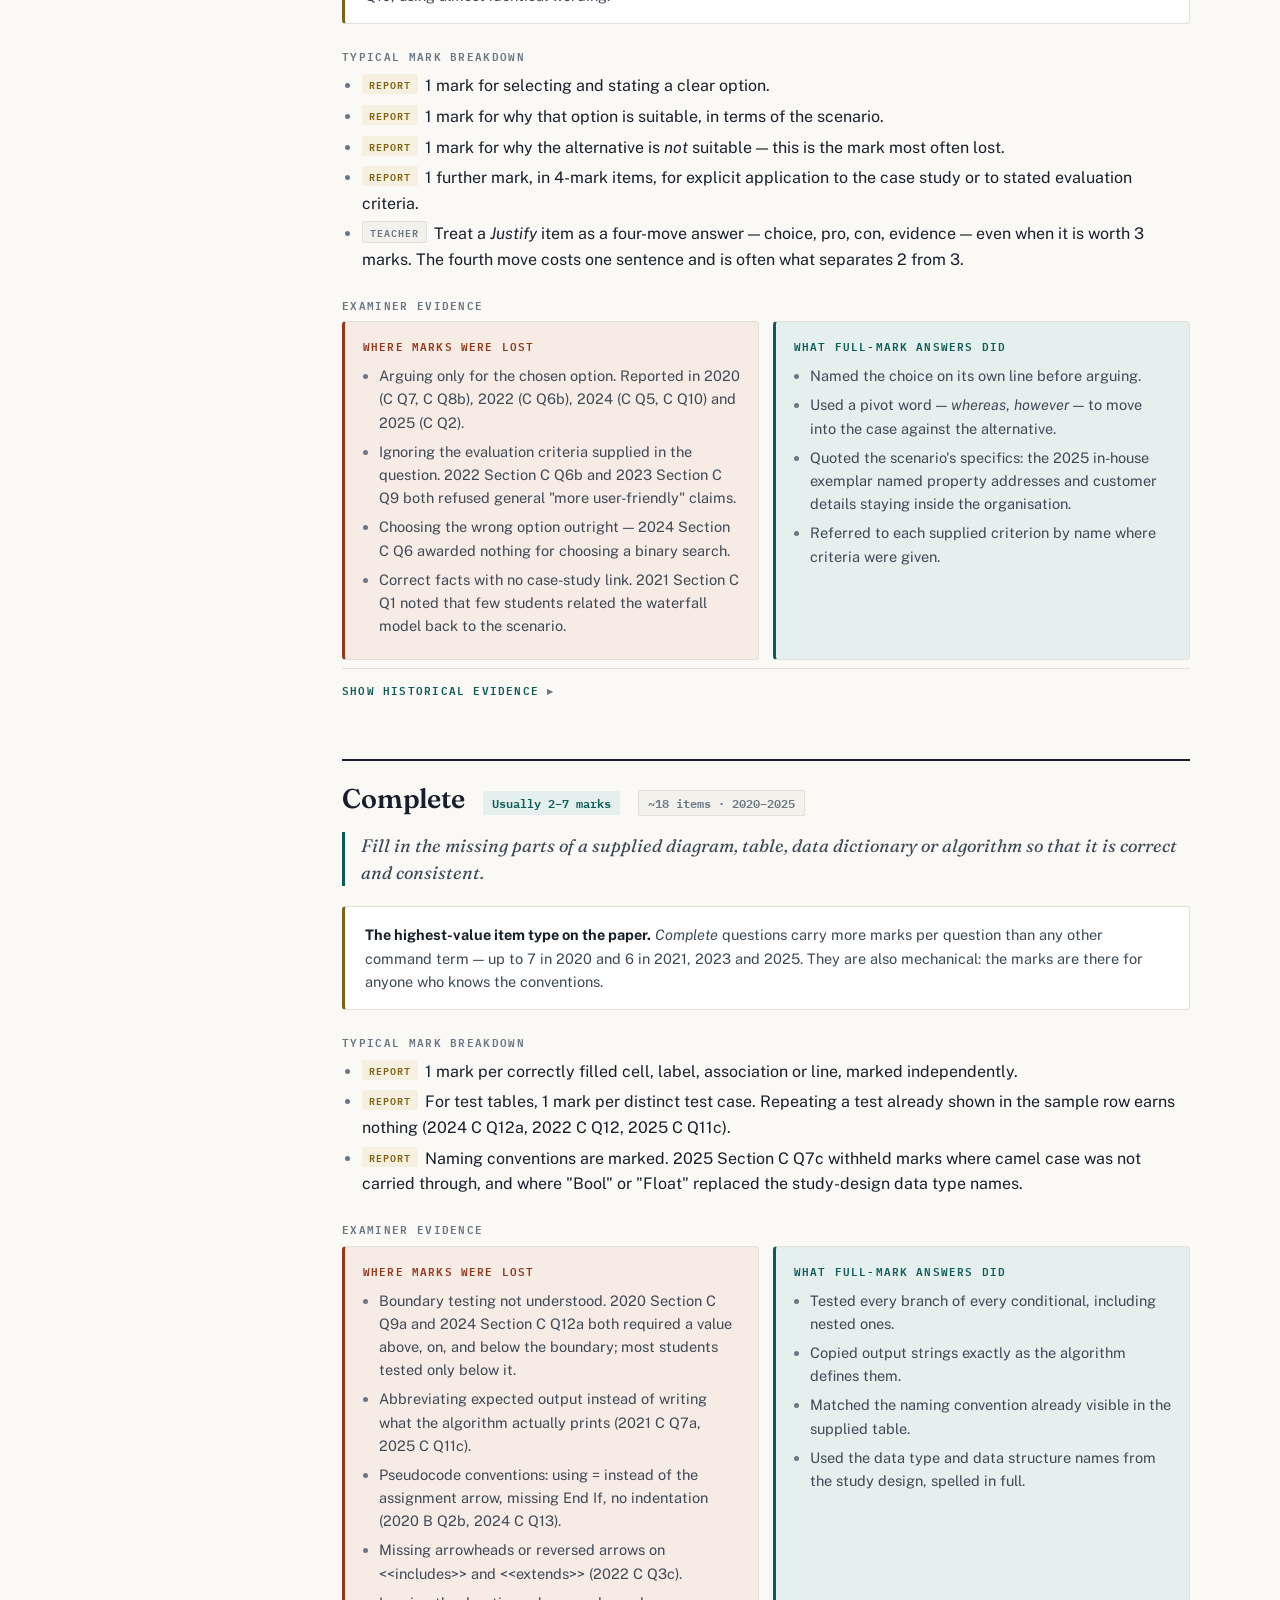
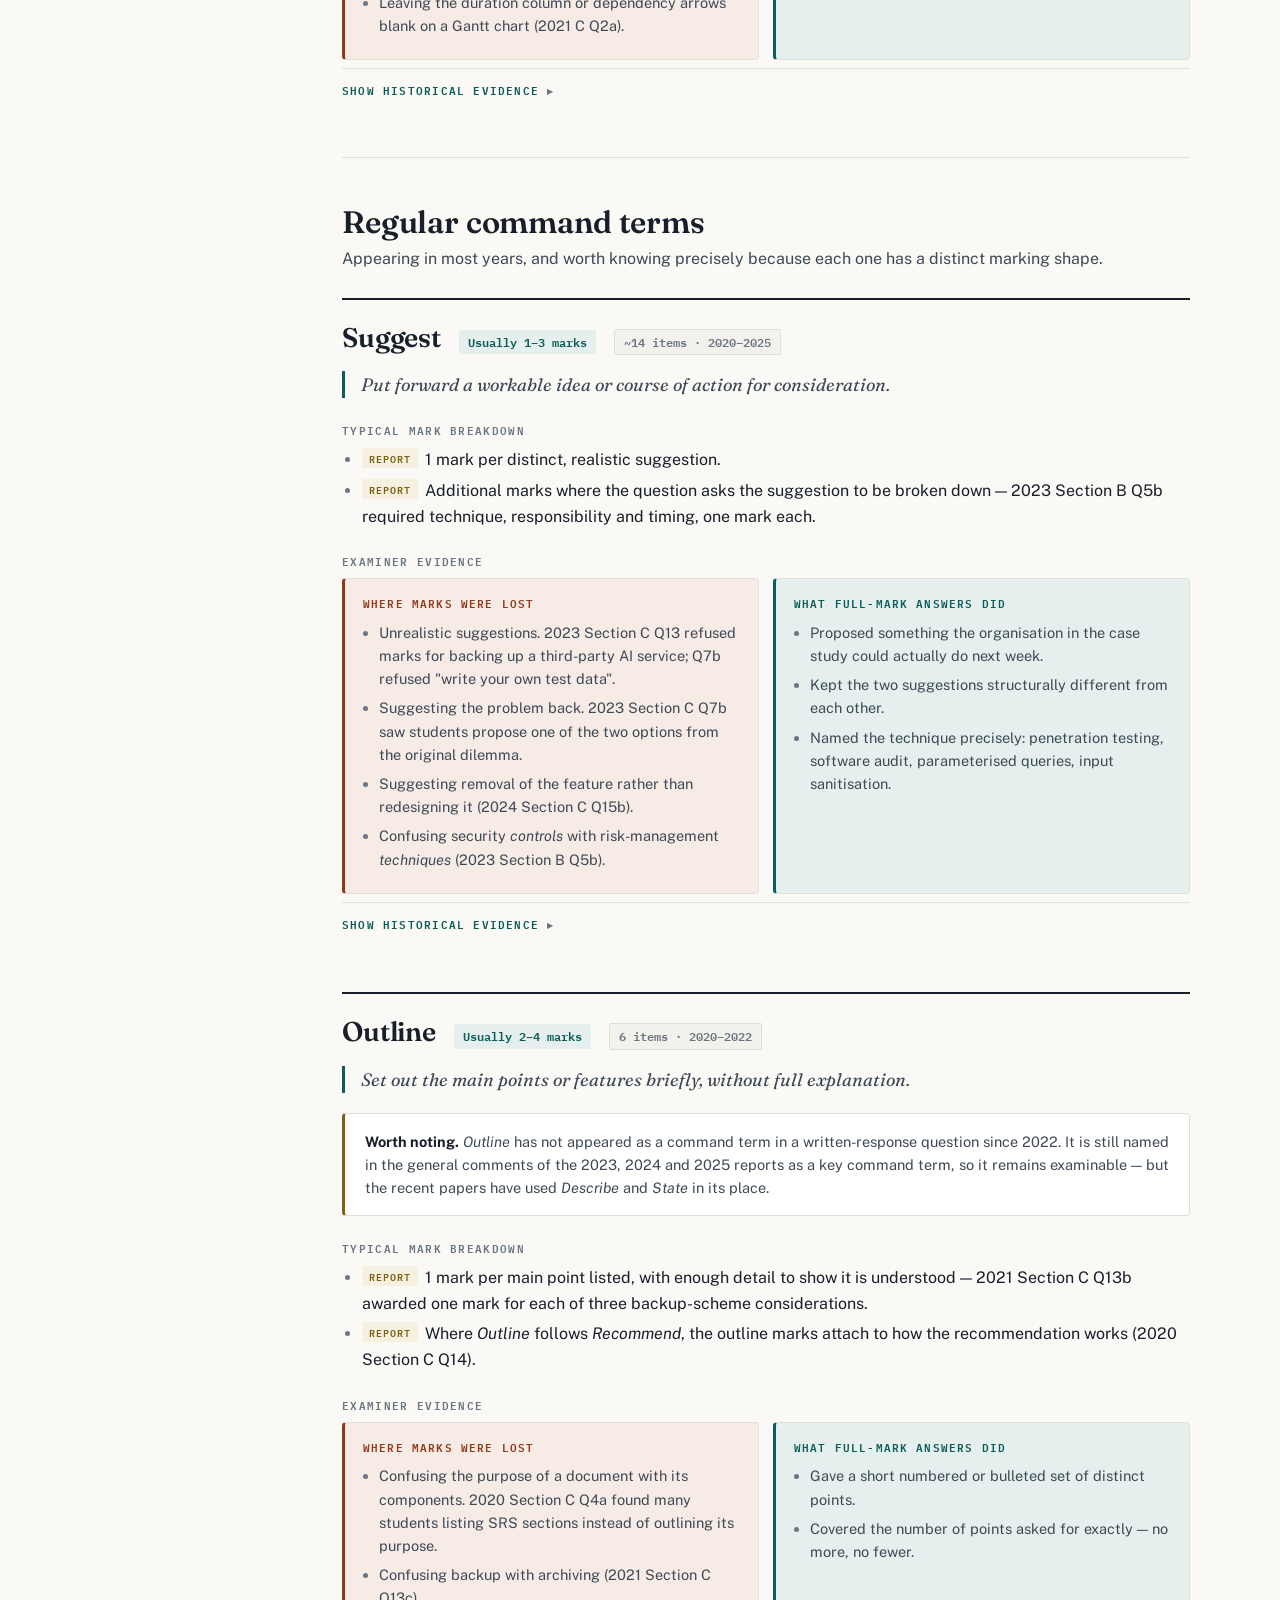
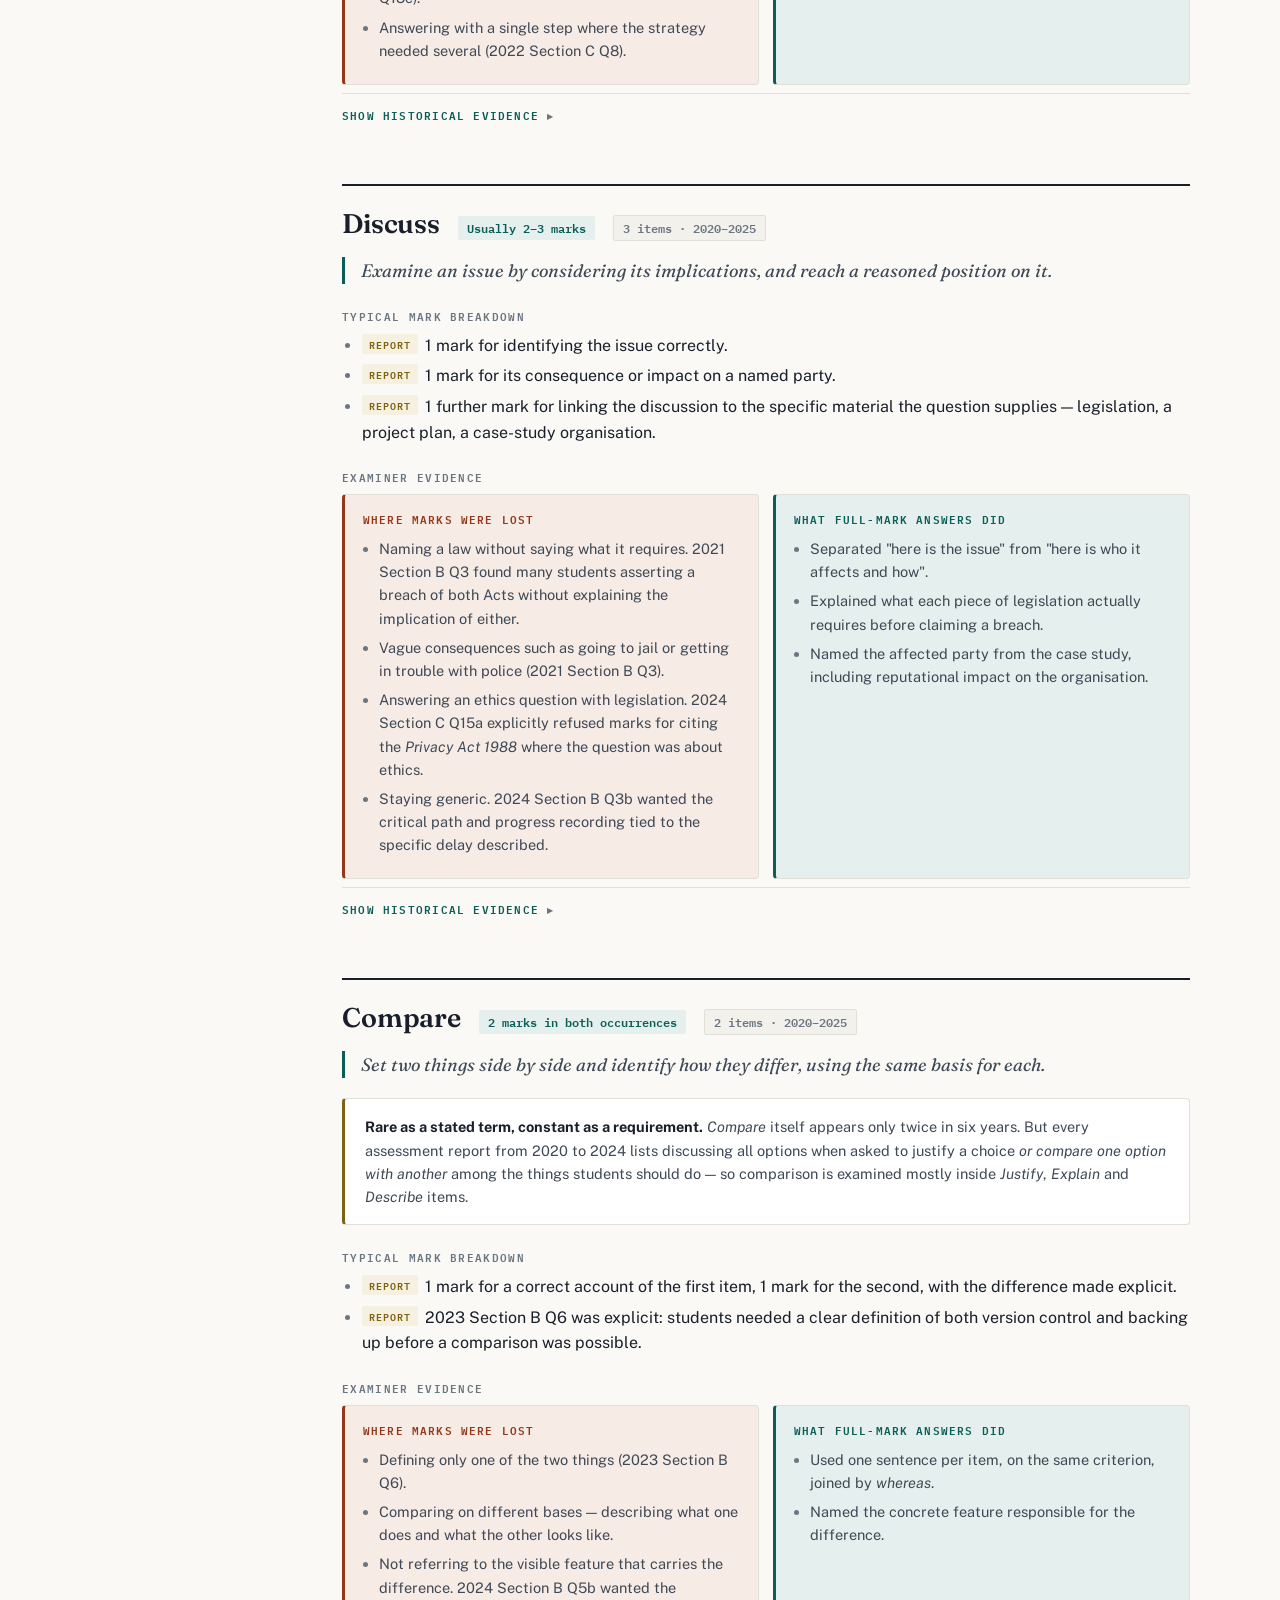
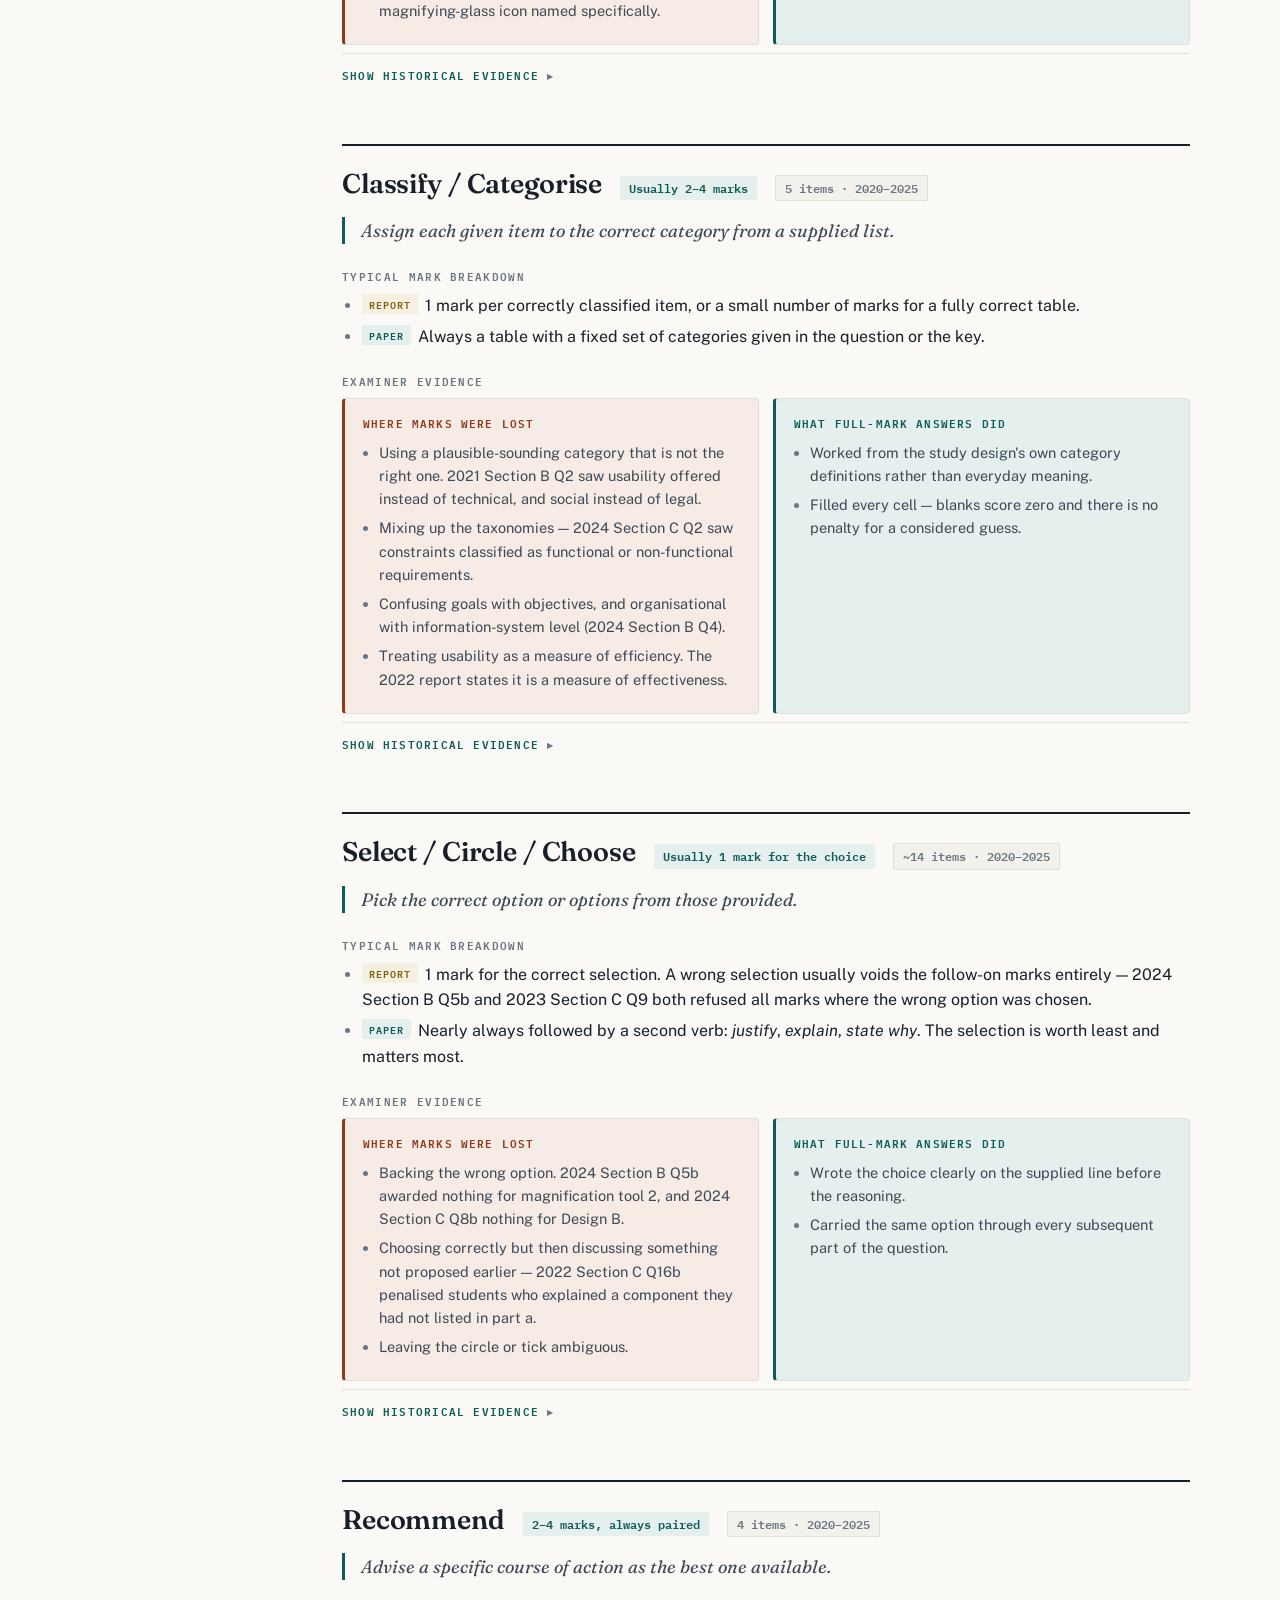
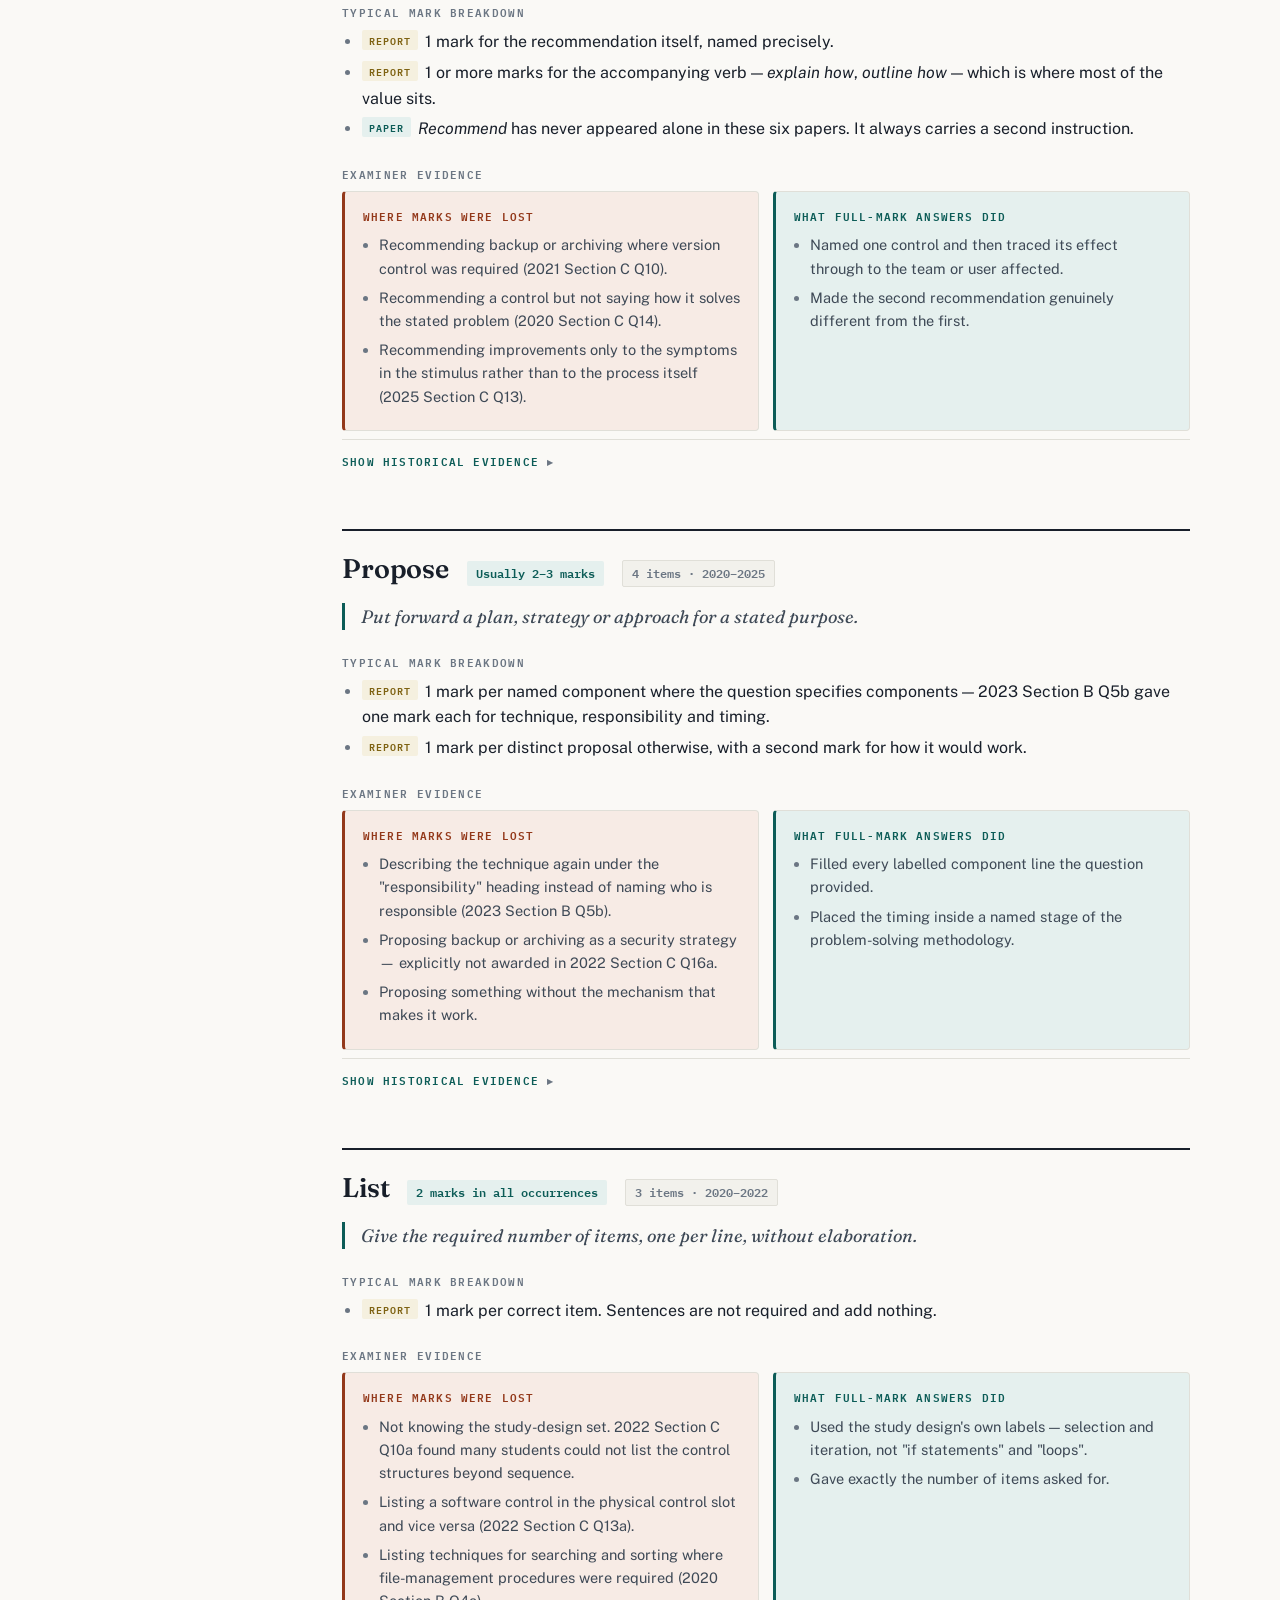
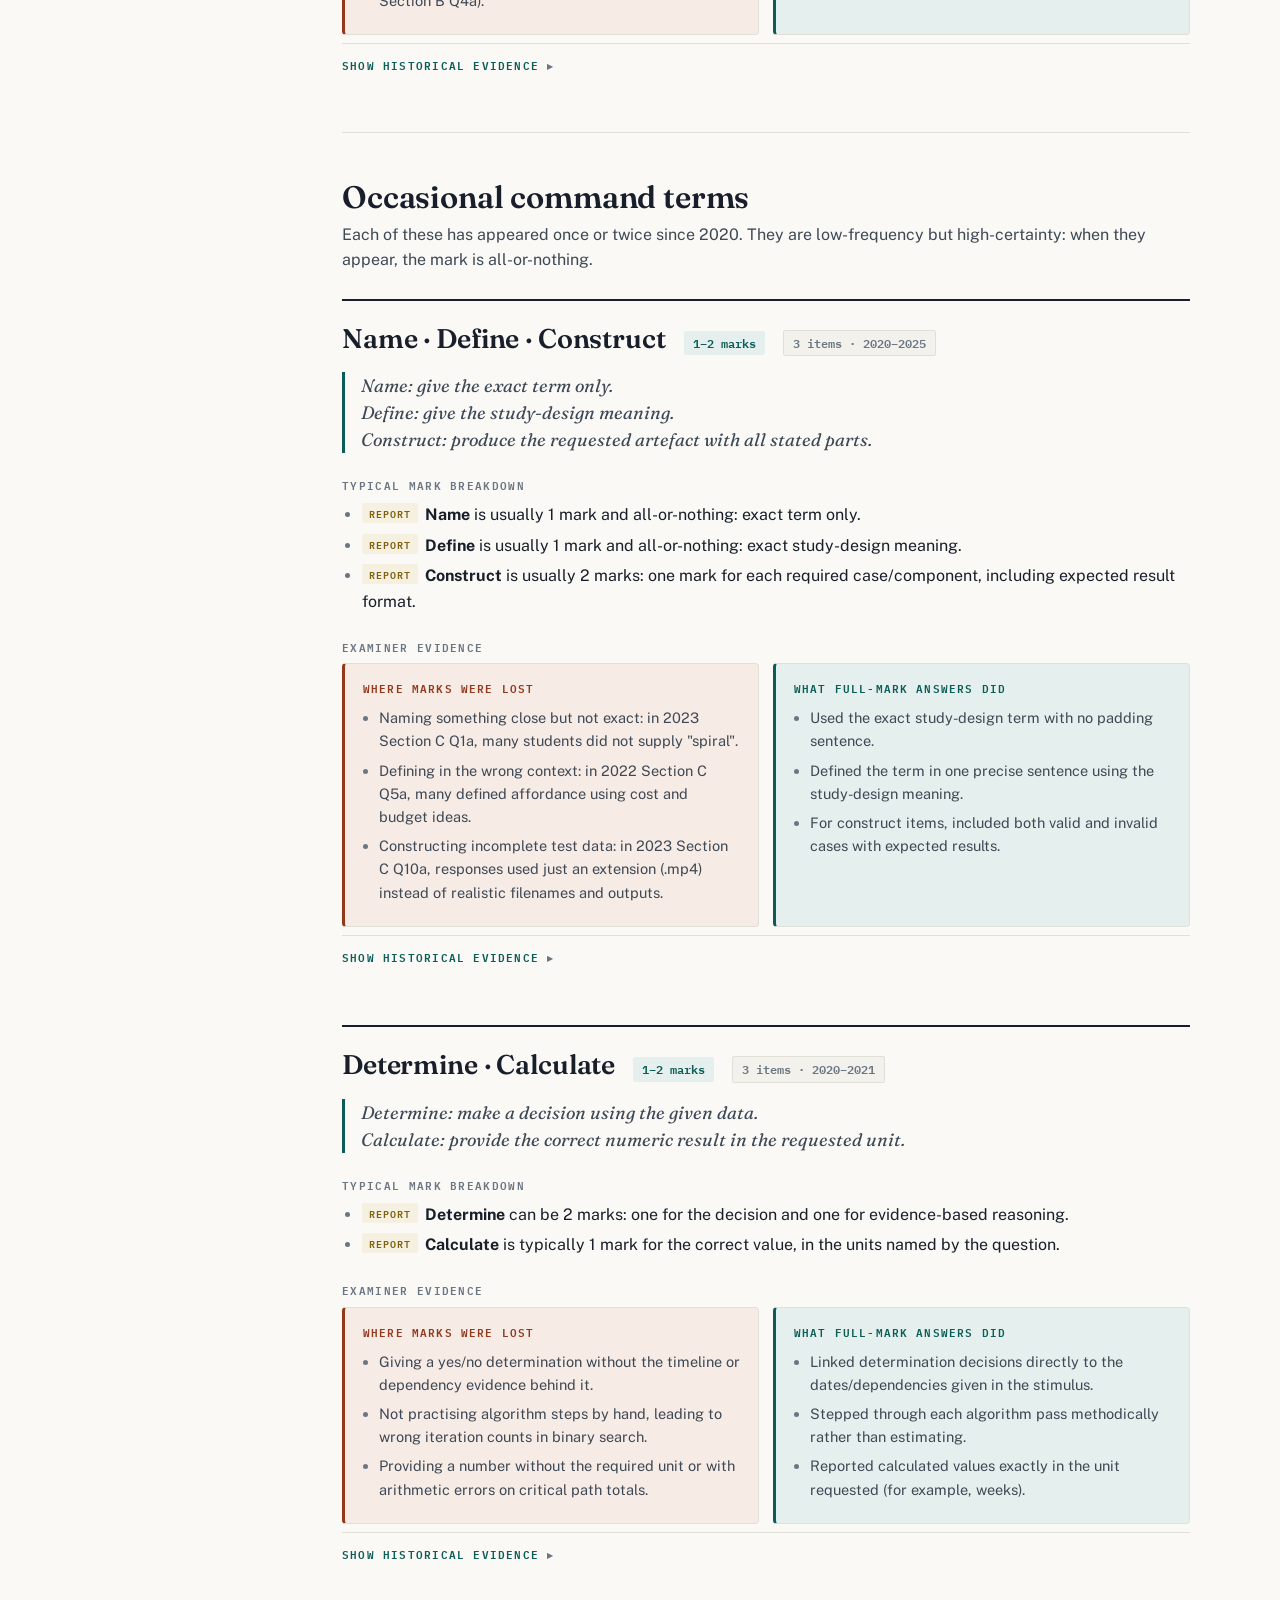
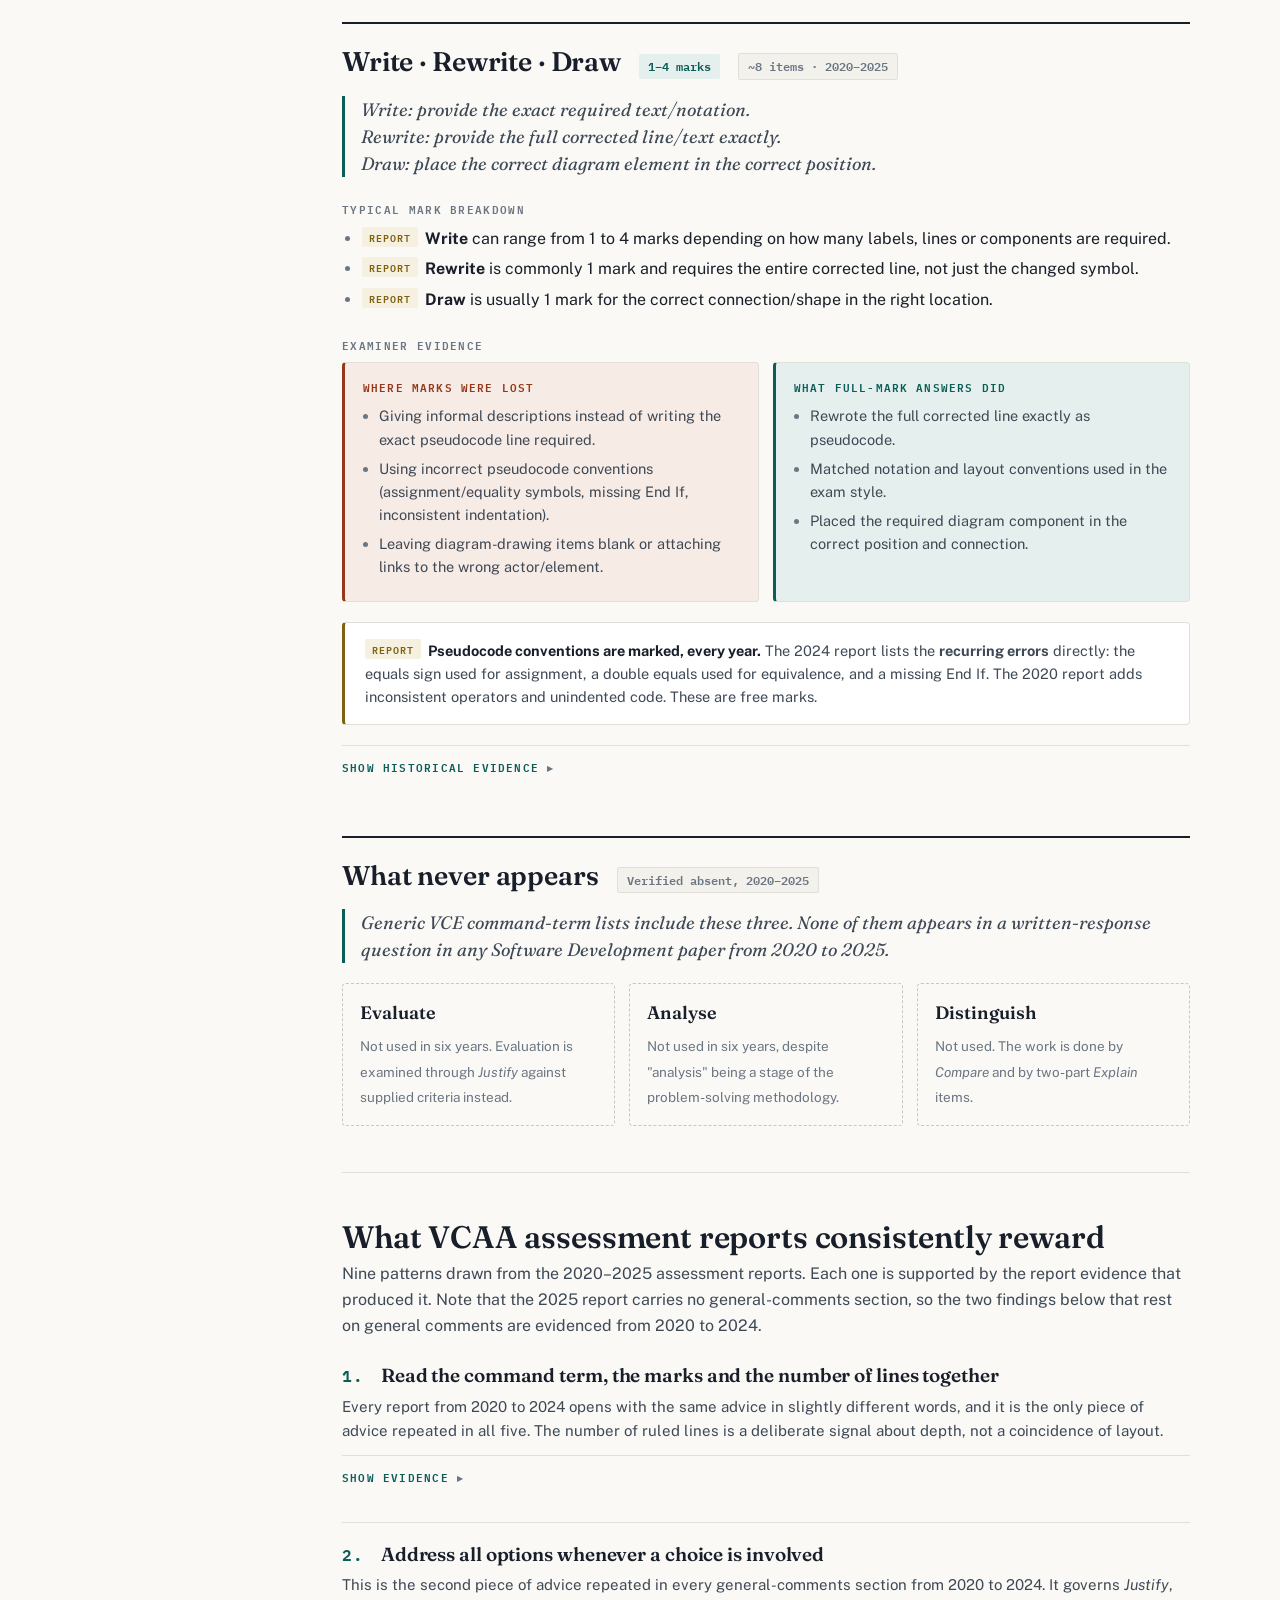
==== commit 355ba8f3: "Normalize text width and align page layout consistency" ====
--- a/index.html
+++ b/index.html
@@ -106,7 +106,7 @@
   margin:0 0 14px;font-weight:600;
 }
 .mast h1{font-size:clamp(34px,6.2vw,56px);font-weight:600;max-width:15ch}
-.mast .sub{font-size:clamp(17px,2.2vw,20px);color:var(--ink-2);max-width:58ch;margin-top:16px;line-height:1.5}
+.mast .sub{font-size:clamp(17px,2.2vw,20px);color:var(--ink-2);max-width:none;margin-top:16px;line-height:1.5}
 .meta{
   display:flex;flex-wrap:wrap;gap:10px 28px;margin-top:26px;
   font-family:"IBM Plex Mono",monospace;font-size:12px;color:var(--muted);
@@ -133,7 +133,7 @@
 .rail a:hover{color:var(--accent-2);border-left-color:var(--accent-2)}
 
 main{padding-top:38px;min-width:0}
-.prose{max-width:70ch}
+.prose{max-width:none}
 
 /* ---------- section furniture ---------- */
 section{scroll-margin-top:24px}
@@ -142,7 +142,7 @@
 .band > h2{
   font-size:clamp(24px,3.4vw,31px);font-weight:600;margin-bottom:6px;
 }
-.band > .lede{color:var(--ink-2);max-width:66ch;margin-bottom:26px}
+.band > .lede{color:var(--ink-2);max-width:none;margin-bottom:26px}
 
 /* ---------- evidence tags ---------- */
 .tag{
@@ -188,14 +188,14 @@
 .chip.count{background:var(--surface-2);color:var(--muted);border:1px solid var(--rule)}
 .defn{
   font-family:"Fraunces",Georgia,serif;font-size:18px;font-style:italic;color:var(--ink-2);
-  border-left:3px solid var(--accent);padding-left:16px;margin:16px 0 20px;max-width:62ch;line-height:1.5;
+  border-left:3px solid var(--accent);padding-left:16px;margin:16px 0 20px;max-width:none;line-height:1.5;
 }
 .term h4{
   font-family:"IBM Plex Mono",monospace;font-size:11px;letter-spacing:.12em;text-transform:uppercase;
   color:var(--muted);font-weight:600;margin:26px 0 10px;
 }
 ul,ol{margin:0 0 .9em;padding-left:1.25em}
-li{margin-bottom:5px;max-width:68ch}
+li{margin-bottom:5px;max-width:none}
 li::marker{color:var(--muted)}
 
 .ev{display:grid;gap:14px;margin-bottom:6px}
@@ -214,7 +214,7 @@
 
 .callout{
   background:var(--surface);border:1px solid var(--rule);border-left:3px solid var(--gold);
-  border-radius:4px;padding:16px 20px;margin:20px 0;font-size:14.5px;color:var(--ink-2);max-width:68ch;
+  border-radius:4px;padding:16px 20px;margin:20px 0;font-size:14.5px;color:var(--ink-2);max-width:none;
 }
 .callout strong{color:var(--ink)}
 
@@ -229,7 +229,7 @@
 #findings{counter-reset:finding}
 .finding{border-top:1px solid var(--rule);padding-top:20px;margin-top:24px}
 .finding:first-of-type{border-top:0;margin-top:8px;padding-top:0}
-.finding h3{font-size:19px;font-weight:600;margin-bottom:8px;max-width:50ch}
+.finding h3{font-size:19px;font-weight:600;margin-bottom:8px;max-width:none}
 .finding h3::before{
   counter-increment:finding;
   content:counter(finding) ". ";
@@ -239,10 +239,10 @@
   letter-spacing:.06em;
   margin-right:6px;
 }
-.finding p{font-size:15px;color:var(--ink-2);max-width:68ch}
+.finding p{font-size:15px;color:var(--ink-2);max-width:none}
 .evidence-line{
   font-size:13.5px;color:var(--muted);border-left:2px solid var(--rule-strong);
-  padding-left:14px;margin-top:10px;max-width:68ch;
+  padding-left:14px;margin-top:10px;max-width:none;
 }
 .evidence-line b{color:var(--ink-2);font-weight:600}
 
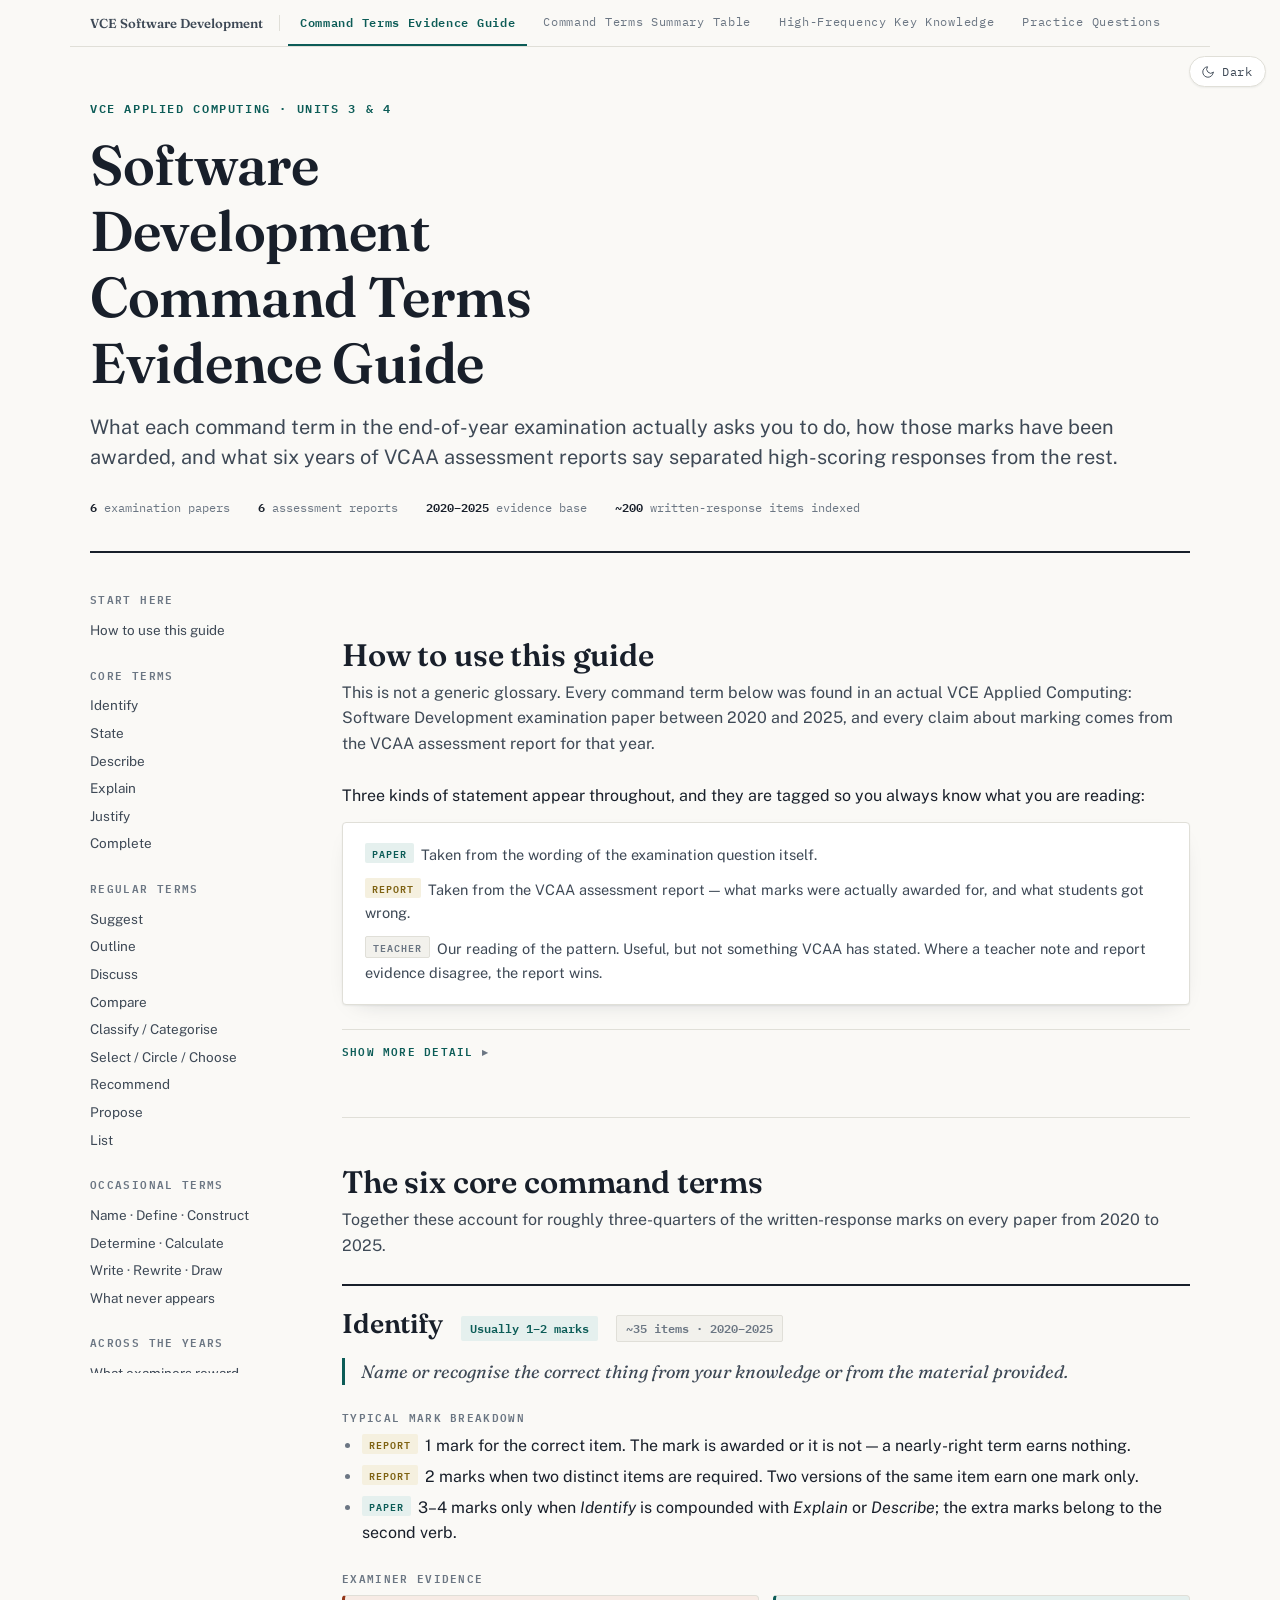
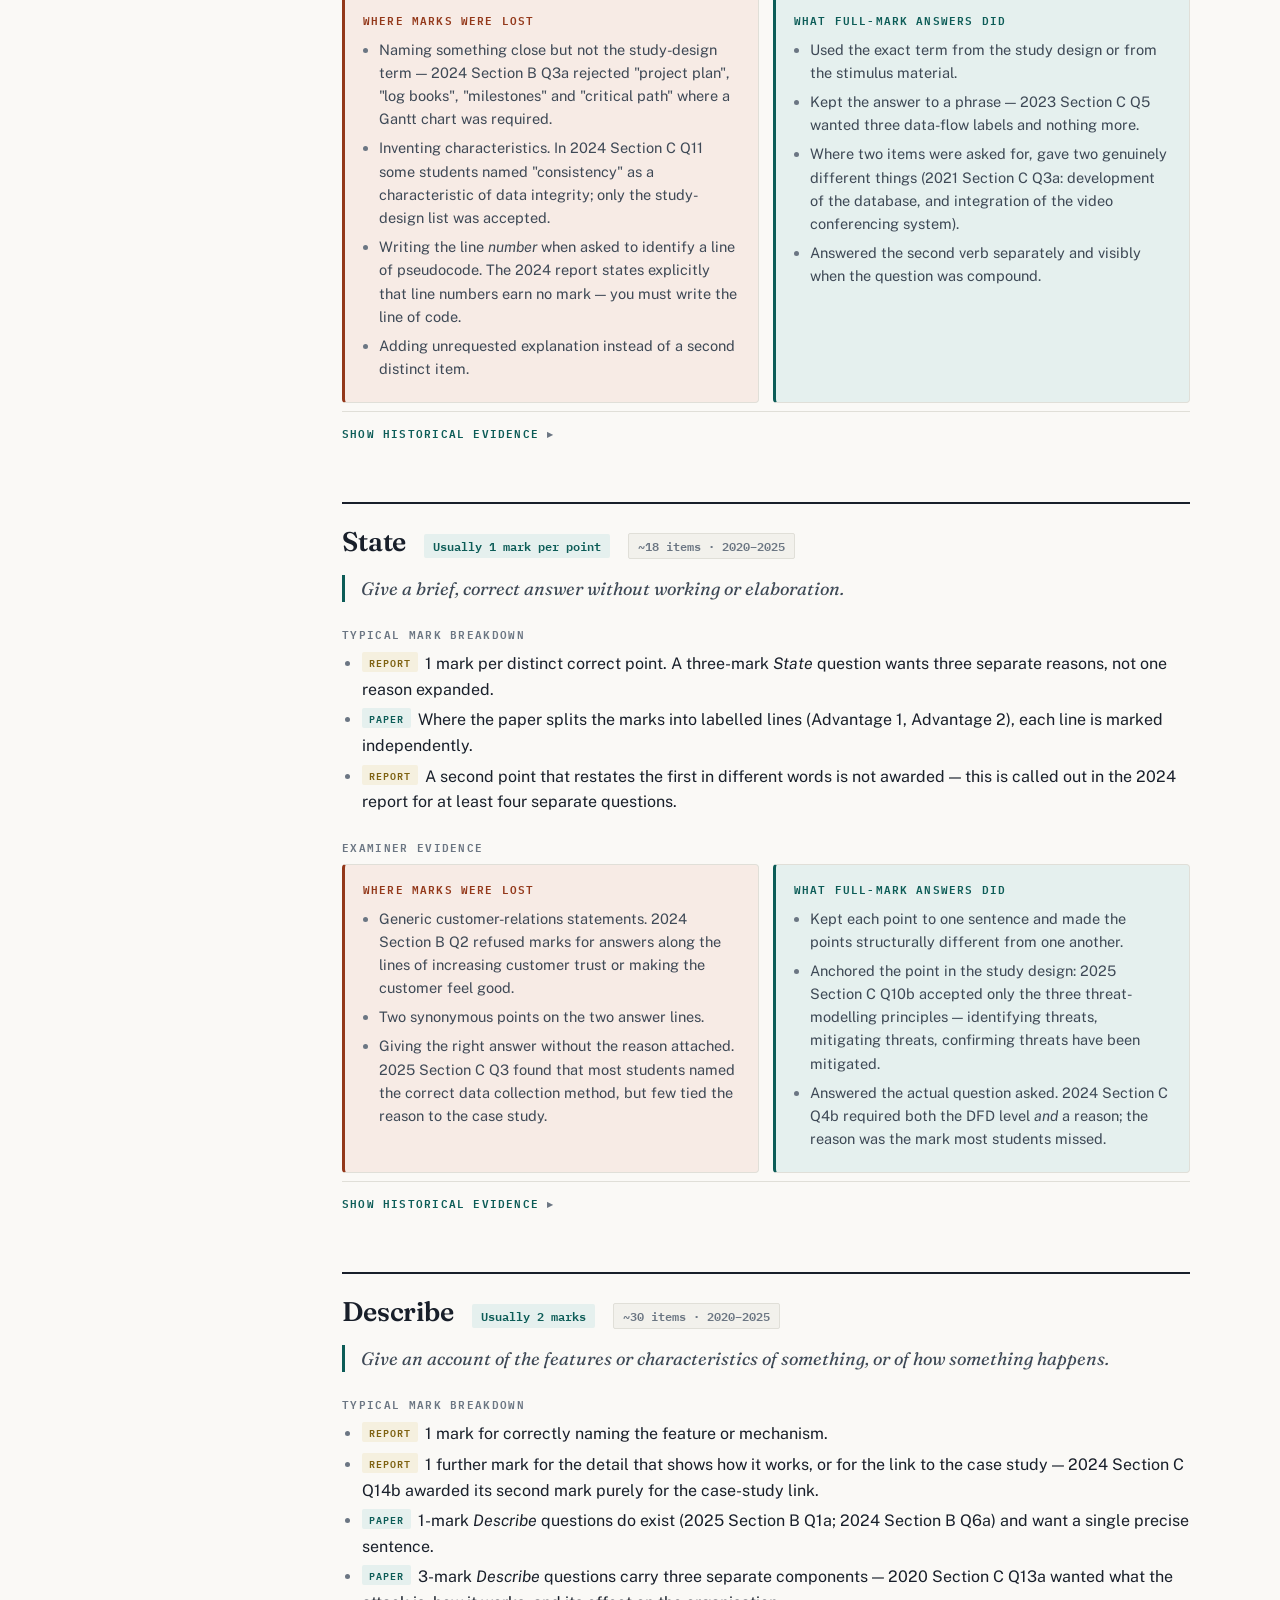
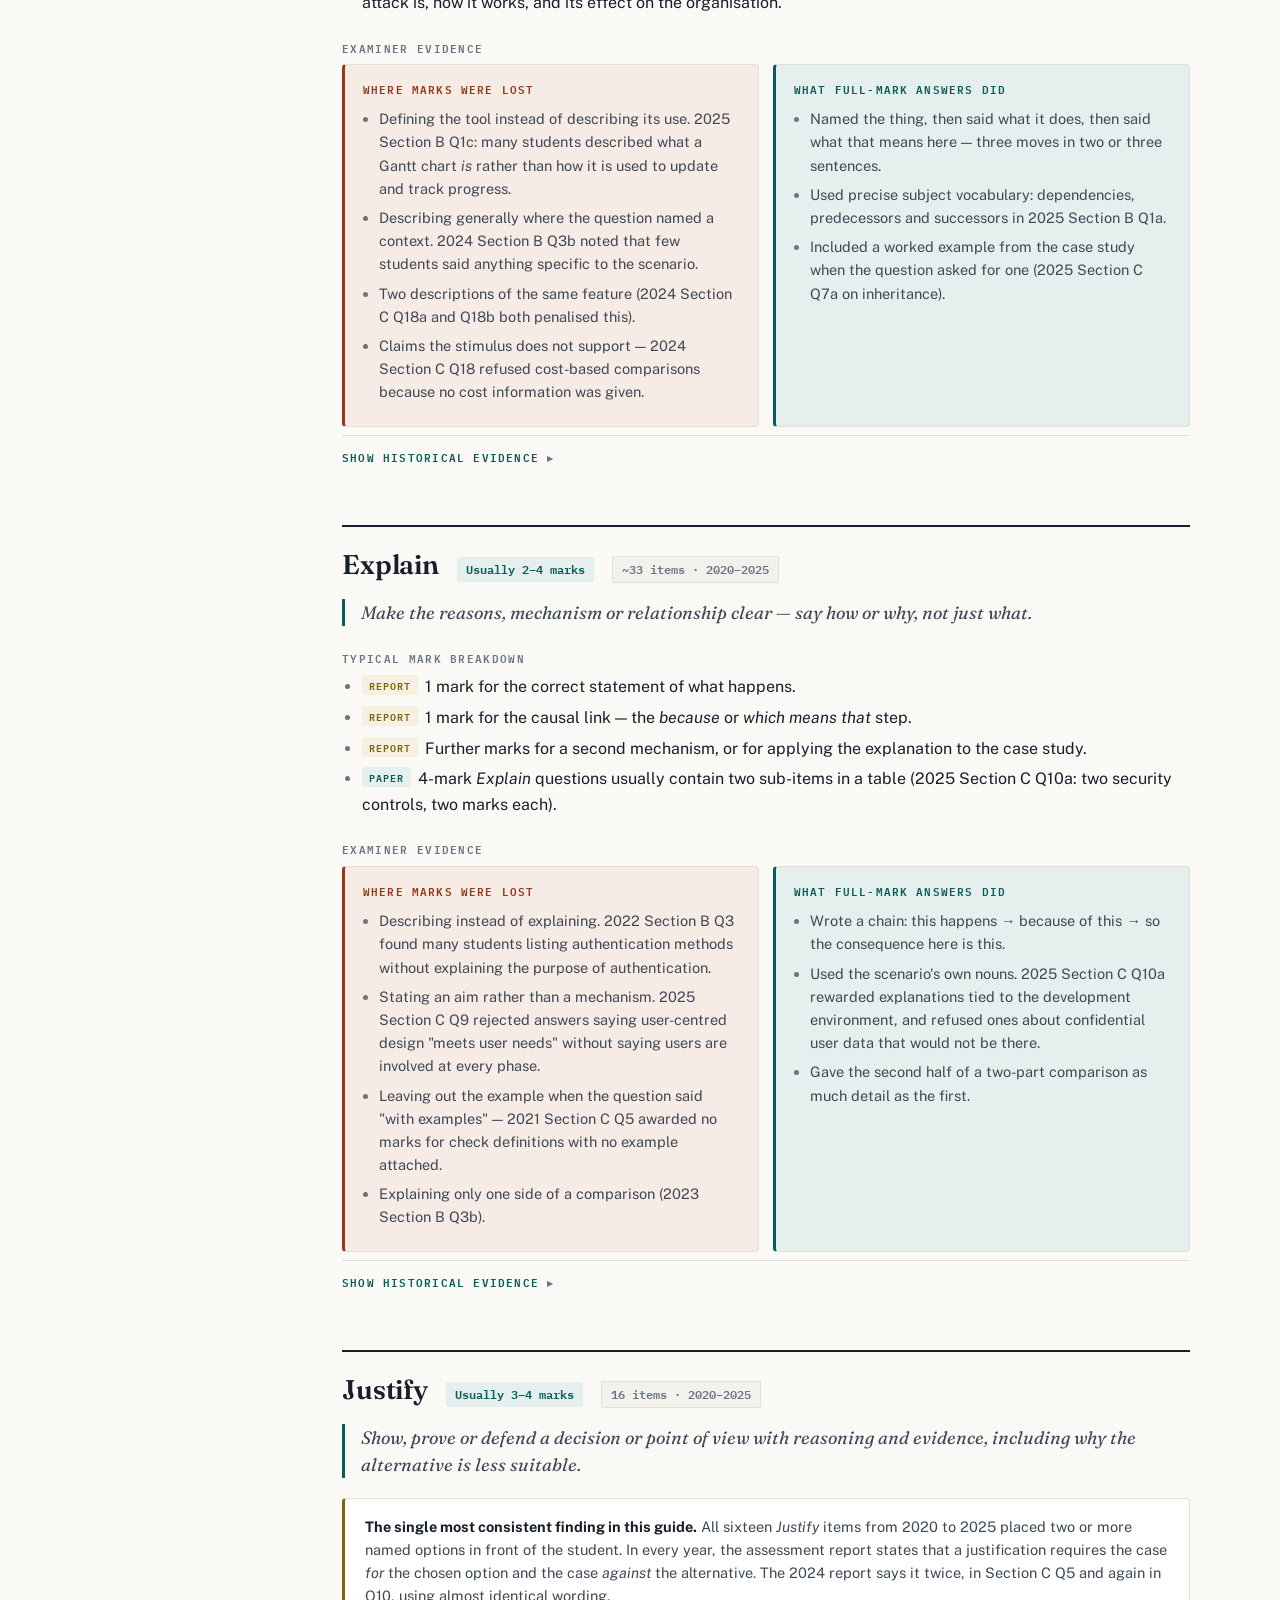
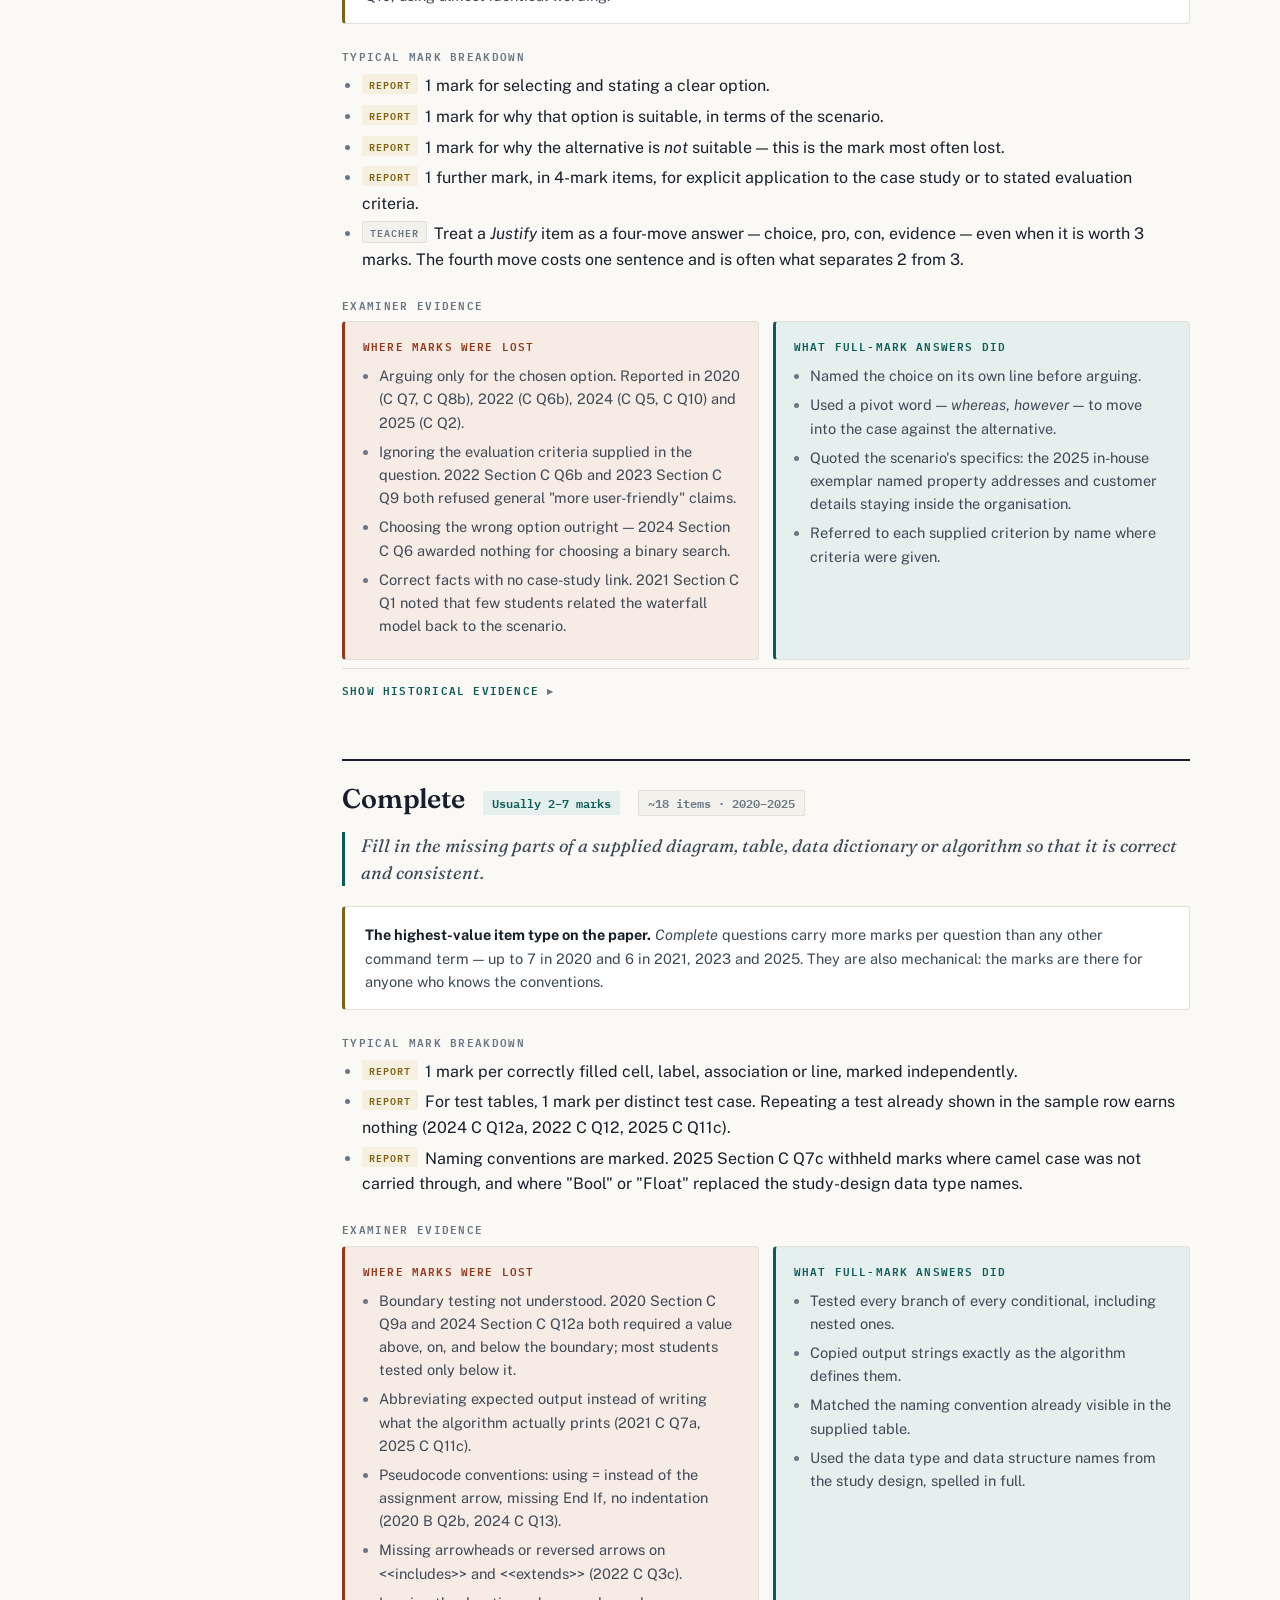
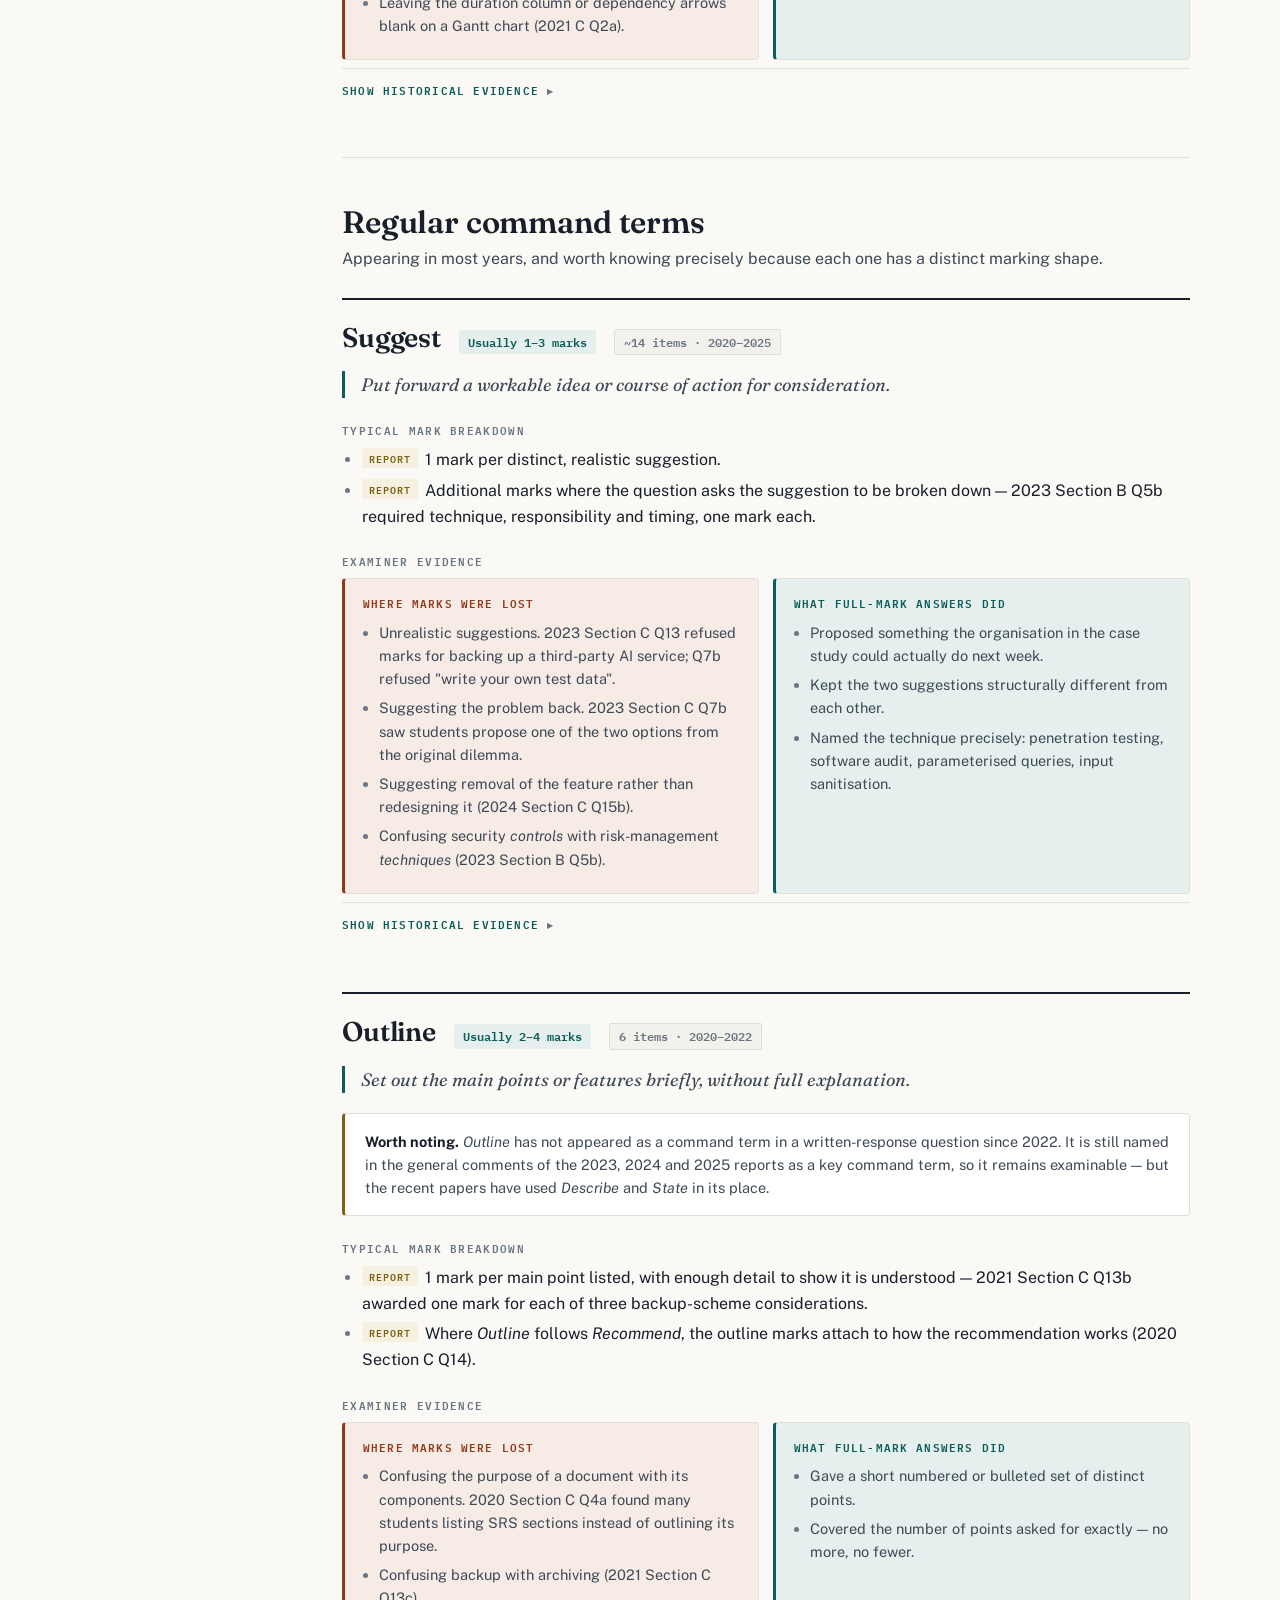
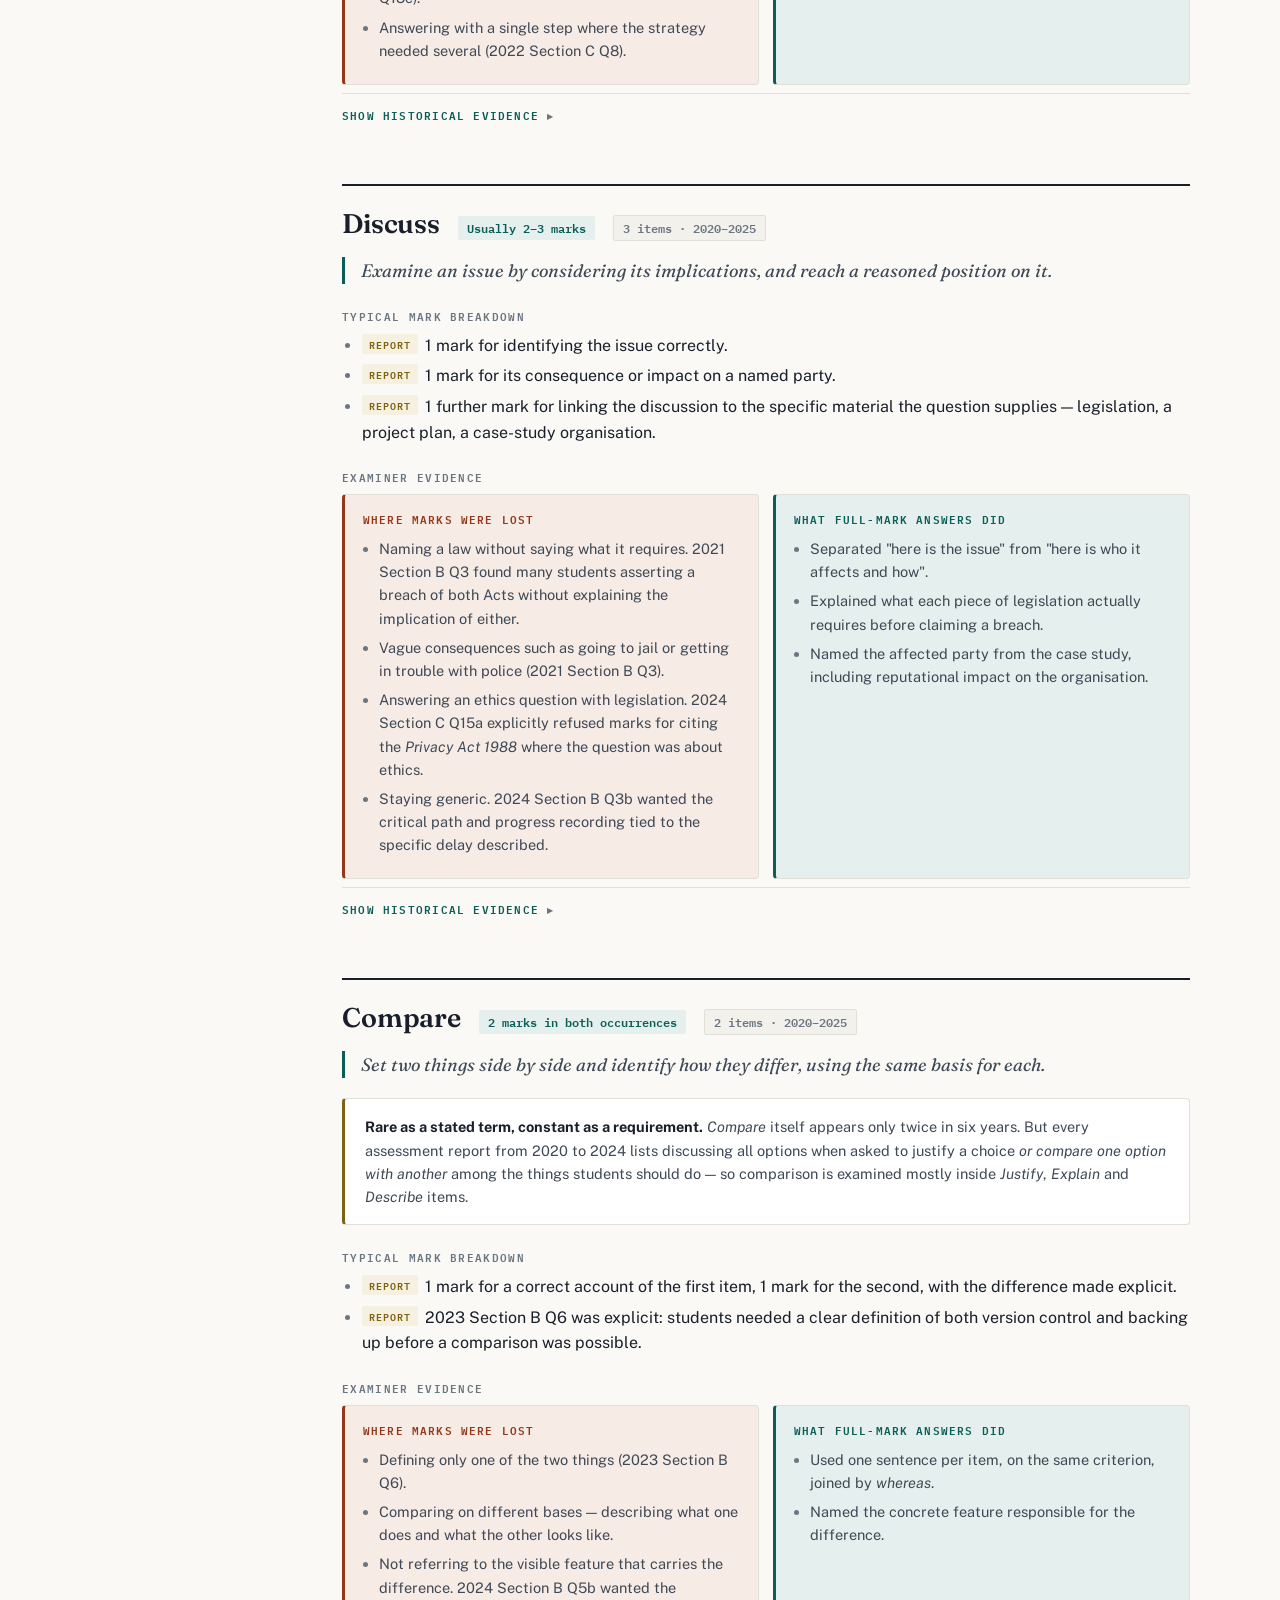
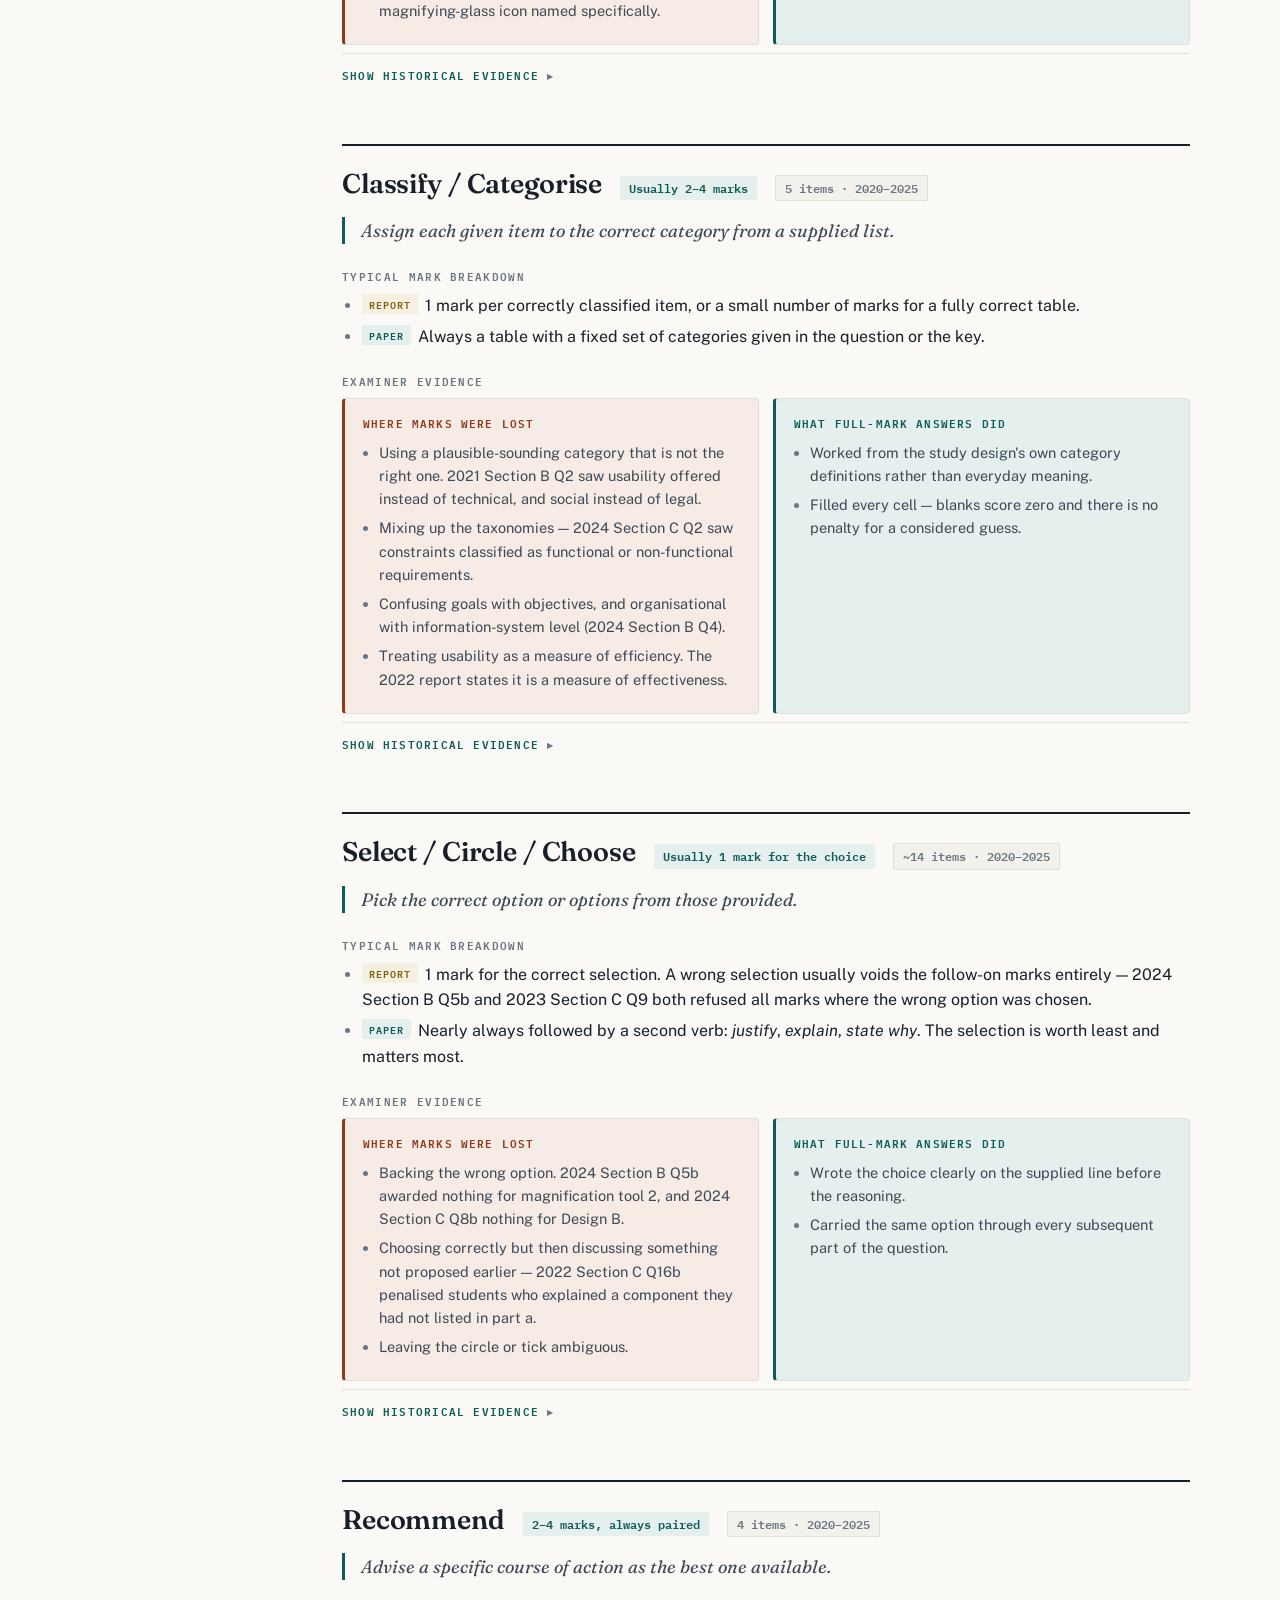
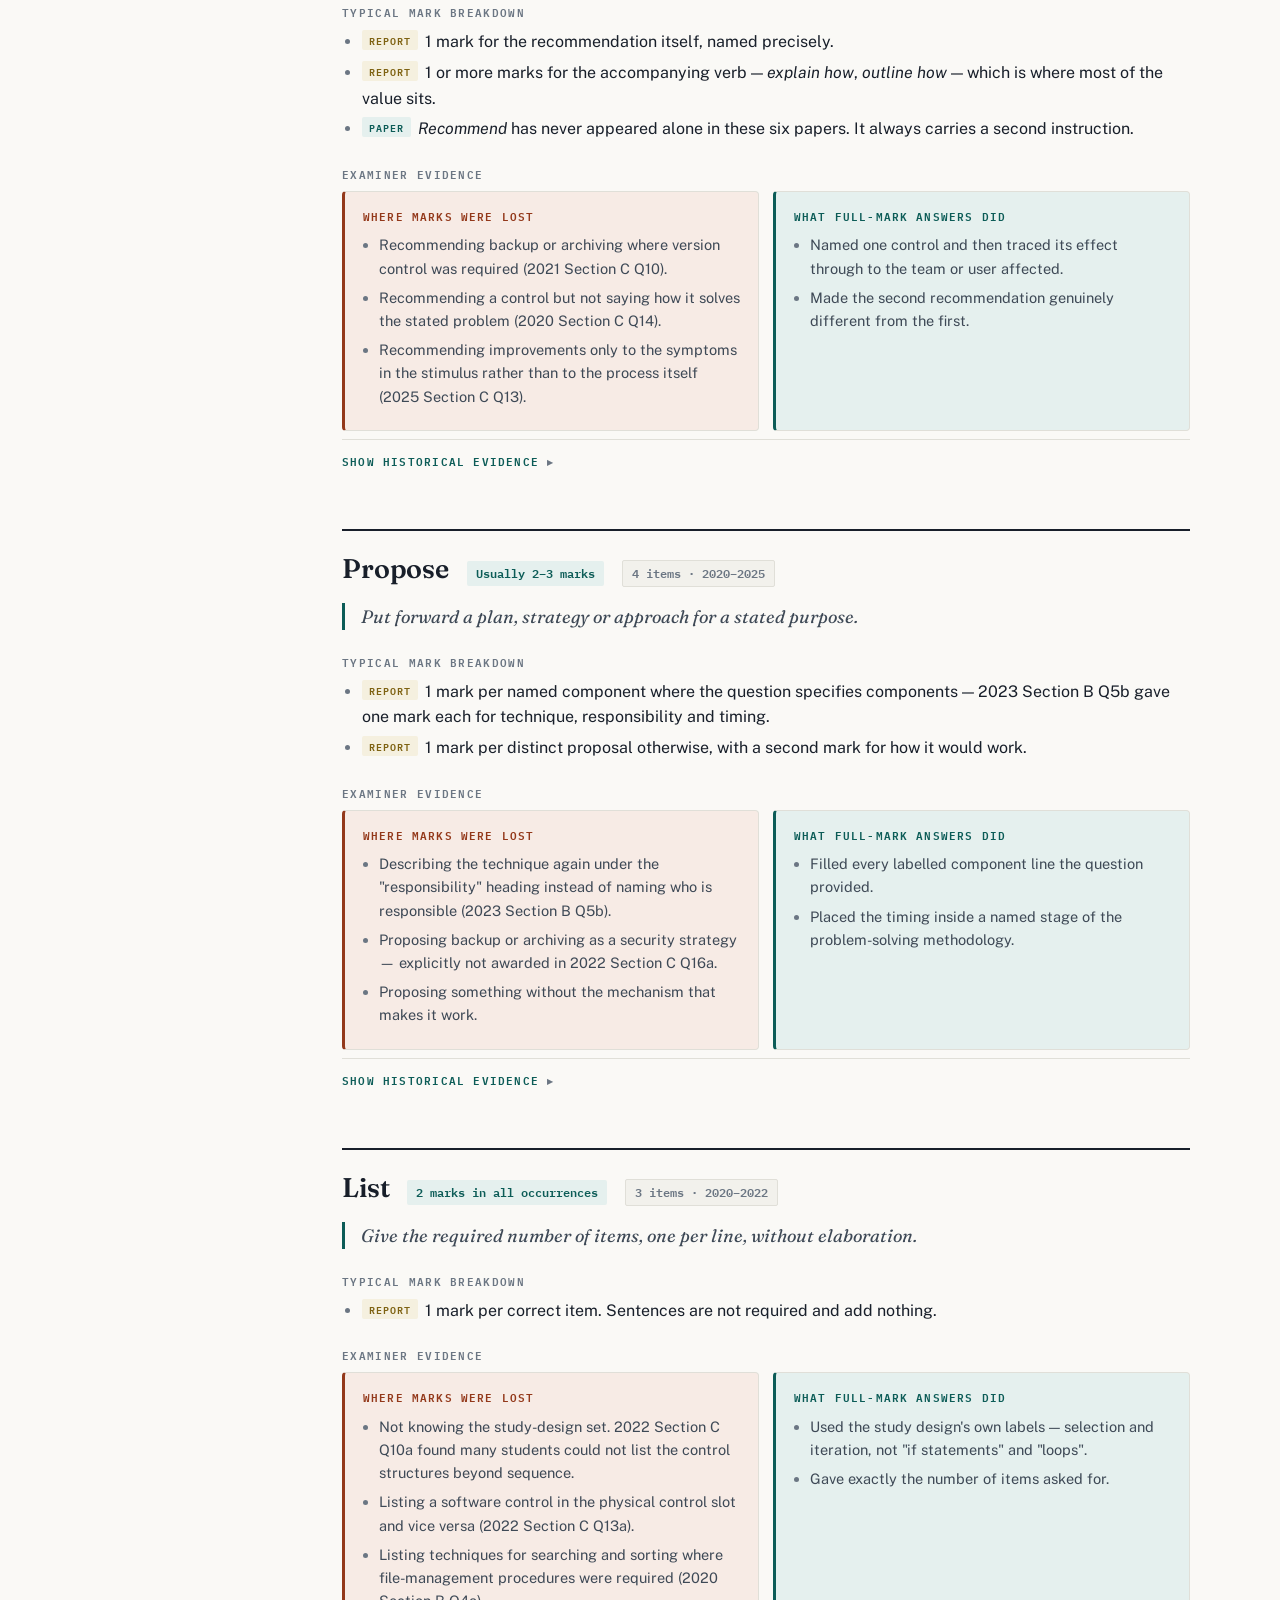
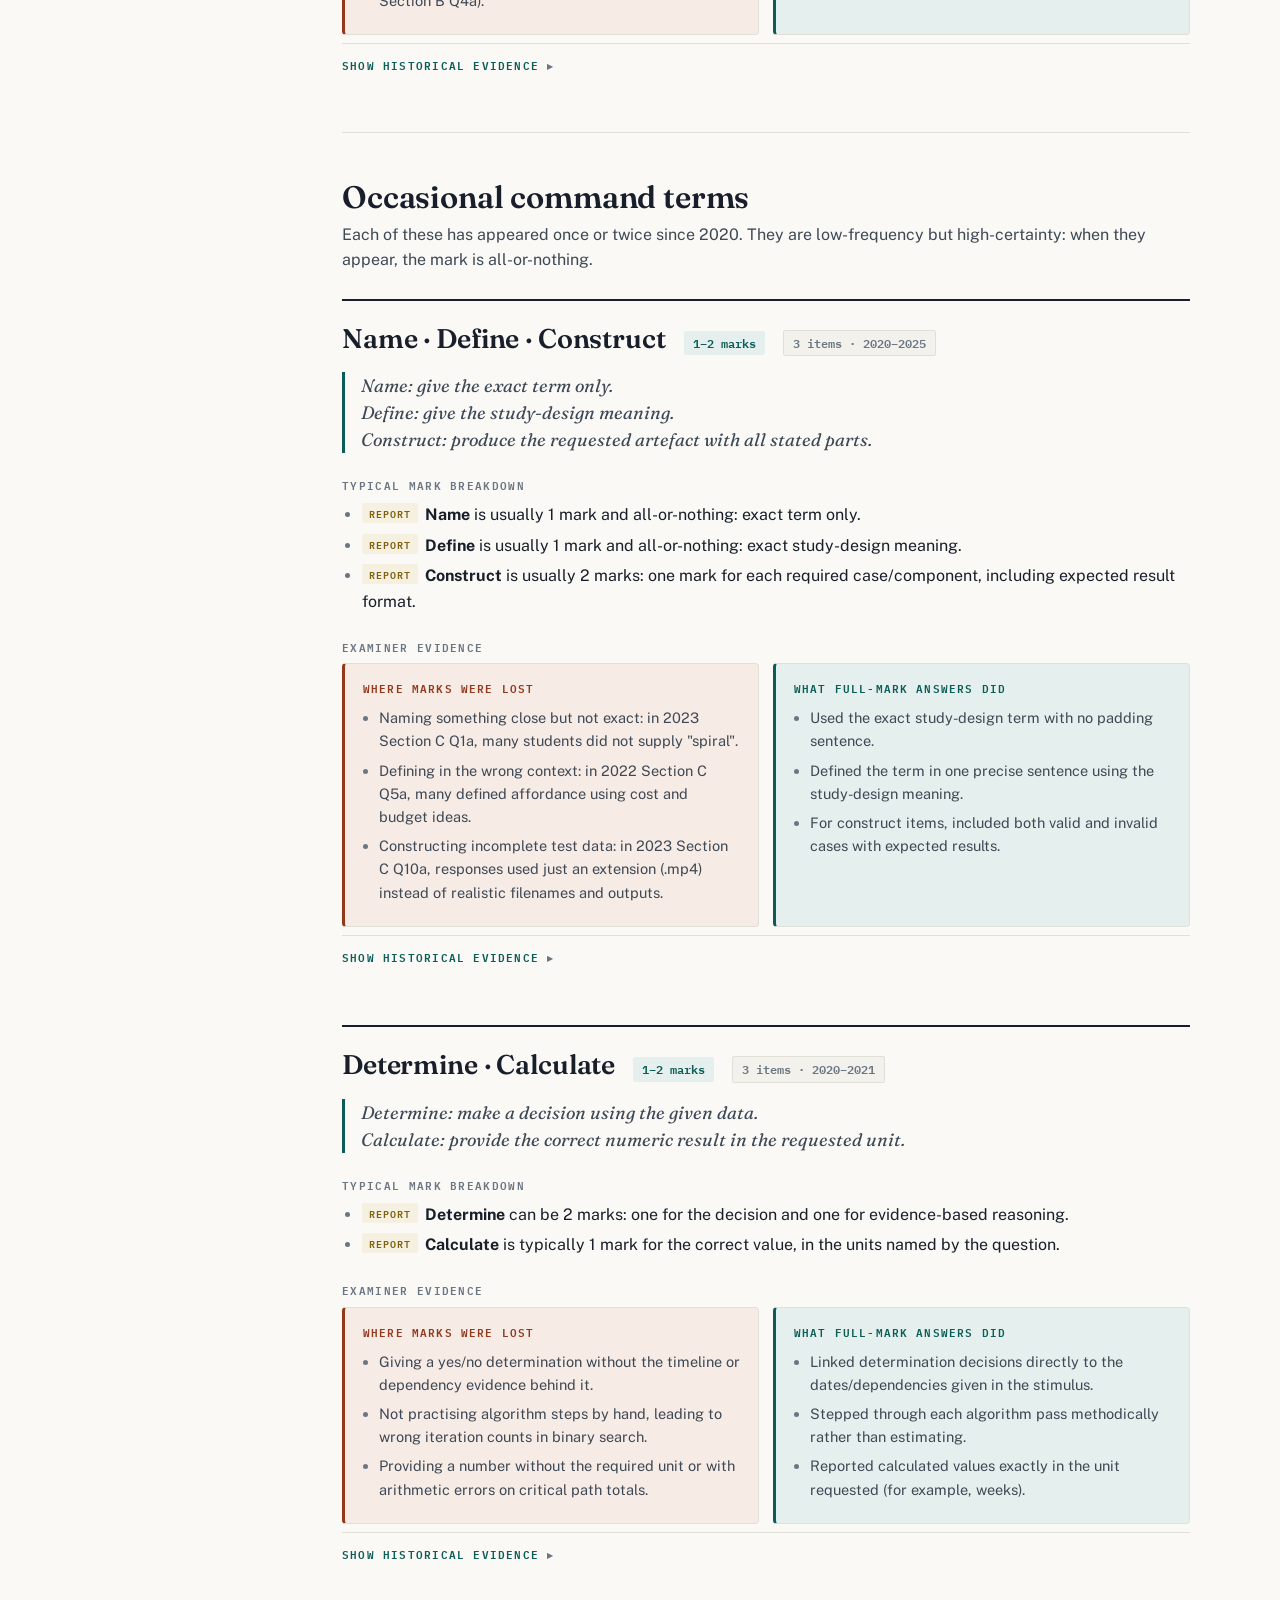
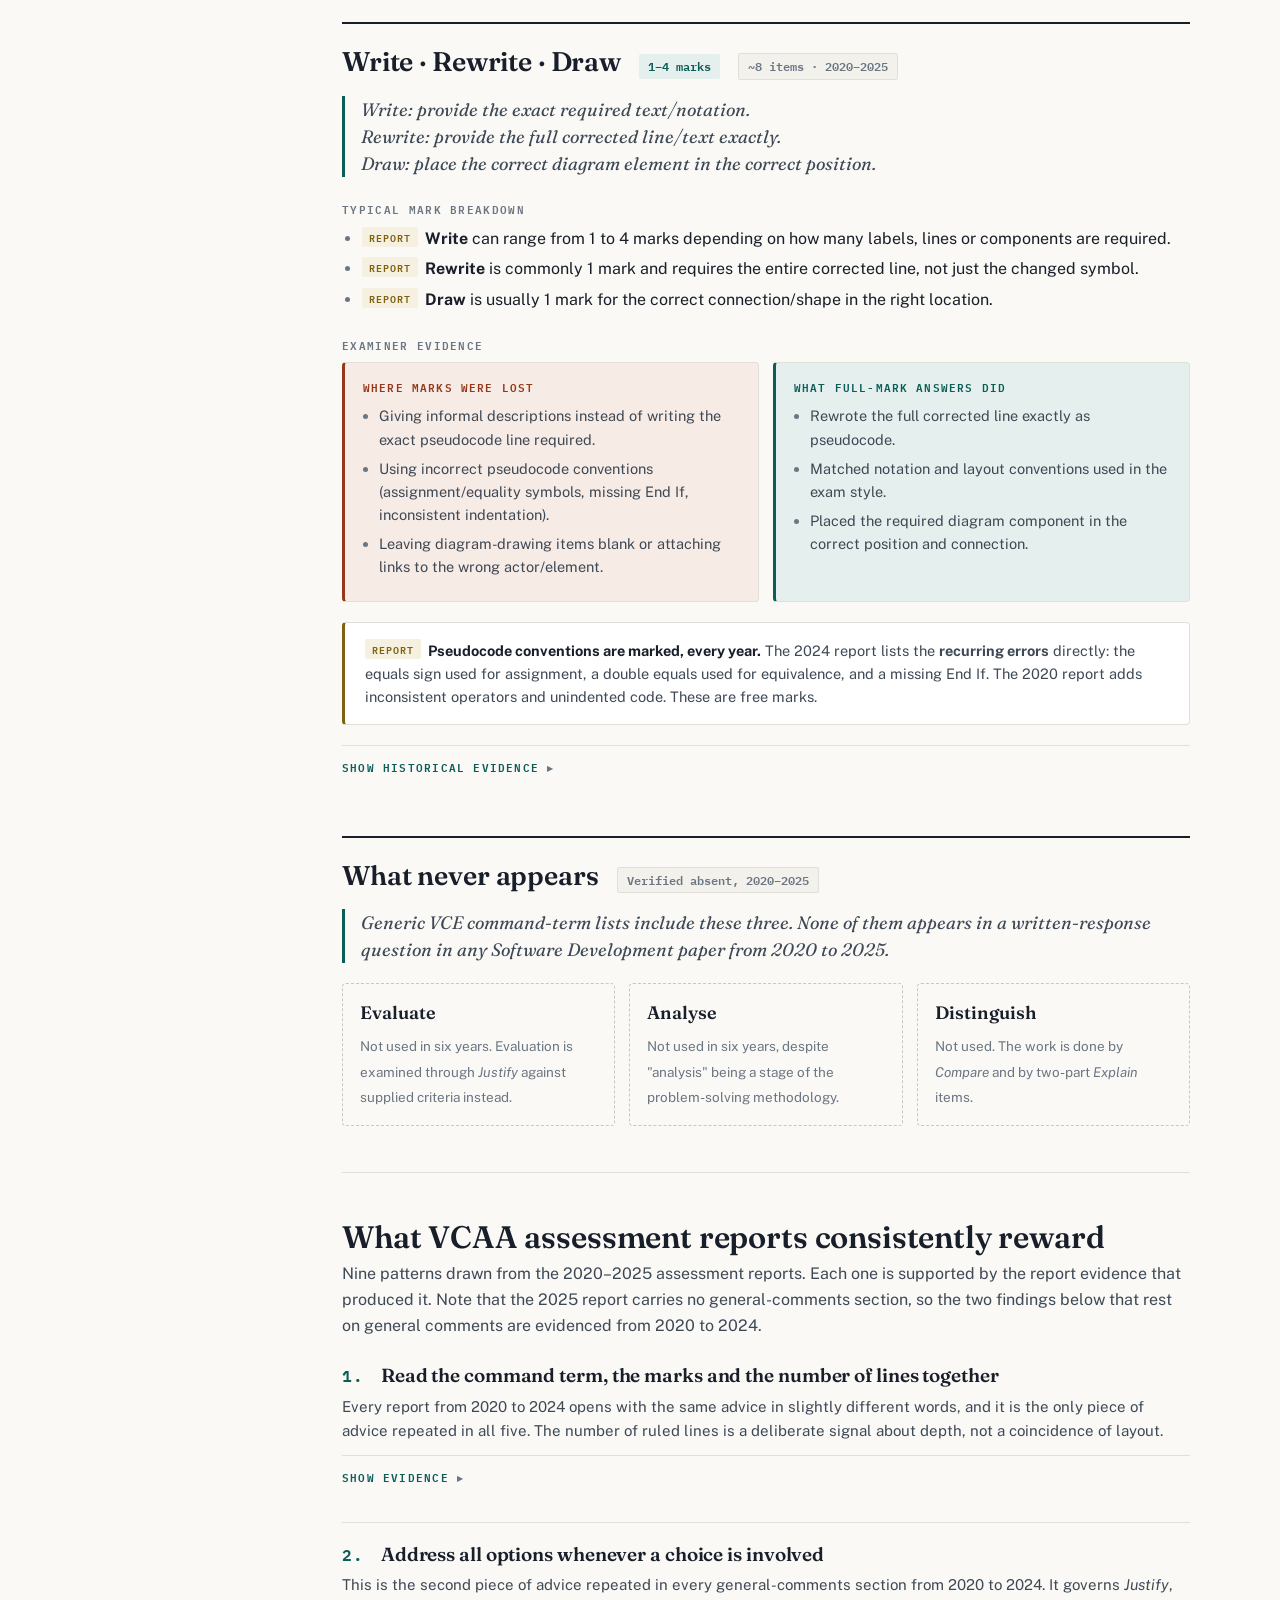
==== commit b6affd42: "Split practice questions page and add summary table highlighting" ====
--- a/index.html
+++ b/index.html
@@ -400,6 +400,7 @@
     <li><a href="#" aria-current="page">Command Terms Evidence Guide</a></li>
     <li><a href="command-terms-summary.html">Command Terms Summary Table</a></li>
     <li><a href="key-knowledge.html">High-Frequency Key Knowledge</a></li>
+    <li><a href="practice-questions.html">Practice Questions</a></li>
   </ul>
 </nav>
 
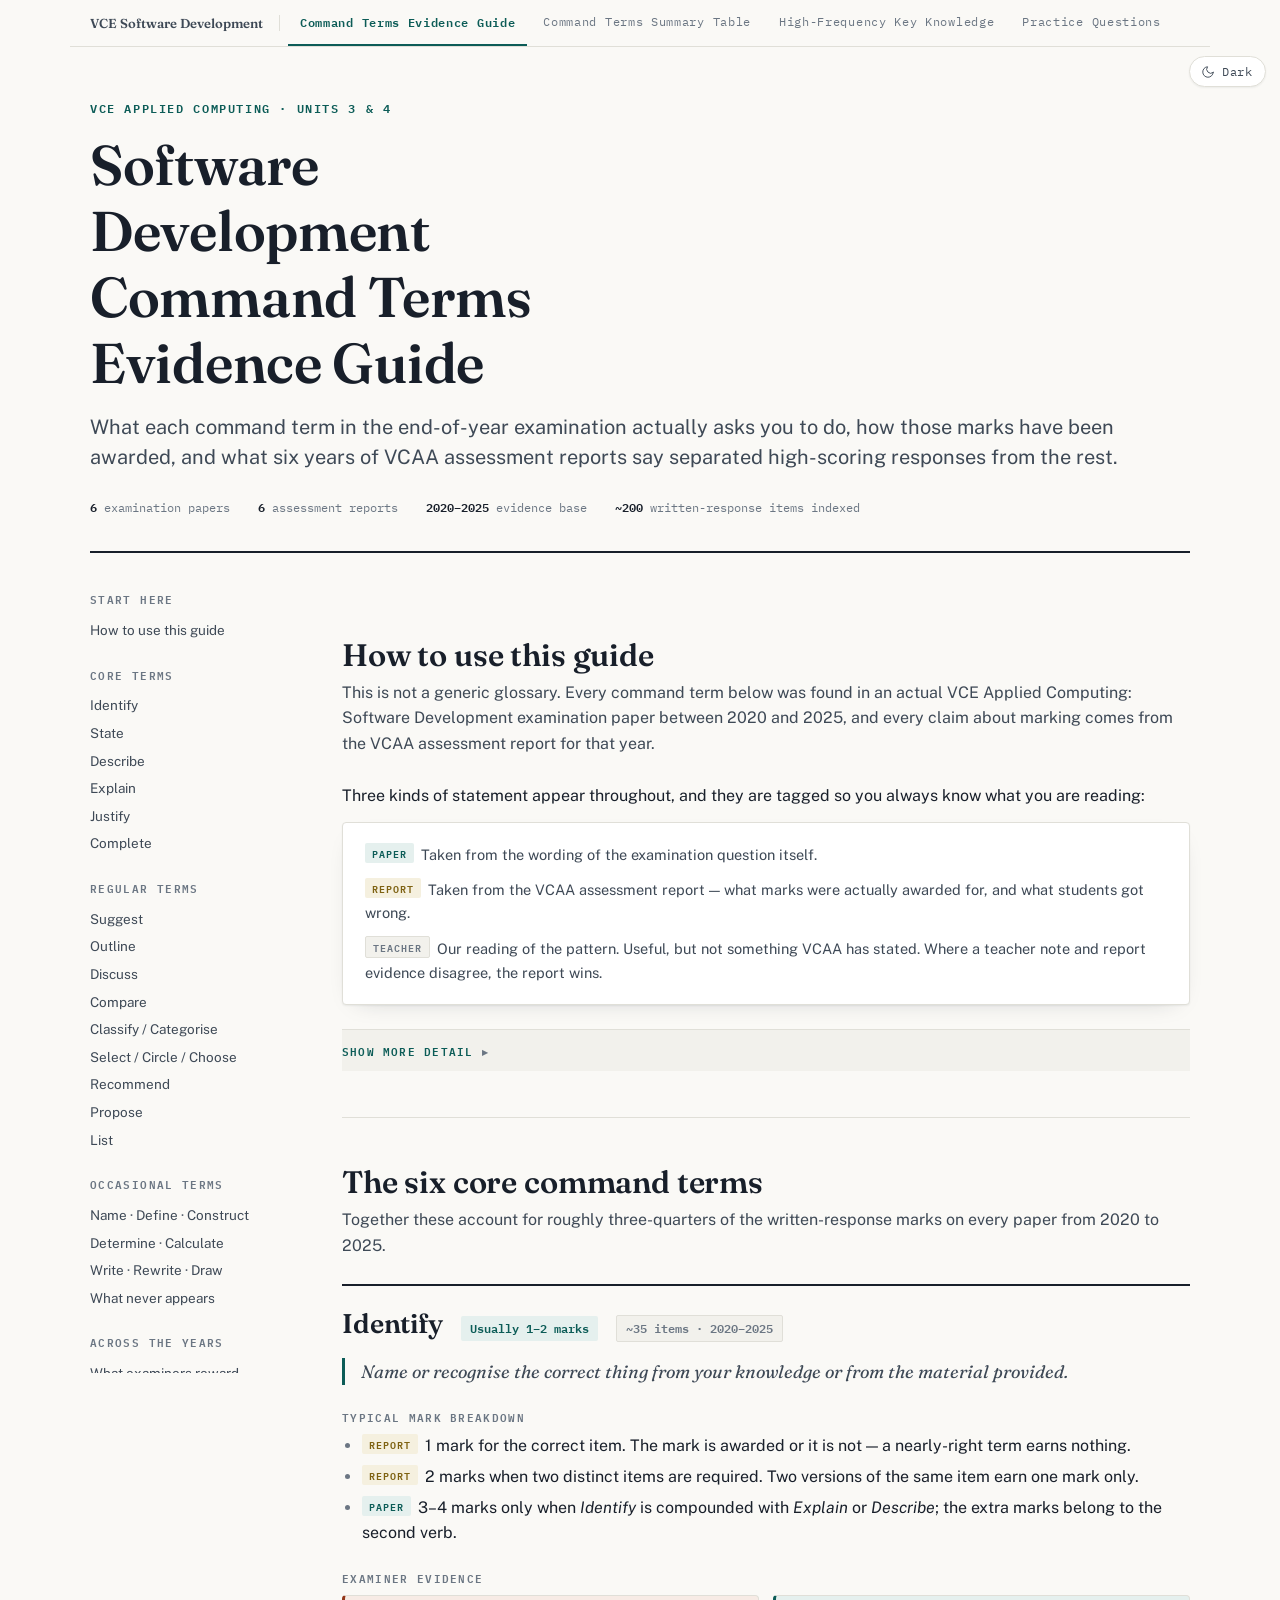
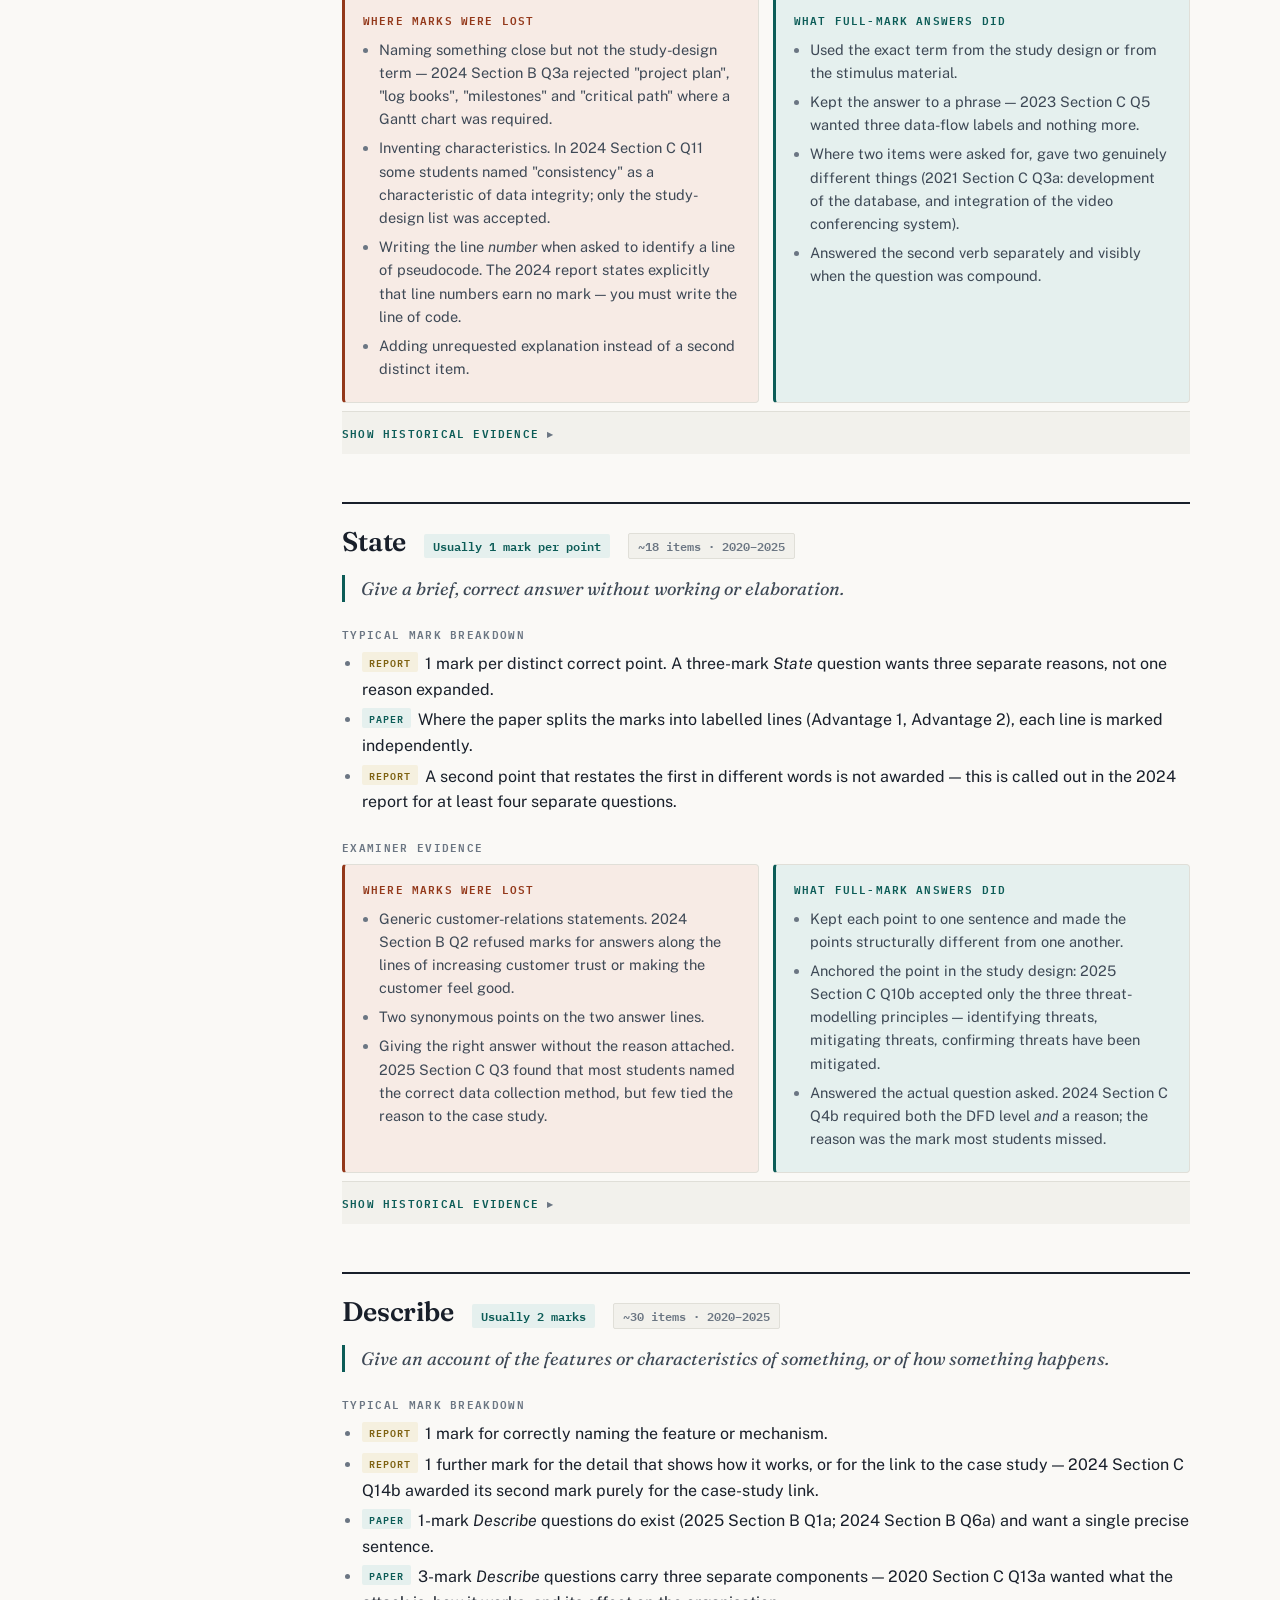
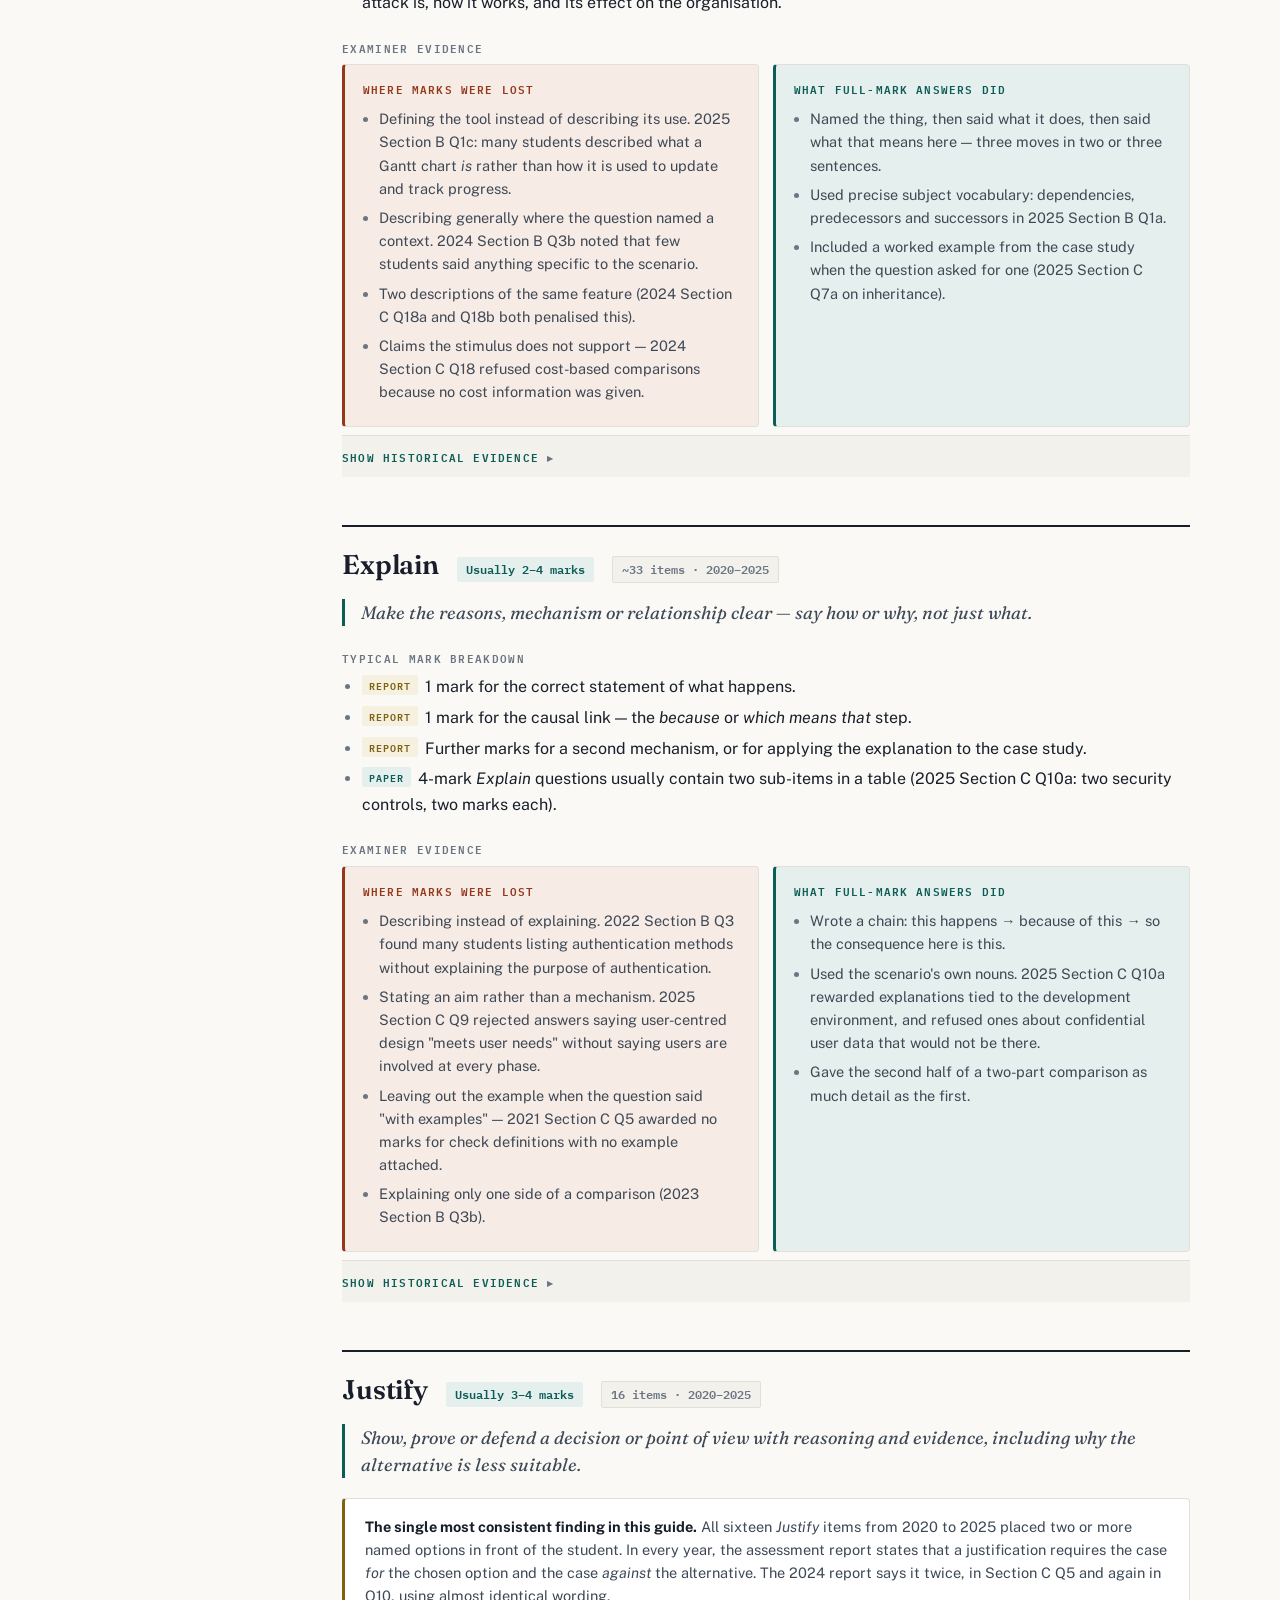
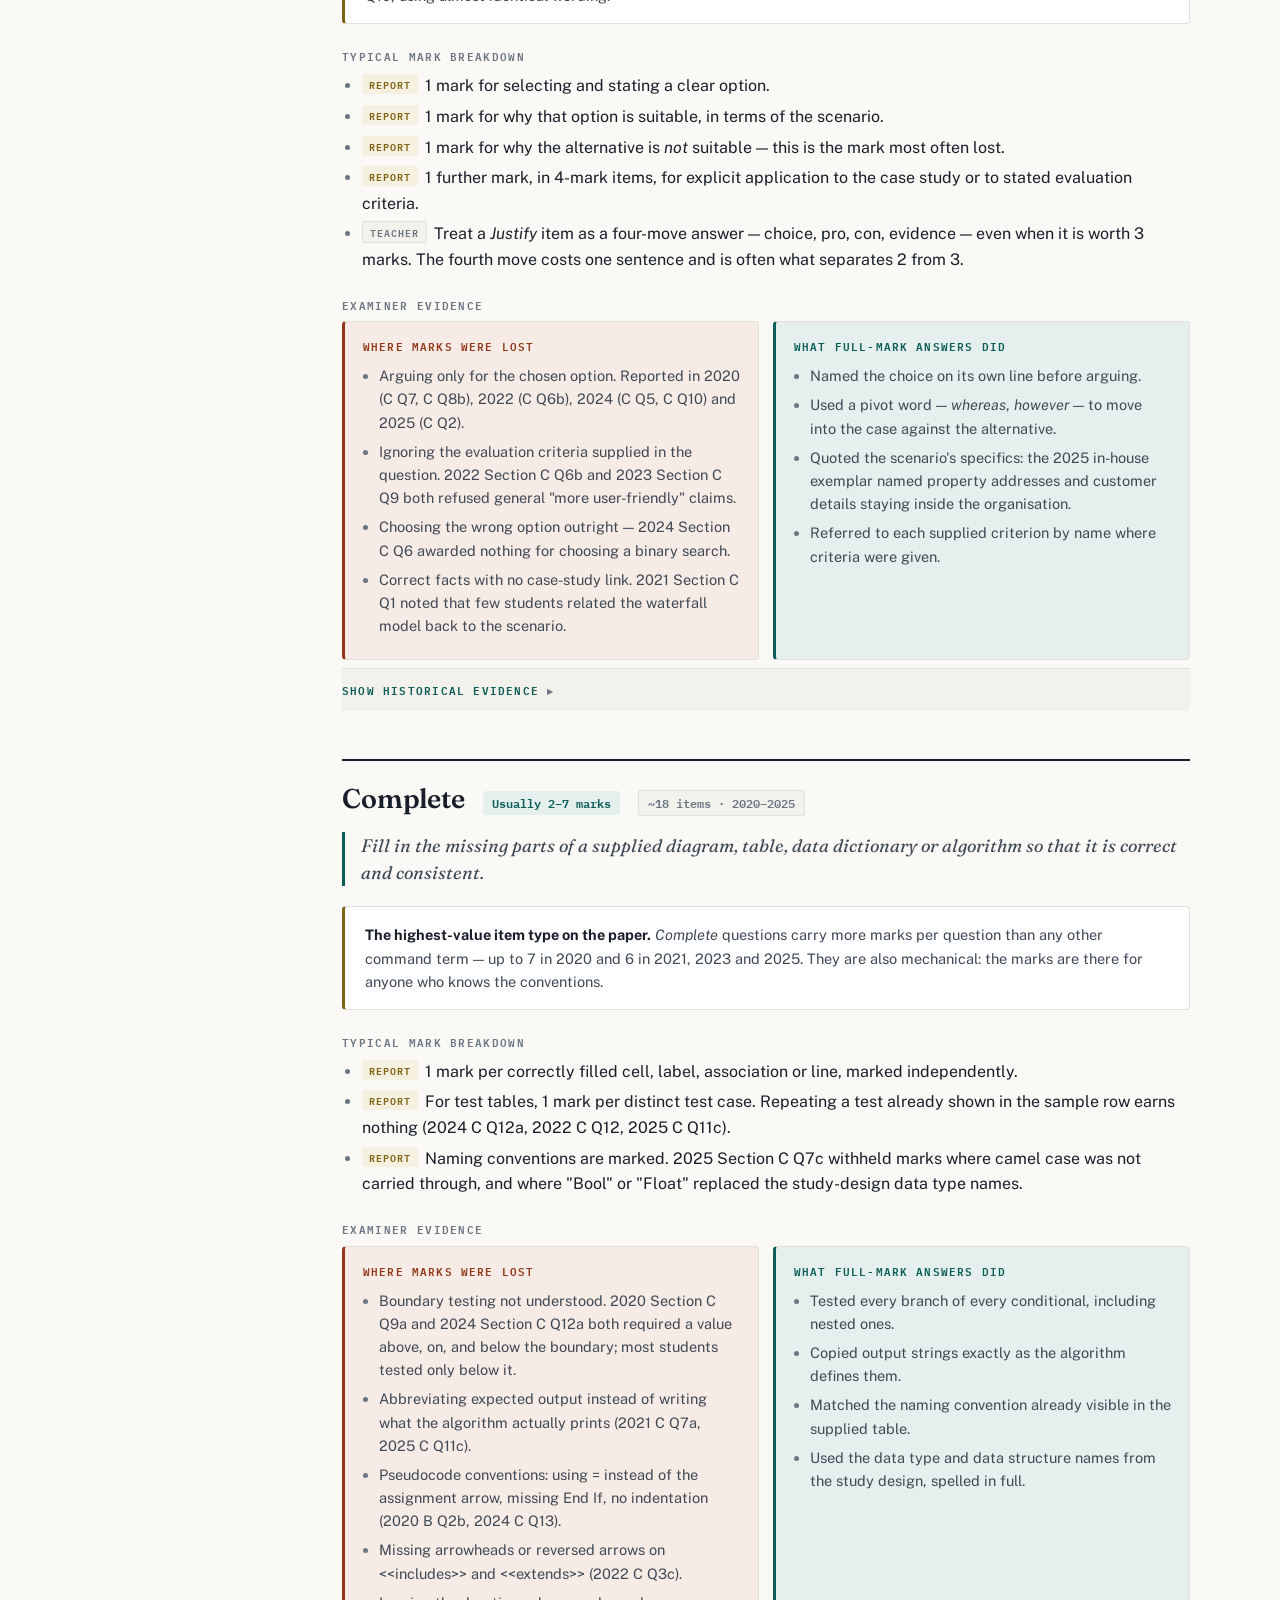
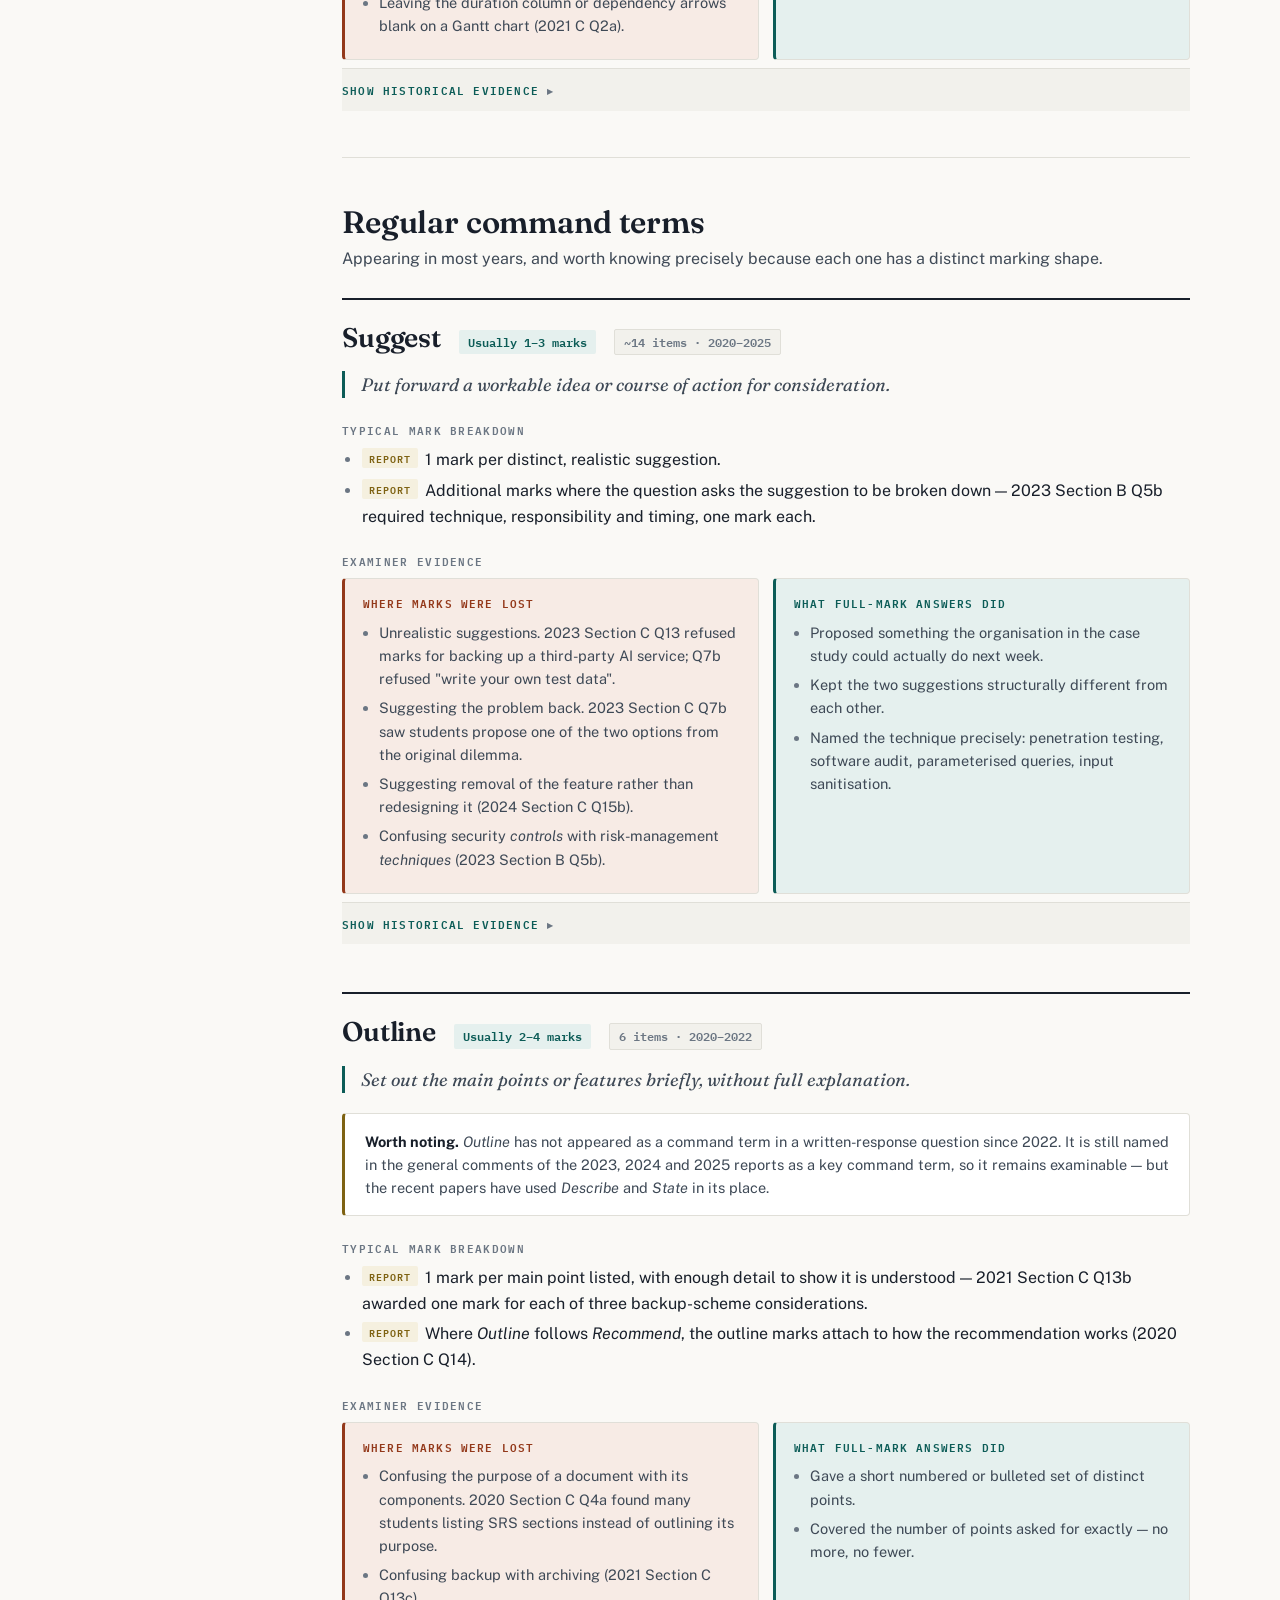
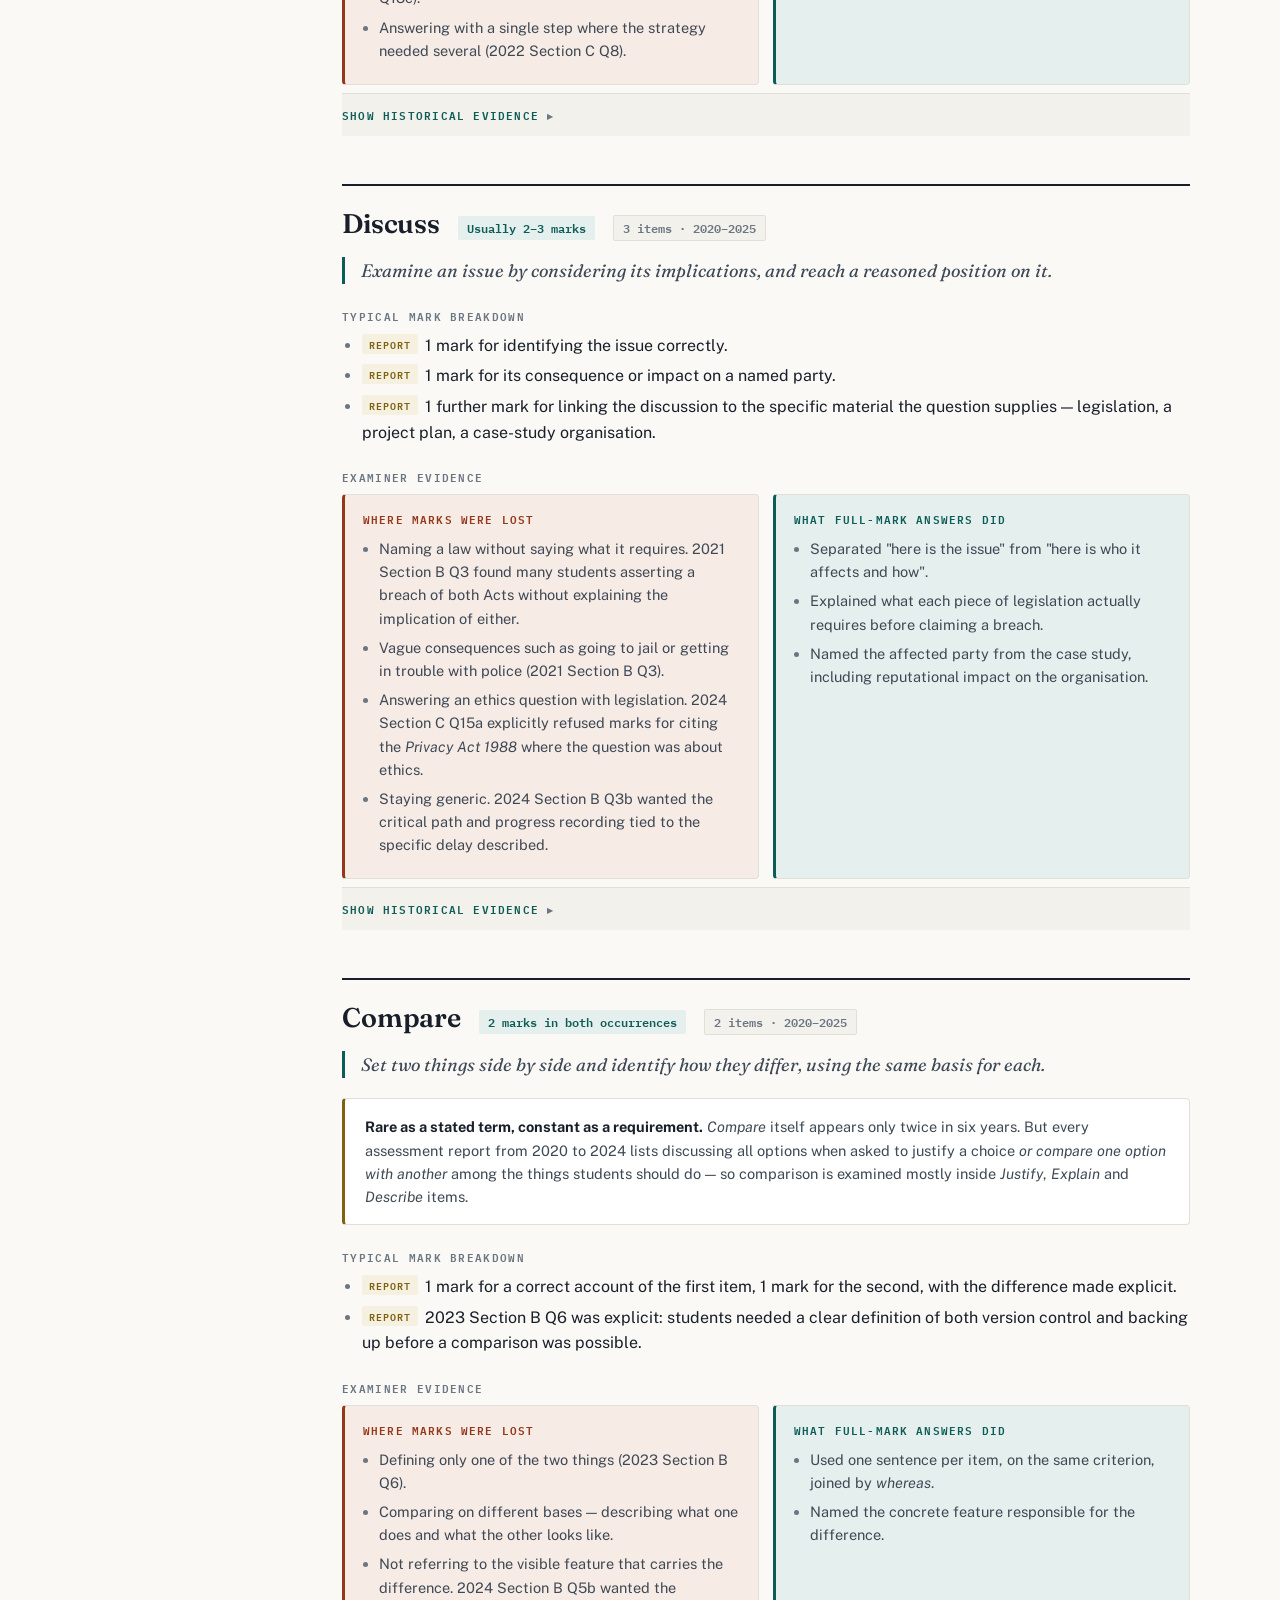
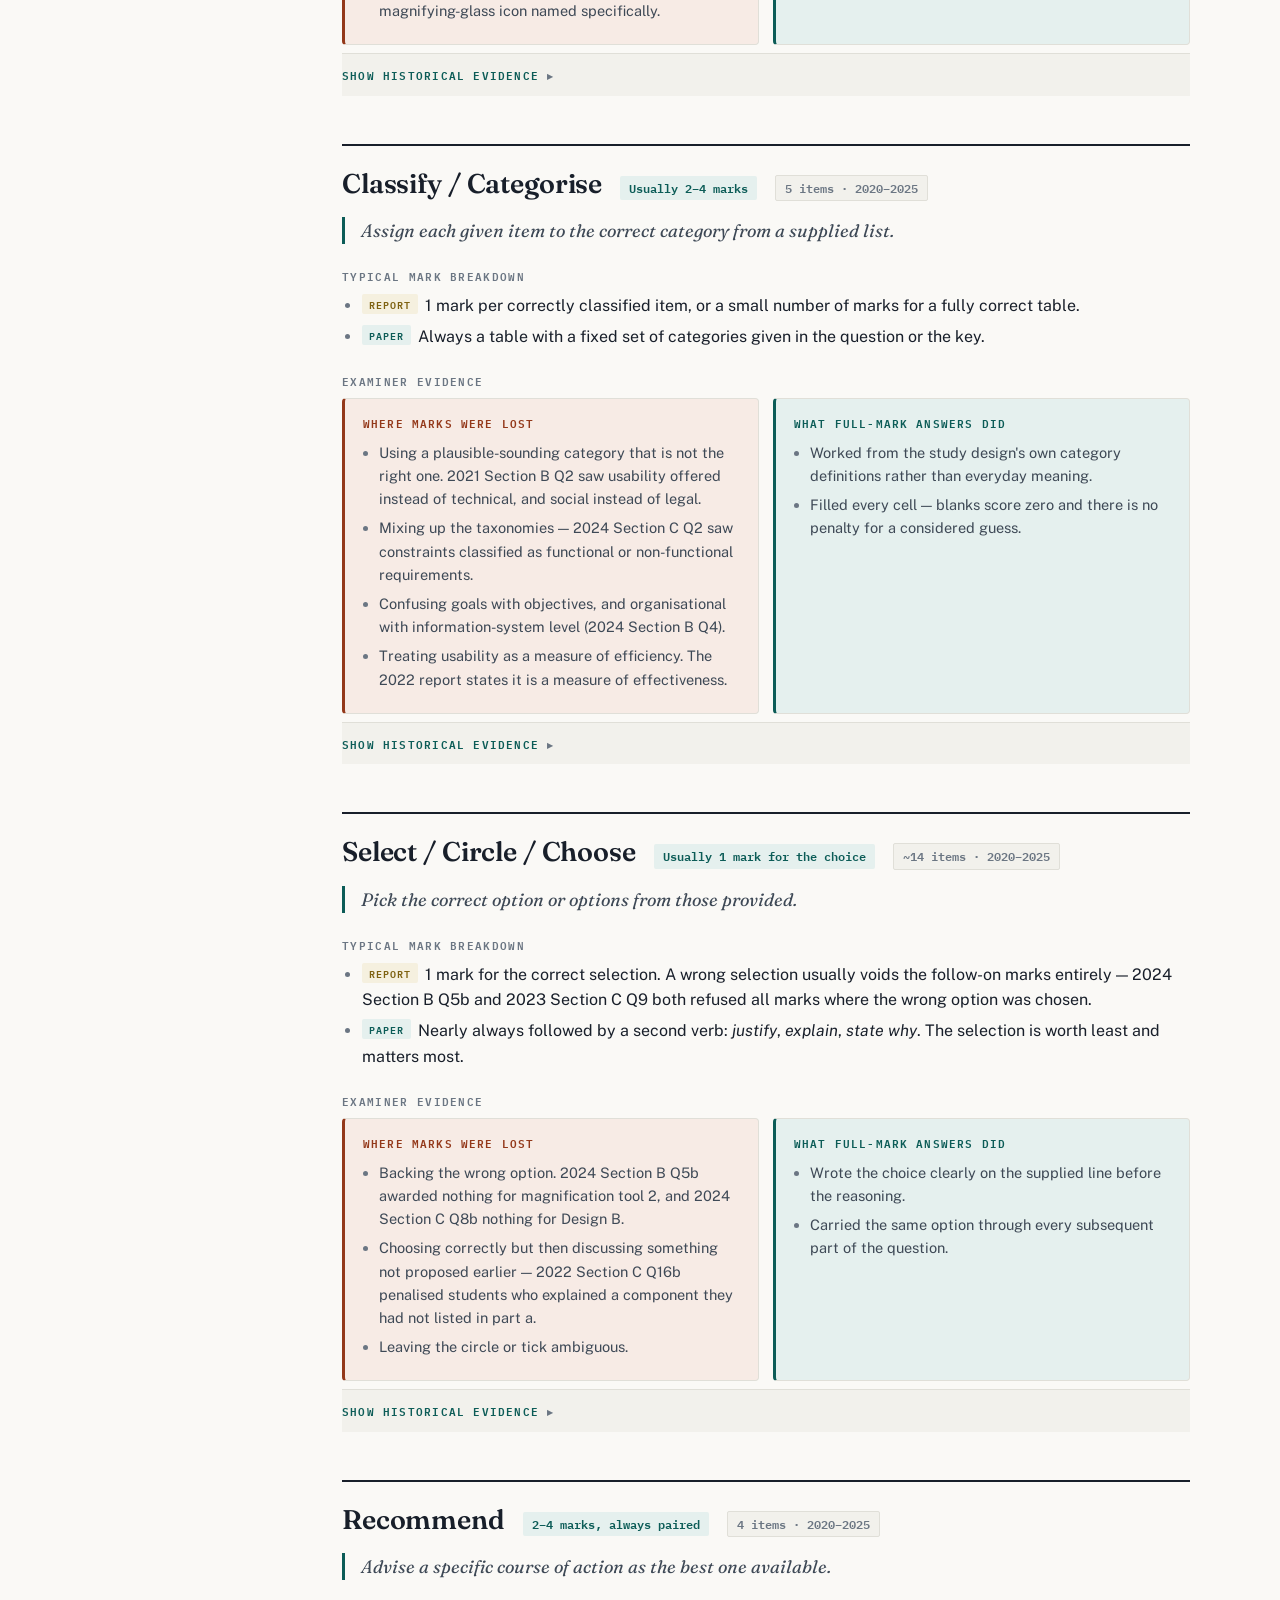
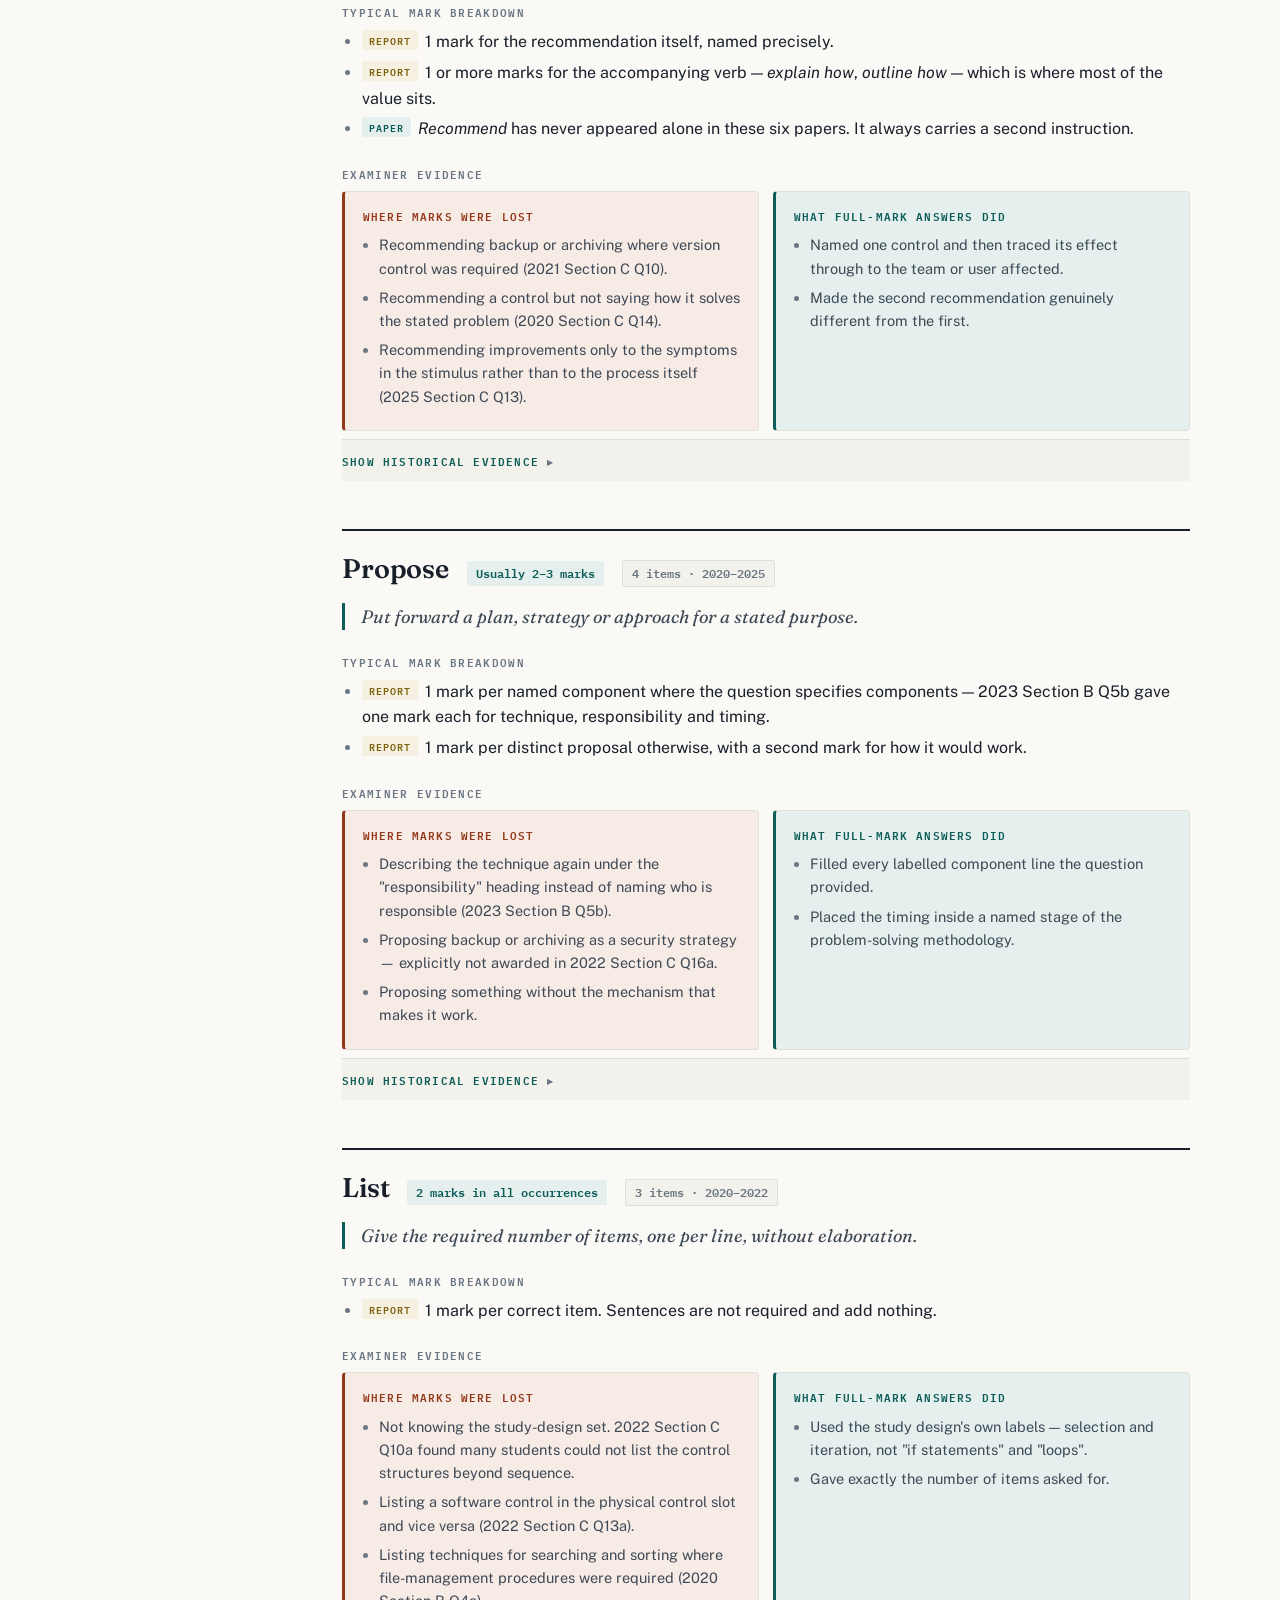
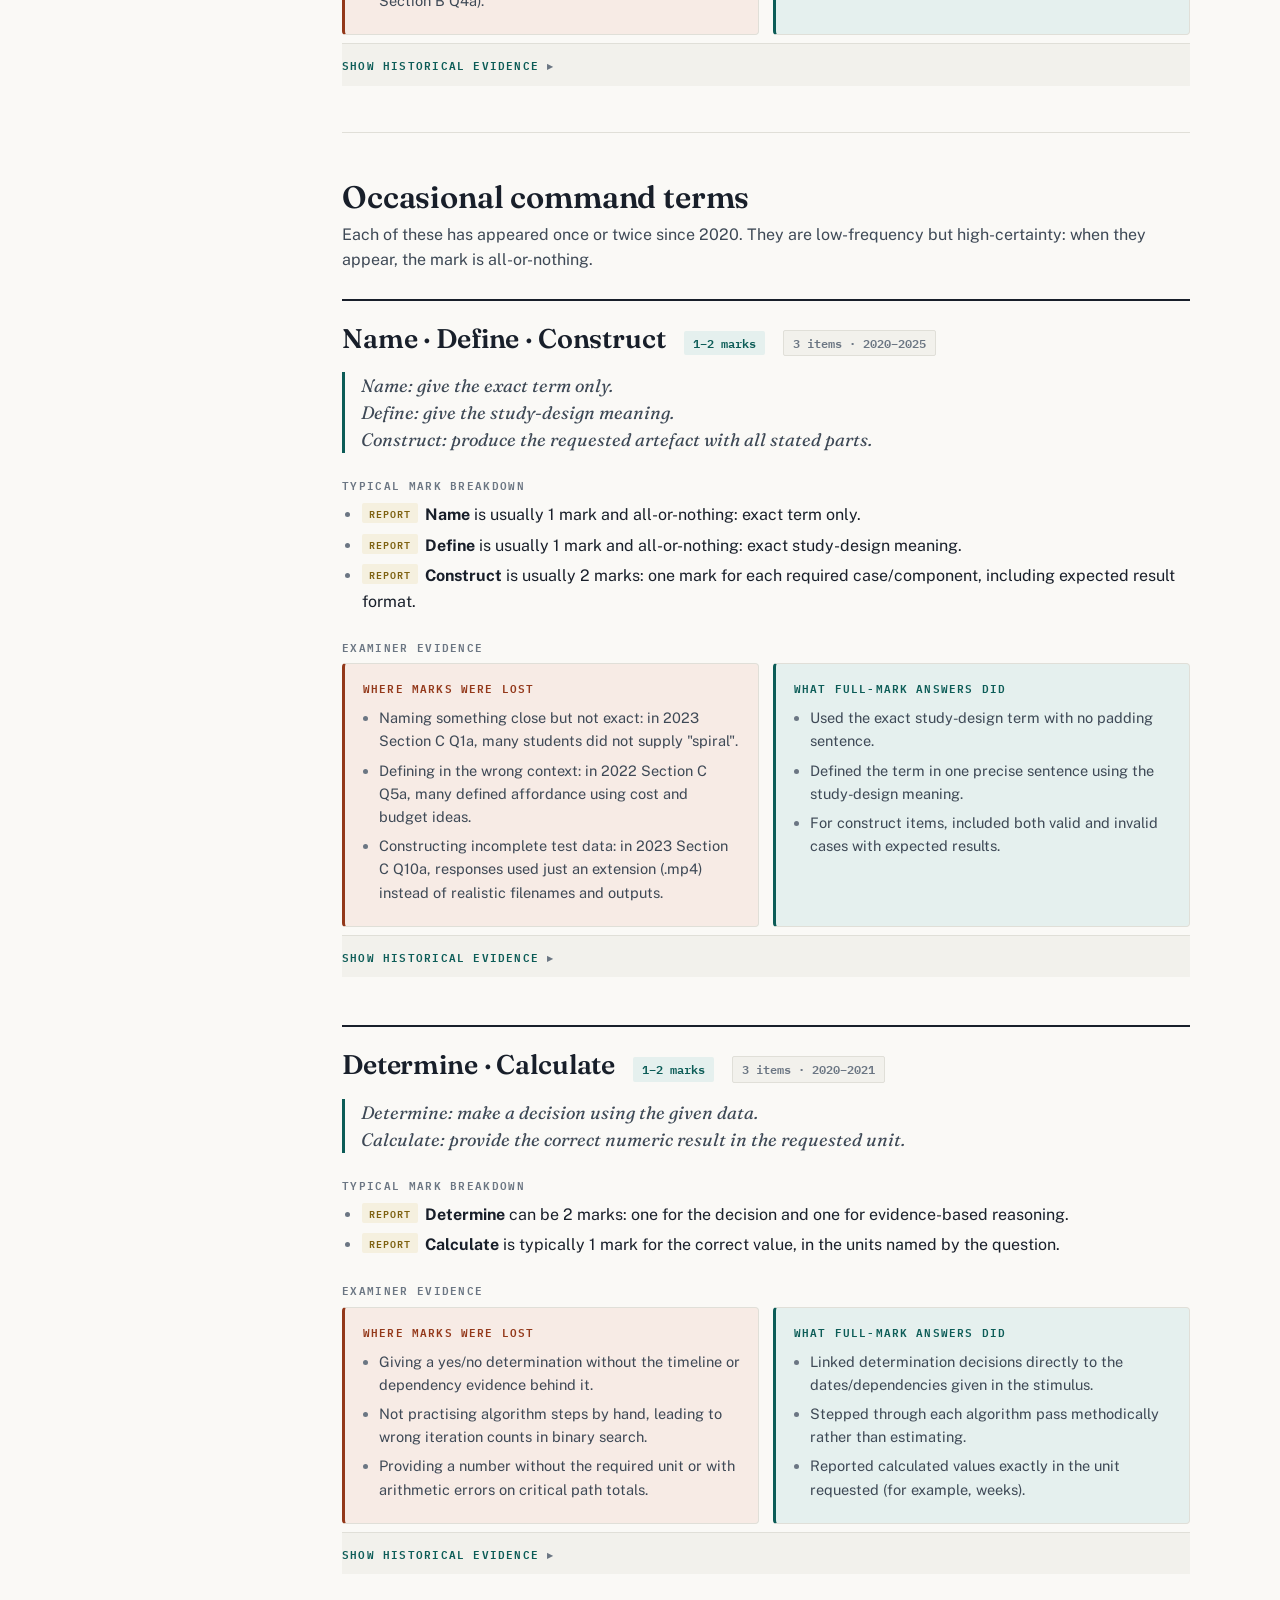
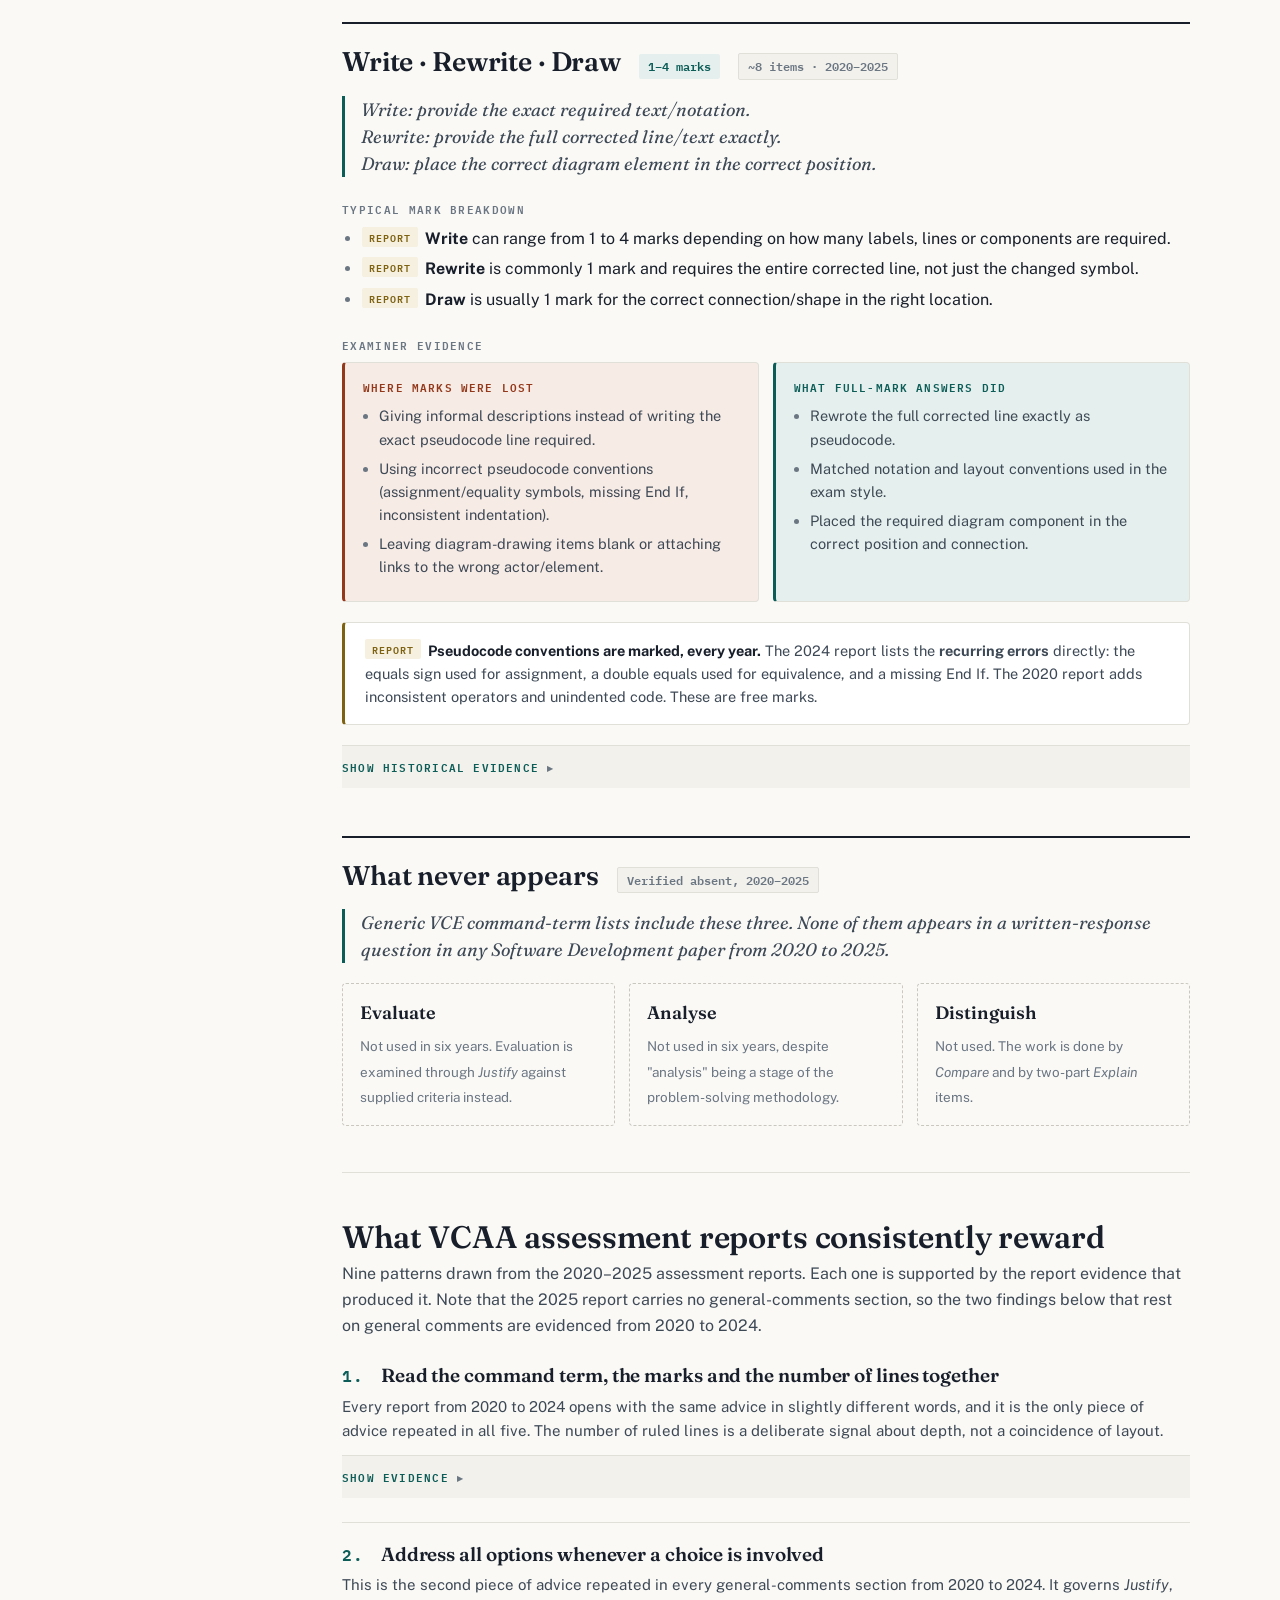
==== commit 3ccfaaae: "Extract shared stylesheet and update page links" ====
--- a/index.html
+++ b/index.html
@@ -22,367 +22,7 @@
 <link rel="preconnect" href="https://fonts.googleapis.com">
 <link rel="preconnect" href="https://fonts.gstatic.com" crossorigin>
 <link rel="stylesheet" href="https://fonts.googleapis.com/css2?family=Fraunces:opsz,wght@9..144,400;9..144,600;9..144,700&family=Public+Sans:ital,wght@0,400;0,500;0,600;0,700;1,400&family=IBM+Plex+Mono:wght@400;500;600&display=swap">
-<style>
-
-
-
-:root{
-  --paper:#FAF9F6;
-  --surface:#FFFFFF;
-  --surface-2:#F2F1EC;
-  --ink:#181F2A;
-  --ink-2:#3E4956;
-  --muted:#6B7683;
-  --rule:#E0DFD8;
-  --rule-strong:#C9C7BE;
-  --accent:#0C5C57;
-  --accent-2:#0A7E76;
-  --accent-wash:#E5F0EE;
-  --flag:#93381A;
-  --flag-wash:#F7EBE5;
-  --gold:#7E6212;
-  --gold-wash:#F5F0DF;
-  --shadow:0 1px 2px rgba(24,31,42,.06), 0 8px 24px -16px rgba(24,31,42,.28);
-}
-@media (prefers-color-scheme: dark){
-  :root:not([data-theme="light"]){
-    --paper:#10141A;
-    --surface:#171C23;
-    --surface-2:#1E242C;
-    --ink:#E9EDF2;
-    --ink-2:#C4CDD7;
-    --muted:#8D99A7;
-    --rule:#28303A;
-    --rule-strong:#3A444F;
-    --accent:#63D2C6;
-    --accent-2:#87E2D8;
-    --accent-wash:#11302D;
-    --flag:#E8916E;
-    --flag-wash:#31201A;
-    --gold:#D9B856;
-    --gold-wash:#2C2617;
-    --shadow:0 1px 2px rgba(0,0,0,.4), 0 10px 26px -18px rgba(0,0,0,.8);
-  }
-}
-:root[data-theme="dark"]{
-  --paper:#10141A;
-  --surface:#171C23;
-  --surface-2:#1E242C;
-  --ink:#E9EDF2;
-  --ink-2:#C4CDD7;
-  --muted:#8D99A7;
-  --rule:#28303A;
-  --rule-strong:#3A444F;
-  --accent:#63D2C6;
-  --accent-2:#87E2D8;
-  --accent-wash:#11302D;
-  --flag:#E8916E;
-  --flag-wash:#31201A;
-  --gold:#D9B856;
-  --gold-wash:#2C2617;
-  --shadow:0 1px 2px rgba(0,0,0,.4), 0 10px 26px -18px rgba(0,0,0,.8);
-}
-
-*{box-sizing:border-box}
-body{
-  background:var(--paper);
-  color:var(--ink);
-  font-family:"Public Sans",-apple-system,BlinkMacSystemFont,"Segoe UI",Helvetica,Arial,sans-serif;
-  font-size:16px;
-  line-height:1.6;
-  -webkit-font-smoothing:antialiased;
-}
-.wrap{max-width:1140px;margin:0 auto;padding-inline:20px;padding-block:0 72px}
-h1,h2,h3,h4{font-family:"Fraunces","Iowan Old Style",Georgia,serif;text-wrap:balance;margin:0;line-height:1.18;letter-spacing:-.005em}
-p{margin:0 0 .85em}
-a{color:var(--accent-2)}
-:focus-visible{outline:2px solid var(--accent-2);outline-offset:3px;border-radius:3px}
-
-/* ---------- masthead ---------- */
-.mast{padding-block:52px 34px;border-bottom:2px solid var(--ink);margin-bottom:0}
-.eyebrow{
-  font-family:"IBM Plex Mono",ui-monospace,SFMono-Regular,Menlo,monospace;
-  font-size:11.5px;letter-spacing:.14em;text-transform:uppercase;color:var(--accent);
-  margin:0 0 14px;font-weight:600;
-}
-.mast h1{font-size:clamp(34px,6.2vw,56px);font-weight:600;max-width:15ch}
-.mast .sub{font-size:clamp(17px,2.2vw,20px);color:var(--ink-2);max-width:none;margin-top:16px;line-height:1.5}
-.meta{
-  display:flex;flex-wrap:wrap;gap:10px 28px;margin-top:26px;
-  font-family:"IBM Plex Mono",monospace;font-size:12px;color:var(--muted);
-}
-.meta b{color:var(--ink);font-weight:600;font-variant-numeric:tabular-nums}
-
-/* ---------- shell ---------- */
-.shell{display:block}
-@media (min-width:1000px){
-  .shell{display:grid;grid-template-columns:196px minmax(0,1fr);gap:56px;align-items:start}
-  .rail{position:sticky;top:calc(env(safe-area-inset-top, 0px) + 24px);padding-top:38px;max-height:calc(100vh - 80px);overflow-y:auto}
-}
-.rail{display:none}
-@media (min-width:1000px){.rail{display:block}}
-.rail h5{
-  font-family:"IBM Plex Mono",monospace;font-size:10.5px;letter-spacing:.13em;text-transform:uppercase;
-  color:var(--muted);margin:22px 0 9px;font-weight:600;
-}
-.rail h5:first-child{margin-top:0}
-.rail a{
-  display:block;font-size:13.5px;color:var(--ink-2);text-decoration:none;
-  padding:3px 0;border-left:2px solid transparent;padding-left:10px;margin-left:-12px;
-}
-.rail a:hover{color:var(--accent-2);border-left-color:var(--accent-2)}
-
-main{padding-top:38px;min-width:0}
-.prose{max-width:none}
-
-/* ---------- section furniture ---------- */
-section{scroll-margin-top:24px}
-.band{padding-block:46px;border-bottom:1px solid var(--rule)}
-.band:last-of-type{border-bottom:0}
-.band > h2{
-  font-size:clamp(24px,3.4vw,31px);font-weight:600;margin-bottom:6px;
-}
-.band > .lede{color:var(--ink-2);max-width:none;margin-bottom:26px}
-
-/* ---------- evidence tags ---------- */
-.tag{
-  display:inline-block;font-family:"IBM Plex Mono",monospace;font-size:10px;font-weight:600;
-  letter-spacing:.1em;text-transform:uppercase;padding:2px 7px;border-radius:2px;
-  vertical-align:2px;margin-right:7px;white-space:nowrap;
-}
-.tag.paper{background:var(--accent-wash);color:var(--accent)}
-.tag.report{background:var(--gold-wash);color:var(--gold)}
-.tag.read{background:var(--surface-2);color:var(--muted);border:1px solid var(--rule)}
-
-.legend{display:grid;gap:12px;background:var(--surface);border:1px solid var(--rule);border-radius:4px;padding:20px 22px;box-shadow:var(--shadow)}
-.legend div{font-size:14.5px;color:var(--ink-2)}
-
-/* ---------- tables ---------- */
-.scroller{overflow-x:auto;border:1px solid var(--rule);border-radius:4px;background:var(--surface)}
-table{border-collapse:collapse;width:100%;font-size:14px;min-width:520px}
-caption{text-align:left;font-size:13px;color:var(--muted);padding:0 0 9px;font-family:"IBM Plex Mono",monospace}
-th,td{padding:9px 14px;text-align:left;vertical-align:top;border-bottom:1px solid var(--rule)}
-thead th{
-  font-family:"IBM Plex Mono",monospace;font-size:10.5px;letter-spacing:.09em;text-transform:uppercase;
-  color:var(--muted);font-weight:600;background:var(--surface-2);border-bottom:1px solid var(--rule-strong);
-  position:sticky;top:0;
-}
-tbody tr:last-child td{border-bottom:0}
-td.num,th.num{font-family:"IBM Plex Mono",monospace;font-variant-numeric:tabular-nums;white-space:nowrap}
-td.yr{font-family:"IBM Plex Mono",monospace;font-weight:600;color:var(--accent);white-space:nowrap}
-td.q{font-family:"IBM Plex Mono",monospace;white-space:nowrap;color:var(--ink-2)}
-.term-cell{font-weight:600}
-
-/* ---------- term entries ---------- */
-.term{
-  border-top:2px solid var(--ink);padding-top:22px;margin-top:48px;
-}
-.term:first-of-type{margin-top:8px}
-.term-head{display:flex;flex-wrap:wrap;align-items:baseline;gap:12px 18px;margin-bottom:4px}
-.term-head h3{font-size:clamp(22px,3vw,27px);font-weight:600}
-.chip{
-  font-family:"IBM Plex Mono",monospace;font-size:11.5px;font-weight:600;
-  padding:3px 9px;border-radius:2px;background:var(--accent-wash);color:var(--accent);
-  white-space:nowrap;font-variant-numeric:tabular-nums;
-}
-.chip.count{background:var(--surface-2);color:var(--muted);border:1px solid var(--rule)}
-.defn{
-  font-family:"Fraunces",Georgia,serif;font-size:18px;font-style:italic;color:var(--ink-2);
-  border-left:3px solid var(--accent);padding-left:16px;margin:16px 0 20px;max-width:none;line-height:1.5;
-}
-.term h4{
-  font-family:"IBM Plex Mono",monospace;font-size:11px;letter-spacing:.12em;text-transform:uppercase;
-  color:var(--muted);font-weight:600;margin:26px 0 10px;
-}
-ul,ol{margin:0 0 .9em;padding-left:1.25em}
-li{margin-bottom:5px;max-width:none}
-li::marker{color:var(--muted)}
-
-.ev{display:grid;gap:14px;margin-bottom:6px}
-@media (min-width:720px){.ev{grid-template-columns:1fr 1fr}}
-.ev-box{border:1px solid var(--rule);border-radius:4px;padding:16px 18px;background:var(--surface)}
-.ev-box.bad{border-left:3px solid var(--flag);background:var(--flag-wash)}
-.ev-box.good{border-left:3px solid var(--accent);background:var(--accent-wash)}
-.ev-box h6{
-  font-family:"IBM Plex Mono",monospace;font-size:10.5px;letter-spacing:.11em;text-transform:uppercase;
-  margin:0 0 9px;font-weight:600;
-}
-.ev-box.bad h6{color:var(--flag)}
-.ev-box.good h6{color:var(--accent)}
-.ev-box ul{margin:0;padding-left:1.1em;font-size:14.5px}
-.ev-box li{margin-bottom:6px;color:var(--ink-2)}
-
-.callout{
-  background:var(--surface);border:1px solid var(--rule);border-left:3px solid var(--gold);
-  border-radius:4px;padding:16px 20px;margin:20px 0;font-size:14.5px;color:var(--ink-2);max-width:none;
-}
-.callout strong{color:var(--ink)}
-
-/* ---------- absent terms ---------- */
-.absent{display:grid;gap:14px;margin-top:20px}
-@media (min-width:700px){.absent{grid-template-columns:repeat(3,1fr)}}
-.absent div{border:1px dashed var(--rule-strong);border-radius:4px;padding:15px 17px;background:transparent}
-.absent b{display:block;font-family:"Fraunces",Georgia,serif;font-size:18px;font-weight:600;margin-bottom:5px}
-.absent span{font-size:13.5px;color:var(--muted)}
-
-/* ---------- findings ---------- */
-#findings{counter-reset:finding}
-.finding{border-top:1px solid var(--rule);padding-top:20px;margin-top:24px}
-.finding:first-of-type{border-top:0;margin-top:8px;padding-top:0}
-.finding h3{font-size:19px;font-weight:600;margin-bottom:8px;max-width:none}
-.finding h3::before{
-  counter-increment:finding;
-  content:counter(finding) ". ";
-  color:var(--accent);
-  font-family:"IBM Plex Mono",monospace;
-  font-size:.82em;
-  letter-spacing:.06em;
-  margin-right:6px;
-}
-.finding p{font-size:15px;color:var(--ink-2);max-width:none}
-.evidence-line{
-  font-size:13.5px;color:var(--muted);border-left:2px solid var(--rule-strong);
-  padding-left:14px;margin-top:10px;max-width:none;
-}
-.evidence-line b{color:var(--ink-2);font-weight:600}
-
-/* ---------- checklist ---------- */
-.checks{display:grid;gap:18px;margin-top:8px}
-@media (min-width:760px){.checks{grid-template-columns:1fr 1fr}}
-.check-card{background:var(--surface);border:1px solid var(--rule);border-radius:4px;padding:22px 24px;box-shadow:var(--shadow)}
-.check-card h3{font-size:19px;font-weight:600;margin-bottom:14px}
-.check-card ul{list-style:none;padding:0;margin:0}
-.check-card li{
-  position:relative;
-  font-size:14.5px;color:var(--ink-2);
-  padding:7px 0 7px 25px;
-  border-bottom:1px dashed var(--rule);
-  text-align:left;
-}
-.check-card li:last-child{border-bottom:0}
-.box{
-  position:absolute;left:0;top:11px;
-  width:14px;height:14px;border:1.5px solid var(--rule-strong);border-radius:2px;
-}
-
-/* ---------- footer ---------- */
-footer{border-top:2px solid var(--ink);margin-top:56px;padding-top:26px;font-size:13.5px;color:var(--muted)}
-footer h4{font-family:"IBM Plex Mono",monospace;font-size:11px;letter-spacing:.12em;text-transform:uppercase;color:var(--ink-2);margin-bottom:10px}
-footer ul{padding-left:1.1em}
-footer li{margin-bottom:4px}
-
-
-/* ---------- site navigation ---------- */
-.sitenav{
-  position:sticky; top:env(safe-area-inset-top, 0px); z-index:30;
-  margin-inline:-20px; padding-inline:20px;
-  background:var(--paper);
-  border-bottom:1px solid var(--rule);
-}
-.sitenav ul{display:flex;gap:4px;align-items:center;list-style:none;margin:0;padding:0;overflow-x:auto}
-.sitenav li{margin:0;flex:0 0 auto}
-.sitenav a{
-  display:block; text-decoration:none; white-space:nowrap;
-  font-family:"IBM Plex Mono",ui-monospace,SFMono-Regular,Menlo,monospace;
-  font-size:11.5px; letter-spacing:.06em; color:var(--muted);
-  padding:13px 12px; border-bottom:2px solid transparent;
-}
-.sitenav a:hover{color:var(--ink)}
-.sitenav a[aria-current="page"]{color:var(--accent);border-bottom-color:var(--accent);font-weight:600}
-.sitenav .brand{
-  font-family:"Fraunces",Georgia,serif; font-size:13px; font-weight:600; letter-spacing:0;
-  color:var(--ink-2); padding-right:16px; margin-right:4px; border-right:1px solid var(--rule);
-  border-bottom:0; white-space:nowrap;
-}
-@media (max-width:560px){ .sitenav .brand{display:none} }
-@media print{ .sitenav{display:none} }
-
-
-/* ---------- standalone-hosting layer ---------- */
-html{ color-scheme: light dark; background: var(--paper); scroll-behavior: smooth; }
-:root[data-theme="light"]{ color-scheme: light; }
-:root[data-theme="dark"]{ color-scheme: dark; }
-@media (prefers-reduced-motion: reduce){
-  html{ scroll-behavior: auto; }
-  *,*::before,*::after{ animation-duration:.01ms !important; animation-iteration-count:1 !important; transition-duration:.01ms !important }
-}
-:root{ padding-top: env(safe-area-inset-top, 0px); padding-bottom: env(safe-area-inset-bottom, 0px); }
-body{ margin:0 }
-img{ max-width:100% }
-[hidden]{ display:none !important }
-
-.theme-toggle{
-  position:fixed; top:calc(env(safe-area-inset-top, 0px) + 56px); right:14px; z-index:31;
-  display:inline-flex; align-items:center; gap:7px;
-  font-family:"IBM Plex Mono",ui-monospace,SFMono-Regular,Menlo,monospace; font-size:11.5px;
-  letter-spacing:.04em; color:var(--ink-2); background:var(--surface);
-  border:1px solid var(--rule); border-radius:999px; padding:7px 13px 7px 11px;
-  cursor:pointer; box-shadow:var(--shadow); transition:border-color .15s ease, color .15s ease;
-}
-.theme-toggle:hover{ border-color:var(--rule-strong); color:var(--ink) }
-.theme-toggle svg{ width:14px; height:14px; flex:0 0 auto; fill:none; stroke:currentColor; stroke-width:1.6; stroke-linecap:round; stroke-linejoin:round }
-.theme-toggle .tt-sun{ display:none } .theme-toggle .tt-moon{ display:block }
-@media (prefers-color-scheme: dark){
-  :root:not([data-theme="light"]) .theme-toggle .tt-sun{ display:block }
-  :root:not([data-theme="light"]) .theme-toggle .tt-moon{ display:none }
-}
-:root[data-theme="dark"] .theme-toggle .tt-sun{ display:block }
-:root[data-theme="dark"] .theme-toggle .tt-moon{ display:none }
-@media (max-width:460px){ .theme-toggle .tt-label{ display:none } .theme-toggle{ padding:8px; border-radius:50% } }
-
-.toc-mobile{ border:1px solid var(--rule); border-radius:4px; background:var(--surface); margin-block:26px 4px; overflow:hidden }
-@media (min-width:1000px){ .toc-mobile{ display:none } }
-.toc-mobile > summary{ cursor:pointer; list-style:none; padding:13px 18px; font-family:"IBM Plex Mono",monospace; font-size:11px; letter-spacing:.13em; text-transform:uppercase; font-weight:600; color:var(--accent) }
-.toc-mobile > summary::-webkit-details-marker{ display:none }
-.toc-mobile > summary::after{ content:" +"; color:var(--muted) }
-.toc-mobile[open] > summary::after{ content:" −" }
-.toc-mobile nav{ display:grid; gap:2px; padding:4px 18px 18px; border-top:1px solid var(--rule) }
-.toc-mobile nav a{ font-size:14px; color:var(--ink-2); text-decoration:none; padding:4px 0 }
-.toc-mobile nav b{ display:block; font-family:"IBM Plex Mono",monospace; font-size:10px; letter-spacing:.13em; text-transform:uppercase; color:var(--muted); margin-top:12px }
-
-details.ans{ border-top:1px solid var(--rule); margin-top:8px }
-details.ans summary{
-  cursor:pointer; list-style:none;
-  font-family:"IBM Plex Mono",monospace; font-size:11px; letter-spacing:.11em;
-  text-transform:uppercase; font-weight:600; color:var(--accent);
-  padding:12px 0;
-}
-details.ans summary::-webkit-details-marker{ display:none }
-details.ans summary::after{ content:"  ▸"; color:var(--muted) }
-details.ans[open] summary::after{ content:"  ▾" }
-details.ans summary:hover{ color:var(--accent-2) }
-.ans-body{ padding:0 0 2px }
-
-.rail{ scroll-target-group: auto }
-.rail a:target-current, .rail a.is-current{ color:var(--accent-2); border-left-color:var(--accent-2); font-weight:600 }
-
-@media print{
-  :root{
-    --paper:#FFFFFF; --surface:#FFFFFF; --surface-2:#F4F3EF;
-    --ink:#000000; --ink-2:#1C1C1C; --muted:#4A4A4A;
-    --rule:#BBBBBB; --rule-strong:#888888;
-    --accent:#0A4744; --accent-2:#0A4744; --accent-wash:#EFF5F4;
-    --flag:#7A2E13; --flag-wash:#F6EFEB; --gold:#665009; --gold-wash:#F5F1E2;
-    --shadow:none;
-  }
-  html,body{ background:#fff }
-  .theme-toggle, .rail, .toc-mobile{ display:none !important }
-  .shell{ display:block !important }
-  .wrap{ max-width:none; padding-inline:0 }
-  main{ padding-top:0 }
-  a{ color:inherit; text-decoration:none }
-  .scroller{ overflow:visible }
-  table{ min-width:0 }
-  thead th{ position:static }
-  details.ans{ display:block }
-  details.ans > summary{ display:none }
-  details.ans > .ans-body{ display:block !important }
-  h1,h2,h3,h4,h5,h6{ break-after:avoid-page }
-  tr,li,.ev-box,.callout,.check-card,.finding,.q{ break-inside:avoid }
-  @page{ margin:16mm }
-}
-
-</style>
+<link rel="stylesheet" href="styles.css">
 </head>
 <body>
 
@@ -1669,3 +1309,4 @@
 
 </body>
 </html>
+
--- a/styles.css
+++ b/styles.css
@@ -0,0 +1,734 @@
+/* Shared site stylesheet */
+
+/* ===== Styles extracted from key-knowledge.html ===== */
+:root{
+  --paper:#FAF9F6; --surface:#FFFFFF; --surface-2:#F2F1EC;
+  --ink:#181F2A; --ink-2:#3E4956; --muted:#6B7683;
+  --rule:#E0DFD8; --rule-strong:#C9C7BE;
+  --accent:#0C5C57; --accent-2:#0A7E76; --accent-wash:#E5F0EE;
+  --flag:#93381A; --flag-wash:#F7EBE5;
+  --gold:#7E6212; --gold-wash:#F5F0DF;
+  --plum:#5B3A6E; --plum-wash:#F0EAF4;
+  --shadow:0 1px 2px rgba(24,31,42,.06), 0 8px 24px -16px rgba(24,31,42,.28);
+}
+@media (prefers-color-scheme: dark){
+  :root:not([data-theme="light"]){
+    --paper:#10141A; --surface:#171C23; --surface-2:#1E242C;
+    --ink:#E9EDF2; --ink-2:#C4CDD7; --muted:#8D99A7;
+    --rule:#28303A; --rule-strong:#3A444F;
+    --accent:#63D2C6; --accent-2:#87E2D8; --accent-wash:#11302D;
+    --flag:#E8916E; --flag-wash:#31201A;
+    --gold:#D9B856; --gold-wash:#2C2617;
+    --plum:#C3A2D6; --plum-wash:#241B2B;
+    --shadow:0 1px 2px rgba(0,0,0,.4), 0 10px 26px -18px rgba(0,0,0,.8);
+  }
+}
+:root[data-theme="dark"]{
+  --paper:#10141A; --surface:#171C23; --surface-2:#1E242C;
+  --ink:#E9EDF2; --ink-2:#C4CDD7; --muted:#8D99A7;
+  --rule:#28303A; --rule-strong:#3A444F;
+  --accent:#63D2C6; --accent-2:#87E2D8; --accent-wash:#11302D;
+  --flag:#E8916E; --flag-wash:#31201A;
+  --gold:#D9B856; --gold-wash:#2C2617;
+  --plum:#C3A2D6; --plum-wash:#241B2B;
+  --shadow:0 1px 2px rgba(0,0,0,.4), 0 10px 26px -18px rgba(0,0,0,.8);
+}
+
+*{box-sizing:border-box}
+body{
+  background:var(--paper); color:var(--ink);
+  font-family:"Public Sans",-apple-system,BlinkMacSystemFont,"Segoe UI",Helvetica,Arial,sans-serif;
+  font-size:16px; line-height:1.6; -webkit-font-smoothing:antialiased;
+}
+.wrap{max-width:1140px;margin:0 auto;padding-inline:20px;padding-block:0 80px}
+h1,h2,h3,h4{font-family:"Fraunces","Iowan Old Style",Georgia,serif;text-wrap:balance;margin:0;line-height:1.18;letter-spacing:-.005em}
+p{margin:0 0 .85em}
+a{color:var(--accent-2)}
+:focus-visible{outline:2px solid var(--accent-2);outline-offset:3px;border-radius:3px}
+ul,ol{margin:0 0 .9em;padding-left:1.25em}
+li{margin-bottom:5px}
+li::marker{color:var(--muted)}
+
+.mono{font-family:"IBM Plex Mono",ui-monospace,SFMono-Regular,Menlo,monospace}
+
+/* masthead */
+.mast{padding-block:52px 32px;border-bottom:2px solid var(--ink)}
+.eyebrow{font-family:"IBM Plex Mono",monospace;font-size:11.5px;letter-spacing:.14em;text-transform:uppercase;color:var(--accent);margin:0 0 14px;font-weight:600}
+.mast h1{font-size:clamp(32px,6vw,52px);font-weight:600;max-width:16ch}
+.mast .sub{font-size:clamp(16px,2.1vw,19px);color:var(--ink-2);max-width:none;margin-top:16px;line-height:1.5}
+.meta{display:flex;flex-wrap:wrap;gap:10px 26px;margin-top:24px;font-family:"IBM Plex Mono",monospace;font-size:12px;color:var(--muted)}
+.meta b{color:var(--ink);font-weight:600;font-variant-numeric:tabular-nums}
+
+section{scroll-margin-top:20px}
+.band{padding-block:44px;border-bottom:1px solid var(--rule)}
+.band:last-of-type{border-bottom:0}
+.band > h2{font-size:clamp(23px,3.3vw,30px);font-weight:600;margin-bottom:8px}
+.band > .lede{color:var(--ink-2);max-width:none;margin-bottom:24px}
+.prose{max-width:none}
+
+/* tables */
+.scroller{overflow-x:auto;border:1px solid var(--rule);border-radius:4px;background:var(--surface)}
+table{border-collapse:collapse;width:100%;font-size:14px;min-width:560px}
+th,td{padding:9px 13px;text-align:left;vertical-align:top;border-bottom:1px solid var(--rule)}
+thead th{font-family:"IBM Plex Mono",monospace;font-size:10.5px;letter-spacing:.09em;text-transform:uppercase;color:var(--muted);font-weight:600;background:var(--surface-2);border-bottom:1px solid var(--rule-strong)}
+tbody tr:last-child td{border-bottom:0}
+td.num,th.num{font-family:"IBM Plex Mono",monospace;font-variant-numeric:tabular-nums;white-space:nowrap;text-align:right}
+td.rank{font-family:"IBM Plex Mono",monospace;font-weight:600;color:var(--accent);text-align:right;white-space:nowrap}
+
+/* callout */
+.callout{background:var(--surface);border:1px solid var(--rule);border-left:3px solid var(--gold);border-radius:4px;padding:16px 20px;margin:20px 0;font-size:14.5px;color:var(--ink-2);max-width:none}
+.callout.warn{border-left-color:var(--flag);background:var(--flag-wash)}
+.callout.note{border-left-color:var(--accent);background:var(--accent-wash)}
+.callout strong{color:var(--ink)}
+
+/* topic card */
+.topic{border-top:2px solid var(--ink);padding-top:22px;margin-top:46px}
+.topic:first-of-type{margin-top:10px}
+.topic-head{display:flex;flex-wrap:wrap;align-items:baseline;gap:10px 16px;margin-bottom:10px}
+.topic-head h3{font-size:clamp(21px,2.9vw,26px);font-weight:600}
+.chip{font-family:"IBM Plex Mono",monospace;font-size:11.5px;font-weight:600;padding:3px 9px;border-radius:2px;white-space:nowrap;font-variant-numeric:tabular-nums;background:var(--accent-wash);color:var(--accent)}
+.chip.rankno{background:var(--ink);color:var(--paper)}
+.chip.soft{background:var(--surface-2);color:var(--muted);border:1px solid var(--rule)}
+
+.kk{background:var(--surface);border:1px solid var(--rule);border-radius:4px;padding:15px 18px;margin:14px 0 18px;font-size:14.5px}
+.kk h5{font-family:"IBM Plex Mono",monospace;font-size:10.5px;letter-spacing:.12em;text-transform:uppercase;color:var(--muted);font-weight:600;margin:0 0 8px}
+.kk ul{margin:0;padding-left:1.1em;color:var(--ink-2)}
+.kk li{margin-bottom:4px}
+
+.why{font-size:14.5px;color:var(--ink-2);max-width:none;margin-bottom:18px}
+
+/* question block */
+.q{border:1px solid var(--rule);border-radius:5px;background:var(--surface);margin:16px 0;overflow:hidden;box-shadow:var(--shadow)}
+.q-head{display:flex;align-items:baseline;gap:10px;flex-wrap:wrap;padding:14px 18px 0}
+.q-id{font-family:"IBM Plex Mono",monospace;font-size:11px;font-weight:600;letter-spacing:.08em;text-transform:uppercase;color:var(--plum);background:var(--plum-wash);padding:2px 7px;border-radius:2px}
+.q-marks{font-family:"IBM Plex Mono",monospace;font-size:11.5px;font-weight:600;color:var(--ink-2);margin-left:auto;white-space:nowrap}
+.q-src{font-family:"IBM Plex Mono",monospace;font-size:10.5px;color:var(--muted)}
+.q-tag{font-family:"IBM Plex Mono",monospace;font-size:10.5px;font-weight:600;letter-spacing:.05em;color:var(--muted);border:1px solid var(--rule);padding:2px 6px;border-radius:2px;white-space:nowrap}
+.q-diff{font-family:"IBM Plex Mono",monospace;font-size:10.5px;font-weight:600;letter-spacing:.05em;padding:2px 7px;border-radius:2px;white-space:nowrap}
+.q-diff.easy{background:var(--accent-wash);color:var(--accent)}
+.q-diff.mid{background:var(--gold-wash);color:var(--gold)}
+.q-diff.hard{background:var(--flag-wash);color:var(--flag)}
+.q-body{padding:10px 18px 16px;font-size:15.5px}
+.q-body p:last-child{margin-bottom:0}
+.q-body .stem{font-weight:500}
+.lines{font-family:"IBM Plex Mono",monospace;font-size:11px;color:var(--muted);padding:0 18px 14px;border-bottom:1px dashed var(--rule)}
+
+details.ans{border-top:1px solid var(--rule)}
+details.ans summary{
+  cursor:pointer;list-style:none;padding:11px 18px;
+  font-family:"IBM Plex Mono",monospace;font-size:11px;letter-spacing:.11em;text-transform:uppercase;font-weight:600;
+  color:var(--accent);background:var(--surface-2);
+}
+details.ans summary::-webkit-details-marker{display:none}
+details.ans summary::after{content:"  ▸";color:var(--muted)}
+details.ans[open] summary::after{content:"  ▾"}
+details.ans summary:hover{color:var(--accent-2)}
+.ans-body{padding:16px 18px 18px;font-size:14.5px}
+.ans-body h6{font-family:"IBM Plex Mono",monospace;font-size:10.5px;letter-spacing:.11em;text-transform:uppercase;font-weight:600;margin:0 0 8px;color:var(--accent)}
+.ans-body h6.base{color:var(--gold);margin-top:20px}
+.ans-body h6.marks{color:var(--muted);margin-top:20px}
+.model{border-left:3px solid var(--accent);padding-left:14px;color:var(--ink-2);margin-bottom:4px}
+.model.base{border-left-color:var(--gold)}
+.model p{margin-bottom:.6em}
+.model p:last-child{margin-bottom:0}
+.model .lbl{font-weight:600;color:var(--ink)}
+.mk{list-style:none;padding:0;margin:0;font-size:14px;color:var(--ink-2)}
+.mk li{display:flex;gap:9px;padding:4px 0;border-bottom:1px dashed var(--rule)}
+.mk li:last-child{border-bottom:0}
+.mk .m{flex:0 0 auto;font-family:"IBM Plex Mono",monospace;font-weight:600;color:var(--accent);font-size:12px;padding-top:2px}
+
+code{font-family:"IBM Plex Mono",monospace;font-size:.9em;background:var(--surface-2);padding:1px 5px;border-radius:3px}
+pre{font-family:"IBM Plex Mono",monospace;font-size:12.5px;background:var(--surface-2);border:1px solid var(--rule);border-radius:4px;padding:12px 14px;overflow-x:auto;line-height:1.5;margin:0 0 12px}
+
+footer{border-top:2px solid var(--ink);margin-top:50px;padding-top:24px;font-size:13.5px;color:var(--muted)}
+footer h4{font-family:"IBM Plex Mono",monospace;font-size:11px;letter-spacing:.12em;text-transform:uppercase;color:var(--ink-2);margin-bottom:10px}
+
+/* ---------- site navigation ---------- */
+.sitenav{
+  position:sticky; top:env(safe-area-inset-top, 0px); z-index:30;
+  margin-inline:-20px; padding-inline:20px;
+  background:color-mix(in srgb, var(--paper) 88%, transparent);
+  backdrop-filter:saturate(1.4) blur(10px);
+  -webkit-backdrop-filter:saturate(1.4) blur(10px);
+  border-bottom:1px solid var(--rule);
+}
+.sitenav ul{display:flex;gap:4px;align-items:center;list-style:none;margin:0;padding:0;overflow-x:auto}
+.sitenav li{margin:0;flex:0 0 auto}
+.sitenav a{
+  display:block; text-decoration:none; white-space:nowrap;
+  font-family:"IBM Plex Mono",ui-monospace,SFMono-Regular,Menlo,monospace;
+  font-size:11.5px; letter-spacing:.06em; color:var(--muted);
+  padding:13px 12px; border-bottom:2px solid transparent;
+}
+.sitenav a:hover{color:var(--ink)}
+.sitenav a[aria-current="page"]{color:var(--accent);border-bottom-color:var(--accent);font-weight:600}
+.sitenav .brand{
+  font-family:"Fraunces",Georgia,serif; font-size:13px; font-weight:600; letter-spacing:0;
+  color:var(--ink-2); padding-right:16px; margin-right:4px; border-right:1px solid var(--rule);
+  border-bottom:0;
+}
+@media (max-width:520px){ .sitenav .brand{display:none} }
+@media print{ .sitenav{display:none} }
+
+
+/* ---------- site navigation ---------- */
+.sitenav{
+  position:sticky; top:env(safe-area-inset-top, 0px); z-index:30;
+  margin-inline:-20px; padding-inline:20px;
+  background:var(--paper);
+  border-bottom:1px solid var(--rule);
+}
+.sitenav ul{display:flex;gap:4px;align-items:center;list-style:none;margin:0;padding:0;overflow-x:auto}
+.sitenav li{margin:0;flex:0 0 auto}
+.sitenav a{
+  display:block; text-decoration:none; white-space:nowrap;
+  font-family:"IBM Plex Mono",ui-monospace,SFMono-Regular,Menlo,monospace;
+  font-size:11.5px; letter-spacing:.06em; color:var(--muted);
+  padding:13px 12px; border-bottom:2px solid transparent;
+}
+.sitenav a:hover{color:var(--ink)}
+.sitenav a[aria-current="page"]{color:var(--accent);border-bottom-color:var(--accent);font-weight:600}
+.sitenav .brand{
+  font-family:"Fraunces",Georgia,serif; font-size:13px; font-weight:600; letter-spacing:0;
+  color:var(--ink-2); padding-right:16px; margin-right:4px; border-right:1px solid var(--rule);
+  border-bottom:0; white-space:nowrap;
+}
+@media (max-width:560px){ .sitenav .brand{display:none} }
+@media print{ .sitenav{display:none} }
+
+
+/* ---------- standalone-hosting layer ---------- */
+html{ color-scheme: light dark; background: var(--paper); scroll-behavior: smooth; }
+:root[data-theme="light"]{ color-scheme: light; }
+:root[data-theme="dark"]{ color-scheme: dark; }
+@media (prefers-reduced-motion: reduce){
+  html{ scroll-behavior: auto; }
+  *,*::before,*::after{ animation-duration:.01ms !important; animation-iteration-count:1 !important; transition-duration:.01ms !important }
+}
+:root{ padding-top: env(safe-area-inset-top, 0px); padding-bottom: env(safe-area-inset-bottom, 0px); }
+body{ margin:0 }
+img{ max-width:100% }
+[hidden]{ display:none !important }
+
+.theme-toggle{
+  position:fixed; top:calc(env(safe-area-inset-top, 0px) + 56px); right:14px; z-index:31;
+  display:inline-flex; align-items:center; gap:7px;
+  font-family:"IBM Plex Mono",ui-monospace,SFMono-Regular,Menlo,monospace; font-size:11.5px;
+  letter-spacing:.04em; color:var(--ink-2); background:var(--surface);
+  border:1px solid var(--rule); border-radius:999px; padding:7px 13px 7px 11px;
+  cursor:pointer; box-shadow:var(--shadow); transition:border-color .15s ease, color .15s ease;
+}
+.theme-toggle:hover{ border-color:var(--rule-strong); color:var(--ink) }
+.theme-toggle svg{ width:14px; height:14px; flex:0 0 auto; fill:none; stroke:currentColor; stroke-width:1.6; stroke-linecap:round; stroke-linejoin:round }
+.theme-toggle .tt-sun{ display:none } .theme-toggle .tt-moon{ display:block }
+@media (prefers-color-scheme: dark){
+  :root:not([data-theme="light"]) .theme-toggle .tt-sun{ display:block }
+  :root:not([data-theme="light"]) .theme-toggle .tt-moon{ display:none }
+}
+:root[data-theme="dark"] .theme-toggle .tt-sun{ display:block }
+:root[data-theme="dark"] .theme-toggle .tt-moon{ display:none }
+@media (max-width:460px){ .theme-toggle .tt-label{ display:none } .theme-toggle{ padding:8px; border-radius:50% } }
+
+.toc-mobile{ border:1px solid var(--rule); border-radius:4px; background:var(--surface); margin-block:26px 4px; overflow:hidden }
+@media (min-width:1000px){ .toc-mobile{ display:none } }
+.toc-mobile > summary{ cursor:pointer; list-style:none; padding:13px 18px; font-family:"IBM Plex Mono",monospace; font-size:11px; letter-spacing:.13em; text-transform:uppercase; font-weight:600; color:var(--accent) }
+.toc-mobile > summary::-webkit-details-marker{ display:none }
+.toc-mobile > summary::after{ content:" +"; color:var(--muted) }
+.toc-mobile[open] > summary::after{ content:" −" }
+.toc-mobile nav{ display:grid; gap:2px; padding:4px 18px 18px; border-top:1px solid var(--rule) }
+.toc-mobile nav a{ font-size:14px; color:var(--ink-2); text-decoration:none; padding:4px 0 }
+.toc-mobile nav b{ display:block; font-family:"IBM Plex Mono",monospace; font-size:10px; letter-spacing:.13em; text-transform:uppercase; color:var(--muted); margin-top:12px }
+
+.rail{ scroll-target-group: auto }
+.rail a:target-current, .rail a.is-current{ color:var(--accent-2); border-left-color:var(--accent-2); font-weight:600 }
+
+@media print{
+  :root{
+    --paper:#FFFFFF; --surface:#FFFFFF; --surface-2:#F4F3EF;
+    --ink:#000000; --ink-2:#1C1C1C; --muted:#4A4A4A;
+    --rule:#BBBBBB; --rule-strong:#888888;
+    --accent:#0A4744; --accent-2:#0A4744; --accent-wash:#EFF5F4;
+    --flag:#7A2E13; --flag-wash:#F6EFEB; --gold:#665009; --gold-wash:#F5F1E2;
+    --shadow:none;
+  }
+  html,body{ background:#fff }
+  .theme-toggle, .rail, .toc-mobile{ display:none !important }
+  .shell{ display:block !important }
+  .wrap{ max-width:none; padding-inline:0 }
+  main{ padding-top:0 }
+  a{ color:inherit; text-decoration:none }
+  .scroller{ overflow:visible }
+  table{ min-width:0 }
+  thead th{ position:static }
+  details.ans{ display:block }
+  details.ans > summary{ display:none }
+  details.ans > .ans-body{ display:block !important }
+  h1,h2,h3,h4,h5,h6{ break-after:avoid-page }
+  tr,li,.ev-box,.callout,.check-card,.finding,.q{ break-inside:avoid }
+  @page{ margin:16mm }
+}
+
+/* ===== Styles extracted from command-terms-summary.html ===== */
+:root{
+  --paper:#FAF9F6; --surface:#FFFFFF; --surface-2:#F2F1EC;
+  --ink:#181F2A; --ink-2:#3E4956; --muted:#6B7683;
+  --rule:#E0DFD8; --rule-strong:#C9C7BE;
+  --accent:#0C5C57; --accent-2:#0A7E76; --accent-wash:#E5F0EE;
+  --core-wash:#E5F0EE; --core-ink:#0C5C57;
+  --regular-wash:#F5F0DF; --regular-ink:#7E6212;
+  --shadow:0 1px 2px rgba(24,31,42,.06), 0 8px 24px -16px rgba(24,31,42,.28);
+}
+@media (prefers-color-scheme: dark){
+  :root:not([data-theme="light"]){
+    --paper:#10141A; --surface:#171C23; --surface-2:#1E242C;
+    --ink:#E9EDF2; --ink-2:#C4CDD7; --muted:#8D99A7;
+    --rule:#28303A; --rule-strong:#3A444F;
+    --accent:#63D2C6; --accent-2:#87E2D8; --accent-wash:#11302D;
+    --core-wash:#11302D; --core-ink:#87E2D8;
+    --regular-wash:#2C2617; --regular-ink:#D9B856;
+    --shadow:0 1px 2px rgba(0,0,0,.4), 0 10px 26px -18px rgba(0,0,0,.8);
+  }
+}
+:root[data-theme="dark"]{
+  --paper:#10141A; --surface:#171C23; --surface-2:#1E242C;
+  --ink:#E9EDF2; --ink-2:#C4CDD7; --muted:#8D99A7;
+  --rule:#28303A; --rule-strong:#3A444F;
+  --accent:#63D2C6; --accent-2:#87E2D8; --accent-wash:#11302D;
+  --core-wash:#11302D; --core-ink:#87E2D8;
+  --regular-wash:#2C2617; --regular-ink:#D9B856;
+  --shadow:0 1px 2px rgba(0,0,0,.4), 0 10px 26px -18px rgba(0,0,0,.8);
+}
+*{box-sizing:border-box}
+body{
+  margin:0;
+  background:var(--paper); color:var(--ink);
+  font-family:"Public Sans",-apple-system,BlinkMacSystemFont,"Segoe UI",Helvetica,Arial,sans-serif;
+  font-size:16px; line-height:1.6; -webkit-font-smoothing:antialiased;
+}
+.wrap{max-width:1140px;margin:0 auto;padding-inline:20px;padding-block:0 72px}
+h1,h2,h3,h4{font-family:"Fraunces","Iowan Old Style",Georgia,serif;text-wrap:balance;margin:0;line-height:1.18;letter-spacing:-.005em}
+p{margin:0 0 .85em}
+a{color:var(--accent-2)}
+
+.sitenav{
+  position:sticky; top:env(safe-area-inset-top, 0px); z-index:30;
+  margin-inline:-20px; padding-inline:20px;
+  background:var(--paper);
+  border-bottom:1px solid var(--rule);
+}
+.sitenav ul{display:flex;gap:4px;align-items:center;list-style:none;margin:0;padding:0;overflow-x:auto}
+.sitenav li{margin:0;flex:0 0 auto}
+.sitenav a{
+  display:block; text-decoration:none; white-space:nowrap;
+  font-family:"IBM Plex Mono",ui-monospace,SFMono-Regular,Menlo,monospace;
+  font-size:11.5px; letter-spacing:.06em; color:var(--muted);
+  padding:13px 12px; border-bottom:2px solid transparent;
+}
+.sitenav a:hover{color:var(--ink)}
+.sitenav a[aria-current="page"]{color:var(--accent);border-bottom-color:var(--accent);font-weight:600}
+.sitenav .brand{
+  font-family:"Fraunces",Georgia,serif; font-size:13px; font-weight:600;
+  color:var(--ink-2); padding-right:16px; margin-right:4px; border-right:1px solid var(--rule);
+  white-space:nowrap;
+}
+@media (max-width:560px){ .sitenav .brand{display:none} }
+
+.mast{padding-block:52px 30px;border-bottom:2px solid var(--ink);margin-bottom:26px}
+.eyebrow{font-family:"IBM Plex Mono",monospace;font-size:11.5px;letter-spacing:.14em;text-transform:uppercase;color:var(--accent);margin:0 0 14px;font-weight:600}
+.mast h1{font-size:clamp(30px,5.8vw,50px);font-weight:600;max-width:18ch}
+.mast .sub{font-size:clamp(16px,2.1vw,19px);color:var(--ink-2);max-width:none;margin-top:14px;line-height:1.5}
+
+.note{background:var(--surface);border:1px solid var(--rule);border-left:3px solid var(--accent);border-radius:4px;padding:14px 18px;margin:0 0 20px;color:var(--ink-2)}
+
+.scroller{overflow-x:auto;border:1px solid var(--rule);border-radius:4px;background:var(--surface)}
+table{border-collapse:collapse;width:100%;font-size:14px;min-width:760px}
+caption{text-align:left;font-size:13px;color:var(--muted);padding:0 0 9px;font-family:"IBM Plex Mono",monospace}
+th,td{padding:9px 14px;text-align:left;vertical-align:top;border-bottom:1px solid var(--rule)}
+thead th{
+  font-family:"IBM Plex Mono",monospace;font-size:10.5px;letter-spacing:.09em;text-transform:uppercase;
+  color:var(--muted);font-weight:600;background:var(--surface-2);border-bottom:1px solid var(--rule-strong);
+}
+tbody tr:last-child td{border-bottom:0}
+td.num,th.num{font-family:"IBM Plex Mono",monospace;font-variant-numeric:tabular-nums;white-space:nowrap;text-align:right}
+.term-cell{font-weight:600}
+tbody tr.core td{background:var(--core-wash)}
+tbody tr.core .term-cell{color:var(--core-ink)}
+tbody tr.regular td{background:var(--regular-wash)}
+tbody tr.regular .term-cell{color:var(--regular-ink)}
+
+.theme-toggle{
+  position:fixed; top:calc(env(safe-area-inset-top, 0px) + 56px); right:14px; z-index:31;
+  display:inline-flex; align-items:center; gap:7px;
+  font-family:"IBM Plex Mono",ui-monospace,SFMono-Regular,Menlo,monospace; font-size:11.5px;
+  letter-spacing:.04em; color:var(--ink-2); background:var(--surface);
+  border:1px solid var(--rule); border-radius:999px; padding:7px 13px 7px 11px;
+  cursor:pointer; box-shadow:var(--shadow); transition:border-color .15s ease, color .15s ease;
+}
+.theme-toggle:hover{ border-color:var(--rule-strong); color:var(--ink) }
+.theme-toggle svg{ width:14px; height:14px; flex:0 0 auto; fill:none; stroke:currentColor; stroke-width:1.6; stroke-linecap:round; stroke-linejoin:round }
+.theme-toggle .tt-sun{ display:none } .theme-toggle .tt-moon{ display:block }
+@media (prefers-color-scheme: dark){
+  :root:not([data-theme="light"]) .theme-toggle .tt-sun{ display:block }
+  :root:not([data-theme="light"]) .theme-toggle .tt-moon{ display:none }
+}
+:root[data-theme="dark"] .theme-toggle .tt-sun{ display:block }
+:root[data-theme="dark"] .theme-toggle .tt-moon{ display:none }
+@media (max-width:460px){ .theme-toggle .tt-label{ display:none } .theme-toggle{ padding:8px; border-radius:50% } }
+
+/* ===== Styles extracted from index.html ===== */
+:root{
+  --paper:#FAF9F6;
+  --surface:#FFFFFF;
+  --surface-2:#F2F1EC;
+  --ink:#181F2A;
+  --ink-2:#3E4956;
+  --muted:#6B7683;
+  --rule:#E0DFD8;
+  --rule-strong:#C9C7BE;
+  --accent:#0C5C57;
+  --accent-2:#0A7E76;
+  --accent-wash:#E5F0EE;
+  --flag:#93381A;
+  --flag-wash:#F7EBE5;
+  --gold:#7E6212;
+  --gold-wash:#F5F0DF;
+  --shadow:0 1px 2px rgba(24,31,42,.06), 0 8px 24px -16px rgba(24,31,42,.28);
+}
+@media (prefers-color-scheme: dark){
+  :root:not([data-theme="light"]){
+    --paper:#10141A;
+    --surface:#171C23;
+    --surface-2:#1E242C;
+    --ink:#E9EDF2;
+    --ink-2:#C4CDD7;
+    --muted:#8D99A7;
+    --rule:#28303A;
+    --rule-strong:#3A444F;
+    --accent:#63D2C6;
+    --accent-2:#87E2D8;
+    --accent-wash:#11302D;
+    --flag:#E8916E;
+    --flag-wash:#31201A;
+    --gold:#D9B856;
+    --gold-wash:#2C2617;
+    --shadow:0 1px 2px rgba(0,0,0,.4), 0 10px 26px -18px rgba(0,0,0,.8);
+  }
+}
+:root[data-theme="dark"]{
+  --paper:#10141A;
+  --surface:#171C23;
+  --surface-2:#1E242C;
+  --ink:#E9EDF2;
+  --ink-2:#C4CDD7;
+  --muted:#8D99A7;
+  --rule:#28303A;
+  --rule-strong:#3A444F;
+  --accent:#63D2C6;
+  --accent-2:#87E2D8;
+  --accent-wash:#11302D;
+  --flag:#E8916E;
+  --flag-wash:#31201A;
+  --gold:#D9B856;
+  --gold-wash:#2C2617;
+  --shadow:0 1px 2px rgba(0,0,0,.4), 0 10px 26px -18px rgba(0,0,0,.8);
+}
+
+*{box-sizing:border-box}
+body{
+  background:var(--paper);
+  color:var(--ink);
+  font-family:"Public Sans",-apple-system,BlinkMacSystemFont,"Segoe UI",Helvetica,Arial,sans-serif;
+  font-size:16px;
+  line-height:1.6;
+  -webkit-font-smoothing:antialiased;
+}
+.wrap{max-width:1140px;margin:0 auto;padding-inline:20px;padding-block:0 72px}
+h1,h2,h3,h4{font-family:"Fraunces","Iowan Old Style",Georgia,serif;text-wrap:balance;margin:0;line-height:1.18;letter-spacing:-.005em}
+p{margin:0 0 .85em}
+a{color:var(--accent-2)}
+:focus-visible{outline:2px solid var(--accent-2);outline-offset:3px;border-radius:3px}
+
+/* ---------- masthead ---------- */
+.mast{padding-block:52px 34px;border-bottom:2px solid var(--ink);margin-bottom:0}
+.eyebrow{
+  font-family:"IBM Plex Mono",ui-monospace,SFMono-Regular,Menlo,monospace;
+  font-size:11.5px;letter-spacing:.14em;text-transform:uppercase;color:var(--accent);
+  margin:0 0 14px;font-weight:600;
+}
+.mast h1{font-size:clamp(34px,6.2vw,56px);font-weight:600;max-width:15ch}
+.mast .sub{font-size:clamp(17px,2.2vw,20px);color:var(--ink-2);max-width:none;margin-top:16px;line-height:1.5}
+.meta{
+  display:flex;flex-wrap:wrap;gap:10px 28px;margin-top:26px;
+  font-family:"IBM Plex Mono",monospace;font-size:12px;color:var(--muted);
+}
+.meta b{color:var(--ink);font-weight:600;font-variant-numeric:tabular-nums}
+
+/* ---------- shell ---------- */
+.shell{display:block}
+@media (min-width:1000px){
+  .shell{display:grid;grid-template-columns:196px minmax(0,1fr);gap:56px;align-items:start}
+  .rail{position:sticky;top:calc(env(safe-area-inset-top, 0px) + 24px);padding-top:38px;max-height:calc(100vh - 80px);overflow-y:auto}
+}
+.rail{display:none}
+@media (min-width:1000px){.rail{display:block}}
+.rail h5{
+  font-family:"IBM Plex Mono",monospace;font-size:10.5px;letter-spacing:.13em;text-transform:uppercase;
+  color:var(--muted);margin:22px 0 9px;font-weight:600;
+}
+.rail h5:first-child{margin-top:0}
+.rail a{
+  display:block;font-size:13.5px;color:var(--ink-2);text-decoration:none;
+  padding:3px 0;border-left:2px solid transparent;padding-left:10px;margin-left:-12px;
+}
+.rail a:hover{color:var(--accent-2);border-left-color:var(--accent-2)}
+
+main{padding-top:38px;min-width:0}
+.prose{max-width:none}
+
+/* ---------- section furniture ---------- */
+section{scroll-margin-top:24px}
+.band{padding-block:46px;border-bottom:1px solid var(--rule)}
+.band:last-of-type{border-bottom:0}
+.band > h2{
+  font-size:clamp(24px,3.4vw,31px);font-weight:600;margin-bottom:6px;
+}
+.band > .lede{color:var(--ink-2);max-width:none;margin-bottom:26px}
+
+/* ---------- evidence tags ---------- */
+.tag{
+  display:inline-block;font-family:"IBM Plex Mono",monospace;font-size:10px;font-weight:600;
+  letter-spacing:.1em;text-transform:uppercase;padding:2px 7px;border-radius:2px;
+  vertical-align:2px;margin-right:7px;white-space:nowrap;
+}
+.tag.paper{background:var(--accent-wash);color:var(--accent)}
+.tag.report{background:var(--gold-wash);color:var(--gold)}
+.tag.read{background:var(--surface-2);color:var(--muted);border:1px solid var(--rule)}
+
+.legend{display:grid;gap:12px;background:var(--surface);border:1px solid var(--rule);border-radius:4px;padding:20px 22px;box-shadow:var(--shadow)}
+.legend div{font-size:14.5px;color:var(--ink-2)}
+
+/* ---------- tables ---------- */
+.scroller{overflow-x:auto;border:1px solid var(--rule);border-radius:4px;background:var(--surface)}
+table{border-collapse:collapse;width:100%;font-size:14px;min-width:520px}
+caption{text-align:left;font-size:13px;color:var(--muted);padding:0 0 9px;font-family:"IBM Plex Mono",monospace}
+th,td{padding:9px 14px;text-align:left;vertical-align:top;border-bottom:1px solid var(--rule)}
+thead th{
+  font-family:"IBM Plex Mono",monospace;font-size:10.5px;letter-spacing:.09em;text-transform:uppercase;
+  color:var(--muted);font-weight:600;background:var(--surface-2);border-bottom:1px solid var(--rule-strong);
+  position:sticky;top:0;
+}
+tbody tr:last-child td{border-bottom:0}
+td.num,th.num{font-family:"IBM Plex Mono",monospace;font-variant-numeric:tabular-nums;white-space:nowrap}
+td.yr{font-family:"IBM Plex Mono",monospace;font-weight:600;color:var(--accent);white-space:nowrap}
+td.q{font-family:"IBM Plex Mono",monospace;white-space:nowrap;color:var(--ink-2)}
+.term-cell{font-weight:600}
+
+/* ---------- term entries ---------- */
+.term{
+  border-top:2px solid var(--ink);padding-top:22px;margin-top:48px;
+}
+.term:first-of-type{margin-top:8px}
+.term-head{display:flex;flex-wrap:wrap;align-items:baseline;gap:12px 18px;margin-bottom:4px}
+.term-head h3{font-size:clamp(22px,3vw,27px);font-weight:600}
+.chip{
+  font-family:"IBM Plex Mono",monospace;font-size:11.5px;font-weight:600;
+  padding:3px 9px;border-radius:2px;background:var(--accent-wash);color:var(--accent);
+  white-space:nowrap;font-variant-numeric:tabular-nums;
+}
+.chip.count{background:var(--surface-2);color:var(--muted);border:1px solid var(--rule)}
+.defn{
+  font-family:"Fraunces",Georgia,serif;font-size:18px;font-style:italic;color:var(--ink-2);
+  border-left:3px solid var(--accent);padding-left:16px;margin:16px 0 20px;max-width:none;line-height:1.5;
+}
+.term h4{
+  font-family:"IBM Plex Mono",monospace;font-size:11px;letter-spacing:.12em;text-transform:uppercase;
+  color:var(--muted);font-weight:600;margin:26px 0 10px;
+}
+ul,ol{margin:0 0 .9em;padding-left:1.25em}
+li{margin-bottom:5px;max-width:none}
+li::marker{color:var(--muted)}
+
+.ev{display:grid;gap:14px;margin-bottom:6px}
+@media (min-width:720px){.ev{grid-template-columns:1fr 1fr}}
+.ev-box{border:1px solid var(--rule);border-radius:4px;padding:16px 18px;background:var(--surface)}
+.ev-box.bad{border-left:3px solid var(--flag);background:var(--flag-wash)}
+.ev-box.good{border-left:3px solid var(--accent);background:var(--accent-wash)}
+.ev-box h6{
+  font-family:"IBM Plex Mono",monospace;font-size:10.5px;letter-spacing:.11em;text-transform:uppercase;
+  margin:0 0 9px;font-weight:600;
+}
+.ev-box.bad h6{color:var(--flag)}
+.ev-box.good h6{color:var(--accent)}
+.ev-box ul{margin:0;padding-left:1.1em;font-size:14.5px}
+.ev-box li{margin-bottom:6px;color:var(--ink-2)}
+
+.callout{
+  background:var(--surface);border:1px solid var(--rule);border-left:3px solid var(--gold);
+  border-radius:4px;padding:16px 20px;margin:20px 0;font-size:14.5px;color:var(--ink-2);max-width:none;
+}
+.callout strong{color:var(--ink)}
+
+/* ---------- absent terms ---------- */
+.absent{display:grid;gap:14px;margin-top:20px}
+@media (min-width:700px){.absent{grid-template-columns:repeat(3,1fr)}}
+.absent div{border:1px dashed var(--rule-strong);border-radius:4px;padding:15px 17px;background:transparent}
+.absent b{display:block;font-family:"Fraunces",Georgia,serif;font-size:18px;font-weight:600;margin-bottom:5px}
+.absent span{font-size:13.5px;color:var(--muted)}
+
+/* ---------- findings ---------- */
+#findings{counter-reset:finding}
+.finding{border-top:1px solid var(--rule);padding-top:20px;margin-top:24px}
+.finding:first-of-type{border-top:0;margin-top:8px;padding-top:0}
+.finding h3{font-size:19px;font-weight:600;margin-bottom:8px;max-width:none}
+.finding h3::before{
+  counter-increment:finding;
+  content:counter(finding) ". ";
+  color:var(--accent);
+  font-family:"IBM Plex Mono",monospace;
+  font-size:.82em;
+  letter-spacing:.06em;
+  margin-right:6px;
+}
+.finding p{font-size:15px;color:var(--ink-2);max-width:none}
+.evidence-line{
+  font-size:13.5px;color:var(--muted);border-left:2px solid var(--rule-strong);
+  padding-left:14px;margin-top:10px;max-width:none;
+}
+.evidence-line b{color:var(--ink-2);font-weight:600}
+
+/* ---------- checklist ---------- */
+.checks{display:grid;gap:18px;margin-top:8px}
+@media (min-width:760px){.checks{grid-template-columns:1fr 1fr}}
+.check-card{background:var(--surface);border:1px solid var(--rule);border-radius:4px;padding:22px 24px;box-shadow:var(--shadow)}
+.check-card h3{font-size:19px;font-weight:600;margin-bottom:14px}
+.check-card ul{list-style:none;padding:0;margin:0}
+.check-card li{
+  position:relative;
+  font-size:14.5px;color:var(--ink-2);
+  padding:7px 0 7px 25px;
+  border-bottom:1px dashed var(--rule);
+  text-align:left;
+}
+.check-card li:last-child{border-bottom:0}
+.box{
+  position:absolute;left:0;top:11px;
+  width:14px;height:14px;border:1.5px solid var(--rule-strong);border-radius:2px;
+}
+
+/* ---------- footer ---------- */
+footer{border-top:2px solid var(--ink);margin-top:56px;padding-top:26px;font-size:13.5px;color:var(--muted)}
+footer h4{font-family:"IBM Plex Mono",monospace;font-size:11px;letter-spacing:.12em;text-transform:uppercase;color:var(--ink-2);margin-bottom:10px}
+footer ul{padding-left:1.1em}
+footer li{margin-bottom:4px}
+
+
+/* ---------- site navigation ---------- */
+.sitenav{
+  position:sticky; top:env(safe-area-inset-top, 0px); z-index:30;
+  margin-inline:-20px; padding-inline:20px;
+  background:var(--paper);
+  border-bottom:1px solid var(--rule);
+}
+.sitenav ul{display:flex;gap:4px;align-items:center;list-style:none;margin:0;padding:0;overflow-x:auto}
+.sitenav li{margin:0;flex:0 0 auto}
+.sitenav a{
+  display:block; text-decoration:none; white-space:nowrap;
+  font-family:"IBM Plex Mono",ui-monospace,SFMono-Regular,Menlo,monospace;
+  font-size:11.5px; letter-spacing:.06em; color:var(--muted);
+  padding:13px 12px; border-bottom:2px solid transparent;
+}
+.sitenav a:hover{color:var(--ink)}
+.sitenav a[aria-current="page"]{color:var(--accent);border-bottom-color:var(--accent);font-weight:600}
+.sitenav .brand{
+  font-family:"Fraunces",Georgia,serif; font-size:13px; font-weight:600; letter-spacing:0;
+  color:var(--ink-2); padding-right:16px; margin-right:4px; border-right:1px solid var(--rule);
+  border-bottom:0; white-space:nowrap;
+}
+@media (max-width:560px){ .sitenav .brand{display:none} }
+@media print{ .sitenav{display:none} }
+
+
+/* ---------- standalone-hosting layer ---------- */
+html{ color-scheme: light dark; background: var(--paper); scroll-behavior: smooth; }
+:root[data-theme="light"]{ color-scheme: light; }
+:root[data-theme="dark"]{ color-scheme: dark; }
+@media (prefers-reduced-motion: reduce){
+  html{ scroll-behavior: auto; }
+  *,*::before,*::after{ animation-duration:.01ms !important; animation-iteration-count:1 !important; transition-duration:.01ms !important }
+}
+:root{ padding-top: env(safe-area-inset-top, 0px); padding-bottom: env(safe-area-inset-bottom, 0px); }
+body{ margin:0 }
+img{ max-width:100% }
+[hidden]{ display:none !important }
+
+.theme-toggle{
+  position:fixed; top:calc(env(safe-area-inset-top, 0px) + 56px); right:14px; z-index:31;
+  display:inline-flex; align-items:center; gap:7px;
+  font-family:"IBM Plex Mono",ui-monospace,SFMono-Regular,Menlo,monospace; font-size:11.5px;
+  letter-spacing:.04em; color:var(--ink-2); background:var(--surface);
+  border:1px solid var(--rule); border-radius:999px; padding:7px 13px 7px 11px;
+  cursor:pointer; box-shadow:var(--shadow); transition:border-color .15s ease, color .15s ease;
+}
+.theme-toggle:hover{ border-color:var(--rule-strong); color:var(--ink) }
+.theme-toggle svg{ width:14px; height:14px; flex:0 0 auto; fill:none; stroke:currentColor; stroke-width:1.6; stroke-linecap:round; stroke-linejoin:round }
+.theme-toggle .tt-sun{ display:none } .theme-toggle .tt-moon{ display:block }
+@media (prefers-color-scheme: dark){
+  :root:not([data-theme="light"]) .theme-toggle .tt-sun{ display:block }
+  :root:not([data-theme="light"]) .theme-toggle .tt-moon{ display:none }
+}
+:root[data-theme="dark"] .theme-toggle .tt-sun{ display:block }
+:root[data-theme="dark"] .theme-toggle .tt-moon{ display:none }
+@media (max-width:460px){ .theme-toggle .tt-label{ display:none } .theme-toggle{ padding:8px; border-radius:50% } }
+
+.toc-mobile{ border:1px solid var(--rule); border-radius:4px; background:var(--surface); margin-block:26px 4px; overflow:hidden }
+@media (min-width:1000px){ .toc-mobile{ display:none } }
+.toc-mobile > summary{ cursor:pointer; list-style:none; padding:13px 18px; font-family:"IBM Plex Mono",monospace; font-size:11px; letter-spacing:.13em; text-transform:uppercase; font-weight:600; color:var(--accent) }
+.toc-mobile > summary::-webkit-details-marker{ display:none }
+.toc-mobile > summary::after{ content:" +"; color:var(--muted) }
+.toc-mobile[open] > summary::after{ content:" −" }
+.toc-mobile nav{ display:grid; gap:2px; padding:4px 18px 18px; border-top:1px solid var(--rule) }
+.toc-mobile nav a{ font-size:14px; color:var(--ink-2); text-decoration:none; padding:4px 0 }
+.toc-mobile nav b{ display:block; font-family:"IBM Plex Mono",monospace; font-size:10px; letter-spacing:.13em; text-transform:uppercase; color:var(--muted); margin-top:12px }
+
+details.ans{ border-top:1px solid var(--rule); margin-top:8px }
+details.ans summary{
+  cursor:pointer; list-style:none;
+  font-family:"IBM Plex Mono",monospace; font-size:11px; letter-spacing:.11em;
+  text-transform:uppercase; font-weight:600; color:var(--accent);
+  padding:12px 0;
+}
+details.ans summary::-webkit-details-marker{ display:none }
+details.ans summary::after{ content:"  ▸"; color:var(--muted) }
+details.ans[open] summary::after{ content:"  ▾" }
+details.ans summary:hover{ color:var(--accent-2) }
+.ans-body{ padding:0 0 2px }
+
+.rail{ scroll-target-group: auto }
+.rail a:target-current, .rail a.is-current{ color:var(--accent-2); border-left-color:var(--accent-2); font-weight:600 }
+
+@media print{
+  :root{
+    --paper:#FFFFFF; --surface:#FFFFFF; --surface-2:#F4F3EF;
+    --ink:#000000; --ink-2:#1C1C1C; --muted:#4A4A4A;
+    --rule:#BBBBBB; --rule-strong:#888888;
+    --accent:#0A4744; --accent-2:#0A4744; --accent-wash:#EFF5F4;
+    --flag:#7A2E13; --flag-wash:#F6EFEB; --gold:#665009; --gold-wash:#F5F1E2;
+    --shadow:none;
+  }
+  html,body{ background:#fff }
+  .theme-toggle, .rail, .toc-mobile{ display:none !important }
+  .shell{ display:block !important }
+  .wrap{ max-width:none; padding-inline:0 }
+  main{ padding-top:0 }
+  a{ color:inherit; text-decoration:none }
+  .scroller{ overflow:visible }
+  table{ min-width:0 }
+  thead th{ position:static }
+  details.ans{ display:block }
+  details.ans > summary{ display:none }
+  details.ans > .ans-body{ display:block !important }
+  h1,h2,h3,h4,h5,h6{ break-after:avoid-page }
+  tr,li,.ev-box,.callout,.check-card,.finding,.q{ break-inside:avoid }
+  @page{ margin:16mm }
+}
+
